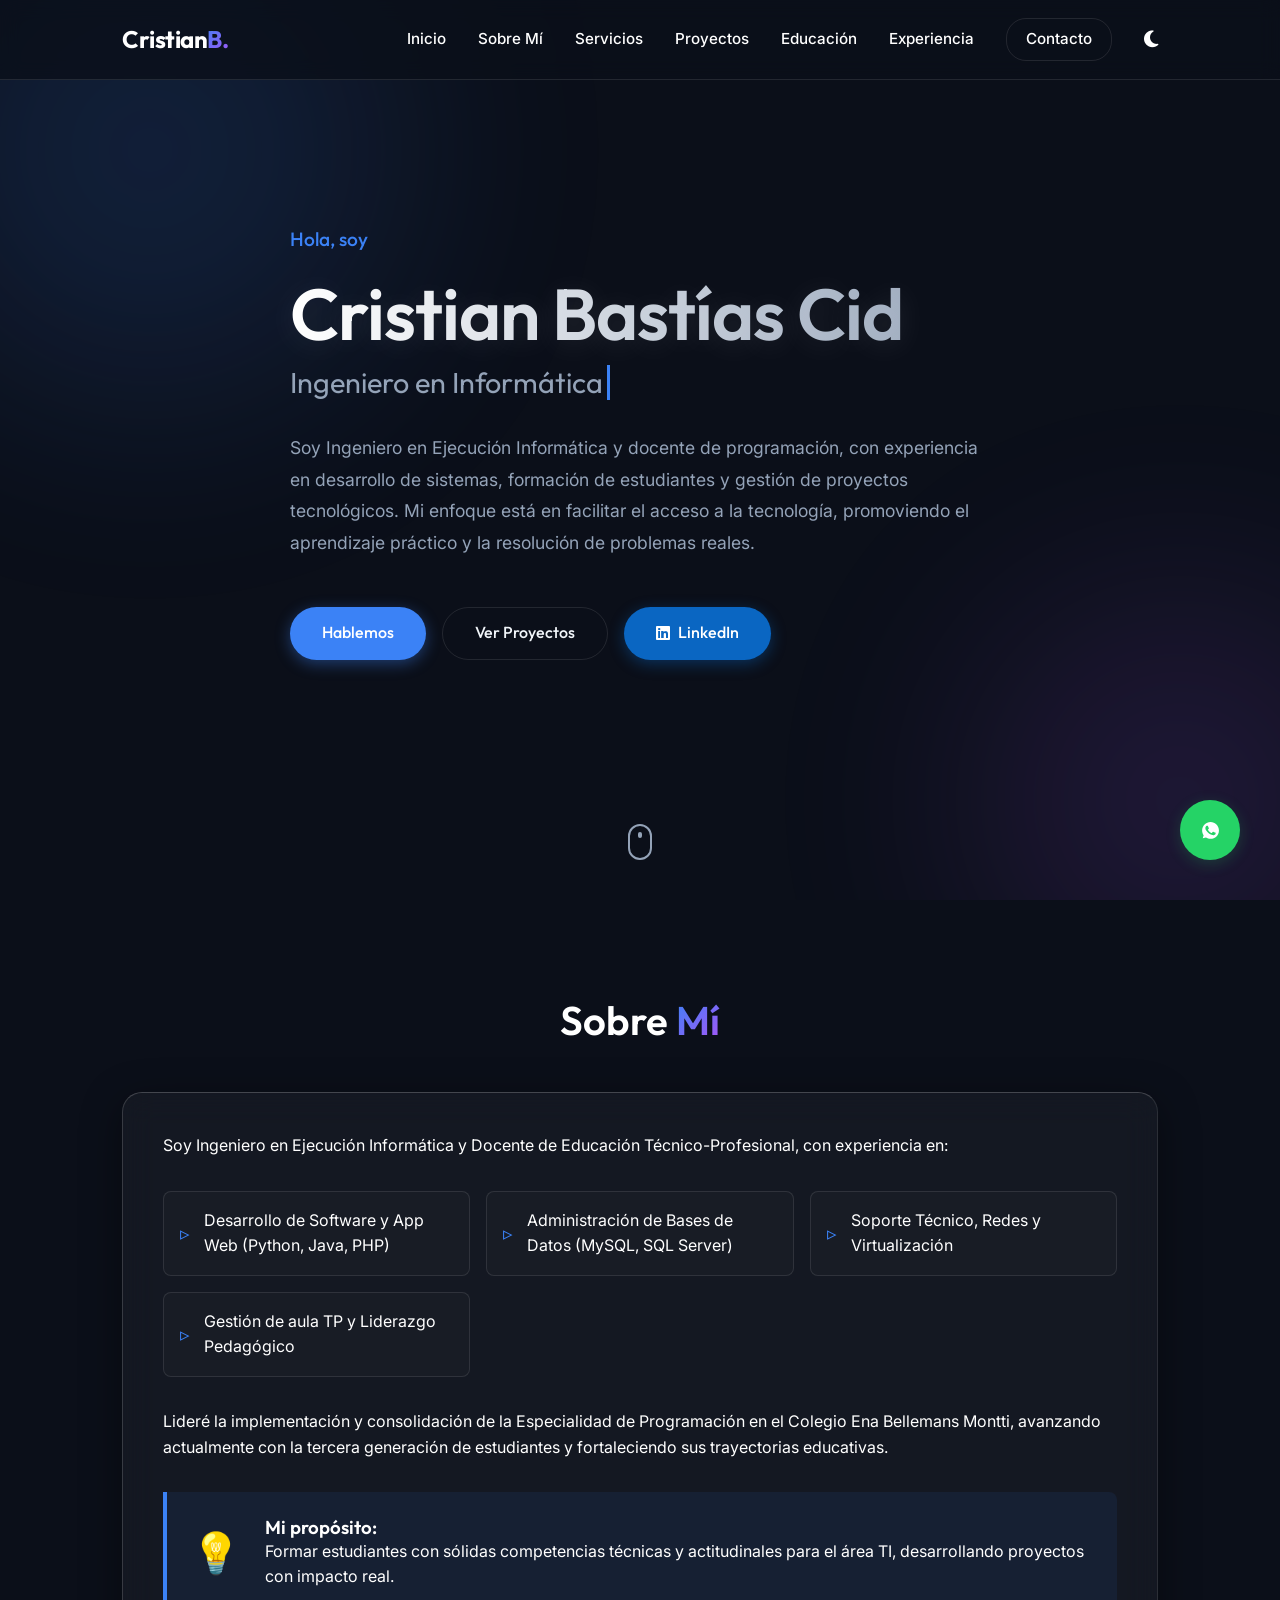
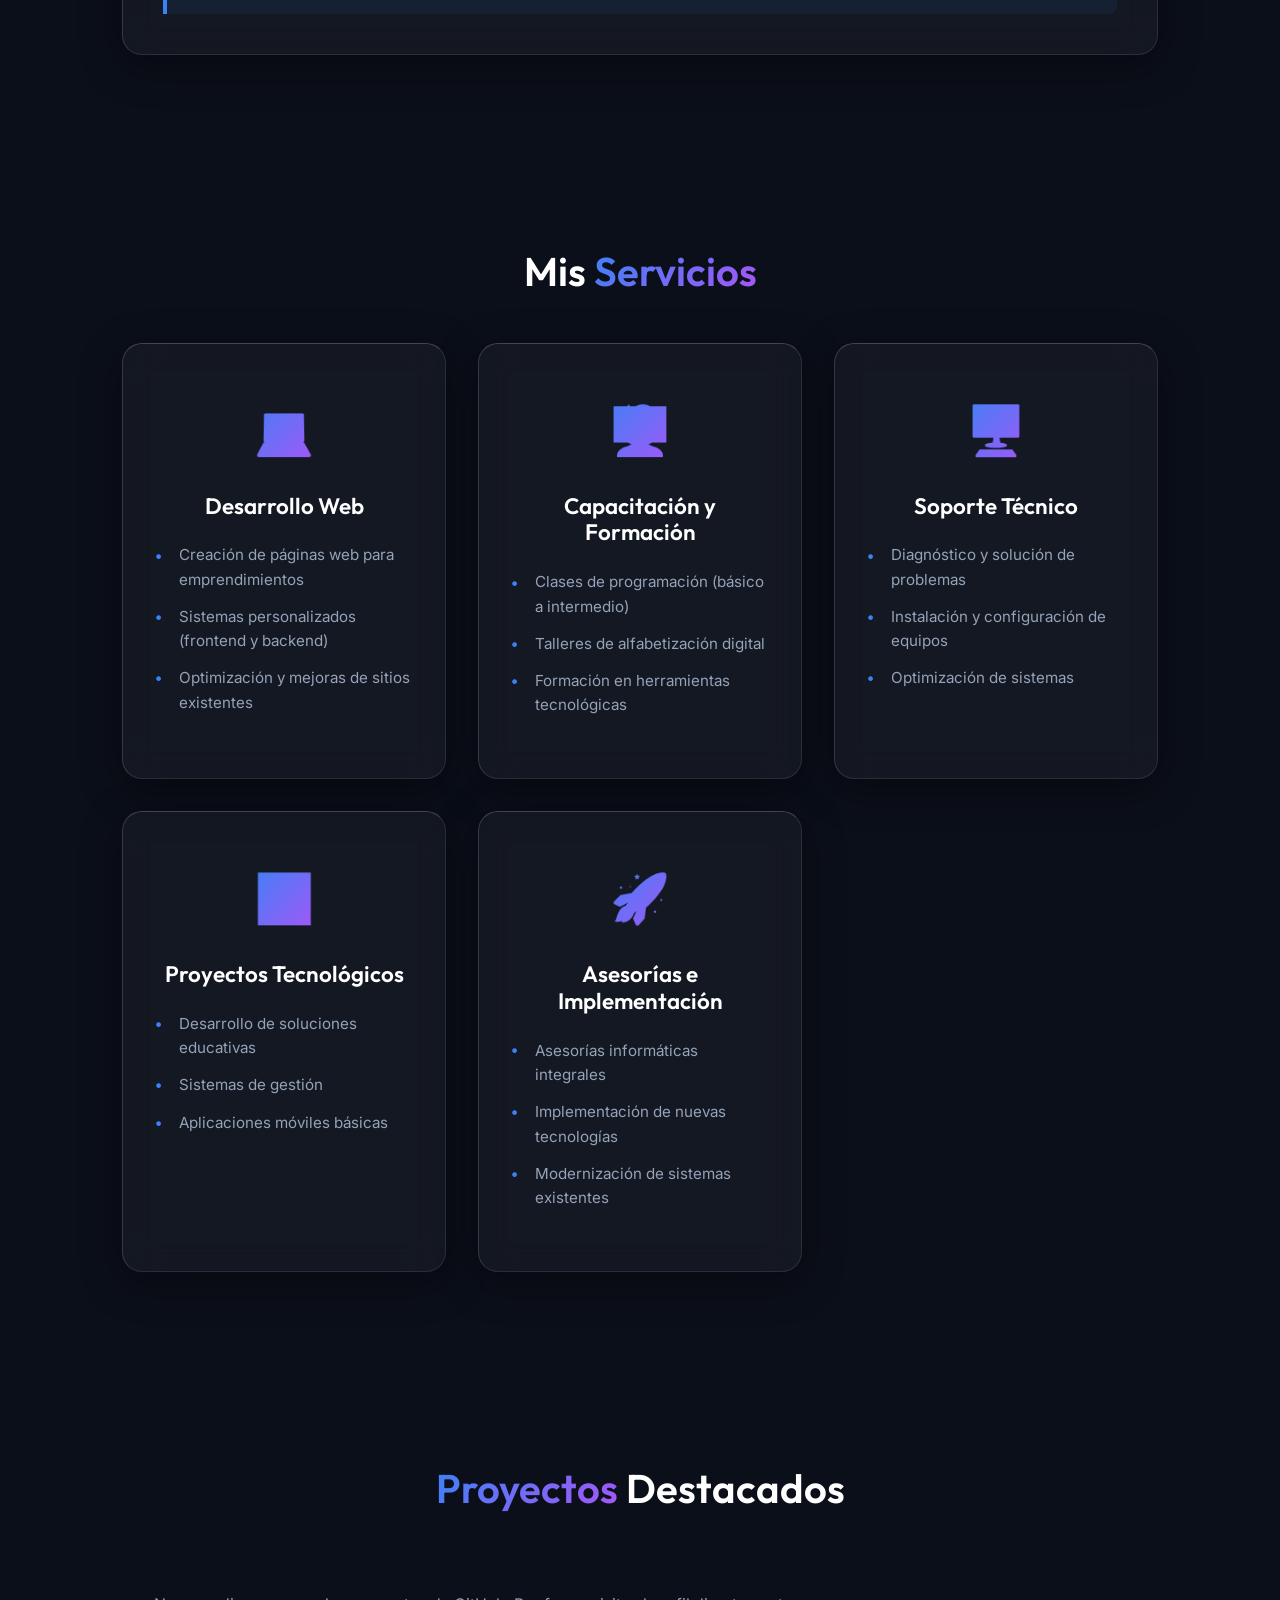
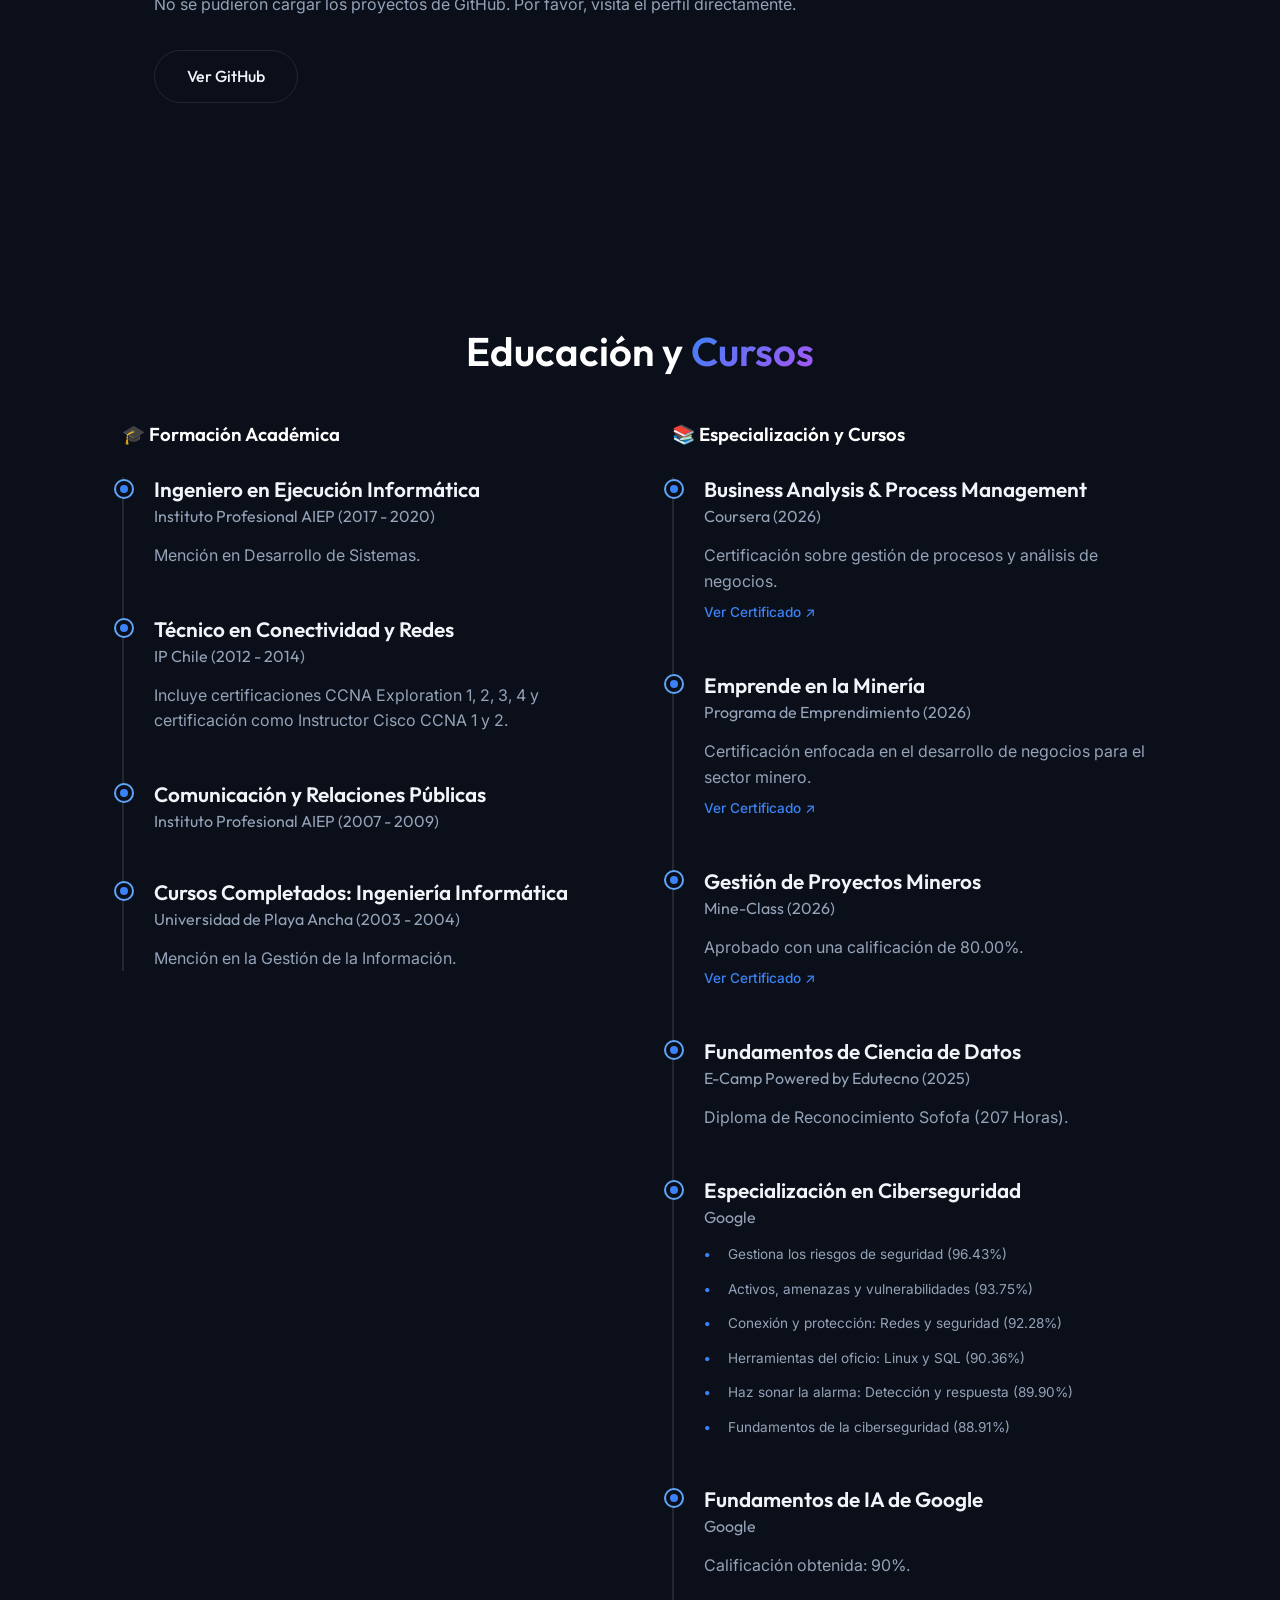
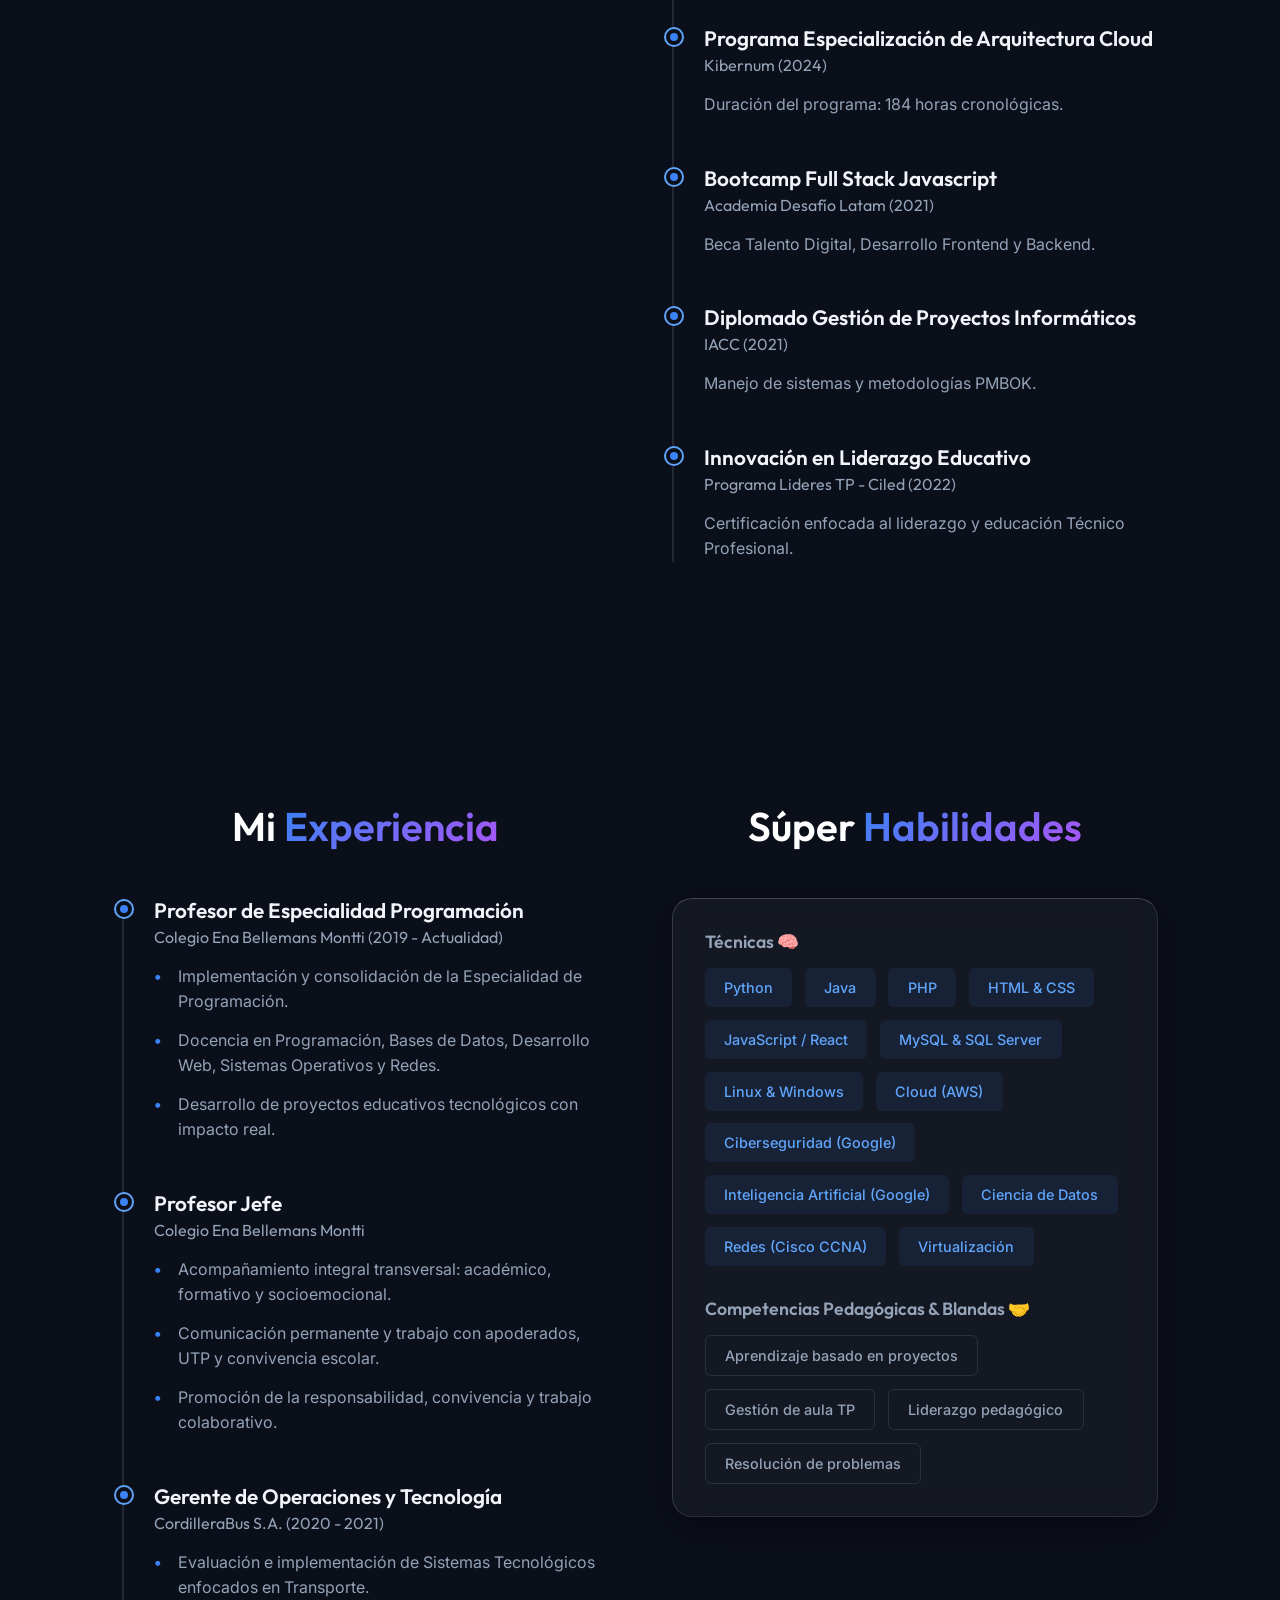
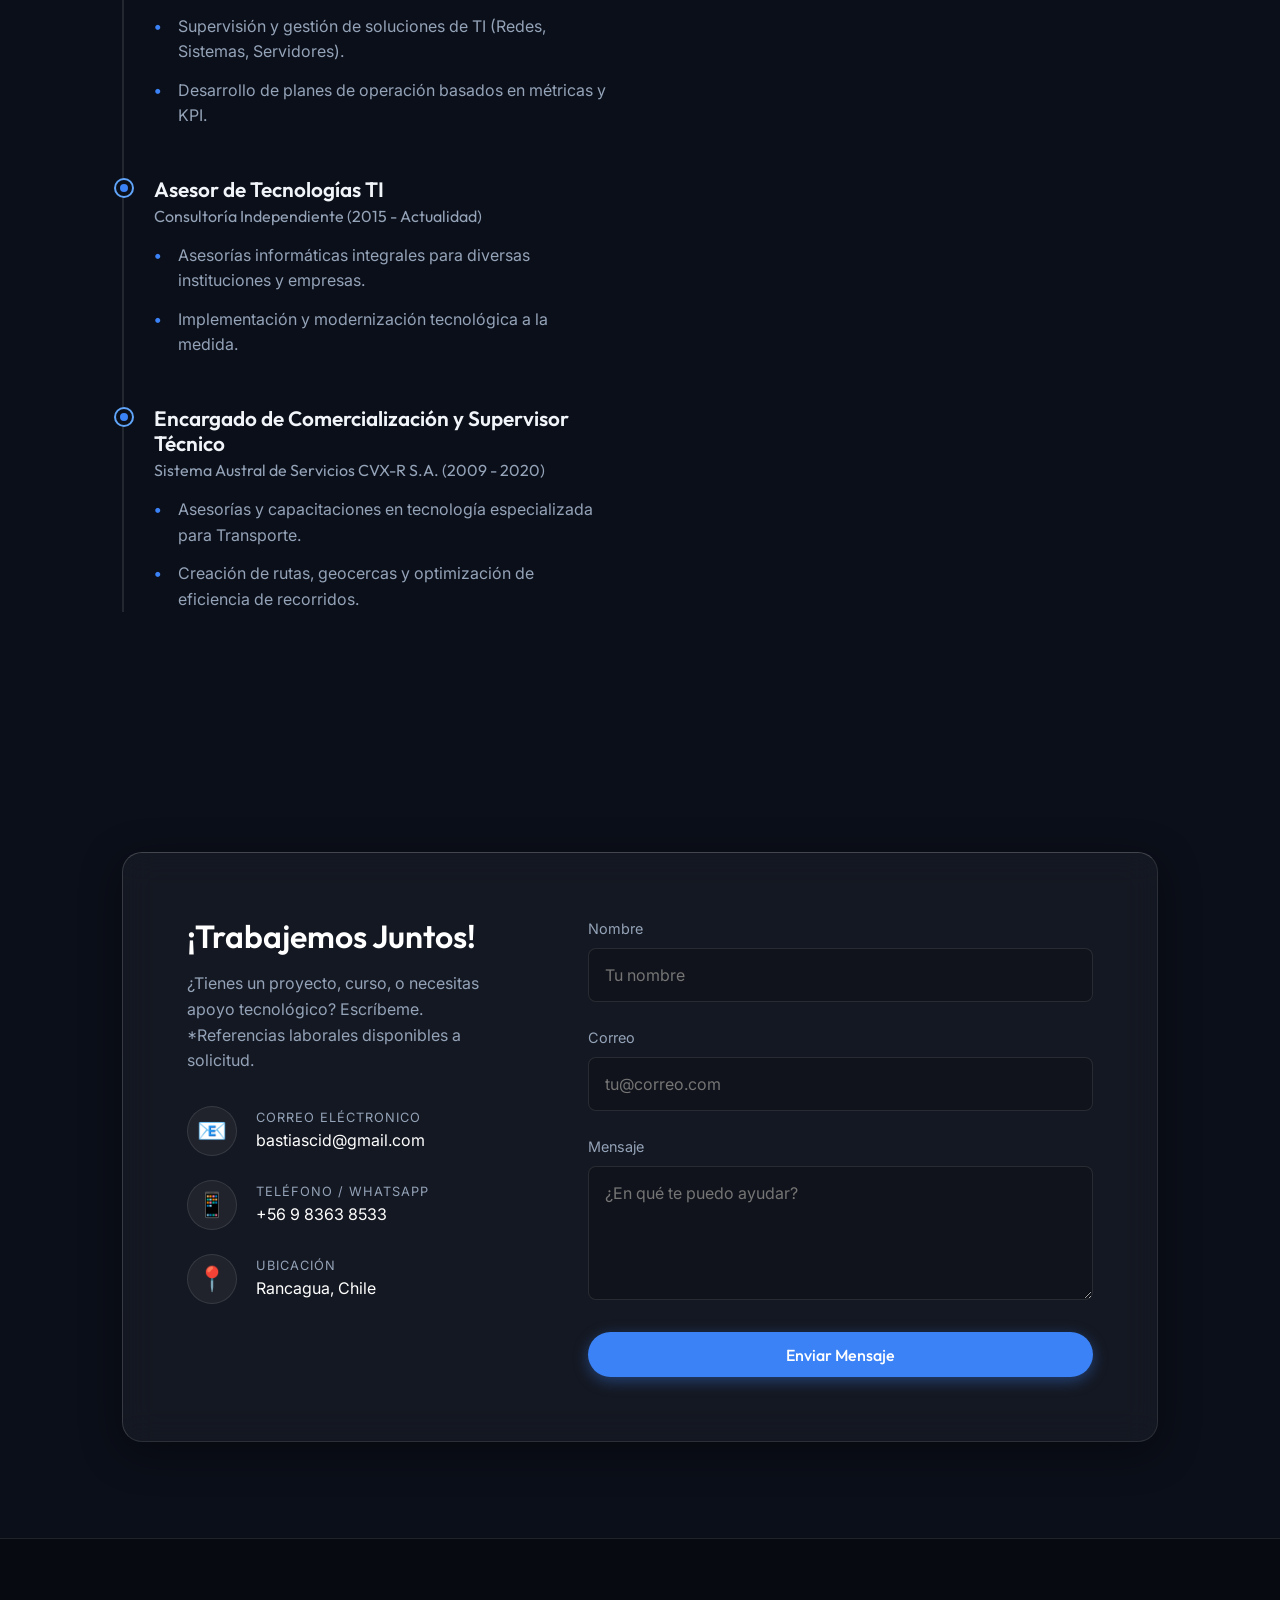
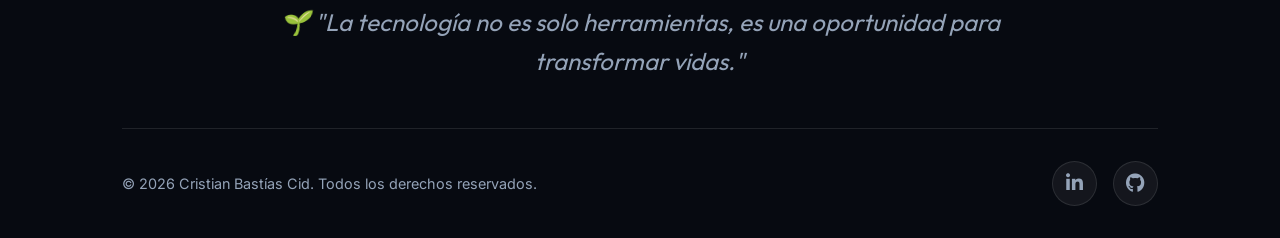
==== index.html @ d63b4585 "feat: Add theme toggle switch (dark/light mode) and CSS variables" ====
<!DOCTYPE html>
<html lang="es">
<head>
    <meta charset="UTF-8">
    <meta name="viewport" content="width=device-width, initial-scale=1.0">
    <title>Cristian Bastías | Portafolio</title>
    <!-- Modern Typography -->
    <link rel="preconnect" href="https://fonts.googleapis.com">
    <link rel="preconnect" href="https://fonts.gstatic.com" crossorigin>
    <link href="https://fonts.googleapis.com/css2?family=Outfit:wght@300;400;500;600;700&display=swap" rel="stylesheet">
    <link href="https://fonts.googleapis.com/css2?family=Inter:wght@400;500;600&display=swap" rel="stylesheet">
    <!-- FontAwesome -->
    <link rel="stylesheet" href="https://cdnjs.cloudflare.com/ajax/libs/font-awesome/6.4.0/css/all.min.css">
    
    <!-- Custom CSS -->
    <link rel="stylesheet" href="styles.css">
</head>
<body>
    <div class="background-effects">
        <div class="glow-orb orb-1"></div>
        <div class="glow-orb orb-2"></div>
    </div>

    <!-- Headers/Nav -->
    <header class="navbar">
        <div class="container nav-content">
            <a href="#" class="logo">Cristian<span class="highlight">B.</span></a>
            <button class="mobile-menu-btn" aria-label="Abrir menú" aria-expanded="false">
                <span></span>
                <span></span>
                <span></span>
            </button>
            <nav class="nav-links">
                <a href="#inicio" class="nav-link">Inicio</a>
                <a href="#sobre-mi" class="nav-link">Sobre Mí</a>
                <a href="#servicios" class="nav-link">Servicios</a>
                <a href="#proyectos" class="nav-link">Proyectos</a>
                <a href="#educacion" class="nav-link">Educación</a>
                <a href="#experiencia" class="nav-link">Experiencia</a>
                <a href="#contacto" class="nav-link btn-contact">Contacto</a>
                <button id="theme-toggle" class="theme-toggle-btn" aria-label="Cambiar tema">
                    <i class="fa-solid fa-moon"></i>
                </button>
            </nav>
        </div>
    </header>

    <main>
        <!-- Hero Section -->
        <section id="inicio" class="hero">
            <div class="container hero-content fade-in-up">
                <span class="greeting">Hola, soy</span>
                <h1 class="main-title">Cristian Bastías Cid</h1>
                <h2 class="subtitle"><span class="typewriter" id="typewriter"></span><span class="cursor-blink"></span></h2>
                <p class="hero-description text-muted">
                    Soy Ingeniero en Ejecución Informática y docente de programación, con experiencia en desarrollo de sistemas, formación de estudiantes y gestión de proyectos tecnológicos. Mi enfoque está en facilitar el acceso a la tecnología, promoviendo el aprendizaje práctico y la resolución de problemas reales.
                </p>
                <div class="hero-actions">
                    <a href="#contacto" class="btn btn-primary">Hablemos</a>
                    <a href="#proyectos" class="btn btn-outline">Ver Proyectos</a>
                    <a href="https://www.linkedin.com/in/bastiascid/" target="_blank" class="btn btn-linkedin"><i class="fa-brands fa-linkedin"></i> LinkedIn</a>
                </div>
            </div>
            
            <div class="scroll-indicator">
                <div class="mouse"></div>
            </div>
        </section>

        <!-- About Section -->
        <section id="sobre-mi" class="about">
            <div class="container reveals">
                <h2 class="section-title">Sobre <span class="highlight">Mí</span></h2>
                <div class="about-grid">
                    <div class="about-text glass-card">
                        <p class="mb-4">Soy Ingeniero en Ejecución Informática y Docente de Educación Técnico-Profesional, con experiencia en:</p>
                        <ul class="skills-list">
                            <li>Desarrollo de Software y App Web (Python, Java, PHP)</li>
                            <li>Administración de Bases de Datos (MySQL, SQL Server)</li>
                            <li>Soporte Técnico, Redes y Virtualización</li>
                            <li>Gestión de aula TP y Liderazgo Pedagógico</li>
                        </ul>
                        <p class="mt-4 mb-4">Lideré la implementación y consolidación de la Especialidad de Programación en el Colegio Ena Bellemans Montti, avanzando actualmente con la tercera generación de estudiantes y fortaleciendo sus trayectorias educativas.</p>
                        <div class="purpose-box">
                            <span class="box-icon">💡</span>
                            <div>
                                <h3>Mi propósito:</h3>
                                <p>Formar estudiantes con sólidas competencias técnicas y actitudinales para el área TI, desarrollando proyectos con impacto real.</p>
                            </div>
                        </div>
                    </div>
                </div>
            </div>
        </section>

        <!-- Services Section -->
        <section id="servicios" class="services">
            <div class="container">
                <h2 class="section-title reveals">Mis <span class="highlight">Servicios</span></h2>
                <div class="services-grid">
                    <!-- Service 1 -->
                    <div class="service-card glass-card">
                        <div class="service-icon">💻</div>
                        <h3>Desarrollo Web</h3>
                        <ul class="clean-list">
                            <li>Creación de páginas web para emprendimientos</li>
                            <li>Sistemas personalizados (frontend y backend)</li>
                            <li>Optimización y mejoras de sitios existentes</li>
                        </ul>
                    </div>

                    <!-- Service 2 -->
                    <div class="service-card glass-card">
                        <div class="service-icon">🧑‍🏫</div>
                        <h3>Capacitación y Formación</h3>
                        <ul class="clean-list">
                            <li>Clases de programación (básico a intermedio)</li>
                            <li>Talleres de alfabetización digital</li>
                            <li>Formación en herramientas tecnológicas</li>
                        </ul>
                    </div>

                    <!-- Service 3 -->
                    <div class="service-card glass-card">
                        <div class="service-icon">🖥️</div>
                        <h3>Soporte Técnico</h3>
                        <ul class="clean-list">
                            <li>Diagnóstico y solución de problemas</li>
                            <li>Instalación y configuración de equipos</li>
                            <li>Optimización de sistemas</li>
                        </ul>
                    </div>

                    <!-- Service 4 -->
                    <div class="service-card glass-card">
                        <div class="service-icon">📊</div>
                        <h3>Proyectos Tecnológicos</h3>
                        <ul class="clean-list">
                            <li>Desarrollo de soluciones educativas</li>
                            <li>Sistemas de gestión</li>
                            <li>Aplicaciones móviles básicas</li>
                        </ul>
                    </div>

                    <!-- Service 5 -->
                    <div class="service-card glass-card">
                        <div class="service-icon">🚀</div>
                        <h3>Asesorías e Implementación</h3>
                        <ul class="clean-list">
                            <li>Asesorías informáticas integrales</li>
                            <li>Implementación de nuevas tecnologías</li>
                            <li>Modernización de sistemas existentes</li>
                        </ul>
                    </div>
                </div>
            </div>
        </section>

        <!-- Projects Section -->
        <section id="proyectos" class="projects">
            <div class="container reveals">
                <h2 class="section-title"><span class="highlight">Proyectos</span> Destacados</h2>
                <div class="projects-grid" id="github-projects">
                    <div class="text-center" style="grid-column: 1 / -1; color: var(--text-muted); padding: 2rem;">
                        <p>Cargando proyectos desde GitHub...</p>
                    </div>
                </div>
            </div>
        </section>

        <!-- Education & Courses Section -->
        <section id="educacion" class="education">
            <div class="container reveals">
                <h2 class="section-title">Educación y <span class="highlight">Cursos</span></h2>
                <div class="duo-grid">
                    <!-- Academics -->
                    <div class="education-column">
                        <h3 class="mb-4">🎓 Formación Académica</h3>
                        <div class="timeline">
                            <div class="timeline-item">
                                <span class="timeline-dot"></span>
                                <h3>Ingeniero en Ejecución Informática<br><span style="font-size:1rem;color:var(--text-muted);font-weight:400">Instituto Profesional AIEP (2017 - 2020)</span></h3>
                                <p class="text-muted">Mención en Desarrollo de Sistemas.</p>
                            </div>
                            <div class="timeline-item">
                                <span class="timeline-dot"></span>
                                <h3>Técnico en Conectividad y Redes<br><span style="font-size:1rem;color:var(--text-muted);font-weight:400">IP Chile (2012 - 2014)</span></h3>
                                <p class="text-muted">Incluye certificaciones CCNA Exploration 1, 2, 3, 4 y certificación como Instructor Cisco CCNA 1 y 2.</p>
                            </div>
                            <div class="timeline-item">
                                <span class="timeline-dot"></span>
                                <h3>Comunicación y Relaciones Públicas<br><span style="font-size:1rem;color:var(--text-muted);font-weight:400">Instituto Profesional AIEP (2007 - 2009)</span></h3>
                            </div>
                            <div class="timeline-item">
                                <span class="timeline-dot"></span>
                                <h3>Cursos Completados: Ingeniería Informática<br><span style="font-size:1rem;color:var(--text-muted);font-weight:400">Universidad de Playa Ancha (2003 - 2004)</span></h3>
                                <p class="text-muted">Mención en la Gestión de la Información.</p>
                            </div>
                        </div>
                    </div>

                    <!-- Courses -->
                    <div class="education-column">
                        <h3 class="mb-4">📚 Especialización y Cursos</h3>
                        <div class="timeline">
                            <!-- Certificados Recientes -->
                            <div class="timeline-item">
                                <span class="timeline-dot"></span>
                                <h3>Business Analysis & Process Management<br><span style="font-size:1rem;color:var(--text-muted);font-weight:400">Coursera (2026)</span></h3>
                                <p class="text-muted">Certificación sobre gestión de procesos y análisis de negocios.</p>
                                <a href="certificates/Coursera%20KXQT14IF1VEY.pdf" target="_blank" class="btn-link" style="font-size: 0.85rem; margin-top: 0.5rem;">Ver Certificado ↗</a>
                            </div>
                            <div class="timeline-item">
                                <span class="timeline-dot"></span>
                                <h3>Emprende en la Minería<br><span style="font-size:1rem;color:var(--text-muted);font-weight:400">Programa de Emprendimiento (2026)</span></h3>
                                <p class="text-muted">Certificación enfocada en el desarrollo de negocios para el sector minero.</p>
                                <a href="certificates/Cerrtificado%20emprende%20en%20la%20mineria.pdf" target="_blank" class="btn-link" style="font-size: 0.85rem; margin-top: 0.5rem;">Ver Certificado ↗</a>
                            </div>
                            <div class="timeline-item">
                                <span class="timeline-dot"></span>
                                <h3>Gestión de Proyectos Mineros<br><span style="font-size:1rem;color:var(--text-muted);font-weight:400">Mine-Class (2026)</span></h3>
                                <p class="text-muted">Aprobado con una calificación de 80.00%.</p>
                                <a href="certificates/aba2fd22-69e1-4779-8972-09340682ac7b%20(1).pdf" target="_blank" class="btn-link" style="font-size: 0.85rem; margin-top: 0.5rem;">Ver Certificado ↗</a>
                            </div>

                            <div class="timeline-item">
                                <span class="timeline-dot"></span>
                                <h3>Fundamentos de Ciencia de Datos<br><span style="font-size:1rem;color:var(--text-muted);font-weight:400">E-Camp Powered by Edutecno (2025)</span></h3>
                                <p class="text-muted">Diploma de Reconocimiento Sofofa (207 Horas).</p>
                            </div>
                            <div class="timeline-item">
                                <span class="timeline-dot"></span>
                                <h3>Especialización en Ciberseguridad<br><span style="font-size:1rem;color:var(--text-muted);font-weight:400">Google</span></h3>
                                <ul class="text-muted clean-list" style="margin-top: 0.5rem; font-size: 0.85rem;">
                                    <li>Gestiona los riesgos de seguridad (96.43%)</li>
                                    <li>Activos, amenazas y vulnerabilidades (93.75%)</li>
                                    <li>Conexión y protección: Redes y seguridad (92.28%)</li>
                                    <li>Herramientas del oficio: Linux y SQL (90.36%)</li>
                                    <li>Haz sonar la alarma: Detección y respuesta (89.90%)</li>
                                    <li>Fundamentos de la ciberseguridad (88.91%)</li>
                                </ul>
                            </div>
                            <div class="timeline-item">
                                <span class="timeline-dot"></span>
                                <h3>Fundamentos de IA de Google<br><span style="font-size:1rem;color:var(--text-muted);font-weight:400">Google</span></h3>
                                <p class="text-muted">Calificación obtenida: 90%.</p>
                            </div>
                            <div class="timeline-item">
                                <span class="timeline-dot"></span>
                                <h3>Programa Especialización de Arquitectura Cloud<br><span style="font-size:1rem;color:var(--text-muted);font-weight:400">Kibernum (2024)</span></h3>
                                <p class="text-muted">Duración del programa: 184 horas cronológicas.</p>
                            </div>
                            <div class="timeline-item">
                                <span class="timeline-dot"></span>
                                <h3>Bootcamp Full Stack Javascript<br><span style="font-size:1rem;color:var(--text-muted);font-weight:400">Academia Desafío Latam (2021)</span></h3>
                                <p class="text-muted">Beca Talento Digital, Desarrollo Frontend y Backend.</p>
                            </div>
                            <div class="timeline-item">
                                <span class="timeline-dot"></span>
                                <h3>Diplomado Gestión de Proyectos Informáticos<br><span style="font-size:1rem;color:var(--text-muted);font-weight:400">IACC (2021)</span></h3>
                                <p class="text-muted">Manejo de sistemas y metodologías PMBOK.</p>
                            </div>
                            <div class="timeline-item">
                                <span class="timeline-dot"></span>
                                <h3>Innovación en Liderazgo Educativo<br><span style="font-size:1rem;color:var(--text-muted);font-weight:400">Programa Lideres TP - Ciled (2022)</span></h3>
                                <p class="text-muted">Certificación enfocada al liderazgo y educación Técnico Profesional.</p>
                            </div>
                        </div>
                    </div>
                </div>
            </div>
        </section>

        <!-- Experience & Skills Section -->
        <section id="experiencia" class="experience-skills">
            <div class="container reveals">
                <div class="duo-grid">
                    <!-- Experience -->
                    <div class="experience">
                        <h2 class="section-title">Mi <span class="highlight">Experiencia</span></h2>
                        <div class="timeline">
                            <div class="timeline-item">
                                <span class="timeline-dot"></span>
                                <h3>Profesor de Especialidad Programación<br><span style="font-size:1rem;color:var(--text-muted);font-weight:400">Colegio Ena Bellemans Montti (2019 - Actualidad)</span></h3>
                                <ul class="text-muted clean-list timeline-list">
                                    <li>Implementación y consolidación de la Especialidad de Programación.</li>
                                    <li>Docencia en Programación, Bases de Datos, Desarrollo Web, Sistemas Operativos y Redes.</li>
                                    <li>Desarrollo de proyectos educativos tecnológicos con impacto real.</li>
                                </ul>
                            </div>
                            <div class="timeline-item">
                                <span class="timeline-dot"></span>
                                <h3>Profesor Jefe<br><span style="font-size:1rem;color:var(--text-muted);font-weight:400">Colegio Ena Bellemans Montti</span></h3>
                                <ul class="text-muted clean-list timeline-list">
                                    <li>Acompañamiento integral transversal: académico, formativo y socioemocional.</li>
                                    <li>Comunicación permanente y trabajo con apoderados, UTP y convivencia escolar.</li>
                                    <li>Promoción de la responsabilidad, convivencia y trabajo colaborativo.</li>
                                </ul>
                            </div>
                            <div class="timeline-item">
                                <span class="timeline-dot"></span>
                                <h3>Gerente de Operaciones y Tecnología<br><span style="font-size:1rem;color:var(--text-muted);font-weight:400">CordilleraBus S.A. (2020 - 2021)</span></h3>
                                <ul class="text-muted clean-list timeline-list">
                                    <li>Evaluación e implementación de Sistemas Tecnológicos enfocados en Transporte.</li>
                                    <li>Supervisión y gestión de soluciones de TI (Redes, Sistemas, Servidores).</li>
                                    <li>Desarrollo de planes de operación basados en métricas y KPI.</li>
                                </ul>
                            </div>
                            <div class="timeline-item">
                                <span class="timeline-dot"></span>
                                <h3>Asesor de Tecnologías TI<br><span style="font-size:1rem;color:var(--text-muted);font-weight:400">Consultoría Independiente (2015 - Actualidad)</span></h3>
                                <ul class="text-muted clean-list timeline-list">
                                    <li>Asesorías informáticas integrales para diversas instituciones y empresas.</li>
                                    <li>Implementación y modernización tecnológica a la medida.</li>
                                </ul>
                            </div>
                            <div class="timeline-item">
                                <span class="timeline-dot"></span>
                                <h3>Encargado de Comercialización y Supervisor Técnico<br><span style="font-size:1rem;color:var(--text-muted);font-weight:400">Sistema Austral de Servicios CVX-R S.A. (2009 - 2020)</span></h3>
                                <ul class="text-muted clean-list timeline-list">
                                    <li>Asesorías y capacitaciones en tecnología especializada para Transporte.</li>
                                    <li>Creación de rutas, geocercas y optimización de eficiencia de recorridos.</li>
                                </ul>
                            </div>
                        </div>
                    </div>

                    <!-- Skills -->
                    <div class="skills">
                        <h2 class="section-title">Súper <span class="highlight">Habilidades</span></h2>
                        <div class="skills-wrapper glass-card">
                            <h4 class="skills-category">Técnicas 🧠</h4>
                            <div class="skills-tags">
                                <span class="skill-tag">Python</span>
                                <span class="skill-tag">Java</span>
                                <span class="skill-tag">PHP</span>
                                <span class="skill-tag">HTML & CSS</span>
                                <span class="skill-tag">JavaScript / React</span>
                                <span class="skill-tag">MySQL & SQL Server</span>
                                <span class="skill-tag">Linux & Windows</span>
                                <span class="skill-tag">Cloud (AWS)</span>
                                <span class="skill-tag">Ciberseguridad (Google)</span>
                                <span class="skill-tag">Inteligencia Artificial (Google)</span>
                                <span class="skill-tag">Ciencia de Datos</span>
                                <span class="skill-tag">Redes (Cisco CCNA)</span>
                                <span class="skill-tag">Virtualización</span>
                            </div>
                            
                            <h4 class="skills-category mt-4">Competencias Pedagógicas & Blandas 🤝</h4>
                            <div class="skills-tags">
                                <span class="skill-tag outline">Aprendizaje basado en proyectos</span>
                                <span class="skill-tag outline">Gestión de aula TP</span>
                                <span class="skill-tag outline">Liderazgo pedagógico</span>
                                <span class="skill-tag outline">Resolución de problemas</span>
                            </div>
                        </div>
                    </div>
                </div>
            </div>
        </section>

        <!-- Contact Section -->
        <section id="contacto" class="contact">
            <div class="container reveals">
                <div class="contact-wrapper glass-card">
                    <div class="contact-info">
                        <h2>¡Trabajemos Juntos!</h2>
                        <p class="text-muted mb-4">¿Tienes un proyecto, curso, o necesitas apoyo tecnológico? Escríbeme. *Referencias laborales disponibles a solicitud.</p>
                        
                        <div class="contact-details">
                            <div class="contact-item">
                                <span class="contact-icon">📧</span>
                                <div class="contact-text">
                                    <span class="label">Correo Eléctronico</span>
                                    <a href="mailto:bastiascid@gmail.com">bastiascid@gmail.com</a>
                                </div>
                            </div>
                            <div class="contact-item">
                                <span class="contact-icon">📱</span>
                                <div class="contact-text">
                                    <span class="label">Teléfono / WhatsApp</span>
                                    <a href="https://wa.me/56983638533" target="_blank">+56 9 8363 8533</a>
                                </div>
                            </div>
                            <div class="contact-item">
                                <span class="contact-icon">📍</span>
                                <div class="contact-text">
                                    <span class="label">Ubicación</span>
                                    <span>Rancagua, Chile</span>
                                </div>
                            </div>
                        </div>
                    </div>
                    
                    <form class="contact-form" action="https://formsubmit.co/bastiascid@gmail.com" method="POST">
                        <input type="hidden" name="_captcha" value="false">
                        <input type="hidden" name="_subject" value="Nuevo mensaje desde tu portafolio">
                        <input type="hidden" name="_next" value="https://bastiascid.github.io/portafolio/">
                        
                        <div class="form-group">
                            <label for="name">Nombre</label>
                            <input type="text" id="name" name="name" required placeholder="Tu nombre">
                        </div>
                        <div class="form-group">
                            <label for="email">Correo</label>
                            <input type="email" id="email" name="email" required placeholder="tu@correo.com">
                        </div>
                        <div class="form-group">
                            <label for="message">Mensaje</label>
                            <textarea id="message" name="message" rows="5" required placeholder="¿En qué te puedo ayudar?"></textarea>
                        </div>
                        <button type="submit" class="btn btn-primary btn-block">Enviar Mensaje</button>
                    </form>
                </div>
            </div>
        </section>
    </main>

    <!-- Footer -->
    <footer>
        <div class="container footer-content">
            <div class="quote">
                🌱 "La tecnología no es solo herramientas, es una oportunidad para transformar vidas."
            </div>
            <div class="footer-divider"></div>
            <div class="footer-bottom">
                <p>&copy; 2026 Cristian Bastías Cid. Todos los derechos reservados.</p>
                <div class="social-links">
                    <a href="https://www.linkedin.com/in/bastiascid/" target="_blank" aria-label="LinkedIn"><i class="fa-brands fa-linkedin-in"></i></a>
                    <a href="https://github.com/bastiascid" target="_blank" aria-label="GitHub"><i class="fa-brands fa-github"></i></a>
                </div>
            </div>
        </div>
    </footer>

    <!-- WhatsApp Floating Button -->
    <a href="https://wa.me/56983638533" class="whatsapp-float" target="_blank" aria-label="Contactar por WhatsApp">
        <svg viewBox="0 0 24 24" width="35" height="35" fill="currentColor">
            <path d="M12.031 6.172c-3.181 0-5.767 2.586-5.768 5.766-.001 1.298.38 2.27 1.019 3.287l-.582 2.128 2.182-.573c.978.58 1.911.928 3.145.929 3.178 0 5.767-2.587 5.768-5.766.001-3.187-2.575-5.77-5.764-5.771zm3.392 8.244c-.144.405-.837.774-1.17.824-.299.045-.677.063-1.092-.069-.252-.08-.575-.187-.988-.365-1.739-.751-2.874-2.502-2.961-2.617-.087-.116-.708-.94-.708-1.793s.448-1.273.607-1.446c.159-.173.346-.217.462-.217l.332.006c.106.005.249-.04.39.298.144.347.491 1.2.534 1.287.043.087.072.188.014.304-.058.116-.087.188-.173.289l-.26.304c-.087.086-.177.18-.076.354.101.174.449.741.964 1.201.662.591 1.221.774 1.394.86s.274.072.376-.043c.101-.116.433-.506.549-.68.116-.173.231-.145.39-.087s1.011.477 1.184.564.289.13.332.202c.045.072.045.418-.099.823z" />
        </svg>
    </a>

    <script src="script.js"></script>
</body>
</html>
---- styles.css ----
/* --- CSS Variables --- */
:root {
    /* Colors - Dark aesthetic */
    --bg-color: #0b0f19;
    --text-color: #f1f5f9;
    --text-muted: #94a3b8;
    
    /* Accents - Modern Tech Vibe */
    --accent: #3b82f6;      /* Blue */
    --accent-hover: #60a5fa;
    --secondary: #a855f7;   /* Purple */
    
    /* Glassmorphism */
    --glass-bg: rgba(255, 255, 255, 0.04);
    --glass-border: rgba(255, 255, 255, 0.1);
    --glass-shadow: 0 10px 40px 0 rgba(0, 0, 0, 0.4);
    --glass-top-border: rgba(255, 255, 255, 0.2);
    --glass-left-border: rgba(255, 255, 255, 0.15);
    
    /* Layout Elements */
    --nav-bg: rgba(11, 15, 25, 0.8);
    --surface: rgba(255, 255, 255, 0.02);
    --surface-hover: rgba(255, 255, 255, 0.05);
    --title-gradient: linear-gradient(to right, #ffffff, #94a3b8);
    --title-shadow: 0 4px 30px rgba(255, 255, 255, 0.1);
    --input-bg: rgba(0, 0, 0, 0.2);
    --input-focus: rgba(0, 0, 0, 0.4);
    --footer-bg: rgba(0,0,0,0.3);
    
    /* Layout */
    --container-w: 1100px;
    --nav-height: 80px;

    /* Fonts */
    --font-heading: 'Outfit', sans-serif;
    --font-body: 'Inter', sans-serif;
}

[data-theme="light"] {
    --bg-color: #f8fafc;
    --text-color: #0f172a;
    --text-muted: #475569;
    
    --accent: #2563eb;
    --accent-hover: #1d4ed8;
    --secondary: #9333ea;
    
    --glass-bg: rgba(255, 255, 255, 0.7);
    --glass-border: rgba(0, 0, 0, 0.1);
    --glass-shadow: 0 8px 32px 0 rgba(0, 0, 0, 0.05);
    --glass-top-border: rgba(255, 255, 255, 1);
    --glass-left-border: rgba(255, 255, 255, 0.8);
    
    --nav-bg: rgba(248, 250, 252, 0.8);
    --surface: rgba(0, 0, 0, 0.03);
    --surface-hover: rgba(0, 0, 0, 0.06);
    --title-gradient: linear-gradient(to right, #0f172a, #475569);
    --title-shadow: 0 4px 30px rgba(0, 0, 0, 0.05);
    --input-bg: rgba(0, 0, 0, 0.05);
    --input-focus: rgba(0, 0, 0, 0.1);
    --footer-bg: rgba(0,0,0,0.05);
}

.theme-toggle-btn {
    background: transparent;
    border: none;
    color: #fff;
    font-size: 1.2rem;
    cursor: pointer;
    transition: color 0.3s ease, transform 0.3s ease;
    display: flex;
    align-items: center;
    justify-content: center;
}
.theme-toggle-btn:hover {
    color: var(--accent);
    transform: rotate(15deg);
}


/* --- Global Reset & Base --- */
* {
    margin: 0;
    padding: 0;
    box-sizing: border-box;
}

html {
    scroll-behavior: smooth;
    scroll-padding-top: var(--nav-height); /* For anchor links offset */
}

body {
    background-color: var(--bg-color);
    color: #fff;
    font-family: var(--font-body);
    line-height: 1.6;
    overflow-x: hidden;
    position: relative;
}

/* Decorative Background Glows */
.background-effects {
    position: fixed;
    top: 0;
    left: 0;
    width: 100vw;
    height: 100vh;
    overflow: hidden;
    z-index: -1;
    pointer-events: none;
}

.glow-orb {
    position: absolute;
    border-radius: 50%;
    filter: blur(120px);
    opacity: 0.15;
    animation: breathing 8s ease-in-out infinite alternate;
}

@keyframes breathing {
    0% { opacity: 0.15; transform: scale(1) translate(0, 0); }
    50% { opacity: 0.25; transform: scale(1.05) translate(20px, -20px); }
    100% { opacity: 0.15; transform: scale(1) translate(-20px, 20px); }
}

.orb-1 {
    width: 500px;
    height: 500px;
    background: var(--accent);
    top: -100px;
    left: -100px;
}

.orb-2 {
    width: 400px;
    height: 400px;
    background: var(--secondary);
    bottom: -100px;
    right: -100px;
}

/* Typography */
h1, h2, h3, h4, h5, h6 {
    font-family: var(--font-heading);
    font-weight: 600;
    line-height: 1.2;
}

.highlight {
    background: linear-gradient(135deg, var(--accent), var(--secondary));
    -webkit-background-clip: text;
    background-clip: text;
    -webkit-text-fill-color: transparent;
    display: inline-block;
}

.text-muted {
    color: var(--text-muted);
}

.mb-4 { margin-bottom: 2rem; }
.mt-4 { margin-top: 2rem; }

ul.clean-list {
    list-style-type: none;
    padding-left: 0;
}

ul.clean-list li {
    margin-bottom: 0.8rem;
    position: relative;
    padding-left: 1.5rem;
}

ul.clean-list li::before {
    content: "•";
    color: var(--accent);
    position: absolute;
    left: 0;
    font-weight: bold;
}

a {
    text-decoration: none;
    color: inherit;
    transition: color 0.3s ease;
}

/* Container */
.container {
    max-width: var(--container-w);
    margin: 0 auto;
    padding: 0 2rem;
}

/* Sections */
section {
    padding: 6rem 0;
}

.section-title {
    font-size: 2.5rem;
    margin-bottom: 3rem;
    text-align: center;
}

/* Glass Card */
.glass-card {
    background: var(--glass-bg);
    backdrop-filter: blur(16px);
    -webkit-backdrop-filter: blur(16px);
    border: 1px solid var(--glass-border);
    border-top: 1px solid var(--glass-top-border);
    border-left: 1px solid var(--glass-left-border);
    border-radius: 20px;
    padding: 2.5rem;
    box-shadow: var(--glass-shadow);
    transition: transform 0.4s cubic-bezier(0.175, 0.885, 0.32, 1.275), background 0.3s ease, box-shadow 0.3s ease;
}

.glass-card:hover {
    transform: translateY(-8px) scale(1.02);
    background: rgba(255, 255, 255, 0.06);
    box-shadow: 0 15px 45px 0 rgba(0, 0, 0, 0.6);
}

/* Buttons */
.btn {
    display: inline-flex;
    justify-content: center;
    align-items: center;
    gap: 0.5rem;
    padding: 0.8rem 2rem;
    border-radius: 30px;
    font-weight: 500;
    font-family: var(--font-heading);
    cursor: pointer;
    transition: all 0.3s ease;
    border: none;
    font-size: 1rem;
    text-align: center;
}

.btn-primary {
    background: var(--accent);
    color: #fff;
    box-shadow: 0 4px 15px rgba(59, 130, 246, 0.4);
}

.btn-primary:hover {
    background: var(--accent-hover);
    transform: translateY(-2px);
    box-shadow: 0 6px 20px rgba(59, 130, 246, 0.6);
}

.btn-outline {
    background: transparent;
    color: var(--text-color);
    border: 1px solid var(--glass-border);
}

.btn-outline:hover {
    border-color: var(--accent);
    color: var(--accent);
    background: rgba(59, 130, 246, 0.1);
}

.btn-linkedin {
    background: #0A66C2;
    color: #fff;
    box-shadow: 0 4px 15px rgba(10, 102, 194, 0.4);
}

.btn-linkedin:hover {
    background: #004182;
    transform: translateY(-2px);
    box-shadow: 0 6px 20px rgba(10, 102, 194, 0.6);
}

.btn-block {
    width: 100%;
}

.btn-link {
    color: var(--accent);
    font-weight: 500;
    transition: color 0.3s ease;
    text-decoration: none;
    display: inline-flex;
    align-items: center;
    gap: 0.5rem;
}

.btn-link:hover {
    color: var(--accent-hover);
    text-decoration: underline;
}

/* --- Navigation --- */
.navbar {
    position: fixed;
    top: 0;
    width: 100%;
    height: var(--nav-height);
    background: var(--nav-bg);
    backdrop-filter: blur(10px);
    z-index: 1000;
    border-bottom: 1px solid var(--glass-border);
}

.nav-content {
    display: flex;
    justify-content: space-between;
    align-items: center;
    height: 100%;
}

.logo {
    font-family: var(--font-heading);
    font-size: 1.5rem;
    font-weight: 700;
    letter-spacing: -0.5px;
}

.nav-links {
    display: flex;
    gap: 2rem;
    align-items: center;
}

.nav-link {
    font-size: 0.95rem;
    font-weight: 500;
}

.nav-link:hover {
    color: var(--accent);
}

.btn-contact {
    padding: 0.5rem 1.2rem;
    border: 1px solid var(--glass-border);
    border-radius: 20px;
}
.btn-contact:hover {
    border-color: var(--accent);
}

.mobile-menu-btn {
    display: none;
    background: transparent;
    border: none;
    cursor: pointer;
    padding: 0.5rem;
}

.mobile-menu-btn span {
    display: block;
    width: 25px;
    height: 2px;
    background-color: #fff;
    margin: 5px 0;
    transition: 0.3s;
}

/* --- Hero Section --- */
.hero {
    min-height: 100vh;
    display: flex;
    align-items: center;
    position: relative;
    padding-top: var(--nav-height);
}

.hero-content {
    max-width: 800px;
}

.greeting {
    color: var(--accent);
    font-family: var(--font-heading);
    font-size: 1.2rem;
    font-weight: 500;
    display: block;
    margin-bottom: 1rem;
}

.main-title {
    font-size: 4.5rem;
    margin-bottom: 0.5rem;
    letter-spacing: -1px;
    background: var(--title-gradient);
    -webkit-background-clip: text;
    -webkit-text-fill-color: transparent;
    text-shadow: var(--title-shadow);
}

.subtitle {
    font-size: 1.8rem;
    color: var(--text-muted);
    font-weight: 400;
    margin-bottom: 2rem;
}

.hero-description {
    font-size: 1.1rem;
    max-width: 700px;
    margin-bottom: 3rem;
    line-height: 1.8;
}

.hero-actions {
    display: flex;
    gap: 1rem;
}

.scroll-indicator {
    position: absolute;
    bottom: 40px;
    left: 50%;
    transform: translateX(-50%);
    animation: bounce 2s infinite;
}

.mouse {
    width: 24px;
    height: 36px;
    border: 2px solid var(--text-muted);
    border-radius: 12px;
    position: relative;
}

.mouse::before {
    content: '';
    position: absolute;
    top: 6px;
    left: 50%;
    transform: translateX(-50%);
    width: 4px;
    height: 6px;
    background: var(--text-muted);
    border-radius: 2px;
    animation: slide-down 2s infinite;
}

/* --- About Section --- */
.about-grid {
    display: flex;
    flex-direction: column;
    gap: 2rem;
}

.skills-list {
    display: grid;
    grid-template-columns: repeat(auto-fit, minmax(280px, 1fr));
    gap: 1rem;
    list-style: none;
    padding: 0;
}

.skills-list li {
    background: var(--surface);
    padding: 1rem 1.5rem;
    border-radius: 8px;
    border: 1px solid var(--glass-border);
    position: relative;
    padding-left: 2.5rem;
}
.skills-list li::before {
    content: "▹";
    color: var(--accent);
    position: absolute;
    left: 1rem;
    font-size: 1.2rem;
    top: 50%;
    transform: translateY(-50%);
}

.purpose-box {
    margin-top: 2rem;
    padding: 1.5rem;
    background: rgba(59, 130, 246, 0.08);
    border-left: 4px solid var(--accent);
    border-radius: 0 8px 8px 0;
    display: flex;
    gap: 1.5rem;
    align-items: center;
}

.box-icon {
    font-size: 2.5rem;
}

/* --- Services Section --- */
.services-grid {
    display: grid;
    grid-template-columns: repeat(auto-fit, minmax(250px, 1fr));
    gap: 2rem;
}

.service-card {
    padding: 3rem 2rem;
    text-align: center;
}

.service-icon {
    font-size: 3rem;
    margin-bottom: 1.5rem;
    display: inline-block;
    background: linear-gradient(135deg, var(--accent), var(--secondary));
    -webkit-background-clip: text;
    background-clip: text;
    -webkit-text-fill-color: transparent;
}

.service-card h3 {
    margin-bottom: 1.5rem;
    font-size: 1.4rem;
}

.service-card .clean-list li {
    text-align: left;
    font-size: 0.95rem;
    color: var(--text-muted);
}

/* --- Projects Section --- */
.projects-grid {
    display: grid;
    grid-template-columns: repeat(auto-fit, minmax(400px, 1fr));
    gap: 2rem;
}

.project-card {
    padding: 0;
    overflow: hidden;
    display: flex;
    flex-direction: column;
}

.project-content {
    padding: 2.5rem;
    flex: 1;
    display: flex;
    flex-direction: column;
}

.project-content h3 {
    font-size: 1.5rem;
    margin-bottom: 1rem;
}

.project-content p {
    color: var(--text-muted);
    margin-bottom: 2rem;
    flex: 1;
}

.project-tags {
    display: flex;
    flex-wrap: wrap;
    gap: 0.8rem;
}

.project-tags span {
    font-size: 0.8rem;
    padding: 0.4rem 1rem;
    background: var(--surface-hover);
    border-radius: 20px;
    border: 1px solid var(--glass-border);
    color: var(--text-color);
}

/* --- Experience & Skills Section --- */
.duo-grid {
    display: grid;
    grid-template-columns: 1fr 1fr;
    gap: 4rem;
}

.timeline {
    position: relative;
    padding-left: 2rem;
}

.timeline::before {
    content: '';
    position: absolute;
    left: 0;
    top: 0;
    height: 100%;
    width: 2px;
    background: var(--glass-border);
}

.timeline-item {
    position: relative;
    margin-bottom: 3rem;
}

.timeline-dot {
    position: absolute;
    left: -2.4rem;
    top: 0.2rem;
    width: 16px;
    height: 16px;
    border-radius: 50%;
    background: var(--accent);
    border: 4px solid var(--bg-color);
    box-shadow: 0 0 0 2px var(--accent-hover);
}

.timeline-item h3 {
    font-size: 1.3rem;
    margin-bottom: 1rem;
    color: var(--text-color);
}

.skills-wrapper {
    padding: 2rem;
}

.skills-category {
    font-size: 1.1rem;
    margin-bottom: 1rem;
    color: var(--text-muted);
}

.skills-tags {
    display: flex;
    flex-wrap: wrap;
    gap: 0.8rem;
}

.skill-tag {
    background: rgba(59, 130, 246, 0.1);
    color: #60a5fa;
    padding: 0.5rem 1.2rem;
    border-radius: 6px;
    font-size: 0.9rem;
    font-weight: 500;
}

.skill-tag.outline {
    background: transparent;
    border: 1px solid var(--glass-border);
    color: var(--text-muted);
}

/* --- Contact Section --- */
.contact-wrapper {
    display: grid;
    grid-template-columns: 1fr 1.5fr;
    gap: 4rem;
    padding: 4rem;
}

.contact-info h2 {
    font-size: 2rem;
    margin-bottom: 1rem;
}

.contact-details {
    display: flex;
    flex-direction: column;
    gap: 1.5rem;
    margin-top: 2rem;
}

.contact-item {
    display: flex;
    align-items: center;
    gap: 1.2rem;
}

.contact-icon {
    font-size: 1.5rem;
    width: 50px;
    height: 50px;
    background: var(--surface-hover);
    border-radius: 50%;
    display: flex;
    align-items: center;
    justify-content: center;
    border: 1px solid var(--glass-border);
}

.contact-text {
    display: flex;
    flex-direction: column;
}

.contact-text .label {
    font-size: 0.8rem;
    color: var(--text-muted);
    text-transform: uppercase;
    letter-spacing: 1px;
}

.form-group {
    margin-bottom: 1.5rem;
}

.form-group label {
    display: block;
    margin-bottom: 0.5rem;
    font-size: 0.9rem;
    color: var(--text-muted);
}

.form-group input,
.form-group textarea {
    width: 100%;
    padding: 1rem;
    background: var(--input-bg);
    border: 1px solid var(--glass-border);
    border-radius: 8px;
    color: #fff;
    font-family: inherit;
    font-size: 1rem;
    transition: border-color 0.3s ease, box-shadow 0.3s ease;
}

.form-group input:focus,
.form-group textarea:focus {
    outline: none;
    border-color: var(--accent);
    box-shadow: 0 0 0 2px rgba(59, 130, 246, 0.2);
    background: var(--input-focus);
}

/* --- Footer --- */
footer {
    border-top: 1px solid var(--glass-border);
    padding: 4rem 0 2rem;
    background: var(--footer-bg);
}

.footer-content {
    display: flex;
    flex-direction: column;
    align-items: center;
}

.quote {
    font-family: var(--font-heading);
    font-size: 1.5rem;
    font-style: italic;
    color: var(--text-muted);
    margin-bottom: 3rem;
    text-align: center;
    max-width: 800px;
}

.footer-divider {
    width: 100%;
    height: 1px;
    background: var(--glass-border);
    margin-bottom: 2rem;
}

.footer-bottom {
    display: flex;
    justify-content: space-between;
    width: 100%;
    align-items: center;
    color: var(--text-muted);
    font-size: 0.9rem;
}

.social-links {
    display: flex;
    gap: 1rem;
}

.social-links a {
    width: 45px;
    height: 45px;
    border-radius: 50%;
    background: var(--surface-hover);
    display: flex;
    align-items: center;
    justify-content: center;
    font-size: 1.2rem;
    transition: all 0.3s ease;
    border: 1px solid var(--glass-border);
}

.social-links a:hover {
    transform: translateY(-3px);
}

.social-links a[aria-label="LinkedIn"]:hover {
    background: #0A66C2;
    color: #fff;
    border-color: #0A66C2;
    box-shadow: 0 5px 15px rgba(10, 102, 194, 0.4);
}

.social-links a[aria-label="GitHub"]:hover {
    background: #6e5494;
    color: #fff;
    border-color: #6e5494;
    box-shadow: 0 5px 15px rgba(110, 84, 148, 0.4);
}


/* --- Animations --- */
@keyframes slide-down {
    0% { transform: translate(-50%, 0); opacity: 1; }
    100% { transform: translate(-50%, 15px); opacity: 0; }
}

@keyframes bounce {
    0%, 20%, 50%, 80%, 100% { transform: translateY(0) translateX(-50%); }
    40% { transform: translateY(-10px) translateX(-50%); }
    60% { transform: translateY(-5px) translateX(-50%); }
}

.fade-in-up {
    animation: fadeInUp 1s cubic-bezier(0.2, 0.8, 0.2, 1) forwards;
}

@keyframes fadeInUp {
    from {
        opacity: 0;
        transform: translateY(30px);
    }
    to {
        opacity: 1;
        transform: translateY(0);
    }
}

/* Typewriter Cursor */
.cursor-blink {
    display: inline-block;
    width: 3px;
    background-color: var(--accent);
    margin-left: 4px;
    animation: blink 1s step-end infinite;
}
.cursor-blink::before {
    content: '|';
    color: transparent;
}
@keyframes blink {
    0%, 100% { opacity: 1; }
    50% { opacity: 0; }
}

/* Scroll Reveals Classes */
.reveals {
    opacity: 0;
    transform: translateY(40px);
    transition: opacity 0.8s ease-out, transform 0.8s ease-out;
}

.reveals.active {
    opacity: 1;
    transform: translateY(0);
}


/* --- Responsive Design --- */
@media (max-width: 992px) {
    .main-title { font-size: 3rem; }
    .subtitle { font-size: 1.5rem; }
    
    .duo-grid, .contact-wrapper {
        grid-template-columns: 1fr;
    }
    
    .contact-wrapper { padding: 2.5rem; }
}

@media (max-width: 768px) {
    .nav-links {
        position: fixed;
        right: -100%;
        top: var(--nav-height);
        flex-direction: column;
        background: rgba(11, 15, 25, 0.95);
        backdrop-filter: blur(15px);
        width: 100%;
        height: calc(100vh - var(--nav-height));
        padding: 2rem;
        transition: 0.3s ease-in-out;
        border-top: 1px solid var(--glass-border);
    }
    
    .nav-links.active {
        right: 0;
    }
    
    .mobile-menu-btn {
        display: block;
    }

    /* Hamburger Animation */
    .mobile-menu-btn.active span:nth-child(1) { transform: rotate(-45deg) translate(-5px, 6px); }
    .mobile-menu-btn.active span:nth-child(2) { opacity: 0; }
    .mobile-menu-btn.active span:nth-child(3) { transform: rotate(45deg) translate(-4px, -6px); }

    .projects-grid {
        grid-template-columns: 1fr;
    }
    
    .footer-bottom {
        flex-direction: column;
        gap: 1.5rem;
        text-align: center;
    }
}

@media (max-width: 480px) {
    .main-title { font-size: 2.5rem; }
    .hero-actions { flex-direction: column; }
    .btn { width: 100%; }
}

/* --- Floating Components --- */
.whatsapp-float {
    position: fixed;
    bottom: 40px;
    right: 40px;
    width: 60px;
    height: 60px;
    background-color: #25d366;
    color: #fff;
    border-radius: 50%;
    display: flex;
    justify-content: center;
    align-items: center;
    box-shadow: 0 4px 15px rgba(37, 211, 102, 0.2);
    z-index: 1000;
    transition: transform 0.3s ease, box-shadow 0.3s ease, background-color 0.3s ease;
}

.whatsapp-float:hover {
    transform: translateY(-5px);
    box-shadow: 0 6px 20px rgba(37, 211, 102, 0.4);
    background-color: #1ebd5a;
    color: #fff;
}

@media (max-width: 768px) {
    .whatsapp-float {
        bottom: 20px;
        right: 20px;
        width: 50px;
        height: 50px;
    }
}
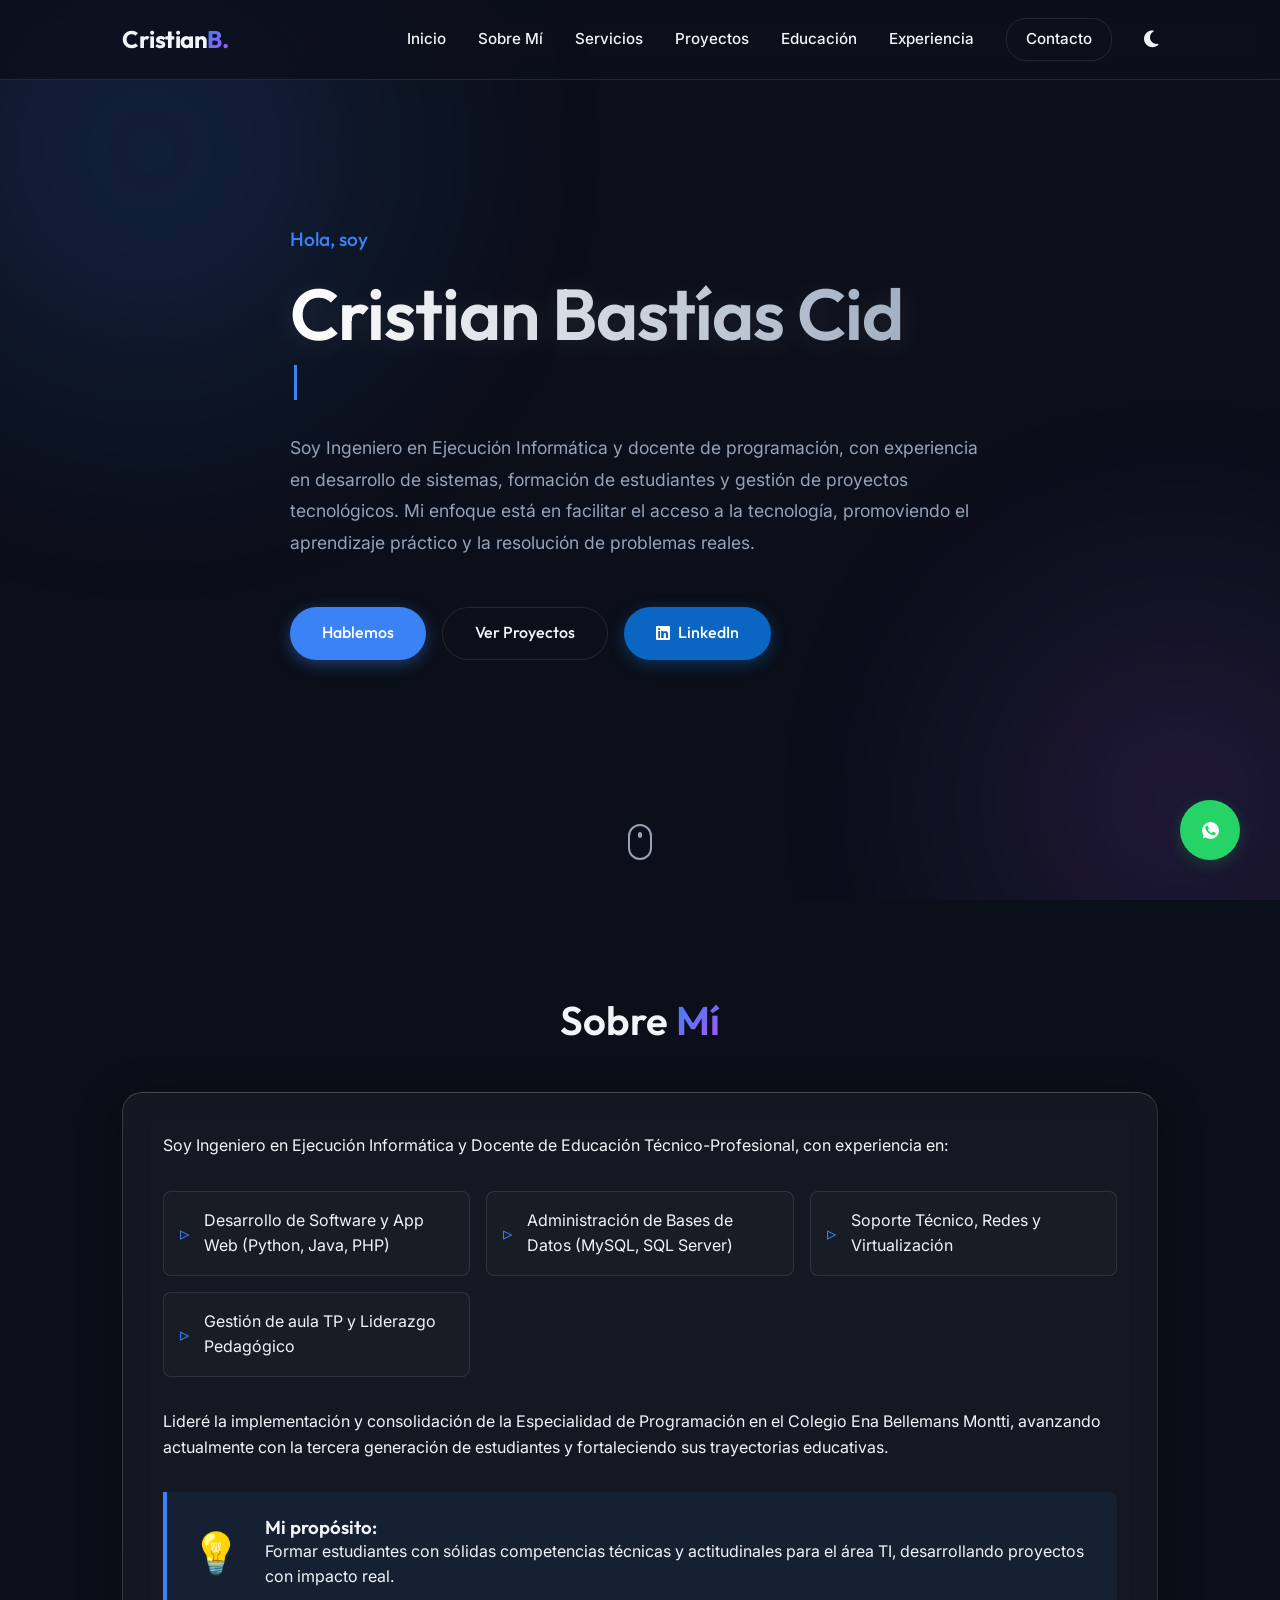
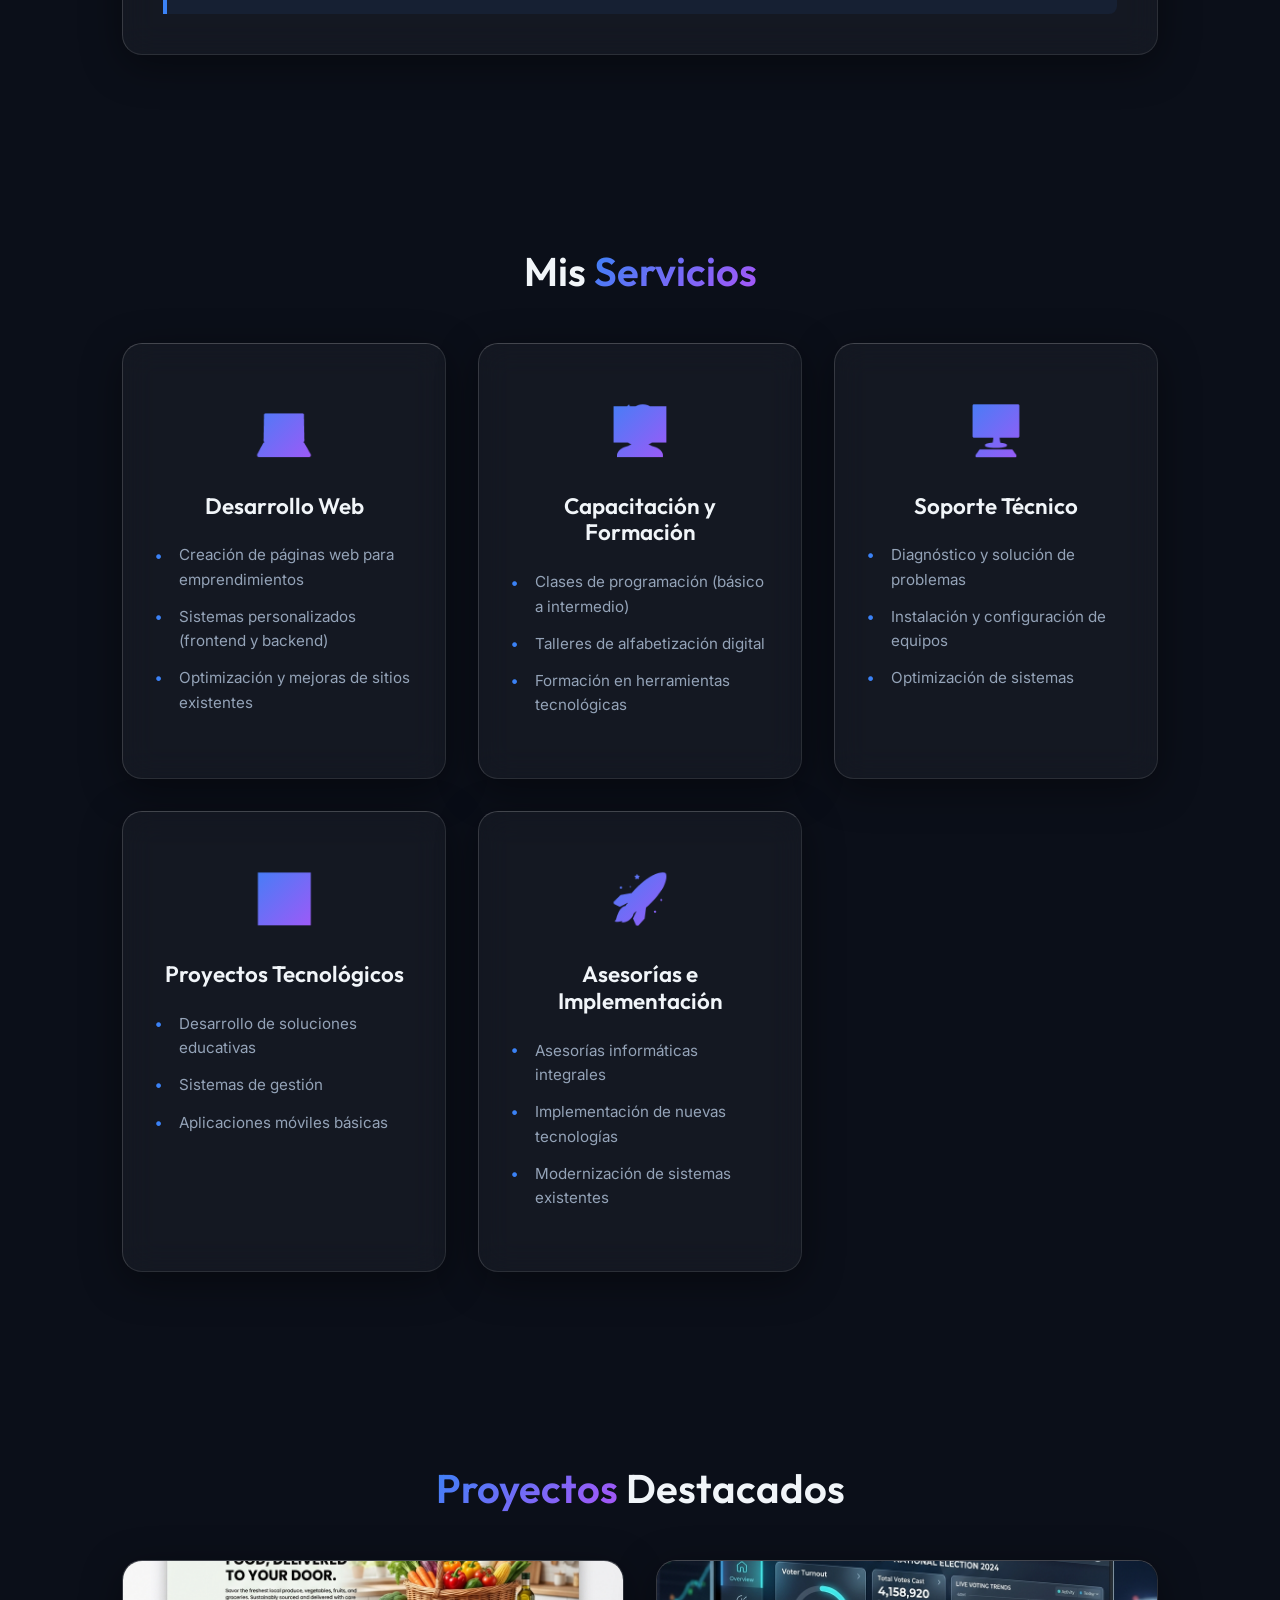
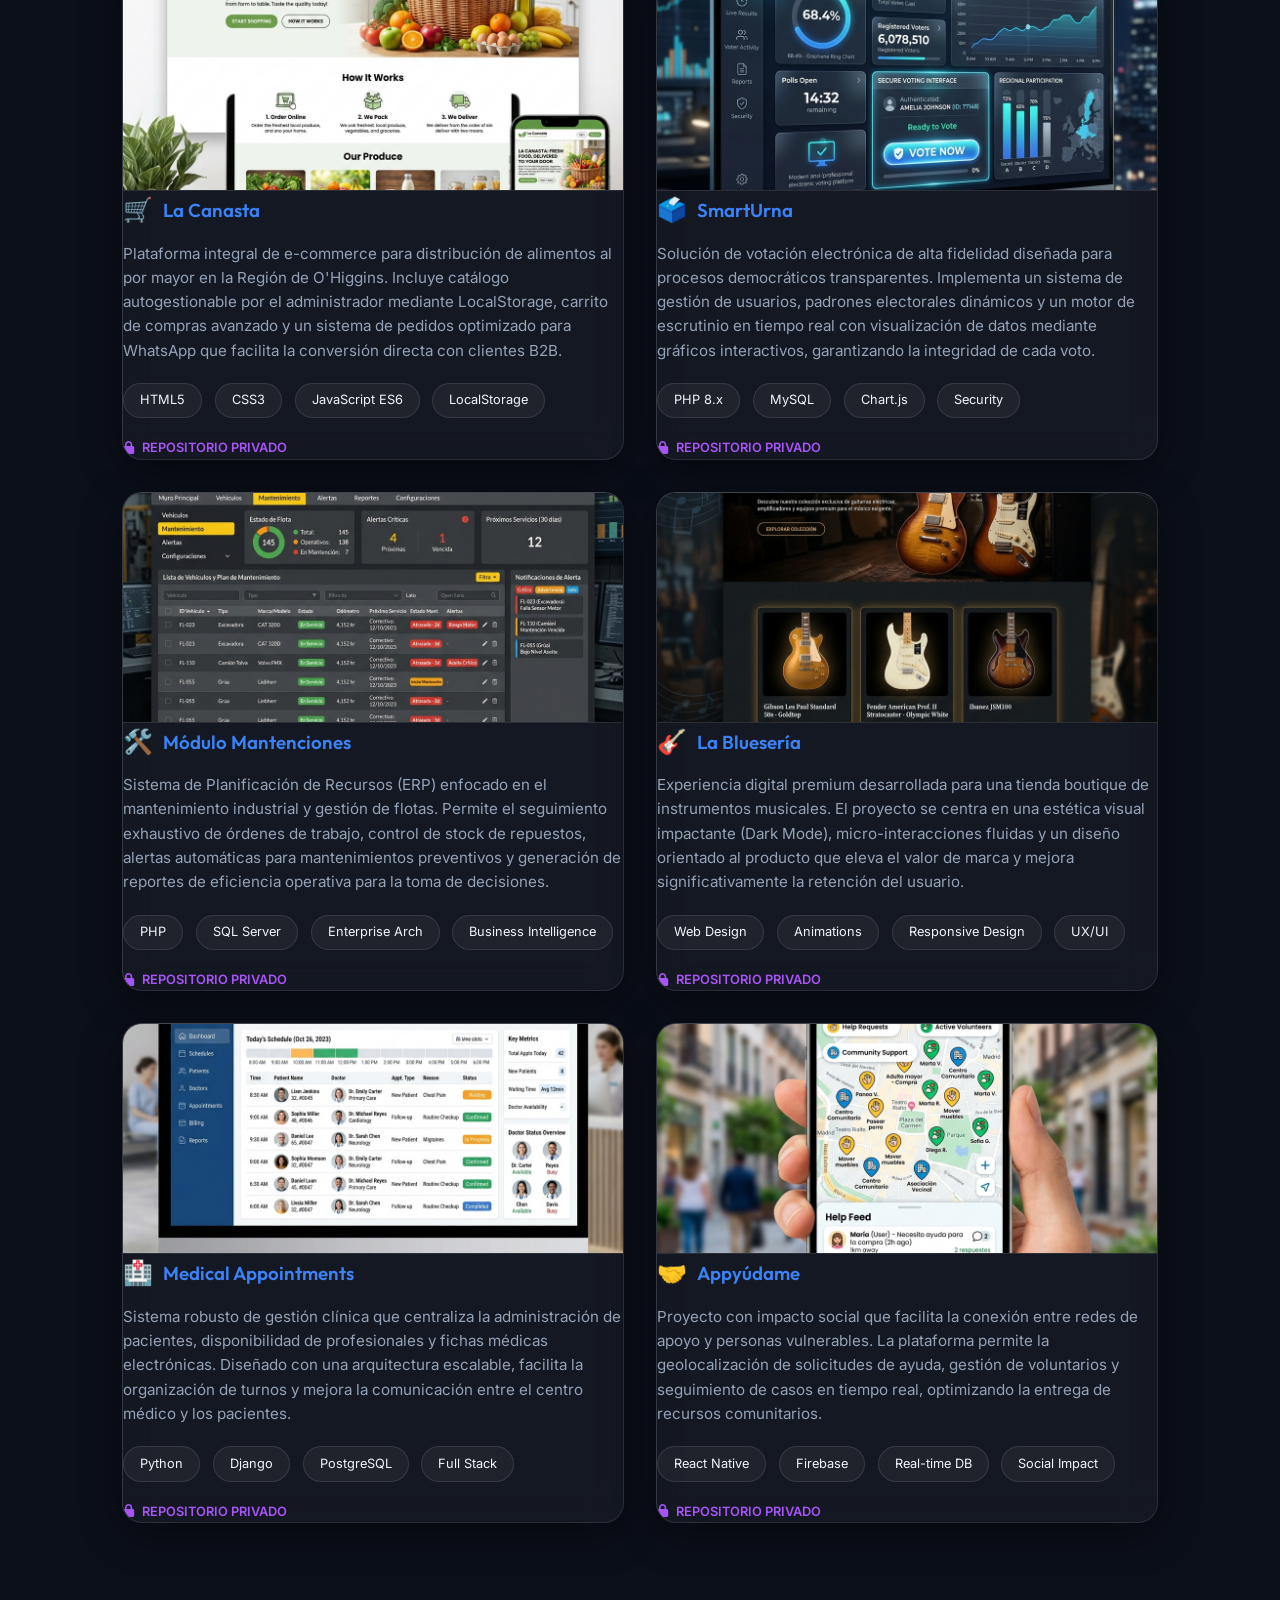
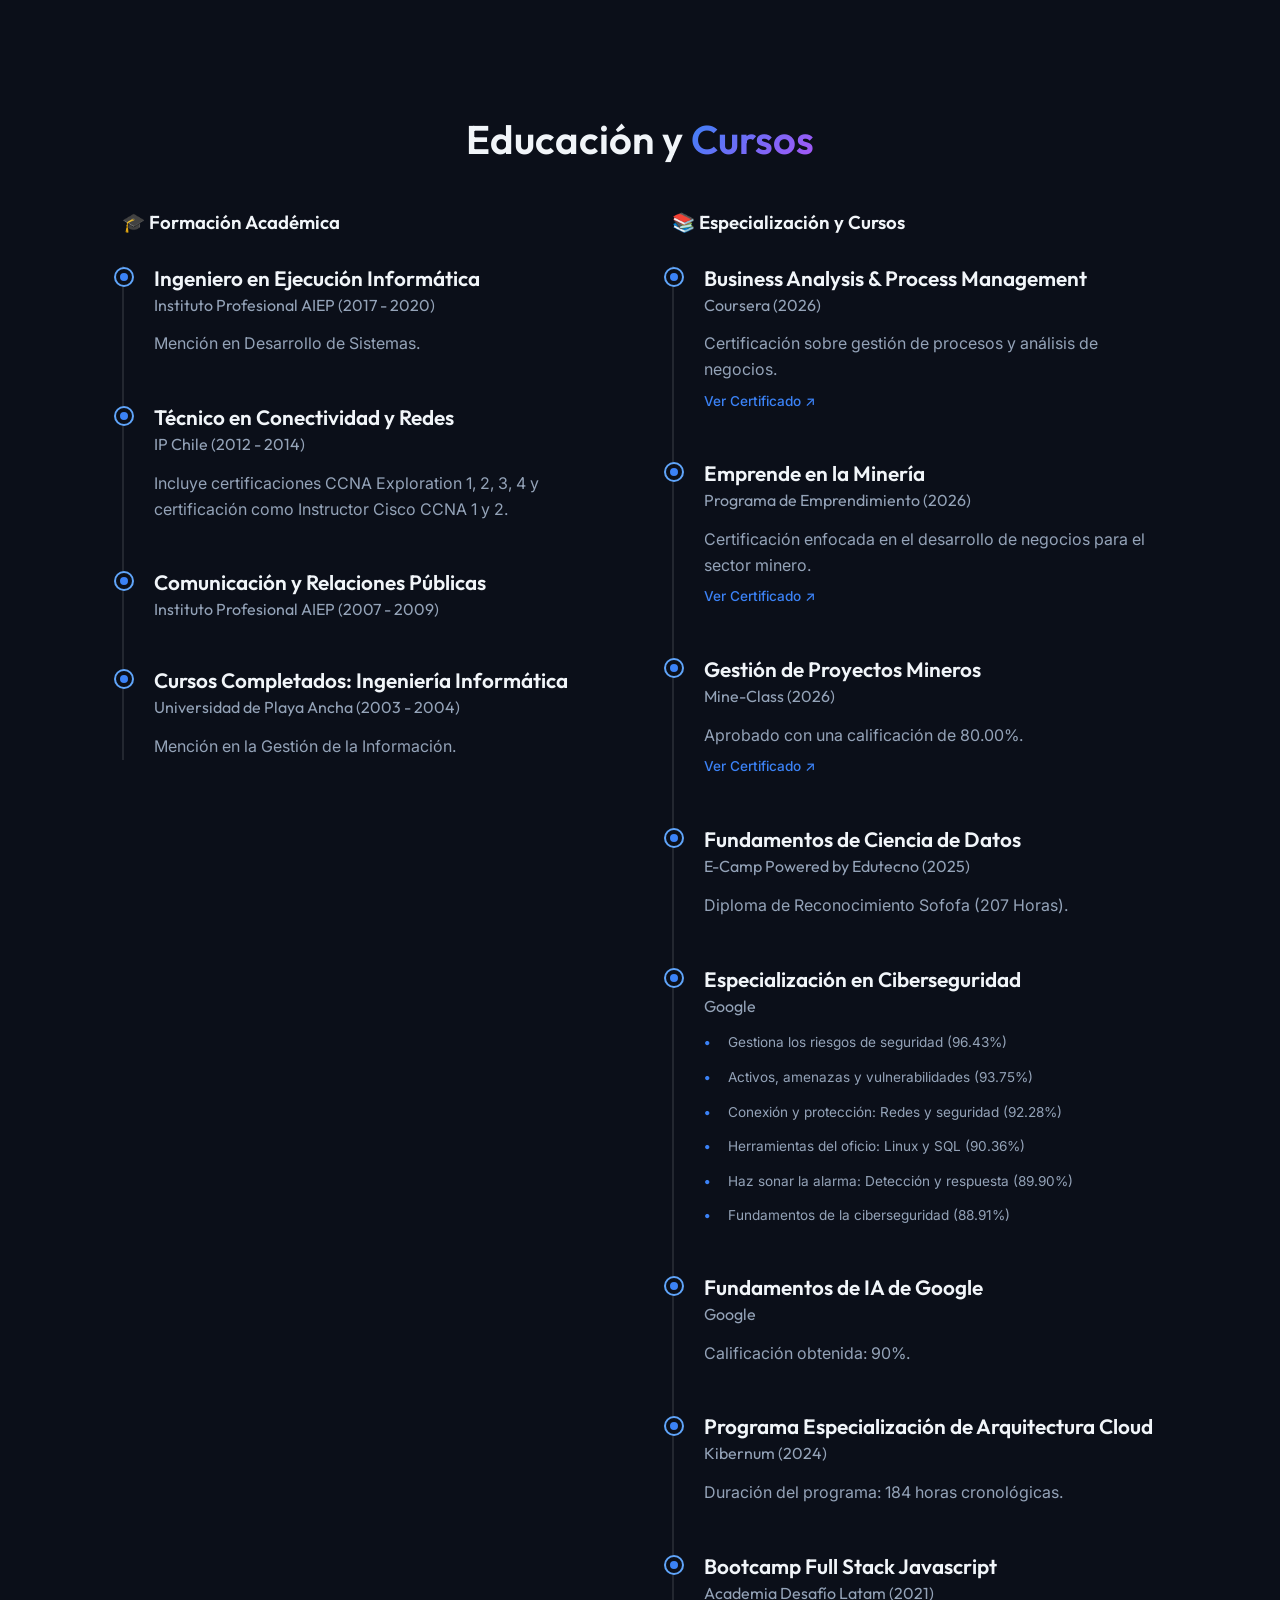
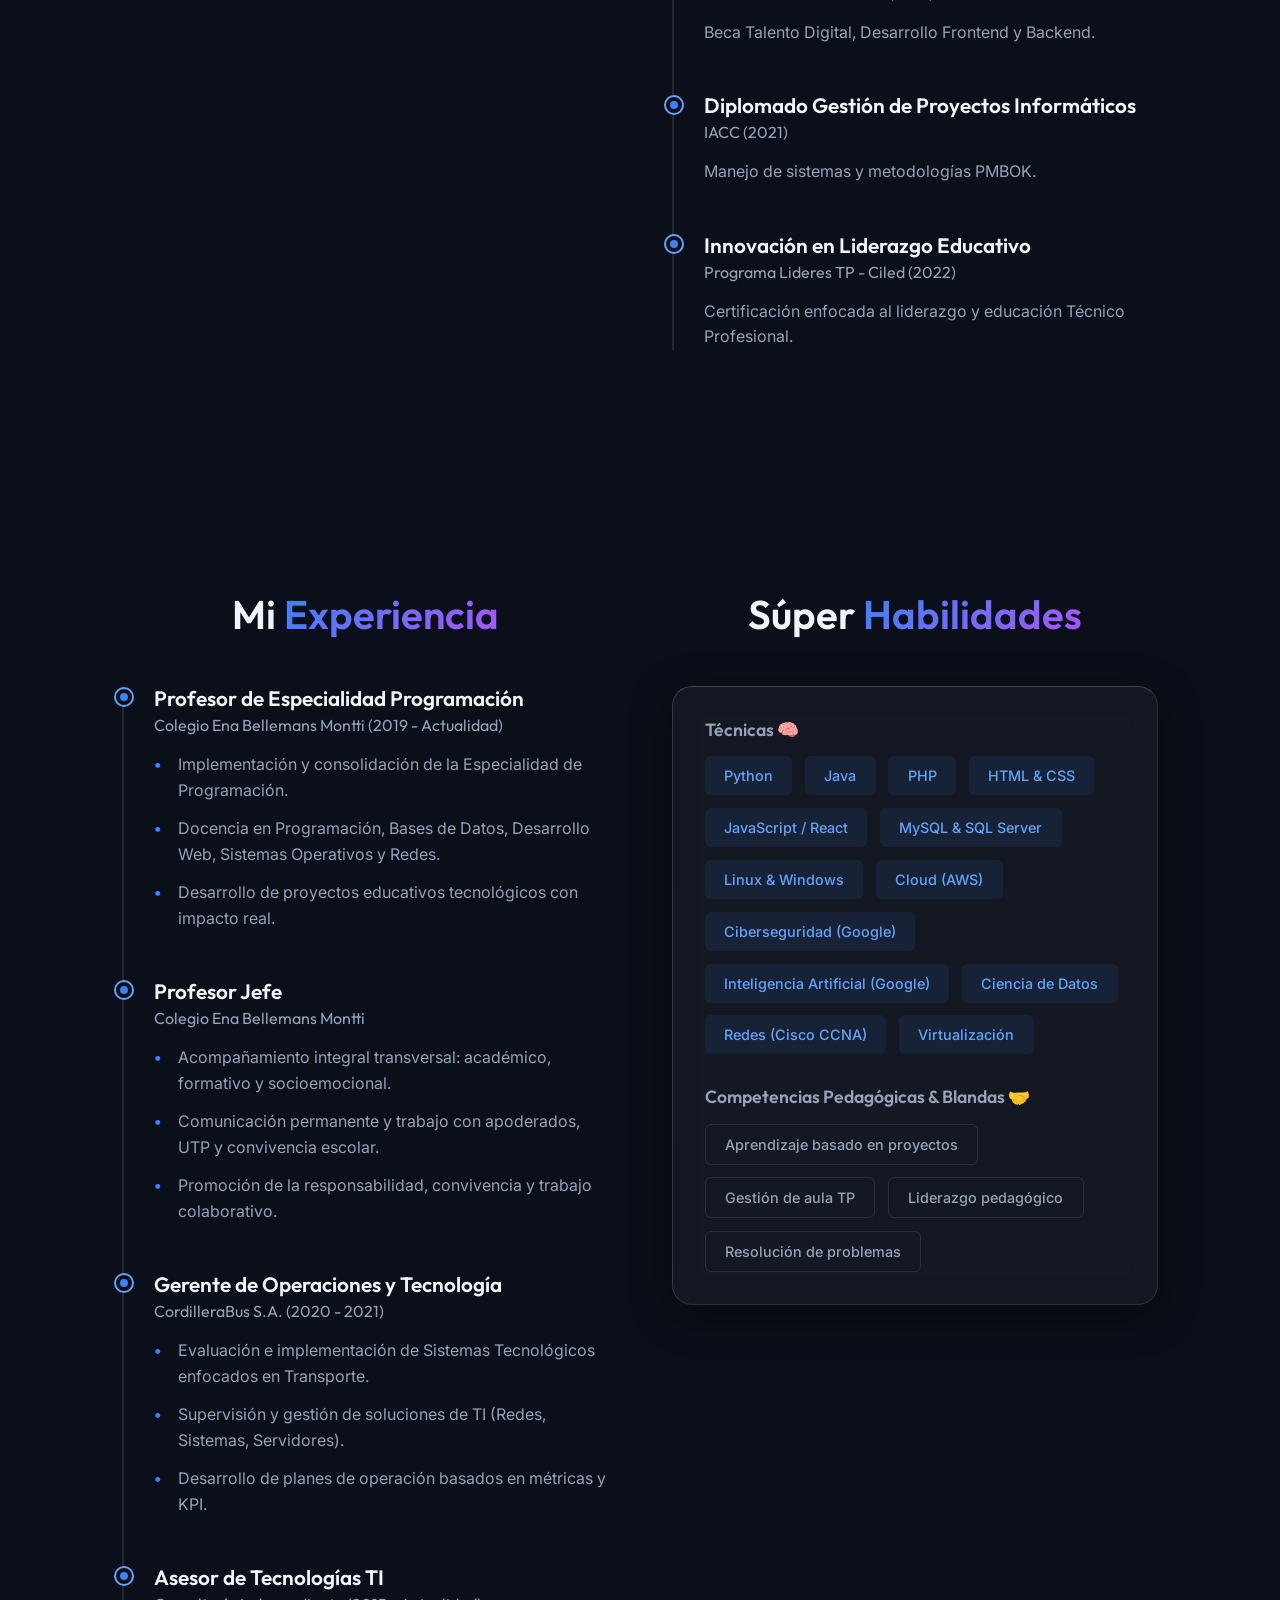
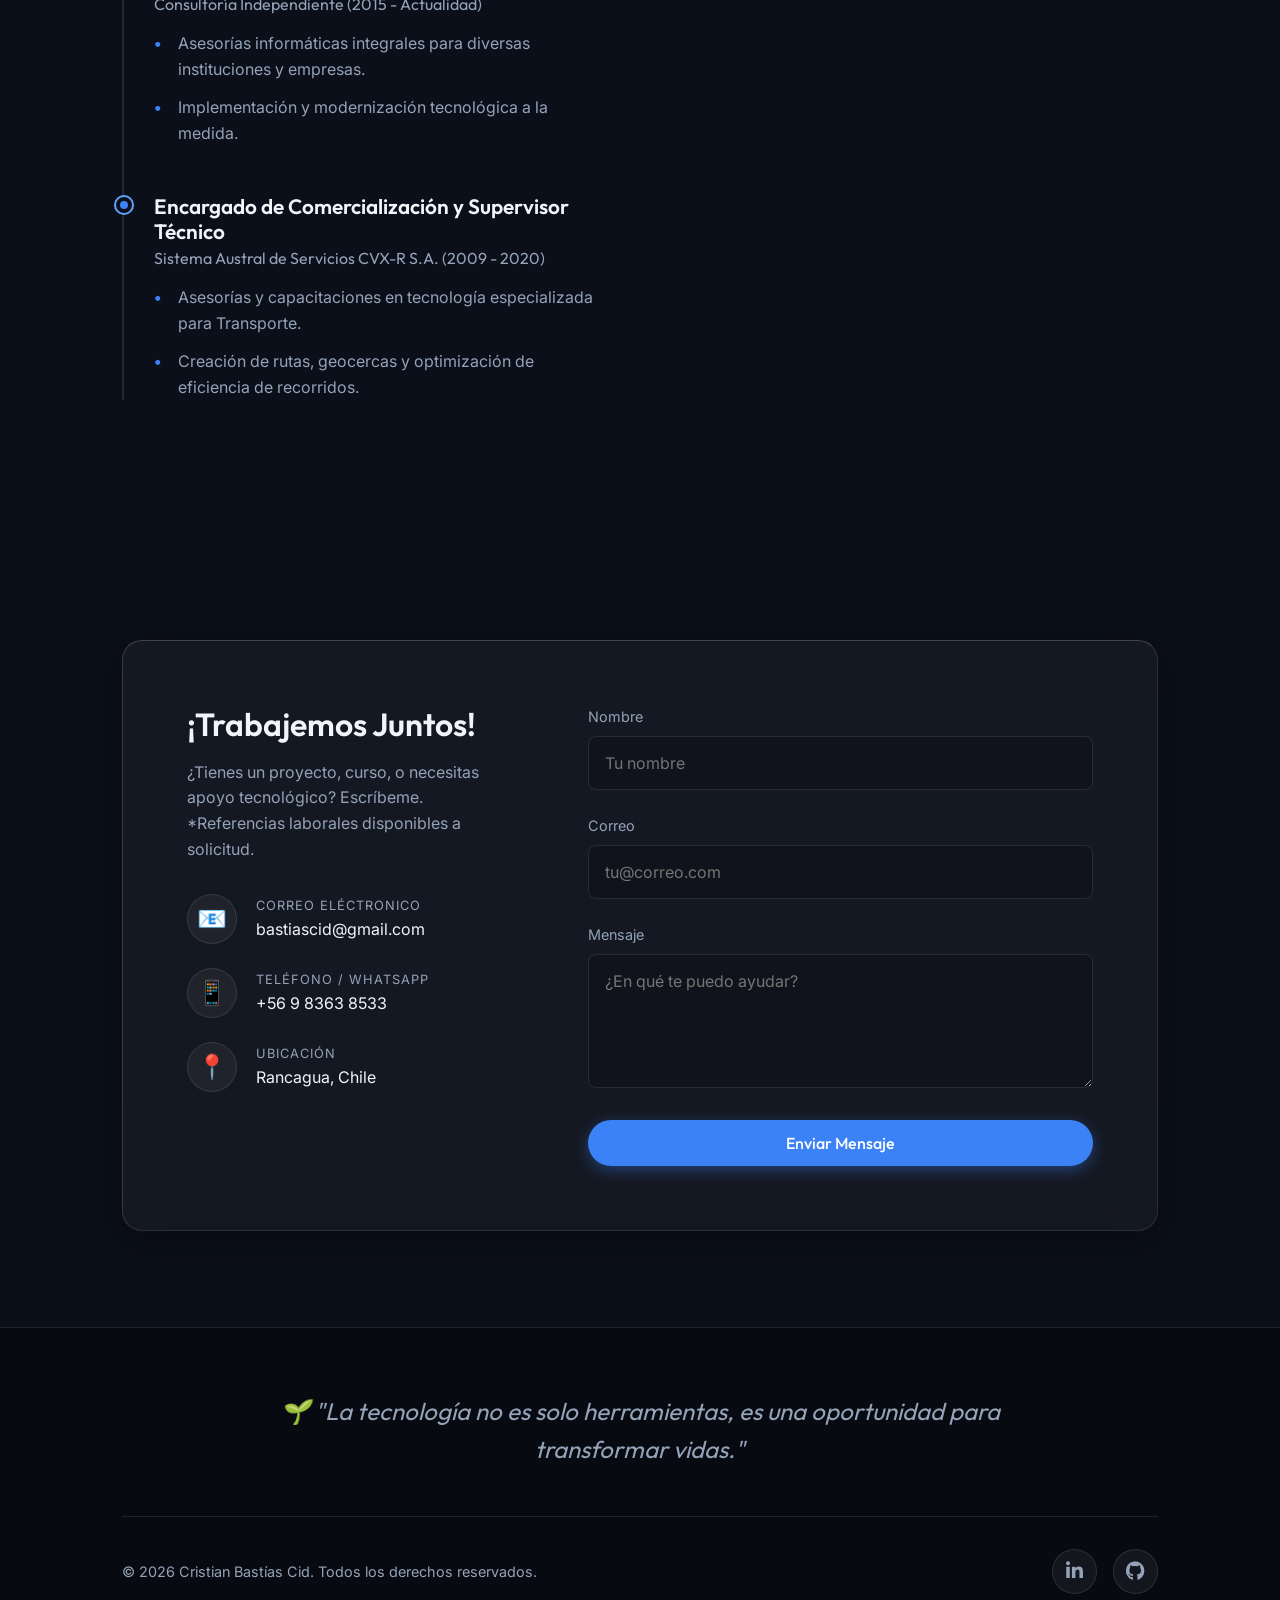
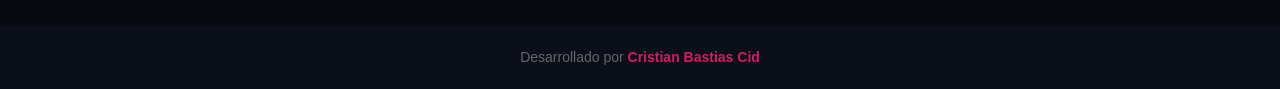
==== commit 269a3785: "Update portfolio with static projects and professional descriptions" ====
--- a/index.html
+++ b/index.html
@@ -441,5 +441,11 @@
     </a>
 
     <script src="script.js"></script>
+
+    <!-- Developer Credit -->
+    <div style="text-align: center; padding: 20px; font-family: sans-serif; font-size: 14px; color: #666; width: 100%; display: block;">
+        Desarrollado por <a href="https://bastiascid.github.io/portafolio" target="_blank" rel="noopener" style="color: #D81B60; text-decoration: none; font-weight: bold;">Cristian Bastias Cid</a>
+    </div>
 </body>
+
 </html>
--- a/styles.css
+++ b/styles.css
@@ -64,7 +64,7 @@
 .theme-toggle-btn {
     background: transparent;
     border: none;
-    color: #fff;
+    color: var(--text-color);
     font-size: 1.2rem;
     cursor: pointer;
     transition: color 0.3s ease, transform 0.3s ease;
@@ -92,7 +92,7 @@
 
 body {
     background-color: var(--bg-color);
-    color: #fff;
+    color: var(--text-color);
     font-family: var(--font-body);
     line-height: 1.6;
     overflow-x: hidden;
@@ -360,7 +360,7 @@
     display: block;
     width: 25px;
     height: 2px;
-    background-color: #fff;
+    background-color: var(--text-color);
     margin: 5px 0;
     transition: 0.3s;
 }
@@ -538,9 +538,32 @@
     overflow: hidden;
     display: flex;
     flex-direction: column;
-}
-
-.project-content {
+    height: 100%;
+    transition: transform 0.4s cubic-bezier(0.175, 0.885, 0.32, 1.275), box-shadow 0.3s ease;
+}
+
+.project-card:hover {
+    transform: translateY(-10px) scale(1.02);
+    box-shadow: 0 20px 40px rgba(0, 0, 0, 0.4);
+}
+
+.image-container {
+    width: 100%;
+    height: 230px;
+    overflow: hidden;
+    border-bottom: 1px solid var(--glass-border);
+}
+
+.project-image {
+    width: 100%;
+    height: 100%;
+    object-fit: cover;
+    transition: transform 0.5s ease;
+}
+
+.project-card:hover .project-image {
+    transform: scale(1.1);
+}
     padding: 2.5rem;
     flex: 1;
     display: flex;
@@ -717,7 +740,7 @@
     background: var(--input-bg);
     border: 1px solid var(--glass-border);
     border-radius: 8px;
-    color: #fff;
+    color: var(--text-color);
     font-family: inherit;
     font-size: 1rem;
     transition: border-color 0.3s ease, box-shadow 0.3s ease;
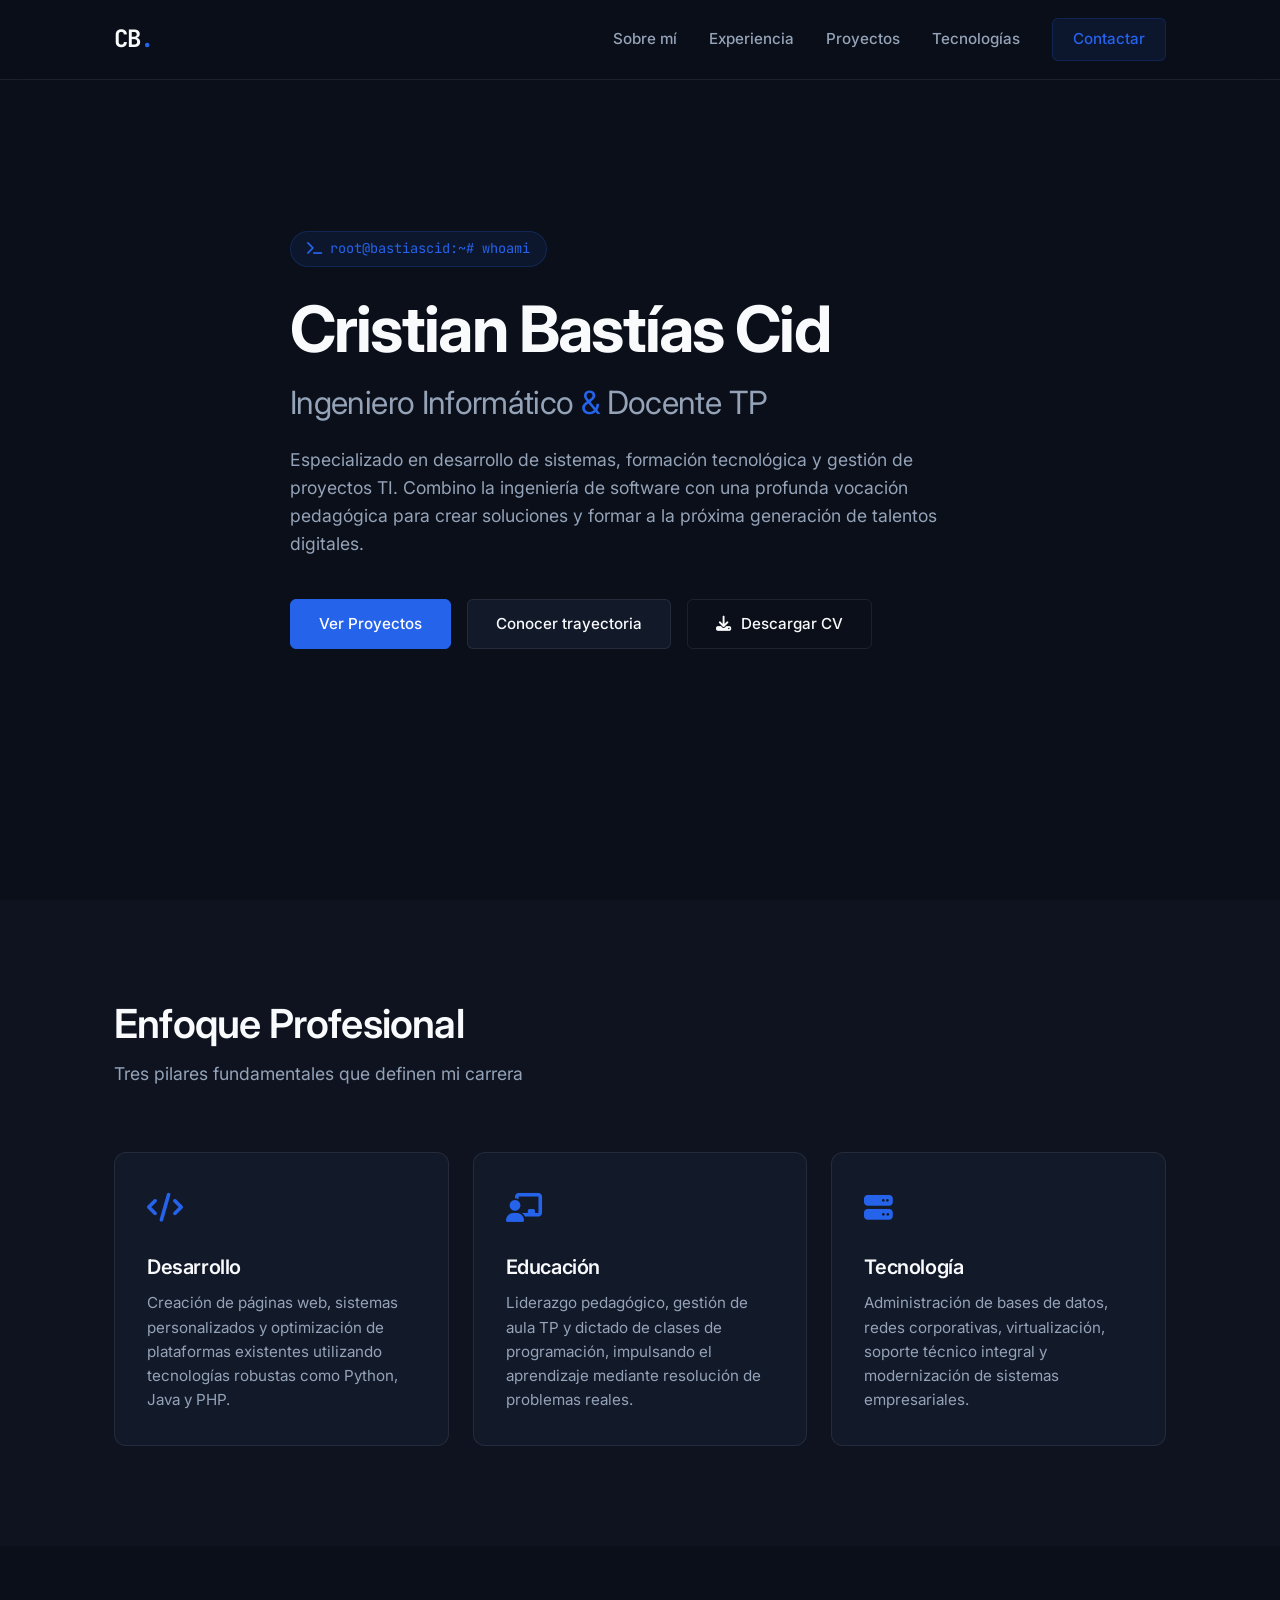
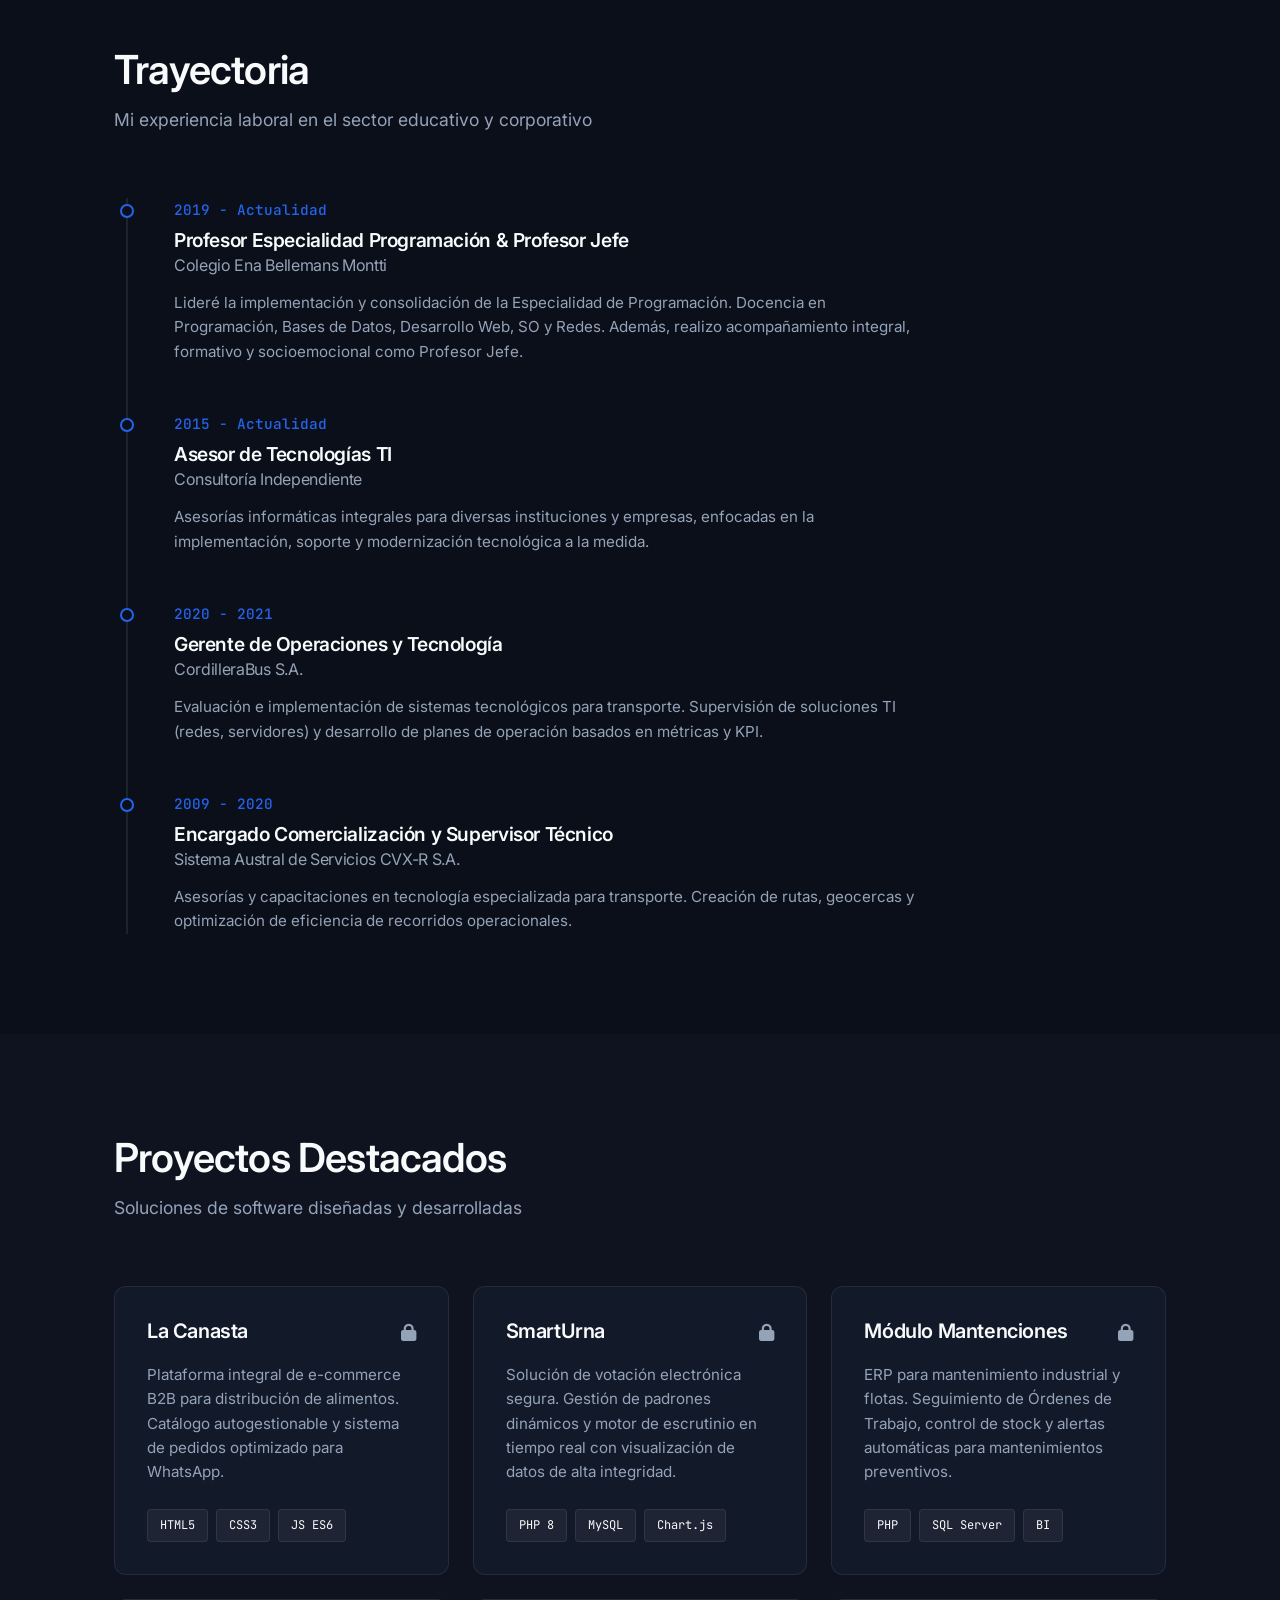
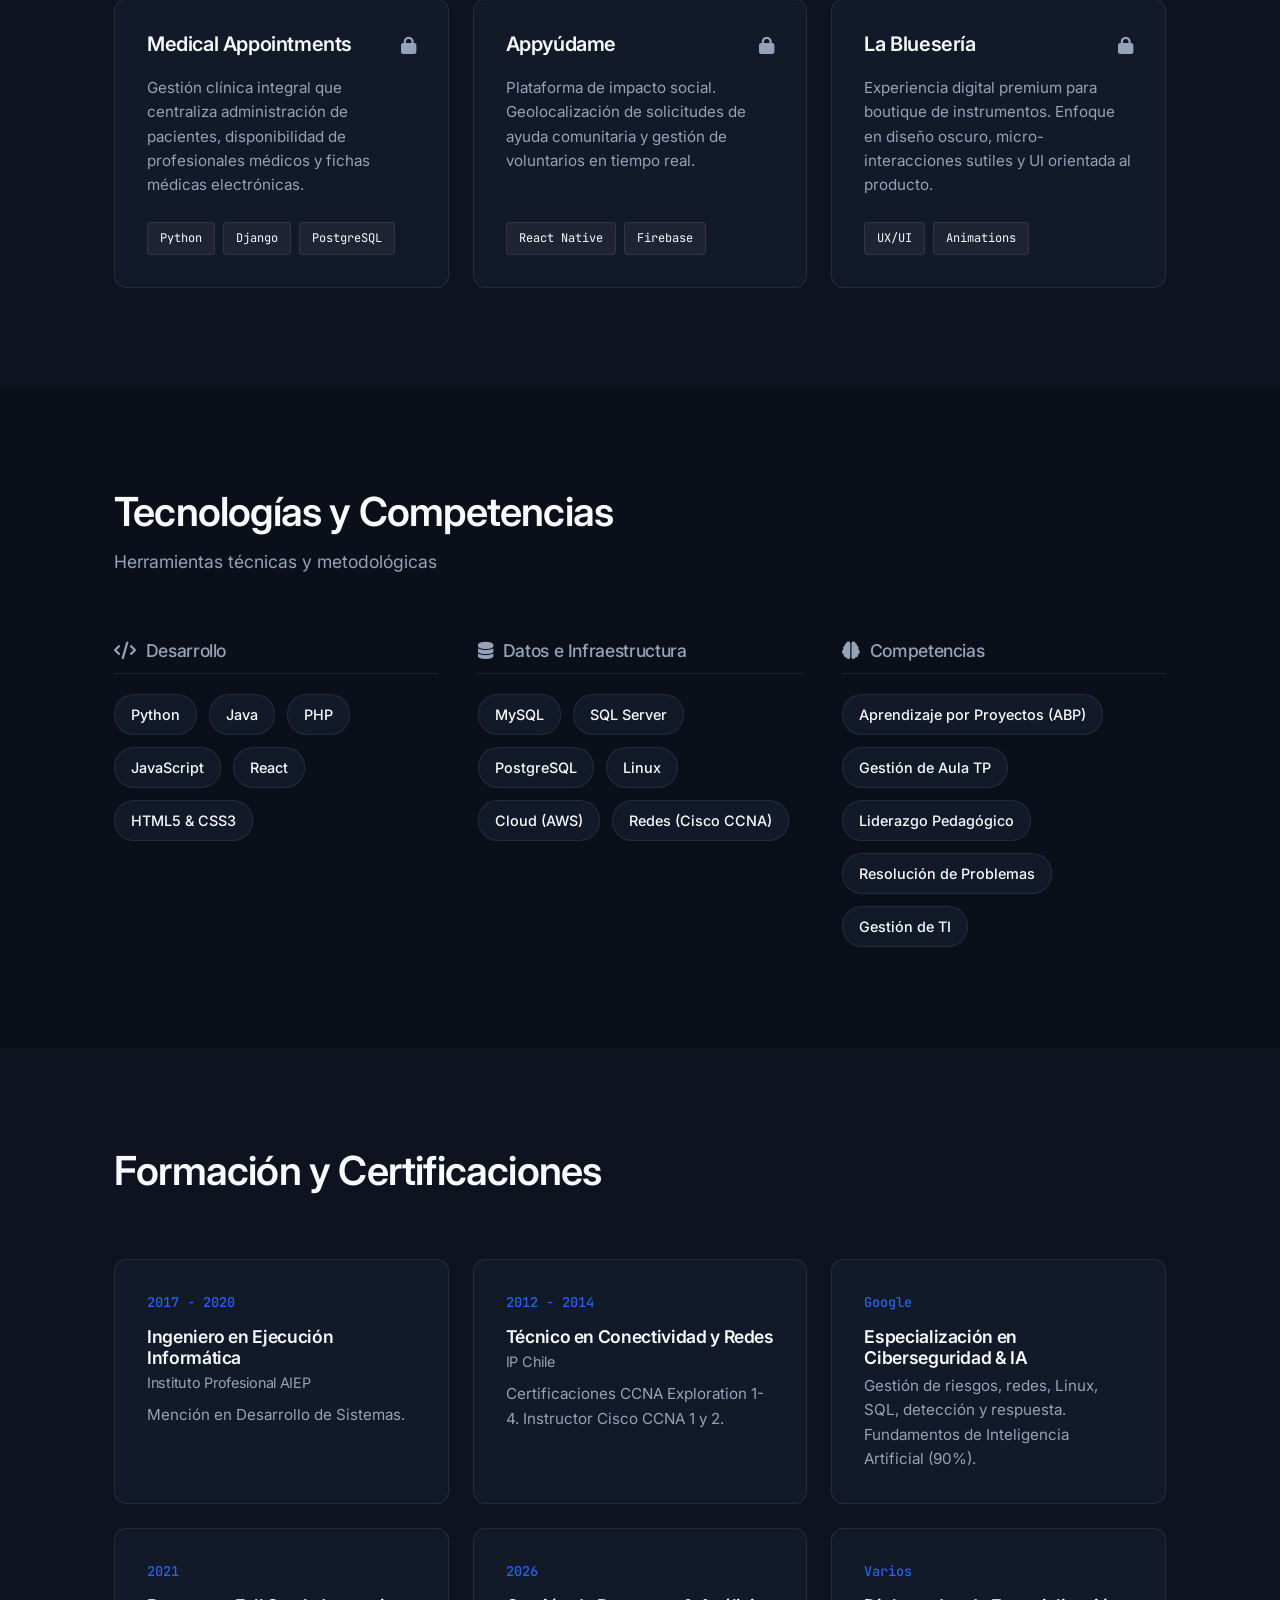
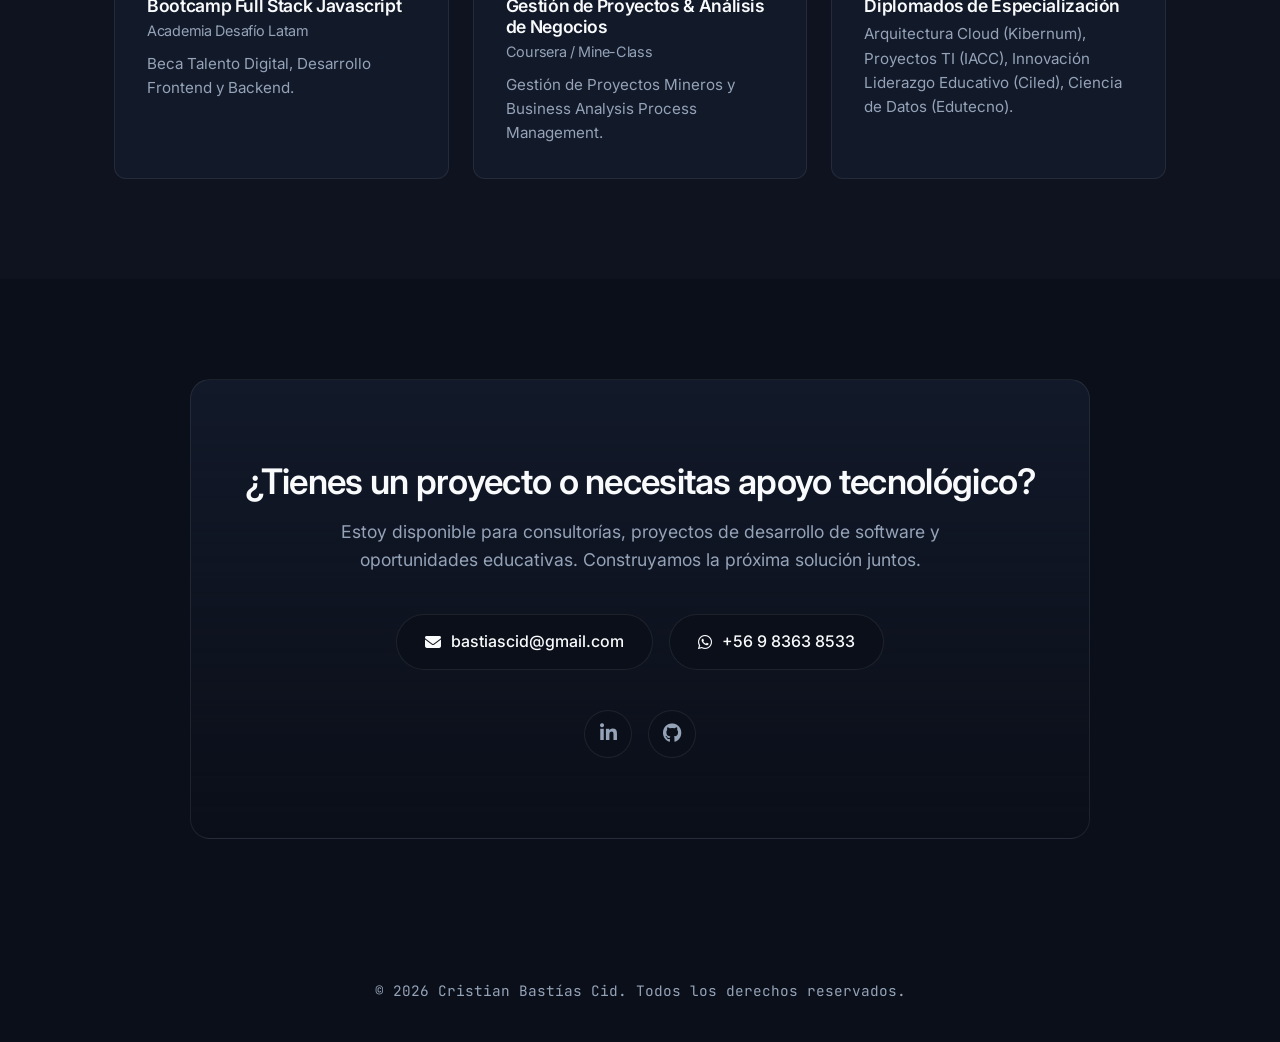
==== commit 28c3af67: "Rediseño completo Tech-Editorial, SEO y optimización de UI/UX" ====
--- a/index.html
+++ b/index.html
@@ -3,449 +3,315 @@
 <head>
     <meta charset="UTF-8">
     <meta name="viewport" content="width=device-width, initial-scale=1.0">
-    <title>Cristian Bastías | Portafolio</title>
-    <!-- Modern Typography -->
+    <title>Cristian Bastías Cid | Ingeniero & Docente TI</title>
+    <meta name="description" content="Portafolio profesional de Cristian Bastías Cid. Ingeniero en Ejecución Informática, docente de programación y desarrollador de software.">
+    
+    <!-- Google Fonts: Inter (Editorial/UI) & JetBrains Mono (Tech) -->
     <link rel="preconnect" href="https://fonts.googleapis.com">
     <link rel="preconnect" href="https://fonts.gstatic.com" crossorigin>
-    <link href="https://fonts.googleapis.com/css2?family=Outfit:wght@300;400;500;600;700&display=swap" rel="stylesheet">
-    <link href="https://fonts.googleapis.com/css2?family=Inter:wght@400;500;600&display=swap" rel="stylesheet">
-    <!-- FontAwesome -->
+    <link href="https://fonts.googleapis.com/css2?family=Inter:wght@300;400;500;600;700&family=JetBrains+Mono:wght@400;500;600&display=swap" rel="stylesheet">
+    
+    <!-- FontAwesome (Ligero) -->
     <link rel="stylesheet" href="https://cdnjs.cloudflare.com/ajax/libs/font-awesome/6.4.0/css/all.min.css">
     
-    <!-- Custom CSS -->
     <link rel="stylesheet" href="styles.css">
 </head>
 <body>
-    <div class="background-effects">
-        <div class="glow-orb orb-1"></div>
-        <div class="glow-orb orb-2"></div>
-    </div>
-
-    <!-- Headers/Nav -->
-    <header class="navbar">
-        <div class="container nav-content">
-            <a href="#" class="logo">Cristian<span class="highlight">B.</span></a>
-            <button class="mobile-menu-btn" aria-label="Abrir menú" aria-expanded="false">
-                <span></span>
-                <span></span>
-                <span></span>
-            </button>
-            <nav class="nav-links">
-                <a href="#inicio" class="nav-link">Inicio</a>
-                <a href="#sobre-mi" class="nav-link">Sobre Mí</a>
-                <a href="#servicios" class="nav-link">Servicios</a>
-                <a href="#proyectos" class="nav-link">Proyectos</a>
-                <a href="#educacion" class="nav-link">Educación</a>
-                <a href="#experiencia" class="nav-link">Experiencia</a>
-                <a href="#contacto" class="nav-link btn-contact">Contacto</a>
-                <button id="theme-toggle" class="theme-toggle-btn" aria-label="Cambiar tema">
-                    <i class="fa-solid fa-moon"></i>
-                </button>
-            </nav>
+    <nav class="navbar">
+        <div class="nav-container">
+            <a href="#inicio" class="nav-logo" aria-label="Ir al inicio">CB<span>.</span></a>
+            <button class="mobile-menu-btn" aria-label="Abrir Menú"><i class="fa-solid fa-bars"></i></button>
+            <div class="nav-links">
+                <a href="#sobre-mi">Sobre mí</a>
+                <a href="#experiencia">Experiencia</a>
+                <a href="#proyectos">Proyectos</a>
+                <a href="#habilidades">Tecnologías</a>
+                <a href="#contacto" class="nav-cta">Contactar</a>
+            </div>
         </div>
-    </header>
+    </nav>
 
     <main>
-        <!-- Hero Section -->
-        <section id="inicio" class="hero">
-            <div class="container hero-content fade-in-up">
-                <span class="greeting">Hola, soy</span>
-                <h1 class="main-title">Cristian Bastías Cid</h1>
-                <h2 class="subtitle"><span class="typewriter" id="typewriter"></span><span class="cursor-blink"></span></h2>
-                <p class="hero-description text-muted">
-                    Soy Ingeniero en Ejecución Informática y docente de programación, con experiencia en desarrollo de sistemas, formación de estudiantes y gestión de proyectos tecnológicos. Mi enfoque está en facilitar el acceso a la tecnología, promoviendo el aprendizaje práctico y la resolución de problemas reales.
-                </p>
-                <div class="hero-actions">
-                    <a href="#contacto" class="btn btn-primary">Hablemos</a>
-                    <a href="#proyectos" class="btn btn-outline">Ver Proyectos</a>
-                    <a href="https://www.linkedin.com/in/bastiascid/" target="_blank" class="btn btn-linkedin"><i class="fa-brands fa-linkedin"></i> LinkedIn</a>
-                </div>
-            </div>
-            
-            <div class="scroll-indicator">
-                <div class="mouse"></div>
-            </div>
-        </section>
-
-        <!-- About Section -->
-        <section id="sobre-mi" class="about">
-            <div class="container reveals">
-                <h2 class="section-title">Sobre <span class="highlight">Mí</span></h2>
-                <div class="about-grid">
-                    <div class="about-text glass-card">
-                        <p class="mb-4">Soy Ingeniero en Ejecución Informática y Docente de Educación Técnico-Profesional, con experiencia en:</p>
-                        <ul class="skills-list">
-                            <li>Desarrollo de Software y App Web (Python, Java, PHP)</li>
-                            <li>Administración de Bases de Datos (MySQL, SQL Server)</li>
-                            <li>Soporte Técnico, Redes y Virtualización</li>
-                            <li>Gestión de aula TP y Liderazgo Pedagógico</li>
-                        </ul>
-                        <p class="mt-4 mb-4">Lideré la implementación y consolidación de la Especialidad de Programación en el Colegio Ena Bellemans Montti, avanzando actualmente con la tercera generación de estudiantes y fortaleciendo sus trayectorias educativas.</p>
-                        <div class="purpose-box">
-                            <span class="box-icon">💡</span>
-                            <div>
-                                <h3>Mi propósito:</h3>
-                                <p>Formar estudiantes con sólidas competencias técnicas y actitudinales para el área TI, desarrollando proyectos con impacto real.</p>
-                            </div>
-                        </div>
-                    </div>
-                </div>
-            </div>
-        </section>
-
-        <!-- Services Section -->
-        <section id="servicios" class="services">
-            <div class="container">
-                <h2 class="section-title reveals">Mis <span class="highlight">Servicios</span></h2>
-                <div class="services-grid">
-                    <!-- Service 1 -->
-                    <div class="service-card glass-card">
-                        <div class="service-icon">💻</div>
-                        <h3>Desarrollo Web</h3>
-                        <ul class="clean-list">
-                            <li>Creación de páginas web para emprendimientos</li>
-                            <li>Sistemas personalizados (frontend y backend)</li>
-                            <li>Optimización y mejoras de sitios existentes</li>
-                        </ul>
-                    </div>
-
-                    <!-- Service 2 -->
-                    <div class="service-card glass-card">
-                        <div class="service-icon">🧑‍🏫</div>
-                        <h3>Capacitación y Formación</h3>
-                        <ul class="clean-list">
-                            <li>Clases de programación (básico a intermedio)</li>
-                            <li>Talleres de alfabetización digital</li>
-                            <li>Formación en herramientas tecnológicas</li>
-                        </ul>
-                    </div>
-
-                    <!-- Service 3 -->
-                    <div class="service-card glass-card">
-                        <div class="service-icon">🖥️</div>
-                        <h3>Soporte Técnico</h3>
-                        <ul class="clean-list">
-                            <li>Diagnóstico y solución de problemas</li>
-                            <li>Instalación y configuración de equipos</li>
-                            <li>Optimización de sistemas</li>
-                        </ul>
-                    </div>
-
-                    <!-- Service 4 -->
-                    <div class="service-card glass-card">
-                        <div class="service-icon">📊</div>
-                        <h3>Proyectos Tecnológicos</h3>
-                        <ul class="clean-list">
-                            <li>Desarrollo de soluciones educativas</li>
-                            <li>Sistemas de gestión</li>
-                            <li>Aplicaciones móviles básicas</li>
-                        </ul>
-                    </div>
-
-                    <!-- Service 5 -->
-                    <div class="service-card glass-card">
-                        <div class="service-icon">🚀</div>
-                        <h3>Asesorías e Implementación</h3>
-                        <ul class="clean-list">
-                            <li>Asesorías informáticas integrales</li>
-                            <li>Implementación de nuevas tecnologías</li>
-                            <li>Modernización de sistemas existentes</li>
-                        </ul>
-                    </div>
-                </div>
-            </div>
-        </section>
-
-        <!-- Projects Section -->
-        <section id="proyectos" class="projects">
-            <div class="container reveals">
-                <h2 class="section-title"><span class="highlight">Proyectos</span> Destacados</h2>
-                <div class="projects-grid" id="github-projects">
-                    <div class="text-center" style="grid-column: 1 / -1; color: var(--text-muted); padding: 2rem;">
-                        <p>Cargando proyectos desde GitHub...</p>
-                    </div>
-                </div>
-            </div>
-        </section>
-
-        <!-- Education & Courses Section -->
-        <section id="educacion" class="education">
-            <div class="container reveals">
-                <h2 class="section-title">Educación y <span class="highlight">Cursos</span></h2>
-                <div class="duo-grid">
-                    <!-- Academics -->
-                    <div class="education-column">
-                        <h3 class="mb-4">🎓 Formación Académica</h3>
-                        <div class="timeline">
-                            <div class="timeline-item">
-                                <span class="timeline-dot"></span>
-                                <h3>Ingeniero en Ejecución Informática<br><span style="font-size:1rem;color:var(--text-muted);font-weight:400">Instituto Profesional AIEP (2017 - 2020)</span></h3>
-                                <p class="text-muted">Mención en Desarrollo de Sistemas.</p>
-                            </div>
-                            <div class="timeline-item">
-                                <span class="timeline-dot"></span>
-                                <h3>Técnico en Conectividad y Redes<br><span style="font-size:1rem;color:var(--text-muted);font-weight:400">IP Chile (2012 - 2014)</span></h3>
-                                <p class="text-muted">Incluye certificaciones CCNA Exploration 1, 2, 3, 4 y certificación como Instructor Cisco CCNA 1 y 2.</p>
-                            </div>
-                            <div class="timeline-item">
-                                <span class="timeline-dot"></span>
-                                <h3>Comunicación y Relaciones Públicas<br><span style="font-size:1rem;color:var(--text-muted);font-weight:400">Instituto Profesional AIEP (2007 - 2009)</span></h3>
-                            </div>
-                            <div class="timeline-item">
-                                <span class="timeline-dot"></span>
-                                <h3>Cursos Completados: Ingeniería Informática<br><span style="font-size:1rem;color:var(--text-muted);font-weight:400">Universidad de Playa Ancha (2003 - 2004)</span></h3>
-                                <p class="text-muted">Mención en la Gestión de la Información.</p>
-                            </div>
-                        </div>
-                    </div>
-
-                    <!-- Courses -->
-                    <div class="education-column">
-                        <h3 class="mb-4">📚 Especialización y Cursos</h3>
-                        <div class="timeline">
-                            <!-- Certificados Recientes -->
-                            <div class="timeline-item">
-                                <span class="timeline-dot"></span>
-                                <h3>Business Analysis & Process Management<br><span style="font-size:1rem;color:var(--text-muted);font-weight:400">Coursera (2026)</span></h3>
-                                <p class="text-muted">Certificación sobre gestión de procesos y análisis de negocios.</p>
-                                <a href="certificates/Coursera%20KXQT14IF1VEY.pdf" target="_blank" class="btn-link" style="font-size: 0.85rem; margin-top: 0.5rem;">Ver Certificado ↗</a>
-                            </div>
-                            <div class="timeline-item">
-                                <span class="timeline-dot"></span>
-                                <h3>Emprende en la Minería<br><span style="font-size:1rem;color:var(--text-muted);font-weight:400">Programa de Emprendimiento (2026)</span></h3>
-                                <p class="text-muted">Certificación enfocada en el desarrollo de negocios para el sector minero.</p>
-                                <a href="certificates/Cerrtificado%20emprende%20en%20la%20mineria.pdf" target="_blank" class="btn-link" style="font-size: 0.85rem; margin-top: 0.5rem;">Ver Certificado ↗</a>
-                            </div>
-                            <div class="timeline-item">
-                                <span class="timeline-dot"></span>
-                                <h3>Gestión de Proyectos Mineros<br><span style="font-size:1rem;color:var(--text-muted);font-weight:400">Mine-Class (2026)</span></h3>
-                                <p class="text-muted">Aprobado con una calificación de 80.00%.</p>
-                                <a href="certificates/aba2fd22-69e1-4779-8972-09340682ac7b%20(1).pdf" target="_blank" class="btn-link" style="font-size: 0.85rem; margin-top: 0.5rem;">Ver Certificado ↗</a>
-                            </div>
-
-                            <div class="timeline-item">
-                                <span class="timeline-dot"></span>
-                                <h3>Fundamentos de Ciencia de Datos<br><span style="font-size:1rem;color:var(--text-muted);font-weight:400">E-Camp Powered by Edutecno (2025)</span></h3>
-                                <p class="text-muted">Diploma de Reconocimiento Sofofa (207 Horas).</p>
-                            </div>
-                            <div class="timeline-item">
-                                <span class="timeline-dot"></span>
-                                <h3>Especialización en Ciberseguridad<br><span style="font-size:1rem;color:var(--text-muted);font-weight:400">Google</span></h3>
-                                <ul class="text-muted clean-list" style="margin-top: 0.5rem; font-size: 0.85rem;">
-                                    <li>Gestiona los riesgos de seguridad (96.43%)</li>
-                                    <li>Activos, amenazas y vulnerabilidades (93.75%)</li>
-                                    <li>Conexión y protección: Redes y seguridad (92.28%)</li>
-                                    <li>Herramientas del oficio: Linux y SQL (90.36%)</li>
-                                    <li>Haz sonar la alarma: Detección y respuesta (89.90%)</li>
-                                    <li>Fundamentos de la ciberseguridad (88.91%)</li>
-                                </ul>
-                            </div>
-                            <div class="timeline-item">
-                                <span class="timeline-dot"></span>
-                                <h3>Fundamentos de IA de Google<br><span style="font-size:1rem;color:var(--text-muted);font-weight:400">Google</span></h3>
-                                <p class="text-muted">Calificación obtenida: 90%.</p>
-                            </div>
-                            <div class="timeline-item">
-                                <span class="timeline-dot"></span>
-                                <h3>Programa Especialización de Arquitectura Cloud<br><span style="font-size:1rem;color:var(--text-muted);font-weight:400">Kibernum (2024)</span></h3>
-                                <p class="text-muted">Duración del programa: 184 horas cronológicas.</p>
-                            </div>
-                            <div class="timeline-item">
-                                <span class="timeline-dot"></span>
-                                <h3>Bootcamp Full Stack Javascript<br><span style="font-size:1rem;color:var(--text-muted);font-weight:400">Academia Desafío Latam (2021)</span></h3>
-                                <p class="text-muted">Beca Talento Digital, Desarrollo Frontend y Backend.</p>
-                            </div>
-                            <div class="timeline-item">
-                                <span class="timeline-dot"></span>
-                                <h3>Diplomado Gestión de Proyectos Informáticos<br><span style="font-size:1rem;color:var(--text-muted);font-weight:400">IACC (2021)</span></h3>
-                                <p class="text-muted">Manejo de sistemas y metodologías PMBOK.</p>
-                            </div>
-                            <div class="timeline-item">
-                                <span class="timeline-dot"></span>
-                                <h3>Innovación en Liderazgo Educativo<br><span style="font-size:1rem;color:var(--text-muted);font-weight:400">Programa Lideres TP - Ciled (2022)</span></h3>
-                                <p class="text-muted">Certificación enfocada al liderazgo y educación Técnico Profesional.</p>
-                            </div>
-                        </div>
-                    </div>
-                </div>
-            </div>
-        </section>
-
-        <!-- Experience & Skills Section -->
-        <section id="experiencia" class="experience-skills">
-            <div class="container reveals">
-                <div class="duo-grid">
-                    <!-- Experience -->
-                    <div class="experience">
-                        <h2 class="section-title">Mi <span class="highlight">Experiencia</span></h2>
-                        <div class="timeline">
-                            <div class="timeline-item">
-                                <span class="timeline-dot"></span>
-                                <h3>Profesor de Especialidad Programación<br><span style="font-size:1rem;color:var(--text-muted);font-weight:400">Colegio Ena Bellemans Montti (2019 - Actualidad)</span></h3>
-                                <ul class="text-muted clean-list timeline-list">
-                                    <li>Implementación y consolidación de la Especialidad de Programación.</li>
-                                    <li>Docencia en Programación, Bases de Datos, Desarrollo Web, Sistemas Operativos y Redes.</li>
-                                    <li>Desarrollo de proyectos educativos tecnológicos con impacto real.</li>
-                                </ul>
-                            </div>
-                            <div class="timeline-item">
-                                <span class="timeline-dot"></span>
-                                <h3>Profesor Jefe<br><span style="font-size:1rem;color:var(--text-muted);font-weight:400">Colegio Ena Bellemans Montti</span></h3>
-                                <ul class="text-muted clean-list timeline-list">
-                                    <li>Acompañamiento integral transversal: académico, formativo y socioemocional.</li>
-                                    <li>Comunicación permanente y trabajo con apoderados, UTP y convivencia escolar.</li>
-                                    <li>Promoción de la responsabilidad, convivencia y trabajo colaborativo.</li>
-                                </ul>
-                            </div>
-                            <div class="timeline-item">
-                                <span class="timeline-dot"></span>
-                                <h3>Gerente de Operaciones y Tecnología<br><span style="font-size:1rem;color:var(--text-muted);font-weight:400">CordilleraBus S.A. (2020 - 2021)</span></h3>
-                                <ul class="text-muted clean-list timeline-list">
-                                    <li>Evaluación e implementación de Sistemas Tecnológicos enfocados en Transporte.</li>
-                                    <li>Supervisión y gestión de soluciones de TI (Redes, Sistemas, Servidores).</li>
-                                    <li>Desarrollo de planes de operación basados en métricas y KPI.</li>
-                                </ul>
-                            </div>
-                            <div class="timeline-item">
-                                <span class="timeline-dot"></span>
-                                <h3>Asesor de Tecnologías TI<br><span style="font-size:1rem;color:var(--text-muted);font-weight:400">Consultoría Independiente (2015 - Actualidad)</span></h3>
-                                <ul class="text-muted clean-list timeline-list">
-                                    <li>Asesorías informáticas integrales para diversas instituciones y empresas.</li>
-                                    <li>Implementación y modernización tecnológica a la medida.</li>
-                                </ul>
-                            </div>
-                            <div class="timeline-item">
-                                <span class="timeline-dot"></span>
-                                <h3>Encargado de Comercialización y Supervisor Técnico<br><span style="font-size:1rem;color:var(--text-muted);font-weight:400">Sistema Austral de Servicios CVX-R S.A. (2009 - 2020)</span></h3>
-                                <ul class="text-muted clean-list timeline-list">
-                                    <li>Asesorías y capacitaciones en tecnología especializada para Transporte.</li>
-                                    <li>Creación de rutas, geocercas y optimización de eficiencia de recorridos.</li>
-                                </ul>
-                            </div>
-                        </div>
-                    </div>
-
-                    <!-- Skills -->
-                    <div class="skills">
-                        <h2 class="section-title">Súper <span class="highlight">Habilidades</span></h2>
-                        <div class="skills-wrapper glass-card">
-                            <h4 class="skills-category">Técnicas 🧠</h4>
-                            <div class="skills-tags">
-                                <span class="skill-tag">Python</span>
-                                <span class="skill-tag">Java</span>
-                                <span class="skill-tag">PHP</span>
-                                <span class="skill-tag">HTML & CSS</span>
-                                <span class="skill-tag">JavaScript / React</span>
-                                <span class="skill-tag">MySQL & SQL Server</span>
-                                <span class="skill-tag">Linux & Windows</span>
-                                <span class="skill-tag">Cloud (AWS)</span>
-                                <span class="skill-tag">Ciberseguridad (Google)</span>
-                                <span class="skill-tag">Inteligencia Artificial (Google)</span>
-                                <span class="skill-tag">Ciencia de Datos</span>
-                                <span class="skill-tag">Redes (Cisco CCNA)</span>
-                                <span class="skill-tag">Virtualización</span>
-                            </div>
-                            
-                            <h4 class="skills-category mt-4">Competencias Pedagógicas & Blandas 🤝</h4>
-                            <div class="skills-tags">
-                                <span class="skill-tag outline">Aprendizaje basado en proyectos</span>
-                                <span class="skill-tag outline">Gestión de aula TP</span>
-                                <span class="skill-tag outline">Liderazgo pedagógico</span>
-                                <span class="skill-tag outline">Resolución de problemas</span>
-                            </div>
-                        </div>
-                    </div>
-                </div>
-            </div>
-        </section>
-
-        <!-- Contact Section -->
-        <section id="contacto" class="contact">
-            <div class="container reveals">
-                <div class="contact-wrapper glass-card">
-                    <div class="contact-info">
-                        <h2>¡Trabajemos Juntos!</h2>
-                        <p class="text-muted mb-4">¿Tienes un proyecto, curso, o necesitas apoyo tecnológico? Escríbeme. *Referencias laborales disponibles a solicitud.</p>
-                        
-                        <div class="contact-details">
-                            <div class="contact-item">
-                                <span class="contact-icon">📧</span>
-                                <div class="contact-text">
-                                    <span class="label">Correo Eléctronico</span>
-                                    <a href="mailto:bastiascid@gmail.com">bastiascid@gmail.com</a>
-                                </div>
-                            </div>
-                            <div class="contact-item">
-                                <span class="contact-icon">📱</span>
-                                <div class="contact-text">
-                                    <span class="label">Teléfono / WhatsApp</span>
-                                    <a href="https://wa.me/56983638533" target="_blank">+56 9 8363 8533</a>
-                                </div>
-                            </div>
-                            <div class="contact-item">
-                                <span class="contact-icon">📍</span>
-                                <div class="contact-text">
-                                    <span class="label">Ubicación</span>
-                                    <span>Rancagua, Chile</span>
-                                </div>
-                            </div>
-                        </div>
-                    </div>
-                    
-                    <form class="contact-form" action="https://formsubmit.co/bastiascid@gmail.com" method="POST">
-                        <input type="hidden" name="_captcha" value="false">
-                        <input type="hidden" name="_subject" value="Nuevo mensaje desde tu portafolio">
-                        <input type="hidden" name="_next" value="https://bastiascid.github.io/portafolio/">
-                        
-                        <div class="form-group">
-                            <label for="name">Nombre</label>
-                            <input type="text" id="name" name="name" required placeholder="Tu nombre">
-                        </div>
-                        <div class="form-group">
-                            <label for="email">Correo</label>
-                            <input type="email" id="email" name="email" required placeholder="tu@correo.com">
-                        </div>
-                        <div class="form-group">
-                            <label for="message">Mensaje</label>
-                            <textarea id="message" name="message" rows="5" required placeholder="¿En qué te puedo ayudar?"></textarea>
-                        </div>
-                        <button type="submit" class="btn btn-primary btn-block">Enviar Mensaje</button>
-                    </form>
+        <!-- HERO -->
+        <section id="inicio" class="hero section-padding">
+            <div class="container hero-grid">
+                <div class="hero-content reveal">
+                    <span class="hero-badge"><i class="fa-solid fa-terminal"></i> root@bastiascid:~# whoami</span>
+                    <h1 class="hero-title">Cristian Bastías Cid</h1>
+                    <h2 class="hero-subtitle">Ingeniero Informático <span class="accent">&</span> Docente TP</h2>
+                    <p class="hero-description">
+                        Especializado en desarrollo de sistemas, formación tecnológica y gestión de proyectos TI. Combino la ingeniería de software con una profunda vocación pedagógica para crear soluciones y formar a la próxima generación de talentos digitales.
+                    </p>
+                    <div class="hero-buttons">
+                        <a href="#proyectos" class="btn btn-primary">Ver Proyectos</a>
+                        <a href="#experiencia" class="btn btn-secondary">Conocer trayectoria</a>
+                        <a href="CV_Cristian_Bastias.pdf" download="CV_Cristian_Bastias.pdf" class="btn btn-outline" aria-label="Descargar currículum en PDF"><i class="fa-solid fa-download"></i> Descargar CV</a>
+                    </div>
+                </div>
+            </div>
+        </section>
+
+        <!-- SOBRE MI (ÁREAS) -->
+        <section id="sobre-mi" class="section-padding bg-alt">
+            <div class="container reveal">
+                <div class="section-header">
+                    <h2 class="section-title">Enfoque Profesional</h2>
+                    <p class="section-subtitle">Tres pilares fundamentales que definen mi carrera</p>
+                </div>
+                <div class="areas-grid">
+                    <div class="area-card">
+                        <div class="area-icon"><i class="fa-solid fa-code"></i></div>
+                        <h3>Desarrollo</h3>
+                        <p>Creación de páginas web, sistemas personalizados y optimización de plataformas existentes utilizando tecnologías robustas como Python, Java y PHP.</p>
+                    </div>
+                    <div class="area-card">
+                        <div class="area-icon"><i class="fa-solid fa-chalkboard-user"></i></div>
+                        <h3>Educación</h3>
+                        <p>Liderazgo pedagógico, gestión de aula TP y dictado de clases de programación, impulsando el aprendizaje mediante resolución de problemas reales.</p>
+                    </div>
+                    <div class="area-card">
+                        <div class="area-icon"><i class="fa-solid fa-server"></i></div>
+                        <h3>Tecnología</h3>
+                        <p>Administración de bases de datos, redes corporativas, virtualización, soporte técnico integral y modernización de sistemas empresariales.</p>
+                    </div>
+                </div>
+            </div>
+        </section>
+
+        <!-- EXPERIENCIA -->
+        <section id="experiencia" class="section-padding">
+            <div class="container reveal">
+                <div class="section-header">
+                    <h2 class="section-title">Trayectoria</h2>
+                    <p class="section-subtitle">Mi experiencia laboral en el sector educativo y corporativo</p>
+                </div>
+                <div class="timeline">
+                    <div class="timeline-item">
+                        <div class="timeline-dot"></div>
+                        <div class="timeline-date">2019 - Actualidad</div>
+                        <div class="timeline-content">
+                            <h3>Profesor Especialidad Programación & Profesor Jefe</h3>
+                            <h4>Colegio Ena Bellemans Montti</h4>
+                            <p>Lideré la implementación y consolidación de la Especialidad de Programación. Docencia en Programación, Bases de Datos, Desarrollo Web, SO y Redes. Además, realizo acompañamiento integral, formativo y socioemocional como Profesor Jefe.</p>
+                        </div>
+                    </div>
+                    <div class="timeline-item">
+                        <div class="timeline-dot"></div>
+                        <div class="timeline-date">2015 - Actualidad</div>
+                        <div class="timeline-content">
+                            <h3>Asesor de Tecnologías TI</h3>
+                            <h4>Consultoría Independiente</h4>
+                            <p>Asesorías informáticas integrales para diversas instituciones y empresas, enfocadas en la implementación, soporte y modernización tecnológica a la medida.</p>
+                        </div>
+                    </div>
+                    <div class="timeline-item">
+                        <div class="timeline-dot"></div>
+                        <div class="timeline-date">2020 - 2021</div>
+                        <div class="timeline-content">
+                            <h3>Gerente de Operaciones y Tecnología</h3>
+                            <h4>CordilleraBus S.A.</h4>
+                            <p>Evaluación e implementación de sistemas tecnológicos para transporte. Supervisión de soluciones TI (redes, servidores) y desarrollo de planes de operación basados en métricas y KPI.</p>
+                        </div>
+                    </div>
+                    <div class="timeline-item">
+                        <div class="timeline-dot"></div>
+                        <div class="timeline-date">2009 - 2020</div>
+                        <div class="timeline-content">
+                            <h3>Encargado Comercialización y Supervisor Técnico</h3>
+                            <h4>Sistema Austral de Servicios CVX-R S.A.</h4>
+                            <p>Asesorías y capacitaciones en tecnología especializada para transporte. Creación de rutas, geocercas y optimización de eficiencia de recorridos operacionales.</p>
+                        </div>
+                    </div>
+                </div>
+            </div>
+        </section>
+
+        <!-- PROYECTOS -->
+        <section id="proyectos" class="section-padding bg-alt">
+            <div class="container reveal">
+                <div class="section-header">
+                    <h2 class="section-title">Proyectos Destacados</h2>
+                    <p class="section-subtitle">Soluciones de software diseñadas y desarrolladas</p>
+                </div>
+                <div class="projects-grid">
+                    <div class="project-card">
+                        <div class="project-header">
+                            <h3>La Canasta</h3>
+                            <a href="https://github.com/bastiascid" target="_blank" class="project-link" aria-label="Repositorio Privado"><i class="fa-solid fa-lock"></i></a>
+                        </div>
+                        <p>Plataforma integral de e-commerce B2B para distribución de alimentos. Catálogo autogestionable y sistema de pedidos optimizado para WhatsApp.</p>
+                        <div class="project-tags">
+                            <span>HTML5</span><span>CSS3</span><span>JS ES6</span>
+                        </div>
+                    </div>
+                    <div class="project-card">
+                        <div class="project-header">
+                            <h3>SmartUrna</h3>
+                            <a href="https://github.com/bastiascid" target="_blank" class="project-link" aria-label="Repositorio Privado"><i class="fa-solid fa-lock"></i></a>
+                        </div>
+                        <p>Solución de votación electrónica segura. Gestión de padrones dinámicos y motor de escrutinio en tiempo real con visualización de datos de alta integridad.</p>
+                        <div class="project-tags">
+                            <span>PHP 8</span><span>MySQL</span><span>Chart.js</span>
+                        </div>
+                    </div>
+                    <div class="project-card">
+                        <div class="project-header">
+                            <h3>Módulo Mantenciones</h3>
+                            <a href="https://github.com/bastiascid" target="_blank" class="project-link" aria-label="Repositorio Privado"><i class="fa-solid fa-lock"></i></a>
+                        </div>
+                        <p>ERP para mantenimiento industrial y flotas. Seguimiento de Órdenes de Trabajo, control de stock y alertas automáticas para mantenimientos preventivos.</p>
+                        <div class="project-tags">
+                            <span>PHP</span><span>SQL Server</span><span>BI</span>
+                        </div>
+                    </div>
+                    <div class="project-card">
+                        <div class="project-header">
+                            <h3>Medical Appointments</h3>
+                            <a href="https://github.com/bastiascid" target="_blank" class="project-link" aria-label="Repositorio Privado"><i class="fa-solid fa-lock"></i></a>
+                        </div>
+                        <p>Gestión clínica integral que centraliza administración de pacientes, disponibilidad de profesionales médicos y fichas médicas electrónicas.</p>
+                        <div class="project-tags">
+                            <span>Python</span><span>Django</span><span>PostgreSQL</span>
+                        </div>
+                    </div>
+                    <div class="project-card">
+                        <div class="project-header">
+                            <h3>Appyúdame</h3>
+                            <a href="https://github.com/bastiascid" target="_blank" class="project-link" aria-label="Repositorio Privado"><i class="fa-solid fa-lock"></i></a>
+                        </div>
+                        <p>Plataforma de impacto social. Geolocalización de solicitudes de ayuda comunitaria y gestión de voluntarios en tiempo real.</p>
+                        <div class="project-tags">
+                            <span>React Native</span><span>Firebase</span>
+                        </div>
+                    </div>
+                    <div class="project-card">
+                        <div class="project-header">
+                            <h3>La Bluesería</h3>
+                            <a href="https://github.com/bastiascid" target="_blank" class="project-link" aria-label="Repositorio Privado"><i class="fa-solid fa-lock"></i></a>
+                        </div>
+                        <p>Experiencia digital premium para boutique de instrumentos. Enfoque en diseño oscuro, micro-interacciones sutiles y UI orientada al producto.</p>
+                        <div class="project-tags">
+                            <span>UX/UI</span><span>Animations</span>
+                        </div>
+                    </div>
+                </div>
+            </div>
+        </section>
+
+        <!-- HABILIDADES -->
+        <section id="habilidades" class="section-padding">
+            <div class="container reveal">
+                <div class="section-header">
+                    <h2 class="section-title">Tecnologías y Competencias</h2>
+                    <p class="section-subtitle">Herramientas técnicas y metodológicas</p>
+                </div>
+                <div class="skills-grid">
+                    <div class="skill-group">
+                        <h3 class="skill-category-title"><i class="fa-solid fa-code"></i> Desarrollo</h3>
+                        <div class="chips-container">
+                            <span class="chip">Python</span>
+                            <span class="chip">Java</span>
+                            <span class="chip">PHP</span>
+                            <span class="chip">JavaScript</span>
+                            <span class="chip">React</span>
+                            <span class="chip">HTML5 & CSS3</span>
+                        </div>
+                    </div>
+                    <div class="skill-group">
+                        <h3 class="skill-category-title"><i class="fa-solid fa-database"></i> Datos e Infraestructura</h3>
+                        <div class="chips-container">
+                            <span class="chip">MySQL</span>
+                            <span class="chip">SQL Server</span>
+                            <span class="chip">PostgreSQL</span>
+                            <span class="chip">Linux</span>
+                            <span class="chip">Cloud (AWS)</span>
+                            <span class="chip">Redes (Cisco CCNA)</span>
+                        </div>
+                    </div>
+                    <div class="skill-group">
+                        <h3 class="skill-category-title"><i class="fa-solid fa-brain"></i> Competencias</h3>
+                        <div class="chips-container">
+                            <span class="chip">Aprendizaje por Proyectos (ABP)</span>
+                            <span class="chip">Gestión de Aula TP</span>
+                            <span class="chip">Liderazgo Pedagógico</span>
+                            <span class="chip">Resolución de Problemas</span>
+                            <span class="chip">Gestión de TI</span>
+                        </div>
+                    </div>
+                </div>
+            </div>
+        </section>
+
+        <!-- EDUCACION -->
+        <section id="educacion" class="section-padding bg-alt">
+            <div class="container reveal">
+                <div class="section-header">
+                    <h2 class="section-title">Formación y Certificaciones</h2>
+                </div>
+                <div class="education-grid">
+                    <div class="edu-card">
+                        <div class="edu-year">2017 - 2020</div>
+                        <h3>Ingeniero en Ejecución Informática</h3>
+                        <h4>Instituto Profesional AIEP</h4>
+                        <p>Mención en Desarrollo de Sistemas.</p>
+                    </div>
+                    <div class="edu-card">
+                        <div class="edu-year">2012 - 2014</div>
+                        <h3>Técnico en Conectividad y Redes</h3>
+                        <h4>IP Chile</h4>
+                        <p>Certificaciones CCNA Exploration 1-4. Instructor Cisco CCNA 1 y 2.</p>
+                    </div>
+                    <div class="edu-card">
+                        <div class="edu-year">Google</div>
+                        <h3>Especialización en Ciberseguridad & IA</h3>
+                        <p>Gestión de riesgos, redes, Linux, SQL, detección y respuesta. Fundamentos de Inteligencia Artificial (90%).</p>
+                    </div>
+                    <div class="edu-card">
+                        <div class="edu-year">2021</div>
+                        <h3>Bootcamp Full Stack Javascript</h3>
+                        <h4>Academia Desafío Latam</h4>
+                        <p>Beca Talento Digital, Desarrollo Frontend y Backend.</p>
+                    </div>
+                    <div class="edu-card">
+                        <div class="edu-year">2026</div>
+                        <h3>Gestión de Proyectos & Análisis de Negocios</h3>
+                        <h4>Coursera / Mine-Class</h4>
+                        <p>Gestión de Proyectos Mineros y Business Analysis Process Management.</p>
+                    </div>
+                    <div class="edu-card">
+                        <div class="edu-year">Varios</div>
+                        <h3>Diplomados de Especialización</h3>
+                        <p>Arquitectura Cloud (Kibernum), Proyectos TI (IACC), Innovación Liderazgo Educativo (Ciled), Ciencia de Datos (Edutecno).</p>
+                    </div>
+                </div>
+            </div>
+        </section>
+
+        <!-- CONTACTO -->
+        <section id="contacto" class="section-padding contact-section">
+            <div class="container reveal">
+                <div class="contact-box">
+                    <h2>¿Tienes un proyecto o necesitas apoyo tecnológico?</h2>
+                    <p>Estoy disponible para consultorías, proyectos de desarrollo de software y oportunidades educativas. Construyamos la próxima solución juntos.</p>
+                    <div class="contact-methods">
+                        <a href="mailto:bastiascid@gmail.com" class="contact-pill"><i class="fa-solid fa-envelope"></i> bastiascid@gmail.com</a>
+                        <a href="https://wa.me/56983638533" target="_blank" rel="noopener" class="contact-pill"><i class="fa-brands fa-whatsapp"></i> +56 9 8363 8533</a>
+                    </div>
+                    <div class="social-methods">
+                        <a href="https://www.linkedin.com/in/bastiascid/" target="_blank" rel="noopener" aria-label="LinkedIn"><i class="fa-brands fa-linkedin-in"></i></a>
+                        <a href="https://github.com/bastiascid" target="_blank" rel="noopener" aria-label="GitHub"><i class="fa-brands fa-github"></i></a>
+                    </div>
                 </div>
             </div>
         </section>
     </main>
 
-    <!-- Footer -->
     <footer>
-        <div class="container footer-content">
-            <div class="quote">
-                🌱 "La tecnología no es solo herramientas, es una oportunidad para transformar vidas."
-            </div>
-            <div class="footer-divider"></div>
-            <div class="footer-bottom">
-                <p>&copy; 2026 Cristian Bastías Cid. Todos los derechos reservados.</p>
-                <div class="social-links">
-                    <a href="https://www.linkedin.com/in/bastiascid/" target="_blank" aria-label="LinkedIn"><i class="fa-brands fa-linkedin-in"></i></a>
-                    <a href="https://github.com/bastiascid" target="_blank" aria-label="GitHub"><i class="fa-brands fa-github"></i></a>
-                </div>
-            </div>
+        <div class="container">
+            <p>&copy; 2026 Cristian Bastías Cid. Todos los derechos reservados.</p>
         </div>
     </footer>
 
-    <!-- WhatsApp Floating Button -->
-    <a href="https://wa.me/56983638533" class="whatsapp-float" target="_blank" aria-label="Contactar por WhatsApp">
-        <svg viewBox="0 0 24 24" width="35" height="35" fill="currentColor">
-            <path d="M12.031 6.172c-3.181 0-5.767 2.586-5.768 5.766-.001 1.298.38 2.27 1.019 3.287l-.582 2.128 2.182-.573c.978.58 1.911.928 3.145.929 3.178 0 5.767-2.587 5.768-5.766.001-3.187-2.575-5.77-5.764-5.771zm3.392 8.244c-.144.405-.837.774-1.17.824-.299.045-.677.063-1.092-.069-.252-.08-.575-.187-.988-.365-1.739-.751-2.874-2.502-2.961-2.617-.087-.116-.708-.94-.708-1.793s.448-1.273.607-1.446c.159-.173.346-.217.462-.217l.332.006c.106.005.249-.04.39.298.144.347.491 1.2.534 1.287.043.087.072.188.014.304-.058.116-.087.188-.173.289l-.26.304c-.087.086-.177.18-.076.354.101.174.449.741.964 1.201.662.591 1.221.774 1.394.86s.274.072.376-.043c.101-.116.433-.506.549-.68.116-.173.231-.145.39-.087s1.011.477 1.184.564.289.13.332.202c.045.072.045.418-.099.823z" />
-        </svg>
-    </a>
-
     <script src="script.js"></script>
-
-    <!-- Developer Credit -->
-    <div style="text-align: center; padding: 20px; font-family: sans-serif; font-size: 14px; color: #666; width: 100%; display: block;">
-        Desarrollado por <a href="https://bastiascid.github.io/portafolio" target="_blank" rel="noopener" style="color: #D81B60; text-decoration: none; font-weight: bold;">Cristian Bastias Cid</a>
-    </div>
 </body>
-
 </html>
--- a/styles.css
+++ b/styles.css
@@ -1,979 +1,231 @@
-/* --- CSS Variables --- */
+/* ==========================================================================
+   VARIABLES Y CONFIGURACIÓN BASE
+   ========================================================================== */
 :root {
-    /* Colors - Dark aesthetic */
-    --bg-color: #0b0f19;
-    --text-color: #f1f5f9;
-    --text-muted: #94a3b8;
-    
-    /* Accents - Modern Tech Vibe */
-    --accent: #3b82f6;      /* Blue */
-    --accent-hover: #60a5fa;
-    --secondary: #a855f7;   /* Purple */
-    
-    /* Glassmorphism */
-    --glass-bg: rgba(255, 255, 255, 0.04);
-    --glass-border: rgba(255, 255, 255, 0.1);
-    --glass-shadow: 0 10px 40px 0 rgba(0, 0, 0, 0.4);
-    --glass-top-border: rgba(255, 255, 255, 0.2);
-    --glass-left-border: rgba(255, 255, 255, 0.15);
-    
-    /* Layout Elements */
-    --nav-bg: rgba(11, 15, 25, 0.8);
-    --surface: rgba(255, 255, 255, 0.02);
-    --surface-hover: rgba(255, 255, 255, 0.05);
-    --title-gradient: linear-gradient(to right, #ffffff, #94a3b8);
-    --title-shadow: 0 4px 30px rgba(255, 255, 255, 0.1);
-    --input-bg: rgba(0, 0, 0, 0.2);
-    --input-focus: rgba(0, 0, 0, 0.4);
-    --footer-bg: rgba(0,0,0,0.3);
-    
-    /* Layout */
-    --container-w: 1100px;
+    --bg-main: #0B0F19; /* Dark slate background */
+    --bg-surface: #121929; /* Card background */
+    --bg-surface-hover: #1A243A;
+    --accent: #2563EB; /* Tech Blue */
+    --accent-hover: #1D4ED8;
+    --text-primary: #F8FAFC;
+    --text-secondary: #94A3B8;
+    --border-color: rgba(255, 255, 255, 0.08);
+    --font-sans: 'Inter', system-ui, -apple-system, sans-serif;
+    --font-mono: 'JetBrains Mono', monospace;
+    --radius-sm: 6px;
+    --radius-md: 12px;
+    --radius-lg: 20px;
     --nav-height: 80px;
-
-    /* Fonts */
-    --font-heading: 'Outfit', sans-serif;
-    --font-body: 'Inter', sans-serif;
-}
-
-[data-theme="light"] {
-    --bg-color: #f8fafc;
-    --text-color: #0f172a;
-    --text-muted: #475569;
-    
-    --accent: #2563eb;
-    --accent-hover: #1d4ed8;
-    --secondary: #9333ea;
-    
-    --glass-bg: rgba(255, 255, 255, 0.7);
-    --glass-border: rgba(0, 0, 0, 0.1);
-    --glass-shadow: 0 8px 32px 0 rgba(0, 0, 0, 0.05);
-    --glass-top-border: rgba(255, 255, 255, 1);
-    --glass-left-border: rgba(255, 255, 255, 0.8);
-    
-    --nav-bg: rgba(248, 250, 252, 0.8);
-    --surface: rgba(0, 0, 0, 0.03);
-    --surface-hover: rgba(0, 0, 0, 0.06);
-    --title-gradient: linear-gradient(to right, #0f172a, #475569);
-    --title-shadow: 0 4px 30px rgba(0, 0, 0, 0.05);
-    --input-bg: rgba(0, 0, 0, 0.05);
-    --input-focus: rgba(0, 0, 0, 0.1);
-    --footer-bg: rgba(0,0,0,0.05);
-}
-
-.theme-toggle-btn {
-    background: transparent;
-    border: none;
-    color: var(--text-color);
-    font-size: 1.2rem;
-    cursor: pointer;
-    transition: color 0.3s ease, transform 0.3s ease;
-    display: flex;
-    align-items: center;
-    justify-content: center;
-}
-.theme-toggle-btn:hover {
-    color: var(--accent);
-    transform: rotate(15deg);
-}
-
-
-/* --- Global Reset & Base --- */
-* {
-    margin: 0;
-    padding: 0;
-    box-sizing: border-box;
-}
-
-html {
-    scroll-behavior: smooth;
-    scroll-padding-top: var(--nav-height); /* For anchor links offset */
-}
-
+    --transition: all 0.3s cubic-bezier(0.4, 0, 0.2, 1);
+}
+
+* { margin: 0; padding: 0; box-sizing: border-box; }
+html { scroll-behavior: smooth; }
 body {
-    background-color: var(--bg-color);
-    color: var(--text-color);
-    font-family: var(--font-body);
+    font-family: var(--font-sans);
+    background-color: var(--bg-main);
+    color: var(--text-primary);
     line-height: 1.6;
     overflow-x: hidden;
-    position: relative;
-}
-
-/* Decorative Background Glows */
-.background-effects {
-    position: fixed;
-    top: 0;
-    left: 0;
-    width: 100vw;
-    height: 100vh;
-    overflow: hidden;
-    z-index: -1;
-    pointer-events: none;
-}
-
-.glow-orb {
-    position: absolute;
-    border-radius: 50%;
-    filter: blur(120px);
-    opacity: 0.15;
-    animation: breathing 8s ease-in-out infinite alternate;
-}
-
-@keyframes breathing {
-    0% { opacity: 0.15; transform: scale(1) translate(0, 0); }
-    50% { opacity: 0.25; transform: scale(1.05) translate(20px, -20px); }
-    100% { opacity: 0.15; transform: scale(1) translate(-20px, 20px); }
-}
-
-.orb-1 {
-    width: 500px;
-    height: 500px;
-    background: var(--accent);
-    top: -100px;
-    left: -100px;
-}
-
-.orb-2 {
-    width: 400px;
-    height: 400px;
-    background: var(--secondary);
-    bottom: -100px;
-    right: -100px;
-}
-
-/* Typography */
-h1, h2, h3, h4, h5, h6 {
-    font-family: var(--font-heading);
-    font-weight: 600;
-    line-height: 1.2;
-}
-
-.highlight {
-    background: linear-gradient(135deg, var(--accent), var(--secondary));
-    -webkit-background-clip: text;
-    background-clip: text;
-    -webkit-text-fill-color: transparent;
-    display: inline-block;
-}
-
-.text-muted {
-    color: var(--text-muted);
-}
-
-.mb-4 { margin-bottom: 2rem; }
-.mt-4 { margin-top: 2rem; }
-
-ul.clean-list {
-    list-style-type: none;
-    padding-left: 0;
-}
-
-ul.clean-list li {
-    margin-bottom: 0.8rem;
-    position: relative;
-    padding-left: 1.5rem;
-}
-
-ul.clean-list li::before {
-    content: "•";
-    color: var(--accent);
-    position: absolute;
-    left: 0;
-    font-weight: bold;
-}
-
-a {
-    text-decoration: none;
-    color: inherit;
-    transition: color 0.3s ease;
-}
-
-/* Container */
+    -webkit-font-smoothing: antialiased;
+}
+a { text-decoration: none; color: inherit; }
+ul { list-style: none; }
+
 .container {
-    max-width: var(--container-w);
+    max-width: 1100px;
     margin: 0 auto;
-    padding: 0 2rem;
-}
-
-/* Sections */
-section {
-    padding: 6rem 0;
-}
-
-.section-title {
-    font-size: 2.5rem;
-    margin-bottom: 3rem;
-    text-align: center;
-}
-
-/* Glass Card */
-.glass-card {
-    background: var(--glass-bg);
-    backdrop-filter: blur(16px);
-    -webkit-backdrop-filter: blur(16px);
-    border: 1px solid var(--glass-border);
-    border-top: 1px solid var(--glass-top-border);
-    border-left: 1px solid var(--glass-left-border);
-    border-radius: 20px;
-    padding: 2.5rem;
-    box-shadow: var(--glass-shadow);
-    transition: transform 0.4s cubic-bezier(0.175, 0.885, 0.32, 1.275), background 0.3s ease, box-shadow 0.3s ease;
-}
-
-.glass-card:hover {
-    transform: translateY(-8px) scale(1.02);
-    background: rgba(255, 255, 255, 0.06);
-    box-shadow: 0 15px 45px 0 rgba(0, 0, 0, 0.6);
-}
-
-/* Buttons */
-.btn {
-    display: inline-flex;
-    justify-content: center;
-    align-items: center;
-    gap: 0.5rem;
-    padding: 0.8rem 2rem;
-    border-radius: 30px;
-    font-weight: 500;
-    font-family: var(--font-heading);
-    cursor: pointer;
-    transition: all 0.3s ease;
-    border: none;
-    font-size: 1rem;
-    text-align: center;
-}
-
-.btn-primary {
-    background: var(--accent);
-    color: #fff;
-    box-shadow: 0 4px 15px rgba(59, 130, 246, 0.4);
-}
-
-.btn-primary:hover {
-    background: var(--accent-hover);
-    transform: translateY(-2px);
-    box-shadow: 0 6px 20px rgba(59, 130, 246, 0.6);
-}
-
-.btn-outline {
-    background: transparent;
-    color: var(--text-color);
-    border: 1px solid var(--glass-border);
-}
-
-.btn-outline:hover {
-    border-color: var(--accent);
-    color: var(--accent);
-    background: rgba(59, 130, 246, 0.1);
-}
-
-.btn-linkedin {
-    background: #0A66C2;
-    color: #fff;
-    box-shadow: 0 4px 15px rgba(10, 102, 194, 0.4);
-}
-
-.btn-linkedin:hover {
-    background: #004182;
-    transform: translateY(-2px);
-    box-shadow: 0 6px 20px rgba(10, 102, 194, 0.6);
-}
-
-.btn-block {
-    width: 100%;
-}
-
-.btn-link {
-    color: var(--accent);
-    font-weight: 500;
-    transition: color 0.3s ease;
-    text-decoration: none;
-    display: inline-flex;
-    align-items: center;
-    gap: 0.5rem;
-}
-
-.btn-link:hover {
-    color: var(--accent-hover);
-    text-decoration: underline;
-}
-
-/* --- Navigation --- */
+    padding: 0 24px;
+}
+.section-padding { padding: 100px 0; }
+.bg-alt { background-color: rgba(18, 25, 41, 0.4); }
+
+/* Tipografía y Jerarquía */
+h1, h2, h3, h4 { line-height: 1.2; font-weight: 600; color: var(--text-primary); letter-spacing: -0.02em; }
+.accent { color: var(--accent); }
+.section-header { margin-bottom: 64px; }
+.section-title { font-size: 2.5rem; margin-bottom: 12px; }
+.section-subtitle { font-size: 1.1rem; color: var(--text-secondary); font-weight: 400; }
+
+/* ==========================================================================
+   NAVEGACIÓN (NAVBAR)
+   ========================================================================== */
 .navbar {
     position: fixed;
-    top: 0;
-    width: 100%;
-    height: var(--nav-height);
-    background: var(--nav-bg);
-    backdrop-filter: blur(10px);
+    top: 0; width: 100%; height: var(--nav-height);
+    background: rgba(11, 15, 25, 0.85);
+    backdrop-filter: blur(12px);
+    -webkit-backdrop-filter: blur(12px);
+    border-bottom: 1px solid var(--border-color);
     z-index: 1000;
-    border-bottom: 1px solid var(--glass-border);
-}
-
-.nav-content {
-    display: flex;
-    justify-content: space-between;
-    align-items: center;
-    height: 100%;
-}
-
-.logo {
-    font-family: var(--font-heading);
-    font-size: 1.5rem;
-    font-weight: 700;
-    letter-spacing: -0.5px;
-}
-
-.nav-links {
-    display: flex;
-    gap: 2rem;
-    align-items: center;
-}
-
-.nav-link {
-    font-size: 0.95rem;
-    font-weight: 500;
-}
-
-.nav-link:hover {
-    color: var(--accent);
-}
-
-.btn-contact {
-    padding: 0.5rem 1.2rem;
-    border: 1px solid var(--glass-border);
-    border-radius: 20px;
-}
-.btn-contact:hover {
-    border-color: var(--accent);
-}
-
-.mobile-menu-btn {
-    display: none;
-    background: transparent;
-    border: none;
-    cursor: pointer;
-    padding: 0.5rem;
-}
-
-.mobile-menu-btn span {
-    display: block;
-    width: 25px;
-    height: 2px;
-    background-color: var(--text-color);
-    margin: 5px 0;
-    transition: 0.3s;
-}
-
-/* --- Hero Section --- */
-.hero {
-    min-height: 100vh;
-    display: flex;
-    align-items: center;
-    position: relative;
-    padding-top: var(--nav-height);
-}
-
-.hero-content {
-    max-width: 800px;
-}
-
-.greeting {
-    color: var(--accent);
-    font-family: var(--font-heading);
-    font-size: 1.2rem;
-    font-weight: 500;
-    display: block;
-    margin-bottom: 1rem;
-}
-
-.main-title {
-    font-size: 4.5rem;
-    margin-bottom: 0.5rem;
-    letter-spacing: -1px;
-    background: var(--title-gradient);
-    -webkit-background-clip: text;
-    -webkit-text-fill-color: transparent;
-    text-shadow: var(--title-shadow);
-}
-
-.subtitle {
-    font-size: 1.8rem;
-    color: var(--text-muted);
-    font-weight: 400;
-    margin-bottom: 2rem;
-}
-
-.hero-description {
-    font-size: 1.1rem;
-    max-width: 700px;
-    margin-bottom: 3rem;
-    line-height: 1.8;
-}
-
-.hero-actions {
-    display: flex;
-    gap: 1rem;
-}
-
-.scroll-indicator {
-    position: absolute;
-    bottom: 40px;
-    left: 50%;
-    transform: translateX(-50%);
-    animation: bounce 2s infinite;
-}
-
-.mouse {
-    width: 24px;
-    height: 36px;
-    border: 2px solid var(--text-muted);
-    border-radius: 12px;
-    position: relative;
-}
-
-.mouse::before {
-    content: '';
-    position: absolute;
-    top: 6px;
-    left: 50%;
-    transform: translateX(-50%);
-    width: 4px;
-    height: 6px;
-    background: var(--text-muted);
-    border-radius: 2px;
-    animation: slide-down 2s infinite;
-}
-
-/* --- About Section --- */
-.about-grid {
-    display: flex;
-    flex-direction: column;
-    gap: 2rem;
-}
-
-.skills-list {
-    display: grid;
-    grid-template-columns: repeat(auto-fit, minmax(280px, 1fr));
-    gap: 1rem;
-    list-style: none;
-    padding: 0;
-}
-
-.skills-list li {
-    background: var(--surface);
-    padding: 1rem 1.5rem;
-    border-radius: 8px;
-    border: 1px solid var(--glass-border);
-    position: relative;
-    padding-left: 2.5rem;
-}
-.skills-list li::before {
-    content: "▹";
-    color: var(--accent);
-    position: absolute;
-    left: 1rem;
-    font-size: 1.2rem;
-    top: 50%;
-    transform: translateY(-50%);
-}
-
-.purpose-box {
-    margin-top: 2rem;
-    padding: 1.5rem;
-    background: rgba(59, 130, 246, 0.08);
-    border-left: 4px solid var(--accent);
-    border-radius: 0 8px 8px 0;
-    display: flex;
-    gap: 1.5rem;
-    align-items: center;
-}
-
-.box-icon {
-    font-size: 2.5rem;
-}
-
-/* --- Services Section --- */
-.services-grid {
-    display: grid;
-    grid-template-columns: repeat(auto-fit, minmax(250px, 1fr));
-    gap: 2rem;
-}
-
-.service-card {
-    padding: 3rem 2rem;
-    text-align: center;
-}
-
-.service-icon {
-    font-size: 3rem;
-    margin-bottom: 1.5rem;
-    display: inline-block;
-    background: linear-gradient(135deg, var(--accent), var(--secondary));
-    -webkit-background-clip: text;
-    background-clip: text;
-    -webkit-text-fill-color: transparent;
-}
-
-.service-card h3 {
-    margin-bottom: 1.5rem;
-    font-size: 1.4rem;
-}
-
-.service-card .clean-list li {
-    text-align: left;
-    font-size: 0.95rem;
-    color: var(--text-muted);
-}
-
-/* --- Projects Section --- */
-.projects-grid {
-    display: grid;
-    grid-template-columns: repeat(auto-fit, minmax(400px, 1fr));
-    gap: 2rem;
-}
-
+    display: flex; align-items: center;
+}
+.nav-container {
+    width: 100%; max-width: 1100px; margin: 0 auto; padding: 0 24px;
+    display: flex; justify-content: space-between; align-items: center;
+}
+.nav-logo { font-size: 1.5rem; font-weight: 700; font-family: var(--font-mono); letter-spacing: -1px; }
+.nav-logo span { color: var(--accent); }
+.nav-links { display: flex; gap: 32px; align-items: center; }
+.nav-links a { font-size: 0.95rem; color: var(--text-secondary); font-weight: 500; transition: var(--transition); }
+.nav-links a:hover { color: var(--text-primary); }
+.nav-cta {
+    background: rgba(37, 99, 235, 0.1); color: var(--accent) !important;
+    padding: 8px 20px; border-radius: var(--radius-sm); border: 1px solid rgba(37, 99, 235, 0.2);
+}
+.nav-cta:hover { background: var(--accent); color: #fff !important; }
+.mobile-menu-btn { display: none; background: none; border: none; color: var(--text-primary); font-size: 1.5rem; cursor: pointer; }
+
+/* ==========================================================================
+   HERO / PORTADA
+   ========================================================================== */
+.hero { min-height: 100vh; display: flex; align-items: center; padding-top: var(--nav-height); }
+.hero-content { max-width: 800px; }
+.hero-badge {
+    display: inline-block; font-family: var(--font-mono); font-size: 0.85rem;
+    color: var(--accent); background: rgba(37, 99, 235, 0.1);
+    padding: 6px 16px; border-radius: 20px; margin-bottom: 24px;
+    border: 1px solid rgba(37, 99, 235, 0.2);
+}
+.hero-title { font-size: clamp(3rem, 5vw, 4.5rem); letter-spacing: -0.03em; margin-bottom: 16px; font-weight: 700; }
+.hero-subtitle { font-size: clamp(1.2rem, 3vw, 2rem); color: var(--text-secondary); font-weight: 400; margin-bottom: 24px; }
+.hero-description { font-size: 1.1rem; color: var(--text-secondary); margin-bottom: 40px; max-width: 700px; }
+.hero-buttons { display: flex; gap: 16px; flex-wrap: wrap; }
+
+.btn {
+    display: inline-flex; align-items: center; gap: 10px;
+    padding: 12px 28px; border-radius: var(--radius-sm); font-weight: 500;
+    transition: var(--transition); cursor: pointer; font-size: 0.95rem;
+}
+.btn-primary { background: var(--accent); color: #fff; border: 1px solid var(--accent); }
+.btn-primary:hover { background: var(--accent-hover); transform: translateY(-2px); }
+.btn-secondary { background: var(--bg-surface); border: 1px solid var(--border-color); color: var(--text-primary); }
+.btn-secondary:hover { background: var(--bg-surface-hover); transform: translateY(-2px); border-color: rgba(255,255,255,0.2); }
+.btn-outline { background: transparent; border: 1px solid var(--border-color); color: var(--text-primary); }
+.btn-outline:hover { border-color: var(--text-secondary); transform: translateY(-2px); }
+
+/* ==========================================================================
+   ÁREAS Y EDUCACIÓN (TARJETAS)
+   ========================================================================== */
+.areas-grid, .education-grid { display: grid; grid-template-columns: repeat(auto-fit, minmax(300px, 1fr)); gap: 24px; }
+.area-card, .edu-card {
+    background: var(--bg-surface); border: 1px solid var(--border-color);
+    padding: 32px; border-radius: var(--radius-md); transition: var(--transition);
+}
+.area-card:hover, .edu-card:hover { transform: translateY(-4px); border-color: rgba(37, 99, 235, 0.4); background: var(--bg-surface-hover); }
+.area-icon { font-size: 1.8rem; color: var(--accent); margin-bottom: 24px; }
+.area-card h3 { font-size: 1.25rem; margin-bottom: 12px; }
+.area-card p, .edu-card p { color: var(--text-secondary); font-size: 0.95rem; }
+
+.edu-year { font-family: var(--font-mono); font-size: 0.85rem; color: var(--accent); margin-bottom: 12px; font-weight: 500; }
+.edu-card h3 { font-size: 1.1rem; margin-bottom: 6px; }
+.edu-card h4 { font-size: 0.9rem; color: var(--text-secondary); font-weight: 400; margin-bottom: 12px; }
+
+/* ==========================================================================
+   EXPERIENCIA (TIMELINE)
+   ========================================================================== */
+.timeline { position: relative; max-width: 800px; margin-left: 12px; }
+.timeline::before {
+    content: ''; position: absolute; left: 0; top: 0; height: 100%; width: 2px;
+    background: var(--border-color);
+}
+.timeline-item { position: relative; padding-left: 48px; margin-bottom: 48px; }
+.timeline-item:last-child { margin-bottom: 0; }
+.timeline-dot {
+    position: absolute; left: -6px; top: 6px; width: 14px; height: 14px;
+    background: var(--bg-main); border: 2px solid var(--accent); border-radius: 50%;
+}
+.timeline-date { font-family: var(--font-mono); font-size: 0.9rem; color: var(--accent); margin-bottom: 8px; font-weight: 500;}
+.timeline-content h3 { font-size: 1.2rem; margin-bottom: 4px; }
+.timeline-content h4 { font-size: 1rem; color: var(--text-secondary); font-weight: 400; margin-bottom: 16px; }
+.timeline-content p { color: var(--text-secondary); font-size: 0.95rem; }
+
+/* ==========================================================================
+   PROYECTOS
+   ========================================================================== */
+.projects-grid { display: grid; grid-template-columns: repeat(auto-fill, minmax(320px, 1fr)); gap: 24px; }
 .project-card {
-    padding: 0;
-    overflow: hidden;
-    display: flex;
-    flex-direction: column;
-    height: 100%;
-    transition: transform 0.4s cubic-bezier(0.175, 0.885, 0.32, 1.275), box-shadow 0.3s ease;
-}
-
-.project-card:hover {
-    transform: translateY(-10px) scale(1.02);
-    box-shadow: 0 20px 40px rgba(0, 0, 0, 0.4);
-}
-
-.image-container {
-    width: 100%;
-    height: 230px;
-    overflow: hidden;
-    border-bottom: 1px solid var(--glass-border);
-}
-
-.project-image {
-    width: 100%;
-    height: 100%;
-    object-fit: cover;
-    transition: transform 0.5s ease;
-}
-
-.project-card:hover .project-image {
-    transform: scale(1.1);
-}
-    padding: 2.5rem;
-    flex: 1;
-    display: flex;
-    flex-direction: column;
-}
-
-.project-content h3 {
-    font-size: 1.5rem;
-    margin-bottom: 1rem;
-}
-
-.project-content p {
-    color: var(--text-muted);
-    margin-bottom: 2rem;
-    flex: 1;
-}
-
-.project-tags {
-    display: flex;
-    flex-wrap: wrap;
-    gap: 0.8rem;
-}
-
+    background: var(--bg-surface); border: 1px solid var(--border-color);
+    padding: 32px; border-radius: var(--radius-md); display: flex; flex-direction: column;
+    transition: var(--transition);
+}
+.project-card:hover { transform: translateY(-4px); border-color: rgba(37, 99, 235, 0.4); background: var(--bg-surface-hover); }
+.project-header { display: flex; justify-content: space-between; align-items: flex-start; margin-bottom: 16px; }
+.project-header h3 { font-size: 1.25rem; }
+.project-link { color: var(--text-secondary); transition: var(--transition); font-size: 1.1rem; }
+.project-link:hover { color: var(--text-primary); }
+.project-card p { color: var(--text-secondary); font-size: 0.95rem; margin-bottom: 24px; flex-grow: 1; }
+.project-tags { display: flex; flex-wrap: wrap; gap: 8px; }
 .project-tags span {
-    font-size: 0.8rem;
-    padding: 0.4rem 1rem;
-    background: var(--surface-hover);
-    border-radius: 20px;
-    border: 1px solid var(--glass-border);
-    color: var(--text-color);
-}
-
-/* --- Experience & Skills Section --- */
-.duo-grid {
-    display: grid;
-    grid-template-columns: 1fr 1fr;
-    gap: 4rem;
-}
-
-.timeline {
-    position: relative;
-    padding-left: 2rem;
-}
-
-.timeline::before {
-    content: '';
-    position: absolute;
-    left: 0;
-    top: 0;
-    height: 100%;
-    width: 2px;
-    background: var(--glass-border);
-}
-
-.timeline-item {
-    position: relative;
-    margin-bottom: 3rem;
-}
-
-.timeline-dot {
-    position: absolute;
-    left: -2.4rem;
-    top: 0.2rem;
-    width: 16px;
-    height: 16px;
-    border-radius: 50%;
-    background: var(--accent);
-    border: 4px solid var(--bg-color);
-    box-shadow: 0 0 0 2px var(--accent-hover);
-}
-
-.timeline-item h3 {
-    font-size: 1.3rem;
-    margin-bottom: 1rem;
-    color: var(--text-color);
-}
-
-.skills-wrapper {
-    padding: 2rem;
-}
-
-.skills-category {
-    font-size: 1.1rem;
-    margin-bottom: 1rem;
-    color: var(--text-muted);
-}
-
-.skills-tags {
-    display: flex;
-    flex-wrap: wrap;
-    gap: 0.8rem;
-}
-
-.skill-tag {
-    background: rgba(59, 130, 246, 0.1);
-    color: #60a5fa;
-    padding: 0.5rem 1.2rem;
-    border-radius: 6px;
-    font-size: 0.9rem;
-    font-weight: 500;
-}
-
-.skill-tag.outline {
-    background: transparent;
-    border: 1px solid var(--glass-border);
-    color: var(--text-muted);
-}
-
-/* --- Contact Section --- */
-.contact-wrapper {
-    display: grid;
-    grid-template-columns: 1fr 1.5fr;
-    gap: 4rem;
-    padding: 4rem;
-}
-
-.contact-info h2 {
-    font-size: 2rem;
-    margin-bottom: 1rem;
-}
-
-.contact-details {
-    display: flex;
-    flex-direction: column;
-    gap: 1.5rem;
-    margin-top: 2rem;
-}
-
-.contact-item {
-    display: flex;
-    align-items: center;
-    gap: 1.2rem;
-}
-
-.contact-icon {
-    font-size: 1.5rem;
-    width: 50px;
-    height: 50px;
-    background: var(--surface-hover);
-    border-radius: 50%;
-    display: flex;
-    align-items: center;
-    justify-content: center;
-    border: 1px solid var(--glass-border);
-}
-
-.contact-text {
-    display: flex;
-    flex-direction: column;
-}
-
-.contact-text .label {
-    font-size: 0.8rem;
-    color: var(--text-muted);
-    text-transform: uppercase;
-    letter-spacing: 1px;
-}
-
-.form-group {
-    margin-bottom: 1.5rem;
-}
-
-.form-group label {
-    display: block;
-    margin-bottom: 0.5rem;
-    font-size: 0.9rem;
-    color: var(--text-muted);
-}
-
-.form-group input,
-.form-group textarea {
-    width: 100%;
-    padding: 1rem;
-    background: var(--input-bg);
-    border: 1px solid var(--glass-border);
-    border-radius: 8px;
-    color: var(--text-color);
-    font-family: inherit;
-    font-size: 1rem;
-    transition: border-color 0.3s ease, box-shadow 0.3s ease;
-}
-
-.form-group input:focus,
-.form-group textarea:focus {
-    outline: none;
-    border-color: var(--accent);
-    box-shadow: 0 0 0 2px rgba(59, 130, 246, 0.2);
-    background: var(--input-focus);
-}
-
-/* --- Footer --- */
-footer {
-    border-top: 1px solid var(--glass-border);
-    padding: 4rem 0 2rem;
-    background: var(--footer-bg);
-}
-
-.footer-content {
-    display: flex;
-    flex-direction: column;
-    align-items: center;
-}
-
-.quote {
-    font-family: var(--font-heading);
-    font-size: 1.5rem;
-    font-style: italic;
-    color: var(--text-muted);
-    margin-bottom: 3rem;
-    text-align: center;
-    max-width: 800px;
-}
-
-.footer-divider {
-    width: 100%;
-    height: 1px;
-    background: var(--glass-border);
-    margin-bottom: 2rem;
-}
-
-.footer-bottom {
-    display: flex;
-    justify-content: space-between;
-    width: 100%;
-    align-items: center;
-    color: var(--text-muted);
-    font-size: 0.9rem;
-}
-
-.social-links {
-    display: flex;
-    gap: 1rem;
-}
-
-.social-links a {
-    width: 45px;
-    height: 45px;
-    border-radius: 50%;
-    background: var(--surface-hover);
-    display: flex;
-    align-items: center;
-    justify-content: center;
-    font-size: 1.2rem;
-    transition: all 0.3s ease;
-    border: 1px solid var(--glass-border);
-}
-
-.social-links a:hover {
-    transform: translateY(-3px);
-}
-
-.social-links a[aria-label="LinkedIn"]:hover {
-    background: #0A66C2;
-    color: #fff;
-    border-color: #0A66C2;
-    box-shadow: 0 5px 15px rgba(10, 102, 194, 0.4);
-}
-
-.social-links a[aria-label="GitHub"]:hover {
-    background: #6e5494;
-    color: #fff;
-    border-color: #6e5494;
-    box-shadow: 0 5px 15px rgba(110, 84, 148, 0.4);
-}
-
-
-/* --- Animations --- */
-@keyframes slide-down {
-    0% { transform: translate(-50%, 0); opacity: 1; }
-    100% { transform: translate(-50%, 15px); opacity: 0; }
-}
-
-@keyframes bounce {
-    0%, 20%, 50%, 80%, 100% { transform: translateY(0) translateX(-50%); }
-    40% { transform: translateY(-10px) translateX(-50%); }
-    60% { transform: translateY(-5px) translateX(-50%); }
-}
-
-.fade-in-up {
-    animation: fadeInUp 1s cubic-bezier(0.2, 0.8, 0.2, 1) forwards;
-}
-
-@keyframes fadeInUp {
-    from {
-        opacity: 0;
-        transform: translateY(30px);
-    }
-    to {
-        opacity: 1;
-        transform: translateY(0);
-    }
-}
-
-/* Typewriter Cursor */
-.cursor-blink {
-    display: inline-block;
-    width: 3px;
-    background-color: var(--accent);
-    margin-left: 4px;
-    animation: blink 1s step-end infinite;
-}
-.cursor-blink::before {
-    content: '|';
-    color: transparent;
-}
-@keyframes blink {
-    0%, 100% { opacity: 1; }
-    50% { opacity: 0; }
-}
-
-/* Scroll Reveals Classes */
-.reveals {
-    opacity: 0;
-    transform: translateY(40px);
-    transition: opacity 0.8s ease-out, transform 0.8s ease-out;
-}
-
-.reveals.active {
-    opacity: 1;
-    transform: translateY(0);
-}
-
-
-/* --- Responsive Design --- */
-@media (max-width: 992px) {
-    .main-title { font-size: 3rem; }
-    .subtitle { font-size: 1.5rem; }
-    
-    .duo-grid, .contact-wrapper {
-        grid-template-columns: 1fr;
-    }
-    
-    .contact-wrapper { padding: 2.5rem; }
-}
+    font-family: var(--font-mono); font-size: 0.75rem; color: var(--text-primary);
+    background: rgba(255, 255, 255, 0.05); padding: 6px 12px; border-radius: 4px; border: 1px solid var(--border-color);
+}
+
+/* ==========================================================================
+   HABILIDADES (CHIPS)
+   ========================================================================== */
+.skills-grid { display: grid; grid-template-columns: repeat(auto-fit, minmax(300px, 1fr)); gap: 40px; }
+.skill-category-title { font-size: 1.1rem; margin-bottom: 20px; display: flex; align-items: center; gap: 10px; padding-bottom: 12px; border-bottom: 1px solid var(--border-color); color: var(--text-secondary); font-weight: 500;}
+.chips-container { display: flex; flex-wrap: wrap; gap: 12px; }
+.chip {
+    background: var(--bg-surface); border: 1px solid var(--border-color);
+    padding: 8px 16px; border-radius: 20px; font-size: 0.9rem; font-weight: 500;
+    transition: var(--transition); color: var(--text-primary);
+}
+.chip:hover { border-color: rgba(255,255,255,0.2); background: var(--bg-surface-hover); }
+
+/* ==========================================================================
+   CONTACTO & FOOTER
+   ========================================================================== */
+.contact-box {
+    background: linear-gradient(180deg, var(--bg-surface) 0%, rgba(11, 15, 25, 0) 100%);
+    border: 1px solid var(--border-color); border-radius: var(--radius-lg);
+    padding: 80px 40px; text-align: center; max-width: 900px; margin: 0 auto;
+}
+.contact-box h2 { font-size: 2.2rem; margin-bottom: 16px; letter-spacing: -0.02em; }
+.contact-box p { color: var(--text-secondary); font-size: 1.1rem; margin-bottom: 40px; max-width: 600px; margin-left: auto; margin-right: auto; }
+.contact-methods { display: flex; justify-content: center; gap: 16px; flex-wrap: wrap; margin-bottom: 40px; }
+.contact-pill {
+    display: inline-flex; align-items: center; gap: 10px;
+    background: var(--bg-main); border: 1px solid var(--border-color);
+    padding: 14px 28px; border-radius: 30px; font-weight: 500; transition: var(--transition);
+}
+.contact-pill:hover { border-color: var(--accent); color: var(--text-primary); background: rgba(37, 99, 235, 0.05); }
+.social-methods { display: flex; justify-content: center; gap: 16px; }
+.social-methods a {
+    width: 48px; height: 48px; border-radius: 50%; background: var(--bg-main);
+    border: 1px solid var(--border-color); display: flex; align-items: center; justify-content: center;
+    transition: var(--transition); font-size: 1.2rem; color: var(--text-secondary);
+}
+.social-methods a:hover { background: var(--bg-surface-hover); color: var(--text-primary); border-color: rgba(255,255,255,0.2); }
+
+footer { text-align: center; padding: 40px 0; color: var(--text-secondary); font-size: 0.9rem; font-family: var(--font-mono); }
+
+/* ==========================================================================
+   ANIMACIONES & RESPONSIVE
+   ========================================================================== */
+.reveal { opacity: 0; transform: translateY(20px); transition: 0.8s cubic-bezier(0.4, 0, 0.2, 1); }
+.reveal.active { opacity: 1; transform: translateY(0); }
 
 @media (max-width: 768px) {
     .nav-links {
-        position: fixed;
-        right: -100%;
-        top: var(--nav-height);
-        flex-direction: column;
-        background: rgba(11, 15, 25, 0.95);
-        backdrop-filter: blur(15px);
-        width: 100%;
-        height: calc(100vh - var(--nav-height));
-        padding: 2rem;
-        transition: 0.3s ease-in-out;
-        border-top: 1px solid var(--glass-border);
+        position: absolute; top: var(--nav-height); left: 0; width: 100%;
+        background: rgba(11, 15, 25, 0.98); border-bottom: 1px solid var(--border-color);
+        flex-direction: column; padding: 32px 24px; gap: 24px;
+        display: none;
     }
+    .nav-links.active { display: flex; }
+    .mobile-menu-btn { display: block; }
     
-    .nav-links.active {
-        right: 0;
-    }
+    .hero-title { font-size: 2.5rem; }
+    .hero-subtitle { font-size: 1.3rem; }
+    .hero-buttons { flex-direction: column; width: 100%; }
+    .hero-buttons .btn { width: 100%; justify-content: center; }
     
-    .mobile-menu-btn {
-        display: block;
-    }
-
-    /* Hamburger Animation */
-    .mobile-menu-btn.active span:nth-child(1) { transform: rotate(-45deg) translate(-5px, 6px); }
-    .mobile-menu-btn.active span:nth-child(2) { opacity: 0; }
-    .mobile-menu-btn.active span:nth-child(3) { transform: rotate(45deg) translate(-4px, -6px); }
-
-    .projects-grid {
-        grid-template-columns: 1fr;
-    }
+    .timeline { margin-left: 8px; }
+    .timeline-item { padding-left: 32px; }
     
-    .footer-bottom {
-        flex-direction: column;
-        gap: 1.5rem;
-        text-align: center;
-    }
-}
-
-@media (max-width: 480px) {
-    .main-title { font-size: 2.5rem; }
-    .hero-actions { flex-direction: column; }
-    .btn { width: 100%; }
-}
-
-/* --- Floating Components --- */
-.whatsapp-float {
-    position: fixed;
-    bottom: 40px;
-    right: 40px;
-    width: 60px;
-    height: 60px;
-    background-color: #25d366;
-    color: #fff;
-    border-radius: 50%;
-    display: flex;
-    justify-content: center;
-    align-items: center;
-    box-shadow: 0 4px 15px rgba(37, 211, 102, 0.2);
-    z-index: 1000;
-    transition: transform 0.3s ease, box-shadow 0.3s ease, background-color 0.3s ease;
-}
-
-.whatsapp-float:hover {
-    transform: translateY(-5px);
-    box-shadow: 0 6px 20px rgba(37, 211, 102, 0.4);
-    background-color: #1ebd5a;
-    color: #fff;
-}
-
-@media (max-width: 768px) {
-    .whatsapp-float {
-        bottom: 20px;
-        right: 20px;
-        width: 50px;
-        height: 50px;
-    }
-}
+    .contact-box { padding: 40px 20px; }
+    .contact-methods { flex-direction: column; }
+    .contact-pill { width: 100%; justify-content: center; }
+}
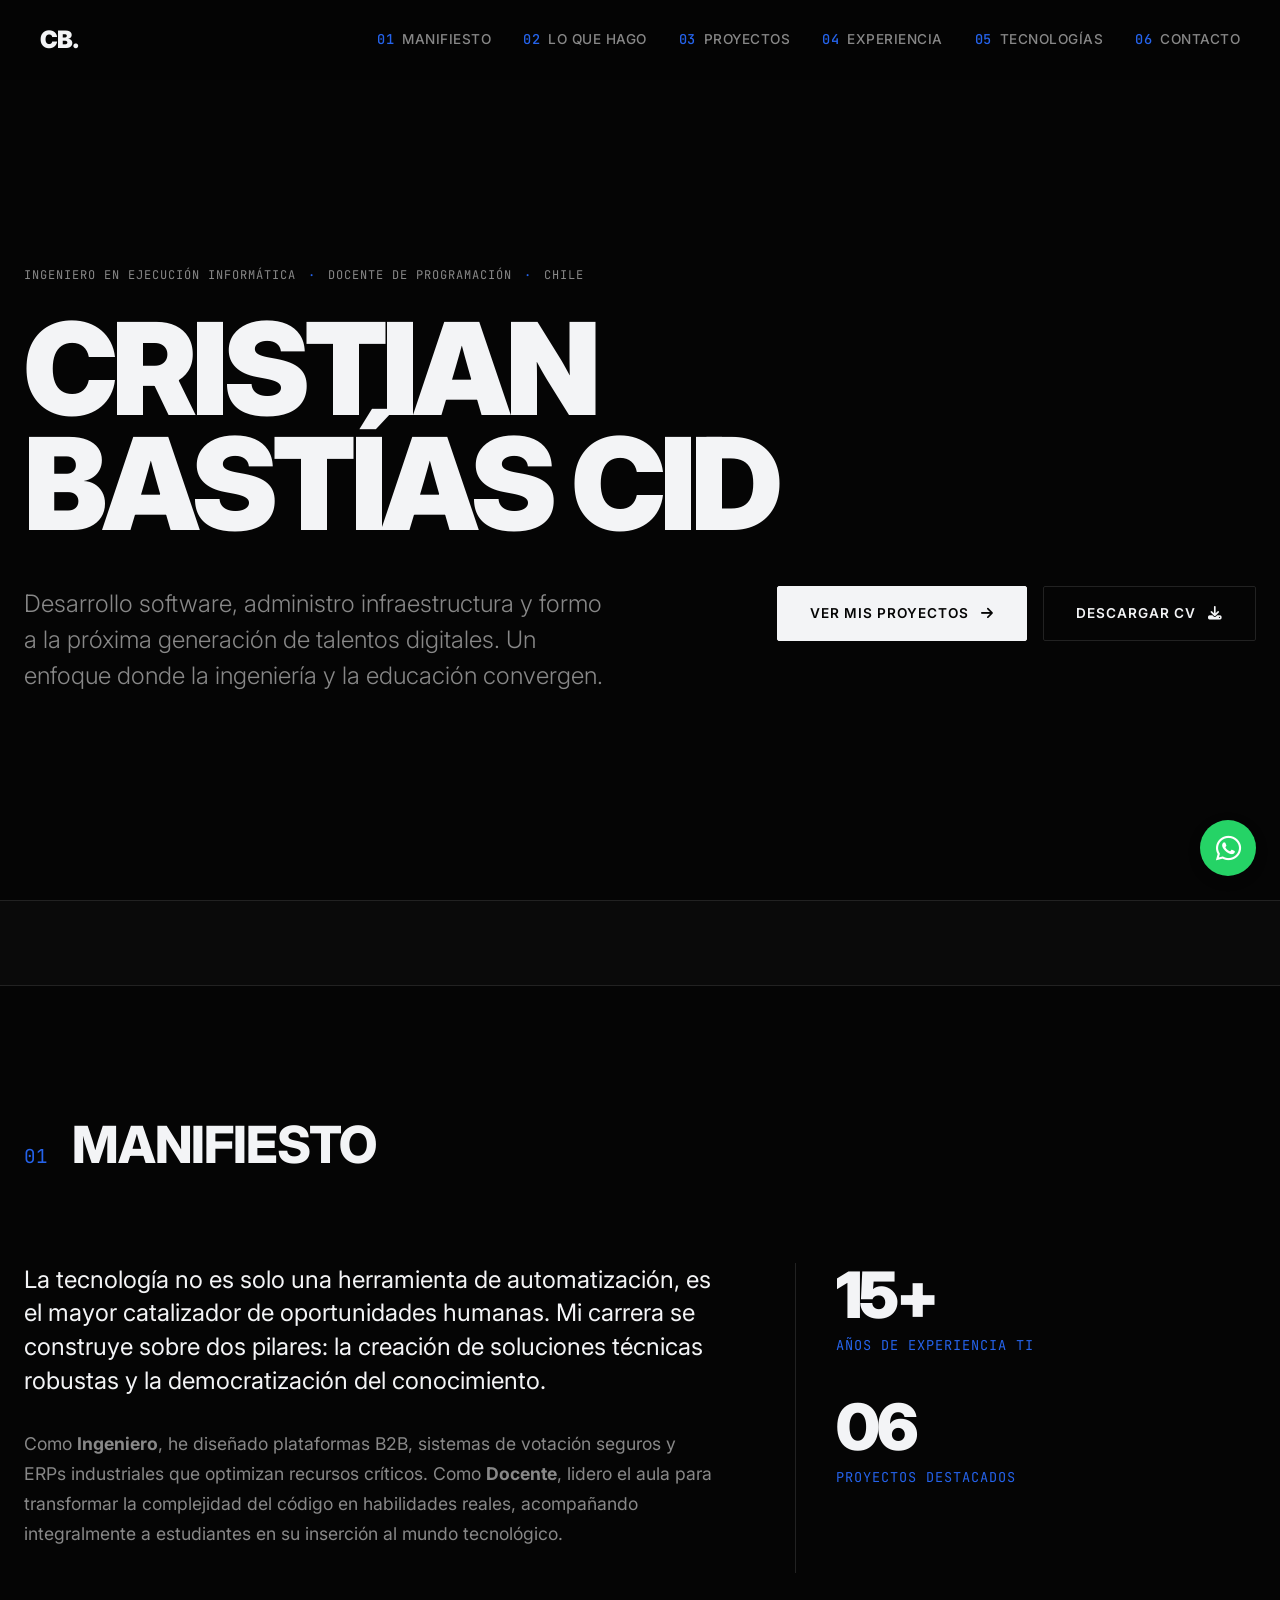
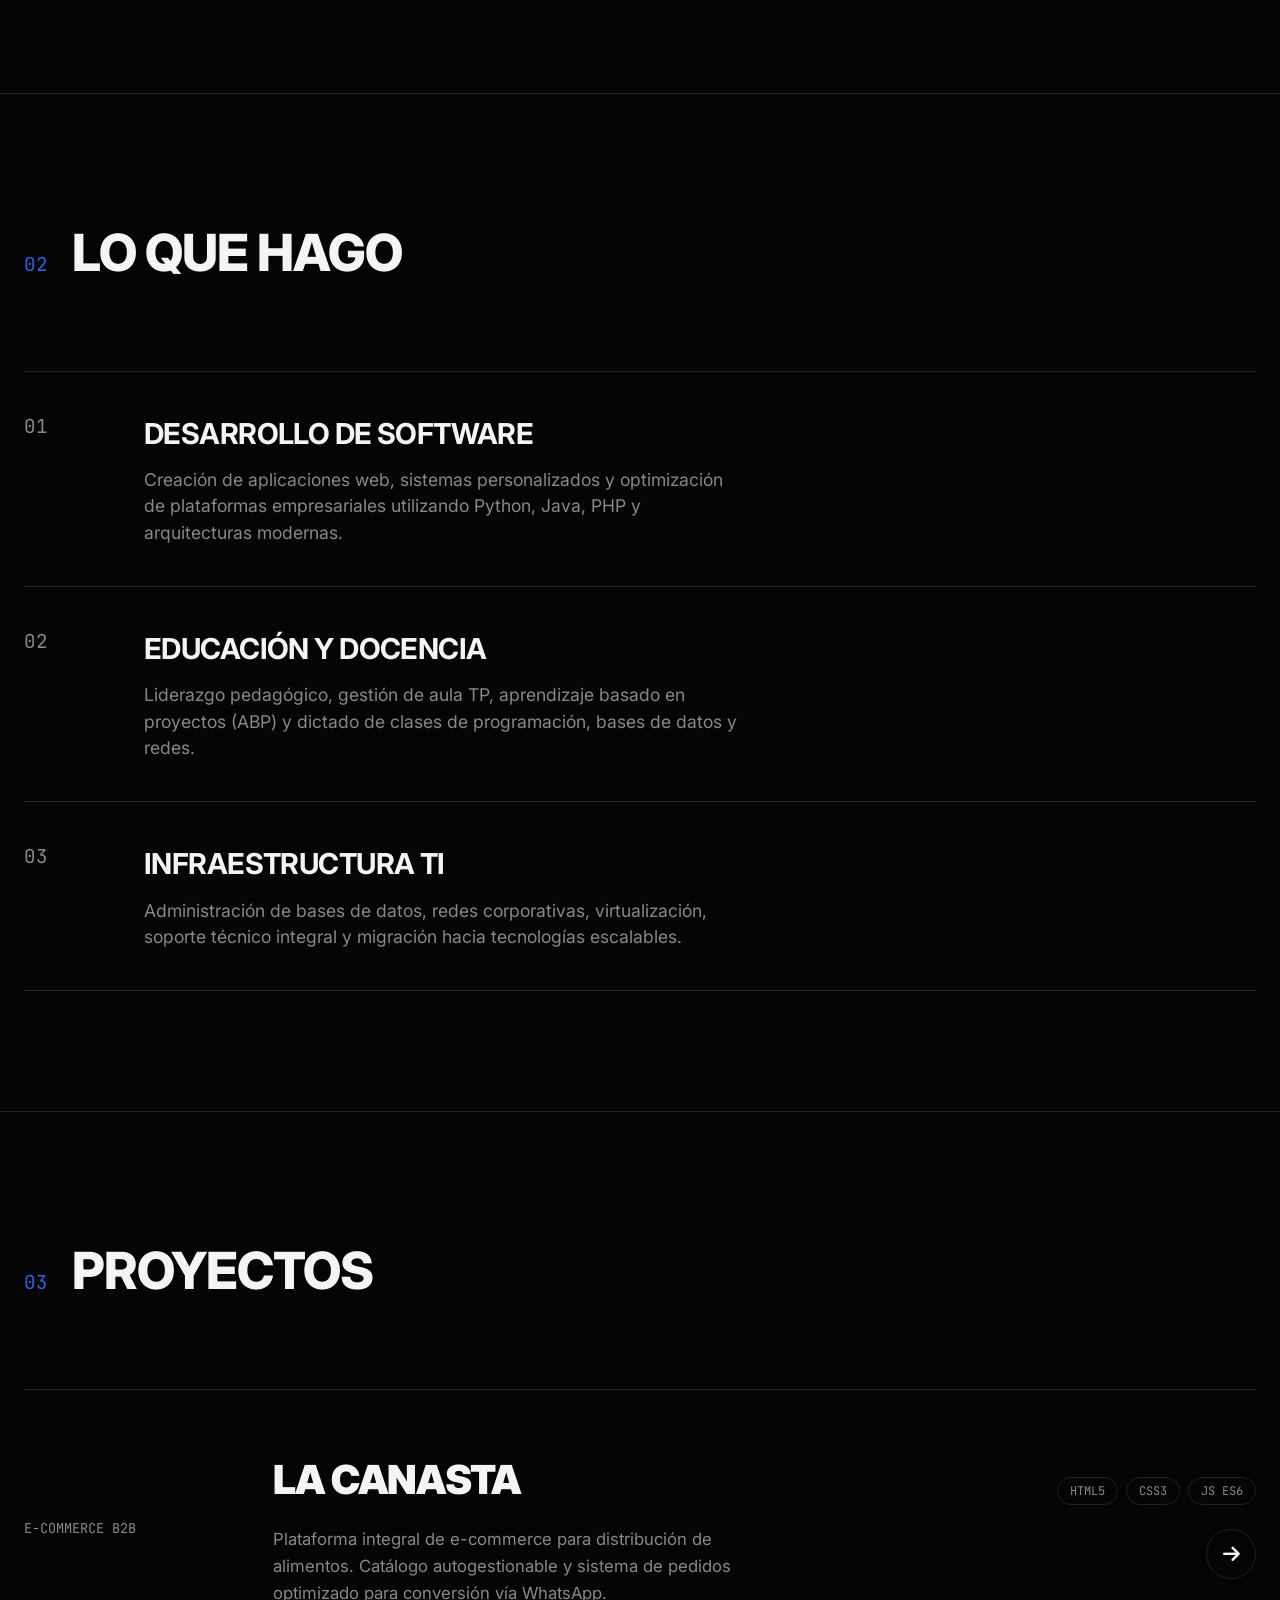
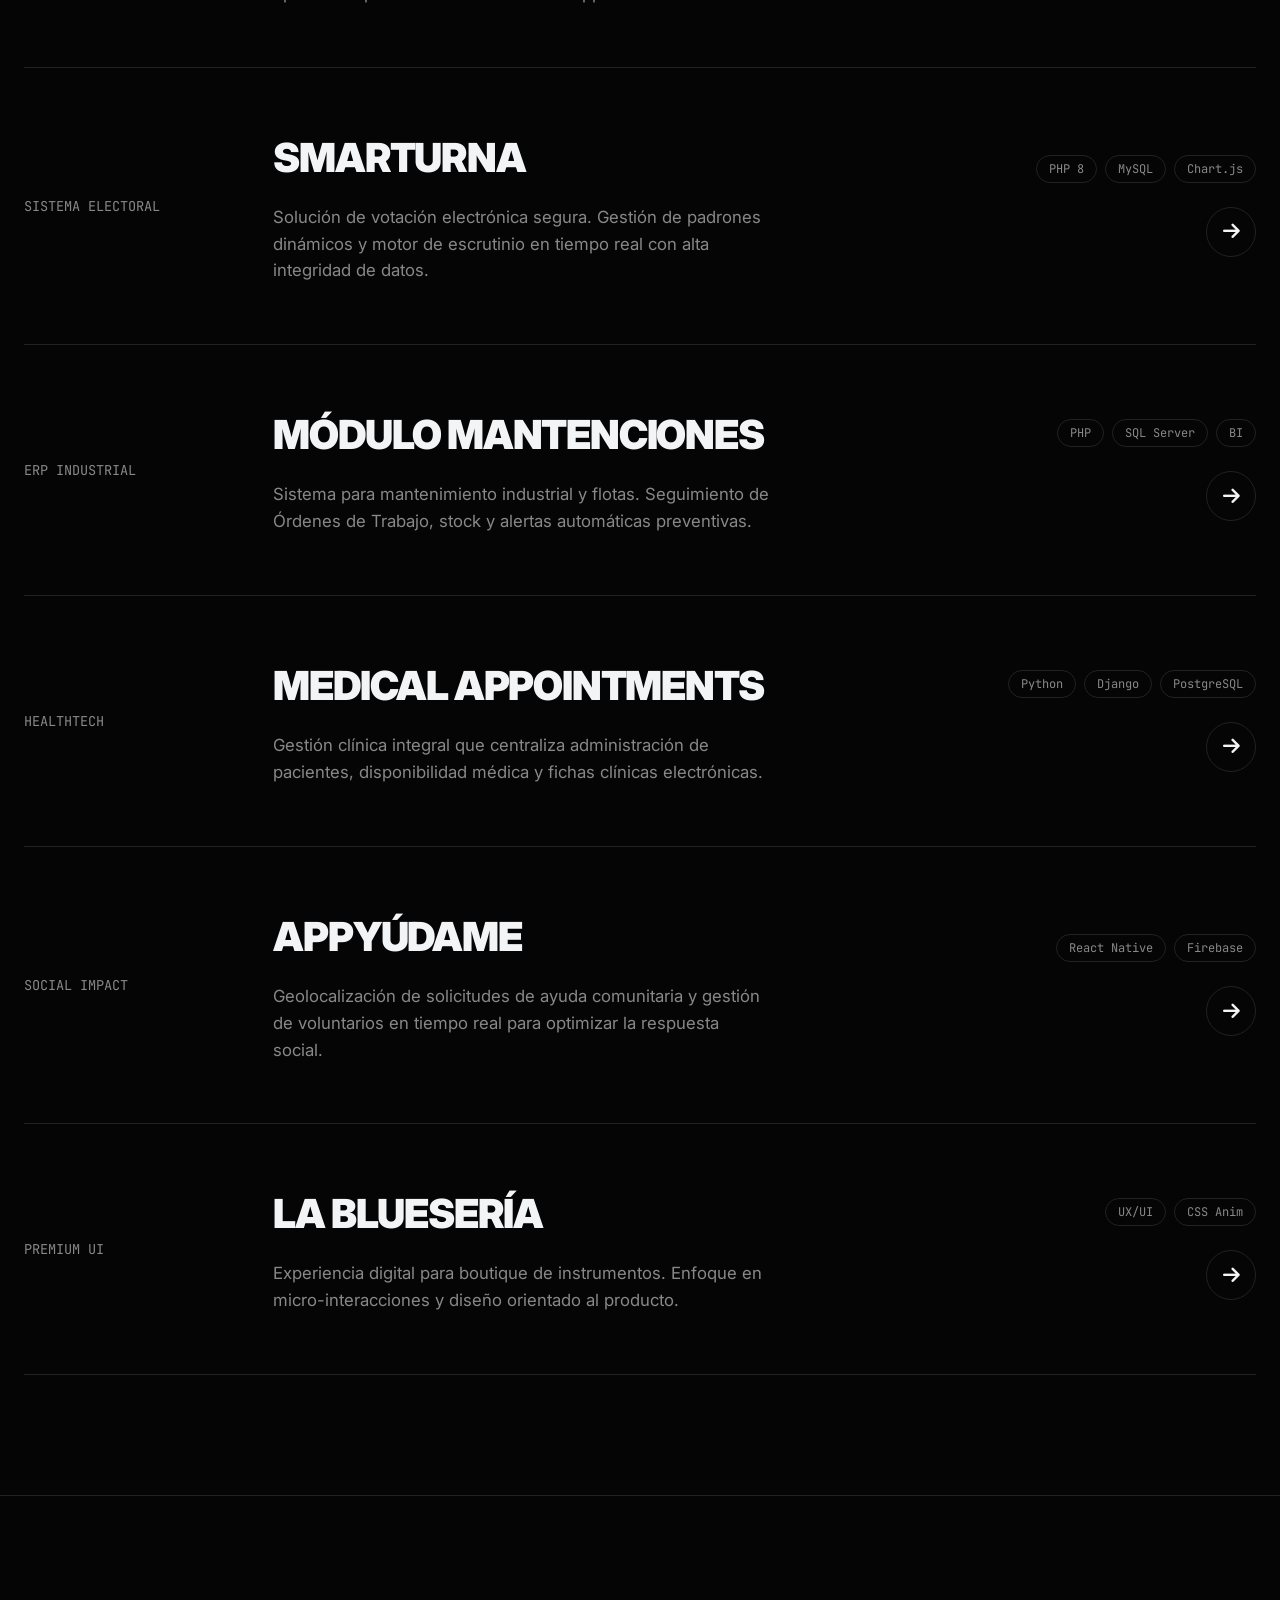
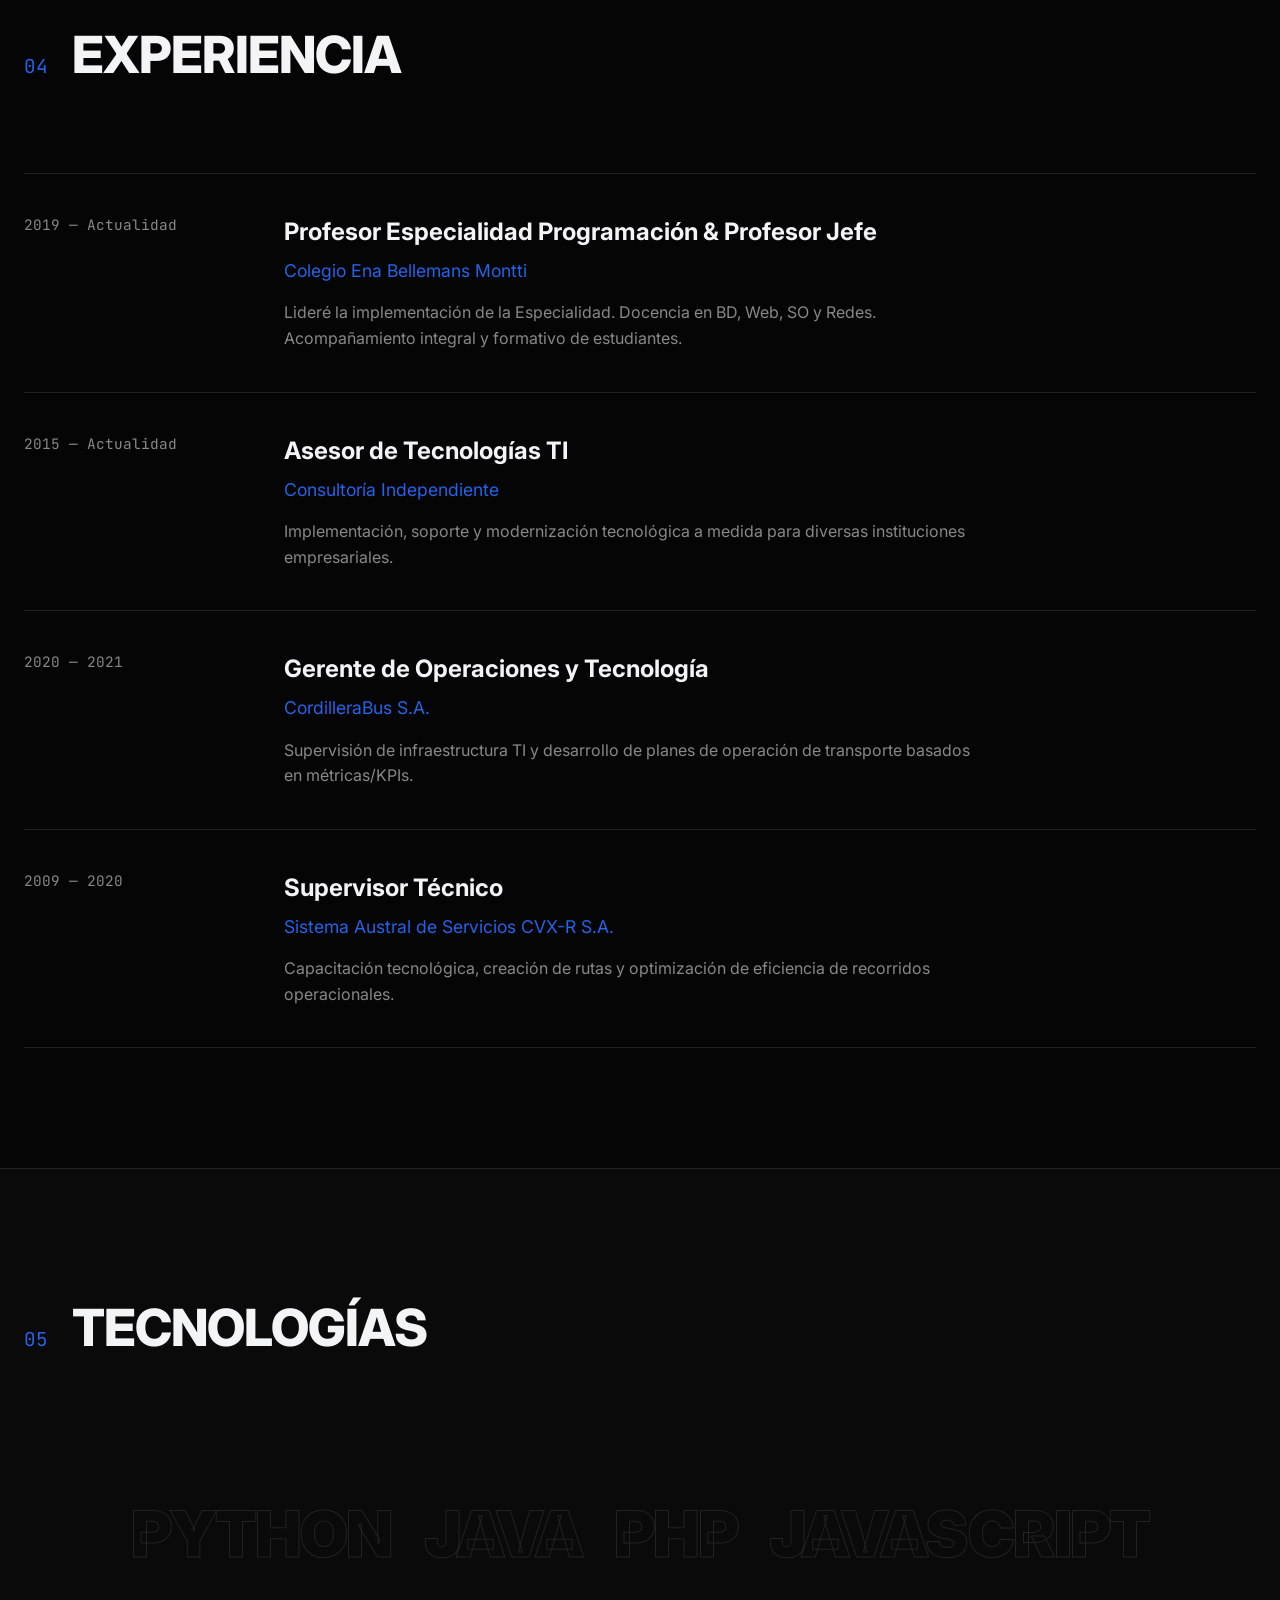
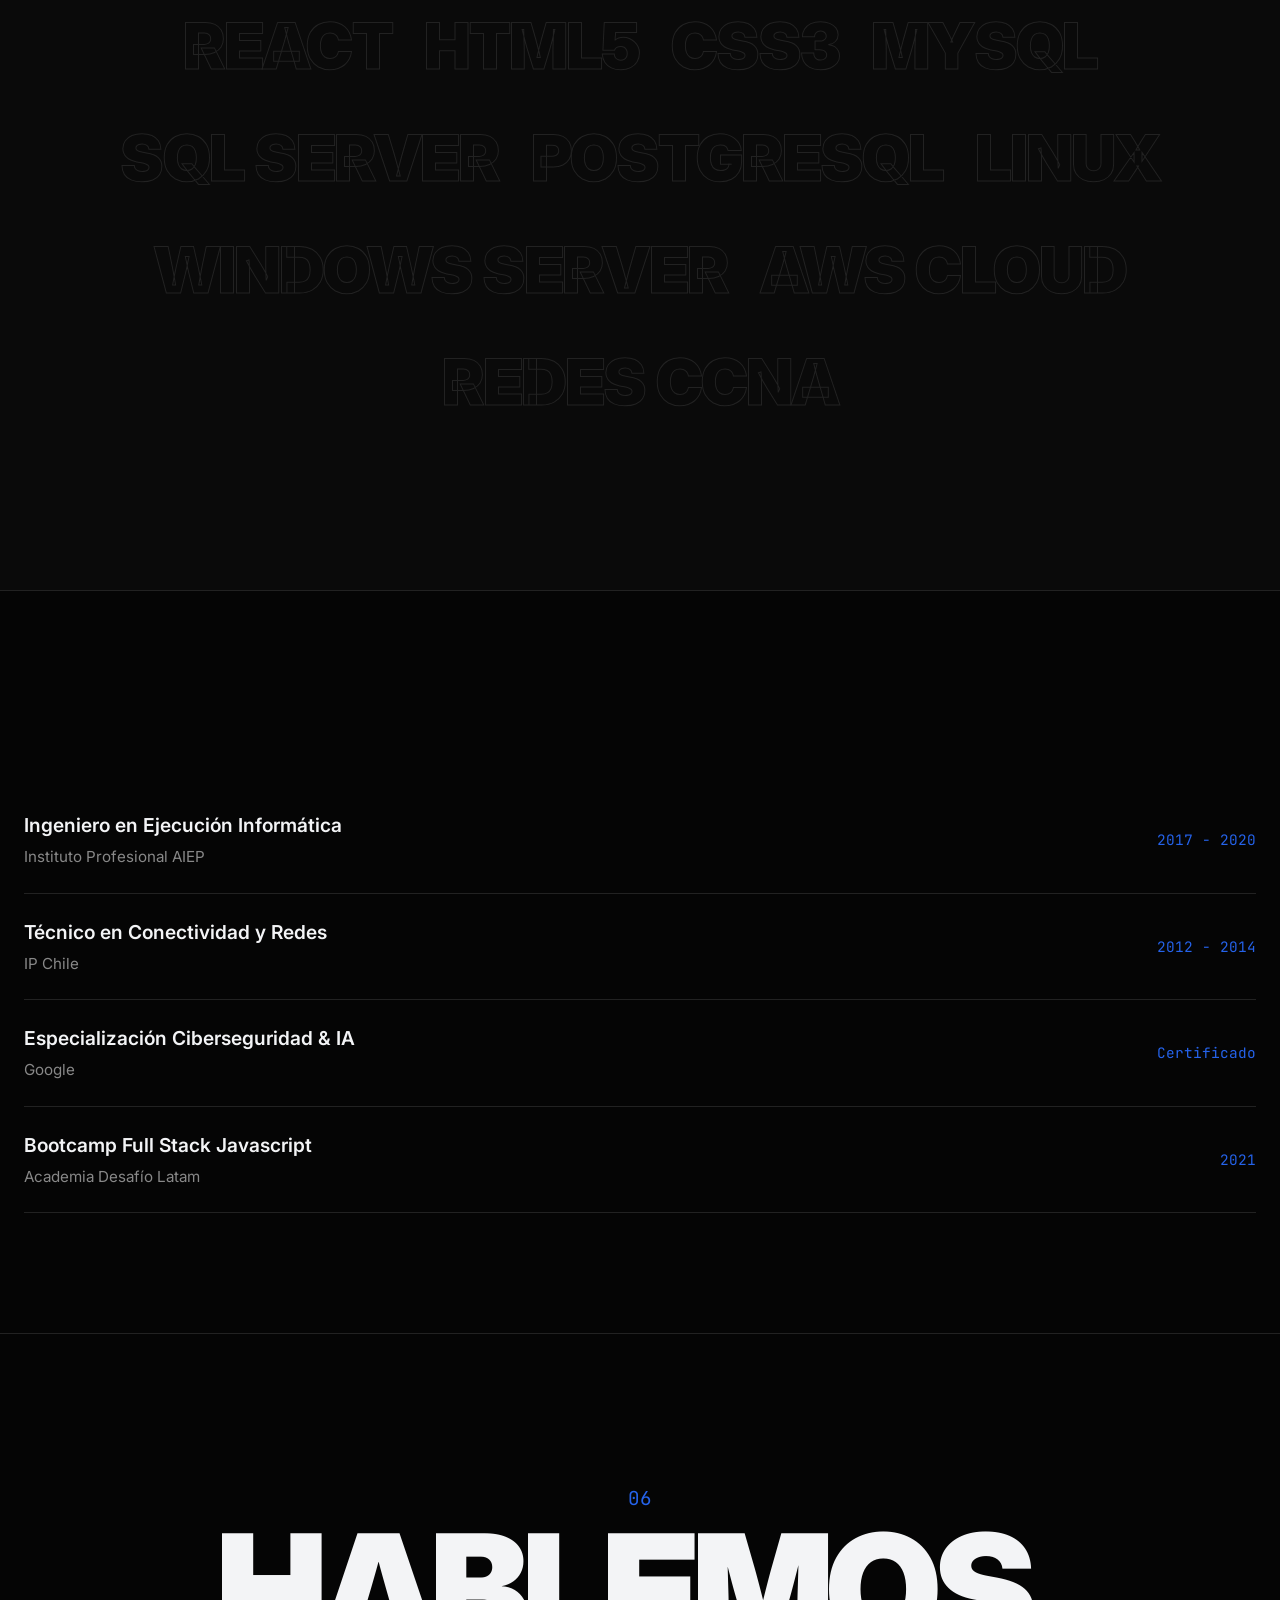
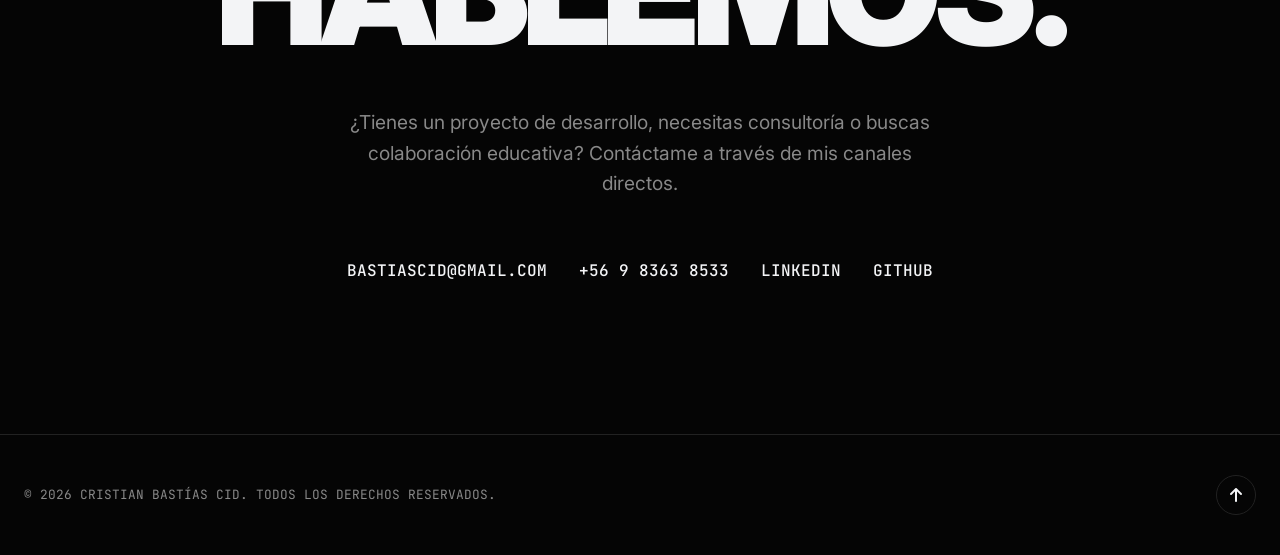
==== commit d27f0d52: "Diseño Editorial Final y Efecto Matrix Binario Sutil" ====
--- a/index.html
+++ b/index.html
@@ -3,314 +3,394 @@
 <head>
     <meta charset="UTF-8">
     <meta name="viewport" content="width=device-width, initial-scale=1.0">
-    <title>Cristian Bastías Cid | Ingeniero & Docente TI</title>
-    <meta name="description" content="Portafolio profesional de Cristian Bastías Cid. Ingeniero en Ejecución Informática, docente de programación y desarrollador de software.">
+    <title>Cristian Bastías Cid — Ingeniero & Docente</title>
+    <meta name="description" content="Portafolio editorial de Cristian Bastías Cid. Ingeniero en Ejecución Informática, docente de programación y experto en soluciones tecnológicas.">
     
-    <!-- Google Fonts: Inter (Editorial/UI) & JetBrains Mono (Tech) -->
+    <!-- Fuentes Editoriales -->
     <link rel="preconnect" href="https://fonts.googleapis.com">
     <link rel="preconnect" href="https://fonts.gstatic.com" crossorigin>
-    <link href="https://fonts.googleapis.com/css2?family=Inter:wght@300;400;500;600;700&family=JetBrains+Mono:wght@400;500;600&display=swap" rel="stylesheet">
+    <!-- Inter para titulares masivos (Black/900) y JetBrains Mono para data técnica -->
+    <link href="https://fonts.googleapis.com/css2?family=Inter:wght@300;400;500;800;900&family=JetBrains+Mono:wght@400;500&display=swap" rel="stylesheet">
     
-    <!-- FontAwesome (Ligero) -->
+    <!-- FontAwesome para iconos sutiles -->
     <link rel="stylesheet" href="https://cdnjs.cloudflare.com/ajax/libs/font-awesome/6.4.0/css/all.min.css">
-    
     <link rel="stylesheet" href="styles.css">
 </head>
 <body>
-    <nav class="navbar">
-        <div class="nav-container">
-            <a href="#inicio" class="nav-logo" aria-label="Ir al inicio">CB<span>.</span></a>
-            <button class="mobile-menu-btn" aria-label="Abrir Menú"><i class="fa-solid fa-bars"></i></button>
-            <div class="nav-links">
-                <a href="#sobre-mi">Sobre mí</a>
-                <a href="#experiencia">Experiencia</a>
-                <a href="#proyectos">Proyectos</a>
-                <a href="#habilidades">Tecnologías</a>
-                <a href="#contacto" class="nav-cta">Contactar</a>
-            </div>
+    <!-- Fondo Animado Matrix Editorial -->
+    <canvas id="matrix-bg" aria-hidden="true"></canvas>
+    
+    <!-- NAVEGACIÓN EDITORIAL -->
+    <nav class="nav-editorial">
+        <a href="#inicio" class="nav-brand" aria-label="Volver al inicio">CB.</a>
+        <div class="nav-menu">
+            <a href="#manifiesto"><span>01</span> Manifiesto</a>
+            <a href="#enfoque"><span>02</span> Lo que hago</a>
+            <a href="#proyectos"><span>03</span> Proyectos</a>
+            <a href="#experiencia"><span>04</span> Experiencia</a>
+            <a href="#tecnologias"><span>05</span> Tecnologías</a>
+            <a href="#contacto"><span>06</span> Contacto</a>
         </div>
+        <button class="menu-trigger" aria-label="Abrir Menú"><i class="fa-solid fa-bars"></i></button>
     </nav>
 
+    <!-- MENÚ MÓVIL OVERLAY -->
+    <div class="mobile-overlay">
+        <button class="close-menu" aria-label="Cerrar Menú"><i class="fa-solid fa-xmark"></i></button>
+        <div class="mobile-links">
+            <a href="#manifiesto"><span>01</span> Manifiesto</a>
+            <a href="#enfoque"><span>02</span> Lo que hago</a>
+            <a href="#proyectos"><span>03</span> Proyectos</a>
+            <a href="#experiencia"><span>04</span> Experiencia</a>
+            <a href="#tecnologias"><span>05</span> Tecnologías</a>
+            <a href="#contacto"><span>06</span> Contacto</a>
+            <a href="CV_Cristian_Bastias.pdf" download class="mobile-cv">Descargar CV</a>
+        </div>
+    </div>
+
     <main>
-        <!-- HERO -->
-        <section id="inicio" class="hero section-padding">
-            <div class="container hero-grid">
-                <div class="hero-content reveal">
-                    <span class="hero-badge"><i class="fa-solid fa-terminal"></i> root@bastiascid:~# whoami</span>
-                    <h1 class="hero-title">Cristian Bastías Cid</h1>
-                    <h2 class="hero-subtitle">Ingeniero Informático <span class="accent">&</span> Docente TP</h2>
-                    <p class="hero-description">
-                        Especializado en desarrollo de sistemas, formación tecnológica y gestión de proyectos TI. Combino la ingeniería de software con una profunda vocación pedagógica para crear soluciones y formar a la próxima generación de talentos digitales.
+        <!-- HERO GIGANTE -->
+        <section id="inicio" class="section-hero">
+            <div class="container">
+                <div class="hero-top-tags reveal-up">
+                    <span>INGENIERO EN EJECUCIÓN INFORMÁTICA</span>
+                    <span class="separator">·</span>
+                    <span>DOCENTE DE PROGRAMACIÓN</span>
+                    <span class="separator">·</span>
+                    <span>CHILE</span>
+                </div>
+                
+                <h1 class="massive-title reveal-up delay-1">CRISTIAN<br>BASTÍAS CID</h1>
+                
+                <div class="hero-bottom grid-2">
+                    <p class="hero-manifesto reveal-up delay-2">
+                        Desarrollo software, administro infraestructura y formo a la próxima generación de talentos digitales. Un enfoque donde la ingeniería y la educación convergen.
                     </p>
-                    <div class="hero-buttons">
-                        <a href="#proyectos" class="btn btn-primary">Ver Proyectos</a>
-                        <a href="#experiencia" class="btn btn-secondary">Conocer trayectoria</a>
-                        <a href="CV_Cristian_Bastias.pdf" download="CV_Cristian_Bastias.pdf" class="btn btn-outline" aria-label="Descargar currículum en PDF"><i class="fa-solid fa-download"></i> Descargar CV</a>
-                    </div>
-                </div>
-            </div>
-        </section>
-
-        <!-- SOBRE MI (ÁREAS) -->
-        <section id="sobre-mi" class="section-padding bg-alt">
-            <div class="container reveal">
-                <div class="section-header">
-                    <h2 class="section-title">Enfoque Profesional</h2>
-                    <p class="section-subtitle">Tres pilares fundamentales que definen mi carrera</p>
-                </div>
-                <div class="areas-grid">
-                    <div class="area-card">
-                        <div class="area-icon"><i class="fa-solid fa-code"></i></div>
-                        <h3>Desarrollo</h3>
-                        <p>Creación de páginas web, sistemas personalizados y optimización de plataformas existentes utilizando tecnologías robustas como Python, Java y PHP.</p>
-                    </div>
-                    <div class="area-card">
-                        <div class="area-icon"><i class="fa-solid fa-chalkboard-user"></i></div>
-                        <h3>Educación</h3>
-                        <p>Liderazgo pedagógico, gestión de aula TP y dictado de clases de programación, impulsando el aprendizaje mediante resolución de problemas reales.</p>
-                    </div>
-                    <div class="area-card">
-                        <div class="area-icon"><i class="fa-solid fa-server"></i></div>
-                        <h3>Tecnología</h3>
-                        <p>Administración de bases de datos, redes corporativas, virtualización, soporte técnico integral y modernización de sistemas empresariales.</p>
-                    </div>
-                </div>
-            </div>
-        </section>
-
-        <!-- EXPERIENCIA -->
-        <section id="experiencia" class="section-padding">
-            <div class="container reveal">
-                <div class="section-header">
-                    <h2 class="section-title">Trayectoria</h2>
-                    <p class="section-subtitle">Mi experiencia laboral en el sector educativo y corporativo</p>
-                </div>
-                <div class="timeline">
-                    <div class="timeline-item">
-                        <div class="timeline-dot"></div>
-                        <div class="timeline-date">2019 - Actualidad</div>
-                        <div class="timeline-content">
-                            <h3>Profesor Especialidad Programación & Profesor Jefe</h3>
-                            <h4>Colegio Ena Bellemans Montti</h4>
-                            <p>Lideré la implementación y consolidación de la Especialidad de Programación. Docencia en Programación, Bases de Datos, Desarrollo Web, SO y Redes. Además, realizo acompañamiento integral, formativo y socioemocional como Profesor Jefe.</p>
-                        </div>
-                    </div>
-                    <div class="timeline-item">
-                        <div class="timeline-dot"></div>
-                        <div class="timeline-date">2015 - Actualidad</div>
-                        <div class="timeline-content">
-                            <h3>Asesor de Tecnologías TI</h3>
-                            <h4>Consultoría Independiente</h4>
-                            <p>Asesorías informáticas integrales para diversas instituciones y empresas, enfocadas en la implementación, soporte y modernización tecnológica a la medida.</p>
-                        </div>
-                    </div>
-                    <div class="timeline-item">
-                        <div class="timeline-dot"></div>
-                        <div class="timeline-date">2020 - 2021</div>
-                        <div class="timeline-content">
-                            <h3>Gerente de Operaciones y Tecnología</h3>
-                            <h4>CordilleraBus S.A.</h4>
-                            <p>Evaluación e implementación de sistemas tecnológicos para transporte. Supervisión de soluciones TI (redes, servidores) y desarrollo de planes de operación basados en métricas y KPI.</p>
-                        </div>
-                    </div>
-                    <div class="timeline-item">
-                        <div class="timeline-dot"></div>
-                        <div class="timeline-date">2009 - 2020</div>
-                        <div class="timeline-content">
-                            <h3>Encargado Comercialización y Supervisor Técnico</h3>
-                            <h4>Sistema Austral de Servicios CVX-R S.A.</h4>
-                            <p>Asesorías y capacitaciones en tecnología especializada para transporte. Creación de rutas, geocercas y optimización de eficiencia de recorridos operacionales.</p>
-                        </div>
-                    </div>
-                </div>
-            </div>
-        </section>
-
-        <!-- PROYECTOS -->
-        <section id="proyectos" class="section-padding bg-alt">
-            <div class="container reveal">
-                <div class="section-header">
-                    <h2 class="section-title">Proyectos Destacados</h2>
-                    <p class="section-subtitle">Soluciones de software diseñadas y desarrolladas</p>
-                </div>
-                <div class="projects-grid">
-                    <div class="project-card">
-                        <div class="project-header">
-                            <h3>La Canasta</h3>
-                            <a href="https://github.com/bastiascid" target="_blank" class="project-link" aria-label="Repositorio Privado"><i class="fa-solid fa-lock"></i></a>
-                        </div>
-                        <p>Plataforma integral de e-commerce B2B para distribución de alimentos. Catálogo autogestionable y sistema de pedidos optimizado para WhatsApp.</p>
-                        <div class="project-tags">
-                            <span>HTML5</span><span>CSS3</span><span>JS ES6</span>
-                        </div>
-                    </div>
-                    <div class="project-card">
-                        <div class="project-header">
-                            <h3>SmartUrna</h3>
-                            <a href="https://github.com/bastiascid" target="_blank" class="project-link" aria-label="Repositorio Privado"><i class="fa-solid fa-lock"></i></a>
-                        </div>
-                        <p>Solución de votación electrónica segura. Gestión de padrones dinámicos y motor de escrutinio en tiempo real con visualización de datos de alta integridad.</p>
-                        <div class="project-tags">
-                            <span>PHP 8</span><span>MySQL</span><span>Chart.js</span>
-                        </div>
-                    </div>
-                    <div class="project-card">
-                        <div class="project-header">
-                            <h3>Módulo Mantenciones</h3>
-                            <a href="https://github.com/bastiascid" target="_blank" class="project-link" aria-label="Repositorio Privado"><i class="fa-solid fa-lock"></i></a>
-                        </div>
-                        <p>ERP para mantenimiento industrial y flotas. Seguimiento de Órdenes de Trabajo, control de stock y alertas automáticas para mantenimientos preventivos.</p>
-                        <div class="project-tags">
-                            <span>PHP</span><span>SQL Server</span><span>BI</span>
-                        </div>
-                    </div>
-                    <div class="project-card">
-                        <div class="project-header">
-                            <h3>Medical Appointments</h3>
-                            <a href="https://github.com/bastiascid" target="_blank" class="project-link" aria-label="Repositorio Privado"><i class="fa-solid fa-lock"></i></a>
-                        </div>
-                        <p>Gestión clínica integral que centraliza administración de pacientes, disponibilidad de profesionales médicos y fichas médicas electrónicas.</p>
-                        <div class="project-tags">
-                            <span>Python</span><span>Django</span><span>PostgreSQL</span>
-                        </div>
-                    </div>
-                    <div class="project-card">
-                        <div class="project-header">
-                            <h3>Appyúdame</h3>
-                            <a href="https://github.com/bastiascid" target="_blank" class="project-link" aria-label="Repositorio Privado"><i class="fa-solid fa-lock"></i></a>
-                        </div>
-                        <p>Plataforma de impacto social. Geolocalización de solicitudes de ayuda comunitaria y gestión de voluntarios en tiempo real.</p>
-                        <div class="project-tags">
-                            <span>React Native</span><span>Firebase</span>
-                        </div>
-                    </div>
-                    <div class="project-card">
-                        <div class="project-header">
-                            <h3>La Bluesería</h3>
-                            <a href="https://github.com/bastiascid" target="_blank" class="project-link" aria-label="Repositorio Privado"><i class="fa-solid fa-lock"></i></a>
-                        </div>
-                        <p>Experiencia digital premium para boutique de instrumentos. Enfoque en diseño oscuro, micro-interacciones sutiles y UI orientada al producto.</p>
-                        <div class="project-tags">
-                            <span>UX/UI</span><span>Animations</span>
-                        </div>
-                    </div>
-                </div>
-            </div>
-        </section>
-
-        <!-- HABILIDADES -->
-        <section id="habilidades" class="section-padding">
-            <div class="container reveal">
-                <div class="section-header">
-                    <h2 class="section-title">Tecnologías y Competencias</h2>
-                    <p class="section-subtitle">Herramientas técnicas y metodológicas</p>
-                </div>
-                <div class="skills-grid">
-                    <div class="skill-group">
-                        <h3 class="skill-category-title"><i class="fa-solid fa-code"></i> Desarrollo</h3>
-                        <div class="chips-container">
-                            <span class="chip">Python</span>
-                            <span class="chip">Java</span>
-                            <span class="chip">PHP</span>
-                            <span class="chip">JavaScript</span>
-                            <span class="chip">React</span>
-                            <span class="chip">HTML5 & CSS3</span>
-                        </div>
-                    </div>
-                    <div class="skill-group">
-                        <h3 class="skill-category-title"><i class="fa-solid fa-database"></i> Datos e Infraestructura</h3>
-                        <div class="chips-container">
-                            <span class="chip">MySQL</span>
-                            <span class="chip">SQL Server</span>
-                            <span class="chip">PostgreSQL</span>
-                            <span class="chip">Linux</span>
-                            <span class="chip">Cloud (AWS)</span>
-                            <span class="chip">Redes (Cisco CCNA)</span>
-                        </div>
-                    </div>
-                    <div class="skill-group">
-                        <h3 class="skill-category-title"><i class="fa-solid fa-brain"></i> Competencias</h3>
-                        <div class="chips-container">
-                            <span class="chip">Aprendizaje por Proyectos (ABP)</span>
-                            <span class="chip">Gestión de Aula TP</span>
-                            <span class="chip">Liderazgo Pedagógico</span>
-                            <span class="chip">Resolución de Problemas</span>
-                            <span class="chip">Gestión de TI</span>
-                        </div>
-                    </div>
-                </div>
-            </div>
-        </section>
-
-        <!-- EDUCACION -->
-        <section id="educacion" class="section-padding bg-alt">
-            <div class="container reveal">
-                <div class="section-header">
-                    <h2 class="section-title">Formación y Certificaciones</h2>
-                </div>
-                <div class="education-grid">
-                    <div class="edu-card">
+                    <div class="hero-actions reveal-up delay-3">
+                        <a href="#proyectos" class="btn-editorial">Ver mis proyectos <i class="fa-solid fa-arrow-right"></i></a>
+                        <a href="CV_Cristian_Bastias.pdf" download="CV_Cristian_Bastias.pdf" class="btn-editorial outline">Descargar CV <i class="fa-solid fa-download"></i></a>
+                    </div>
+                </div>
+            </div>
+        </section>
+
+        <!-- MARQUEE ANIMADO -->
+        <div class="marquee-container" aria-hidden="true">
+            <div class="marquee-content">
+                DESARROLLO · EDUCACIÓN · TECNOLOGÍA · SISTEMAS · PROGRAMACIÓN · INFRAESTRUCTURA · 
+                DESARROLLO · EDUCACIÓN · TECNOLOGÍA · SISTEMAS · PROGRAMACIÓN · INFRAESTRUCTURA ·
+                DESARROLLO · EDUCACIÓN · TECNOLOGÍA · SISTEMAS · PROGRAMACIÓN · INFRAESTRUCTURA ·
+            </div>
+        </div>
+
+        <!-- 01 MANIFIESTO -->
+        <section id="manifiesto" class="section-editorial">
+            <div class="container">
+                <div class="section-header reveal-up">
+                    <span class="section-num">01</span>
+                    <h2 class="section-title">MANIFIESTO</h2>
+                </div>
+                
+                <div class="manifesto-grid">
+                    <div class="manifesto-text reveal-up">
+                        <p class="lead-text">
+                            La tecnología no es solo una herramienta de automatización, es el mayor catalizador de oportunidades humanas. Mi carrera se construye sobre dos pilares: la creación de soluciones técnicas robustas y la democratización del conocimiento.
+                        </p>
+                        <p>
+                            Como <strong>Ingeniero</strong>, he diseñado plataformas B2B, sistemas de votación seguros y ERPs industriales que optimizan recursos críticos. Como <strong>Docente</strong>, lidero el aula para transformar la complejidad del código en habilidades reales, acompañando integralmente a estudiantes en su inserción al mundo tecnológico.
+                        </p>
+                    </div>
+                    <div class="manifesto-stats reveal-up delay-1">
+                        <div class="stat-box">
+                            <span class="stat-number">15+</span>
+                            <span class="stat-label">AÑOS DE EXPERIENCIA TI</span>
+                        </div>
+                        <div class="stat-box">
+                            <span class="stat-number">06</span>
+                            <span class="stat-label">PROYECTOS DESTACADOS</span>
+                        </div>
+                    </div>
+                </div>
+            </div>
+        </section>
+
+        <!-- 02 LO QUE HAGO -->
+        <section id="enfoque" class="section-editorial border-top">
+            <div class="container">
+                <div class="section-header reveal-up">
+                    <span class="section-num">02</span>
+                    <h2 class="section-title">LO QUE HAGO</h2>
+                </div>
+                
+                <div class="services-list">
+                    <article class="service-row reveal-up">
+                        <div class="service-num">01</div>
+                        <div class="service-content">
+                            <h3>DESARROLLO DE SOFTWARE</h3>
+                            <p>Creación de aplicaciones web, sistemas personalizados y optimización de plataformas empresariales utilizando Python, Java, PHP y arquitecturas modernas.</p>
+                        </div>
+                    </article>
+                    <article class="service-row reveal-up">
+                        <div class="service-num">02</div>
+                        <div class="service-content">
+                            <h3>EDUCACIÓN Y DOCENCIA</h3>
+                            <p>Liderazgo pedagógico, gestión de aula TP, aprendizaje basado en proyectos (ABP) y dictado de clases de programación, bases de datos y redes.</p>
+                        </div>
+                    </article>
+                    <article class="service-row reveal-up">
+                        <div class="service-num">03</div>
+                        <div class="service-content">
+                            <h3>INFRAESTRUCTURA TI</h3>
+                            <p>Administración de bases de datos, redes corporativas, virtualización, soporte técnico integral y migración hacia tecnologías escalables.</p>
+                        </div>
+                    </article>
+                </div>
+            </div>
+        </section>
+
+        <!-- 03 PROYECTOS -->
+        <section id="proyectos" class="section-editorial border-top">
+            <div class="container">
+                <div class="section-header reveal-up">
+                    <span class="section-num">03</span>
+                    <h2 class="section-title">PROYECTOS</h2>
+                </div>
+                
+                <div class="projects-editorial-list">
+                    <!-- Proyecto 1 -->
+                    <article class="project-row reveal-up">
+                        <div class="proj-meta">
+                            <span class="proj-cat">E-Commerce B2B</span>
+                        </div>
+                        <div class="proj-main">
+                            <h3 class="proj-title">LA CANASTA</h3>
+                            <p class="proj-desc">Plataforma integral de e-commerce para distribución de alimentos. Catálogo autogestionable y sistema de pedidos optimizado para conversión vía WhatsApp.</p>
+                        </div>
+                        <div class="proj-tech">
+                            <div class="tags"><span>HTML5</span><span>CSS3</span><span>JS ES6</span></div>
+                            <a href="https://github.com/bastiascid" target="_blank" rel="noopener" class="proj-link"><i class="fa-solid fa-arrow-right"></i></a>
+                        </div>
+                    </article>
+                    
+                    <!-- Proyecto 2 -->
+                    <article class="project-row reveal-up">
+                        <div class="proj-meta">
+                            <span class="proj-cat">Sistema Electoral</span>
+                        </div>
+                        <div class="proj-main">
+                            <h3 class="proj-title">SMARTURNA</h3>
+                            <p class="proj-desc">Solución de votación electrónica segura. Gestión de padrones dinámicos y motor de escrutinio en tiempo real con alta integridad de datos.</p>
+                        </div>
+                        <div class="proj-tech">
+                            <div class="tags"><span>PHP 8</span><span>MySQL</span><span>Chart.js</span></div>
+                            <a href="https://github.com/bastiascid" target="_blank" rel="noopener" class="proj-link"><i class="fa-solid fa-arrow-right"></i></a>
+                        </div>
+                    </article>
+
+                    <!-- Proyecto 3 -->
+                    <article class="project-row reveal-up">
+                        <div class="proj-meta">
+                            <span class="proj-cat">ERP Industrial</span>
+                        </div>
+                        <div class="proj-main">
+                            <h3 class="proj-title">MÓDULO MANTENCIONES</h3>
+                            <p class="proj-desc">Sistema para mantenimiento industrial y flotas. Seguimiento de Órdenes de Trabajo, stock y alertas automáticas preventivas.</p>
+                        </div>
+                        <div class="proj-tech">
+                            <div class="tags"><span>PHP</span><span>SQL Server</span><span>BI</span></div>
+                            <a href="https://github.com/bastiascid" target="_blank" rel="noopener" class="proj-link"><i class="fa-solid fa-arrow-right"></i></a>
+                        </div>
+                    </article>
+
+                    <!-- Proyecto 4 -->
+                    <article class="project-row reveal-up">
+                        <div class="proj-meta">
+                            <span class="proj-cat">HealthTech</span>
+                        </div>
+                        <div class="proj-main">
+                            <h3 class="proj-title">MEDICAL APPOINTMENTS</h3>
+                            <p class="proj-desc">Gestión clínica integral que centraliza administración de pacientes, disponibilidad médica y fichas clínicas electrónicas.</p>
+                        </div>
+                        <div class="proj-tech">
+                            <div class="tags"><span>Python</span><span>Django</span><span>PostgreSQL</span></div>
+                            <a href="https://github.com/bastiascid" target="_blank" rel="noopener" class="proj-link"><i class="fa-solid fa-arrow-right"></i></a>
+                        </div>
+                    </article>
+
+                    <!-- Proyecto 5 -->
+                    <article class="project-row reveal-up">
+                        <div class="proj-meta">
+                            <span class="proj-cat">Social Impact</span>
+                        </div>
+                        <div class="proj-main">
+                            <h3 class="proj-title">APPYÚDAME</h3>
+                            <p class="proj-desc">Geolocalización de solicitudes de ayuda comunitaria y gestión de voluntarios en tiempo real para optimizar la respuesta social.</p>
+                        </div>
+                        <div class="proj-tech">
+                            <div class="tags"><span>React Native</span><span>Firebase</span></div>
+                            <a href="https://github.com/bastiascid" target="_blank" rel="noopener" class="proj-link"><i class="fa-solid fa-arrow-right"></i></a>
+                        </div>
+                    </article>
+
+                    <!-- Proyecto 6 -->
+                    <article class="project-row reveal-up">
+                        <div class="proj-meta">
+                            <span class="proj-cat">Premium UI</span>
+                        </div>
+                        <div class="proj-main">
+                            <h3 class="proj-title">LA BLUESERÍA</h3>
+                            <p class="proj-desc">Experiencia digital para boutique de instrumentos. Enfoque en micro-interacciones y diseño orientado al producto.</p>
+                        </div>
+                        <div class="proj-tech">
+                            <div class="tags"><span>UX/UI</span><span>CSS Anim</span></div>
+                            <a href="https://github.com/bastiascid" target="_blank" rel="noopener" class="proj-link"><i class="fa-solid fa-arrow-right"></i></a>
+                        </div>
+                    </article>
+                </div>
+            </div>
+        </section>
+
+        <!-- 04 EXPERIENCIA -->
+        <section id="experiencia" class="section-editorial border-top">
+            <div class="container">
+                <div class="section-header reveal-up">
+                    <span class="section-num">04</span>
+                    <h2 class="section-title">EXPERIENCIA</h2>
+                </div>
+                
+                <div class="timeline-editorial">
+                    <div class="time-node reveal-up">
+                        <div class="time-meta">2019 — Actualidad</div>
+                        <div class="time-data">
+                            <h3 class="time-role">Profesor Especialidad Programación & Profesor Jefe</h3>
+                            <h4 class="time-org">Colegio Ena Bellemans Montti</h4>
+                            <p>Lideré la implementación de la Especialidad. Docencia en BD, Web, SO y Redes. Acompañamiento integral y formativo de estudiantes.</p>
+                        </div>
+                    </div>
+                    <div class="time-node reveal-up">
+                        <div class="time-meta">2015 — Actualidad</div>
+                        <div class="time-data">
+                            <h3 class="time-role">Asesor de Tecnologías TI</h3>
+                            <h4 class="time-org">Consultoría Independiente</h4>
+                            <p>Implementación, soporte y modernización tecnológica a medida para diversas instituciones empresariales.</p>
+                        </div>
+                    </div>
+                    <div class="time-node reveal-up">
+                        <div class="time-meta">2020 — 2021</div>
+                        <div class="time-data">
+                            <h3 class="time-role">Gerente de Operaciones y Tecnología</h3>
+                            <h4 class="time-org">CordilleraBus S.A.</h4>
+                            <p>Supervisión de infraestructura TI y desarrollo de planes de operación de transporte basados en métricas/KPIs.</p>
+                        </div>
+                    </div>
+                    <div class="time-node reveal-up">
+                        <div class="time-meta">2009 — 2020</div>
+                        <div class="time-data">
+                            <h3 class="time-role">Supervisor Técnico</h3>
+                            <h4 class="time-org">Sistema Austral de Servicios CVX-R S.A.</h4>
+                            <p>Capacitación tecnológica, creación de rutas y optimización de eficiencia de recorridos operacionales.</p>
+                        </div>
+                    </div>
+                </div>
+            </div>
+        </section>
+
+        <!-- 05 TECNOLOGIAS -->
+        <section id="tecnologias" class="section-editorial border-top bg-alt">
+            <div class="container">
+                <div class="section-header reveal-up">
+                    <span class="section-num">05</span>
+                    <h2 class="section-title">TECNOLOGÍAS</h2>
+                </div>
+                
+                <div class="tech-cloud reveal-up">
+                    <span>PYTHON</span>
+                    <span>JAVA</span>
+                    <span>PHP</span>
+                    <span>JAVASCRIPT</span>
+                    <span>REACT</span>
+                    <span>HTML5</span>
+                    <span>CSS3</span>
+                    <span>MYSQL</span>
+                    <span>SQL SERVER</span>
+                    <span>POSTGRESQL</span>
+                    <span>LINUX</span>
+                    <span>WINDOWS SERVER</span>
+                    <span>AWS CLOUD</span>
+                    <span>REDES CCNA</span>
+                </div>
+            </div>
+        </section>
+
+        <!-- FORMACION ACADEMICA -->
+        <section class="section-editorial border-top">
+            <div class="container">
+                <h3 class="sub-editorial-title reveal-up">FORMACIÓN ACADÉMICA</h3>
+                
+                <div class="edu-editorial-list">
+                    <div class="edu-row reveal-up">
+                        <div class="edu-main">
+                            <h4>Ingeniero en Ejecución Informática</h4>
+                            <span>Instituto Profesional AIEP</span>
+                        </div>
                         <div class="edu-year">2017 - 2020</div>
-                        <h3>Ingeniero en Ejecución Informática</h3>
-                        <h4>Instituto Profesional AIEP</h4>
-                        <p>Mención en Desarrollo de Sistemas.</p>
-                    </div>
-                    <div class="edu-card">
+                    </div>
+                    <div class="edu-row reveal-up">
+                        <div class="edu-main">
+                            <h4>Técnico en Conectividad y Redes</h4>
+                            <span>IP Chile</span>
+                        </div>
                         <div class="edu-year">2012 - 2014</div>
-                        <h3>Técnico en Conectividad y Redes</h3>
-                        <h4>IP Chile</h4>
-                        <p>Certificaciones CCNA Exploration 1-4. Instructor Cisco CCNA 1 y 2.</p>
-                    </div>
-                    <div class="edu-card">
-                        <div class="edu-year">Google</div>
-                        <h3>Especialización en Ciberseguridad & IA</h3>
-                        <p>Gestión de riesgos, redes, Linux, SQL, detección y respuesta. Fundamentos de Inteligencia Artificial (90%).</p>
-                    </div>
-                    <div class="edu-card">
+                    </div>
+                    <div class="edu-row reveal-up">
+                        <div class="edu-main">
+                            <h4>Especialización Ciberseguridad & IA</h4>
+                            <span>Google</span>
+                        </div>
+                        <div class="edu-year">Certificado</div>
+                    </div>
+                    <div class="edu-row reveal-up">
+                        <div class="edu-main">
+                            <h4>Bootcamp Full Stack Javascript</h4>
+                            <span>Academia Desafío Latam</span>
+                        </div>
                         <div class="edu-year">2021</div>
-                        <h3>Bootcamp Full Stack Javascript</h3>
-                        <h4>Academia Desafío Latam</h4>
-                        <p>Beca Talento Digital, Desarrollo Frontend y Backend.</p>
-                    </div>
-                    <div class="edu-card">
-                        <div class="edu-year">2026</div>
-                        <h3>Gestión de Proyectos & Análisis de Negocios</h3>
-                        <h4>Coursera / Mine-Class</h4>
-                        <p>Gestión de Proyectos Mineros y Business Analysis Process Management.</p>
-                    </div>
-                    <div class="edu-card">
-                        <div class="edu-year">Varios</div>
-                        <h3>Diplomados de Especialización</h3>
-                        <p>Arquitectura Cloud (Kibernum), Proyectos TI (IACC), Innovación Liderazgo Educativo (Ciled), Ciencia de Datos (Edutecno).</p>
-                    </div>
-                </div>
-            </div>
-        </section>
-
-        <!-- CONTACTO -->
-        <section id="contacto" class="section-padding contact-section">
-            <div class="container reveal">
-                <div class="contact-box">
-                    <h2>¿Tienes un proyecto o necesitas apoyo tecnológico?</h2>
-                    <p>Estoy disponible para consultorías, proyectos de desarrollo de software y oportunidades educativas. Construyamos la próxima solución juntos.</p>
-                    <div class="contact-methods">
-                        <a href="mailto:bastiascid@gmail.com" class="contact-pill"><i class="fa-solid fa-envelope"></i> bastiascid@gmail.com</a>
-                        <a href="https://wa.me/56983638533" target="_blank" rel="noopener" class="contact-pill"><i class="fa-brands fa-whatsapp"></i> +56 9 8363 8533</a>
-                    </div>
-                    <div class="social-methods">
-                        <a href="https://www.linkedin.com/in/bastiascid/" target="_blank" rel="noopener" aria-label="LinkedIn"><i class="fa-brands fa-linkedin-in"></i></a>
-                        <a href="https://github.com/bastiascid" target="_blank" rel="noopener" aria-label="GitHub"><i class="fa-brands fa-github"></i></a>
+                    </div>
+                </div>
+            </div>
+        </section>
+
+        <!-- 06 CONTACTO -->
+        <section id="contacto" class="section-contact border-top">
+            <div class="container reveal-up">
+                <div class="contact-editorial">
+                    <span class="section-num">06</span>
+                    <h2 class="massive-contact">HABLEMOS.</h2>
+                    <p class="contact-desc">¿Tienes un proyecto de desarrollo, necesitas consultoría o buscas colaboración educativa? Contáctame a través de mis canales directos.</p>
+                    
+                    <div class="contact-links">
+                        <a href="mailto:bastiascid@gmail.com" class="c-link">BASTIASCID@GMAIL.COM</a>
+                        <a href="https://wa.me/56983638533" target="_blank" rel="noopener" class="c-link">+56 9 8363 8533</a>
+                        <a href="https://www.linkedin.com/in/bastiascid/" target="_blank" rel="noopener" class="c-link">LINKEDIN</a>
+                        <a href="https://github.com/bastiascid" target="_blank" rel="noopener" class="c-link">GITHUB</a>
                     </div>
                 </div>
             </div>
         </section>
     </main>
 
-    <footer>
+    <footer class="footer-editorial">
         <div class="container">
-            <p>&copy; 2026 Cristian Bastías Cid. Todos los derechos reservados.</p>
+            <p>© 2026 CRISTIAN BASTÍAS CID. TODOS LOS DERECHOS RESERVADOS.</p>
+            <a href="#inicio" class="back-to-top" aria-label="Volver arriba"><i class="fa-solid fa-arrow-up"></i></a>
         </div>
     </footer>
+
+    <!-- Botón Flotante de WhatsApp -->
+    <a href="https://wa.me/56983638533" class="whatsapp-float" aria-label="Contactar por WhatsApp" target="_blank" rel="noopener">
+        <i class="fa-brands fa-whatsapp"></i>
+        <span class="wa-tooltip">Escríbeme por WhatsApp</span>
+    </a>
 
     <script src="script.js"></script>
 </body>
--- a/styles.css
+++ b/styles.css
@@ -1,231 +1,319 @@
 /* ==========================================================================
-   VARIABLES Y CONFIGURACIÓN BASE
+   VARIABLES Y BASE EDITORIAL
    ========================================================================== */
 :root {
-    --bg-main: #0B0F19; /* Dark slate background */
-    --bg-surface: #121929; /* Card background */
-    --bg-surface-hover: #1A243A;
-    --accent: #2563EB; /* Tech Blue */
-    --accent-hover: #1D4ED8;
-    --text-primary: #F8FAFC;
-    --text-secondary: #94A3B8;
-    --border-color: rgba(255, 255, 255, 0.08);
-    --font-sans: 'Inter', system-ui, -apple-system, sans-serif;
+    --bg-main: #050505;       /* Negro absoluto/carbón */
+    --bg-alt: #0A0A0A;        /* Ligeramente más claro */
+    --text-primary: #F3F4F6;  /* Blanco roto / Gris muy claro */
+    --text-muted: #888888;    /* Gris medio para metadatos */
+    --border: #222222;        /* Bordes ultra finos y sutiles */
+    --accent: #2563EB;        /* Azul eléctrico controlado */
+    --accent-hover: #3B82F6;
+    
+    --font-display: 'Inter', system-ui, sans-serif;
     --font-mono: 'JetBrains Mono', monospace;
-    --radius-sm: 6px;
-    --radius-md: 12px;
-    --radius-lg: 20px;
-    --nav-height: 80px;
-    --transition: all 0.3s cubic-bezier(0.4, 0, 0.2, 1);
+    
+    --transition: all 0.4s cubic-bezier(0.16, 1, 0.3, 1);
 }
 
 * { margin: 0; padding: 0; box-sizing: border-box; }
 html { scroll-behavior: smooth; }
 body {
-    font-family: var(--font-sans);
+    font-family: var(--font-display);
     background-color: var(--bg-main);
     color: var(--text-primary);
-    line-height: 1.6;
+    line-height: 1.5;
     overflow-x: hidden;
     -webkit-font-smoothing: antialiased;
 }
 a { text-decoration: none; color: inherit; }
 ul { list-style: none; }
 
-.container {
-    max-width: 1100px;
-    margin: 0 auto;
-    padding: 0 24px;
-}
-.section-padding { padding: 100px 0; }
-.bg-alt { background-color: rgba(18, 25, 41, 0.4); }
-
-/* Tipografía y Jerarquía */
-h1, h2, h3, h4 { line-height: 1.2; font-weight: 600; color: var(--text-primary); letter-spacing: -0.02em; }
-.accent { color: var(--accent); }
-.section-header { margin-bottom: 64px; }
-.section-title { font-size: 2.5rem; margin-bottom: 12px; }
-.section-subtitle { font-size: 1.1rem; color: var(--text-secondary); font-weight: 400; }
-
-/* ==========================================================================
-   NAVEGACIÓN (NAVBAR)
-   ========================================================================== */
-.navbar {
-    position: fixed;
-    top: 0; width: 100%; height: var(--nav-height);
-    background: rgba(11, 15, 25, 0.85);
-    backdrop-filter: blur(12px);
-    -webkit-backdrop-filter: blur(12px);
-    border-bottom: 1px solid var(--border-color);
-    z-index: 1000;
-    display: flex; align-items: center;
-}
-.nav-container {
-    width: 100%; max-width: 1100px; margin: 0 auto; padding: 0 24px;
+.container { max-width: 1300px; margin: 0 auto; padding: 0 24px; }
+.border-top { border-top: 1px solid var(--border); }
+.bg-alt { background-color: var(--bg-alt); }
+
+/* Focus Accesible */
+a:focus-visible, button:focus-visible {
+    outline: 2px solid var(--accent);
+    outline-offset: 4px;
+}
+
+/* ==========================================================================
+   NAVEGACIÓN
+   ========================================================================== */
+.nav-editorial {
+    position: fixed; top: 0; left: 0; width: 100%; height: 80px;
     display: flex; justify-content: space-between; align-items: center;
-}
-.nav-logo { font-size: 1.5rem; font-weight: 700; font-family: var(--font-mono); letter-spacing: -1px; }
-.nav-logo span { color: var(--accent); }
-.nav-links { display: flex; gap: 32px; align-items: center; }
-.nav-links a { font-size: 0.95rem; color: var(--text-secondary); font-weight: 500; transition: var(--transition); }
-.nav-links a:hover { color: var(--text-primary); }
-.nav-cta {
-    background: rgba(37, 99, 235, 0.1); color: var(--accent) !important;
-    padding: 8px 20px; border-radius: var(--radius-sm); border: 1px solid rgba(37, 99, 235, 0.2);
-}
-.nav-cta:hover { background: var(--accent); color: #fff !important; }
-.mobile-menu-btn { display: none; background: none; border: none; color: var(--text-primary); font-size: 1.5rem; cursor: pointer; }
-
-/* ==========================================================================
-   HERO / PORTADA
-   ========================================================================== */
-.hero { min-height: 100vh; display: flex; align-items: center; padding-top: var(--nav-height); }
-.hero-content { max-width: 800px; }
-.hero-badge {
-    display: inline-block; font-family: var(--font-mono); font-size: 0.85rem;
-    color: var(--accent); background: rgba(37, 99, 235, 0.1);
-    padding: 6px 16px; border-radius: 20px; margin-bottom: 24px;
-    border: 1px solid rgba(37, 99, 235, 0.2);
-}
-.hero-title { font-size: clamp(3rem, 5vw, 4.5rem); letter-spacing: -0.03em; margin-bottom: 16px; font-weight: 700; }
-.hero-subtitle { font-size: clamp(1.2rem, 3vw, 2rem); color: var(--text-secondary); font-weight: 400; margin-bottom: 24px; }
-.hero-description { font-size: 1.1rem; color: var(--text-secondary); margin-bottom: 40px; max-width: 700px; }
-.hero-buttons { display: flex; gap: 16px; flex-wrap: wrap; }
-
-.btn {
-    display: inline-flex; align-items: center; gap: 10px;
-    padding: 12px 28px; border-radius: var(--radius-sm); font-weight: 500;
-    transition: var(--transition); cursor: pointer; font-size: 0.95rem;
-}
-.btn-primary { background: var(--accent); color: #fff; border: 1px solid var(--accent); }
-.btn-primary:hover { background: var(--accent-hover); transform: translateY(-2px); }
-.btn-secondary { background: var(--bg-surface); border: 1px solid var(--border-color); color: var(--text-primary); }
-.btn-secondary:hover { background: var(--bg-surface-hover); transform: translateY(-2px); border-color: rgba(255,255,255,0.2); }
-.btn-outline { background: transparent; border: 1px solid var(--border-color); color: var(--text-primary); }
-.btn-outline:hover { border-color: var(--text-secondary); transform: translateY(-2px); }
-
-/* ==========================================================================
-   ÁREAS Y EDUCACIÓN (TARJETAS)
-   ========================================================================== */
-.areas-grid, .education-grid { display: grid; grid-template-columns: repeat(auto-fit, minmax(300px, 1fr)); gap: 24px; }
-.area-card, .edu-card {
-    background: var(--bg-surface); border: 1px solid var(--border-color);
-    padding: 32px; border-radius: var(--radius-md); transition: var(--transition);
-}
-.area-card:hover, .edu-card:hover { transform: translateY(-4px); border-color: rgba(37, 99, 235, 0.4); background: var(--bg-surface-hover); }
-.area-icon { font-size: 1.8rem; color: var(--accent); margin-bottom: 24px; }
-.area-card h3 { font-size: 1.25rem; margin-bottom: 12px; }
-.area-card p, .edu-card p { color: var(--text-secondary); font-size: 0.95rem; }
-
-.edu-year { font-family: var(--font-mono); font-size: 0.85rem; color: var(--accent); margin-bottom: 12px; font-weight: 500; }
-.edu-card h3 { font-size: 1.1rem; margin-bottom: 6px; }
-.edu-card h4 { font-size: 0.9rem; color: var(--text-secondary); font-weight: 400; margin-bottom: 12px; }
-
-/* ==========================================================================
-   EXPERIENCIA (TIMELINE)
-   ========================================================================== */
-.timeline { position: relative; max-width: 800px; margin-left: 12px; }
-.timeline::before {
-    content: ''; position: absolute; left: 0; top: 0; height: 100%; width: 2px;
-    background: var(--border-color);
-}
-.timeline-item { position: relative; padding-left: 48px; margin-bottom: 48px; }
-.timeline-item:last-child { margin-bottom: 0; }
-.timeline-dot {
-    position: absolute; left: -6px; top: 6px; width: 14px; height: 14px;
-    background: var(--bg-main); border: 2px solid var(--accent); border-radius: 50%;
-}
-.timeline-date { font-family: var(--font-mono); font-size: 0.9rem; color: var(--accent); margin-bottom: 8px; font-weight: 500;}
-.timeline-content h3 { font-size: 1.2rem; margin-bottom: 4px; }
-.timeline-content h4 { font-size: 1rem; color: var(--text-secondary); font-weight: 400; margin-bottom: 16px; }
-.timeline-content p { color: var(--text-secondary); font-size: 0.95rem; }
-
-/* ==========================================================================
-   PROYECTOS
-   ========================================================================== */
-.projects-grid { display: grid; grid-template-columns: repeat(auto-fill, minmax(320px, 1fr)); gap: 24px; }
-.project-card {
-    background: var(--bg-surface); border: 1px solid var(--border-color);
-    padding: 32px; border-radius: var(--radius-md); display: flex; flex-direction: column;
-    transition: var(--transition);
-}
-.project-card:hover { transform: translateY(-4px); border-color: rgba(37, 99, 235, 0.4); background: var(--bg-surface-hover); }
-.project-header { display: flex; justify-content: space-between; align-items: flex-start; margin-bottom: 16px; }
-.project-header h3 { font-size: 1.25rem; }
-.project-link { color: var(--text-secondary); transition: var(--transition); font-size: 1.1rem; }
-.project-link:hover { color: var(--text-primary); }
-.project-card p { color: var(--text-secondary); font-size: 0.95rem; margin-bottom: 24px; flex-grow: 1; }
-.project-tags { display: flex; flex-wrap: wrap; gap: 8px; }
-.project-tags span {
-    font-family: var(--font-mono); font-size: 0.75rem; color: var(--text-primary);
-    background: rgba(255, 255, 255, 0.05); padding: 6px 12px; border-radius: 4px; border: 1px solid var(--border-color);
-}
-
-/* ==========================================================================
-   HABILIDADES (CHIPS)
-   ========================================================================== */
-.skills-grid { display: grid; grid-template-columns: repeat(auto-fit, minmax(300px, 1fr)); gap: 40px; }
-.skill-category-title { font-size: 1.1rem; margin-bottom: 20px; display: flex; align-items: center; gap: 10px; padding-bottom: 12px; border-bottom: 1px solid var(--border-color); color: var(--text-secondary); font-weight: 500;}
-.chips-container { display: flex; flex-wrap: wrap; gap: 12px; }
-.chip {
-    background: var(--bg-surface); border: 1px solid var(--border-color);
-    padding: 8px 16px; border-radius: 20px; font-size: 0.9rem; font-weight: 500;
-    transition: var(--transition); color: var(--text-primary);
-}
-.chip:hover { border-color: rgba(255,255,255,0.2); background: var(--bg-surface-hover); }
-
-/* ==========================================================================
-   CONTACTO & FOOTER
-   ========================================================================== */
-.contact-box {
-    background: linear-gradient(180deg, var(--bg-surface) 0%, rgba(11, 15, 25, 0) 100%);
-    border: 1px solid var(--border-color); border-radius: var(--radius-lg);
-    padding: 80px 40px; text-align: center; max-width: 900px; margin: 0 auto;
-}
-.contact-box h2 { font-size: 2.2rem; margin-bottom: 16px; letter-spacing: -0.02em; }
-.contact-box p { color: var(--text-secondary); font-size: 1.1rem; margin-bottom: 40px; max-width: 600px; margin-left: auto; margin-right: auto; }
-.contact-methods { display: flex; justify-content: center; gap: 16px; flex-wrap: wrap; margin-bottom: 40px; }
-.contact-pill {
-    display: inline-flex; align-items: center; gap: 10px;
-    background: var(--bg-main); border: 1px solid var(--border-color);
-    padding: 14px 28px; border-radius: 30px; font-weight: 500; transition: var(--transition);
-}
-.contact-pill:hover { border-color: var(--accent); color: var(--text-primary); background: rgba(37, 99, 235, 0.05); }
-.social-methods { display: flex; justify-content: center; gap: 16px; }
-.social-methods a {
-    width: 48px; height: 48px; border-radius: 50%; background: var(--bg-main);
-    border: 1px solid var(--border-color); display: flex; align-items: center; justify-content: center;
-    transition: var(--transition); font-size: 1.2rem; color: var(--text-secondary);
-}
-.social-methods a:hover { background: var(--bg-surface-hover); color: var(--text-primary); border-color: rgba(255,255,255,0.2); }
-
-footer { text-align: center; padding: 40px 0; color: var(--text-secondary); font-size: 0.9rem; font-family: var(--font-mono); }
-
-/* ==========================================================================
-   ANIMACIONES & RESPONSIVE
-   ========================================================================== */
-.reveal { opacity: 0; transform: translateY(20px); transition: 0.8s cubic-bezier(0.4, 0, 0.2, 1); }
-.reveal.active { opacity: 1; transform: translateY(0); }
+    padding: 0 40px; z-index: 1000;
+    background: rgba(5, 5, 5, 0.85); backdrop-filter: blur(10px); -webkit-backdrop-filter: blur(10px);
+    border-bottom: 1px solid transparent; transition: var(--transition);
+}
+.nav-editorial.scrolled { border-bottom: 1px solid var(--border); height: 70px; }
+.nav-brand { font-size: 1.5rem; font-weight: 900; letter-spacing: -1px; }
+.nav-menu { display: flex; gap: 32px; }
+.nav-menu a {
+    font-size: 0.85rem; font-weight: 500; text-transform: uppercase; letter-spacing: 0.5px;
+    color: var(--text-muted); transition: var(--transition); display: flex; gap: 8px;
+}
+.nav-menu a span { font-family: var(--font-mono); color: var(--accent); }
+.nav-menu a:hover { color: var(--text-primary); }
+
+.menu-trigger { display: none; background: none; border: none; color: var(--text-primary); font-size: 1.5rem; cursor: pointer; }
+
+/* Menú Móvil Overlay */
+.mobile-overlay {
+    position: fixed; top: 0; left: 0; width: 100%; height: 100vh;
+    background: var(--bg-main); z-index: 2000;
+    display: flex; flex-direction: column; justify-content: center; align-items: center;
+    opacity: 0; visibility: hidden; transition: var(--transition);
+}
+.mobile-overlay.active { opacity: 1; visibility: visible; }
+.close-menu { position: absolute; top: 30px; right: 30px; background: none; border: none; color: var(--text-primary); font-size: 2rem; cursor: pointer; }
+.mobile-links { display: flex; flex-direction: column; gap: 24px; text-align: center; }
+.mobile-links a { font-size: 1.5rem; font-weight: 600; text-transform: uppercase; color: var(--text-primary); }
+.mobile-links a span { font-family: var(--font-mono); color: var(--accent); font-size: 1rem; margin-right: 10px; }
+.mobile-cv { margin-top: 20px; color: var(--accent) !important; font-size: 1.2rem !important; }
+
+/* ==========================================================================
+   HERO MASIVO
+   ========================================================================== */
+.section-hero {
+    min-height: 100vh; display: flex; flex-direction: column; justify-content: center;
+    padding-top: 120px; padding-bottom: 60px;
+}
+.hero-top-tags {
+    font-family: var(--font-mono); font-size: 0.75rem; color: var(--text-muted);
+    display: flex; flex-wrap: wrap; gap: 12px; margin-bottom: 3vh; letter-spacing: 1px;
+}
+.hero-top-tags .separator { color: var(--accent); }
+
+.massive-title {
+    font-size: clamp(3.5rem, 10vw, 9rem);
+    font-weight: 900; line-height: 0.9; letter-spacing: -0.04em;
+    margin-bottom: 5vh; color: var(--text-primary); text-transform: uppercase;
+}
+
+.grid-2 { display: grid; grid-template-columns: 1fr 1fr; gap: 40px; align-items: start; }
+.hero-manifesto { font-size: clamp(1.1rem, 2vw, 1.5rem); font-weight: 300; color: var(--text-muted); line-height: 1.5; }
+
+.hero-actions { display: flex; gap: 16px; flex-wrap: wrap; justify-content: flex-end; }
+.btn-editorial {
+    display: inline-flex; align-items: center; gap: 12px;
+    padding: 16px 32px; font-weight: 600; text-transform: uppercase; letter-spacing: 1px; font-size: 0.85rem;
+    background: var(--text-primary); color: var(--bg-main); border: 1px solid var(--text-primary);
+    transition: var(--transition); cursor: pointer; border-radius: 2px;
+}
+.btn-editorial:hover { background: transparent; color: var(--text-primary); }
+.btn-editorial.outline { background: transparent; color: var(--text-primary); border-color: var(--border); }
+.btn-editorial.outline:hover { border-color: var(--text-primary); }
+
+/* ==========================================================================
+   MARQUEE
+   ========================================================================== */
+.marquee-container {
+    width: 100%; overflow: hidden; white-space: nowrap;
+    border-top: 1px solid var(--border); border-bottom: 1px solid var(--border);
+    padding: 24px 0; background: var(--bg-alt); display: flex;
+}
+.marquee-content {
+    font-size: 1.5rem; font-weight: 300; letter-spacing: 4px; color: var(--text-muted);
+    display: inline-block; padding-left: 100%;
+    animation: marquee 30s linear infinite;
+}
+@keyframes marquee { 0% { transform: translateX(0); } 100% { transform: translateX(-100%); } }
+
+/* ==========================================================================
+   SECCIONES EDITORIALES (Generales)
+   ========================================================================== */
+.section-editorial { padding: 120px 0; }
+.section-header { display: flex; align-items: baseline; gap: 24px; margin-bottom: 80px; }
+.section-num { font-family: var(--font-mono); font-size: 1.2rem; color: var(--accent); }
+.section-title { font-size: clamp(2rem, 4vw, 3.5rem); font-weight: 800; letter-spacing: -0.02em; text-transform: uppercase; }
+
+/* ==========================================================================
+   01 MANIFIESTO
+   ========================================================================== */
+.manifesto-grid { display: grid; grid-template-columns: 1.5fr 1fr; gap: 80px; }
+.manifesto-text p { font-size: 1.1rem; color: var(--text-muted); margin-bottom: 24px; line-height: 1.7; }
+.manifesto-text .lead-text { font-size: 1.5rem; color: var(--text-primary); font-weight: 400; margin-bottom: 32px; line-height: 1.4; }
+.manifesto-stats { display: flex; flex-direction: column; gap: 40px; border-left: 1px solid var(--border); padding-left: 40px; }
+.stat-box { display: flex; flex-direction: column; }
+.stat-number { font-size: 4rem; font-weight: 900; line-height: 1; letter-spacing: -0.05em; color: var(--text-primary); }
+.stat-label { font-family: var(--font-mono); font-size: 0.85rem; color: var(--accent); margin-top: 8px; letter-spacing: 1px; }
+
+/* ==========================================================================
+   02 LO QUE HAGO (SERVICIOS)
+   ========================================================================== */
+.services-list { display: flex; flex-direction: column; }
+.service-row {
+    display: grid; grid-template-columns: 80px 1fr; gap: 40px;
+    padding: 40px 0; border-bottom: 1px solid var(--border); transition: var(--transition);
+}
+.service-row:first-child { border-top: 1px solid var(--border); }
+.service-row:hover { padding-left: 20px; background: rgba(255,255,255,0.02); }
+.service-num { font-family: var(--font-mono); font-size: 1.2rem; color: var(--text-muted); }
+.service-content h3 { font-size: 1.8rem; margin-bottom: 12px; font-weight: 700; letter-spacing: -0.02em; }
+.service-content p { color: var(--text-muted); font-size: 1.1rem; max-width: 600px; }
+
+/* ==========================================================================
+   03 PROYECTOS EDITORIALES
+   ========================================================================== */
+.projects-editorial-list { display: flex; flex-direction: column; }
+.project-row {
+    display: grid; grid-template-columns: 1fr 3fr 1.5fr; gap: 40px;
+    padding: 60px 0; border-bottom: 1px solid var(--border); transition: var(--transition);
+    align-items: center;
+}
+.project-row:first-child { border-top: 1px solid var(--border); }
+.project-row:hover { background: rgba(255,255,255,0.01); }
+.proj-meta { font-family: var(--font-mono); font-size: 0.85rem; color: var(--text-muted); text-transform: uppercase; }
+.proj-main h3 { font-size: 2.5rem; font-weight: 900; letter-spacing: -0.03em; margin-bottom: 16px; transition: var(--transition); }
+.project-row:hover .proj-main h3 { color: var(--accent); transform: translateX(10px); }
+.proj-desc { color: var(--text-muted); font-size: 1.05rem; line-height: 1.6; max-width: 500px; }
+.proj-tech { display: flex; flex-direction: column; align-items: flex-end; gap: 24px; }
+.proj-tech .tags { display: flex; flex-wrap: wrap; gap: 8px; justify-content: flex-end; }
+.proj-tech span { border: 1px solid var(--border); padding: 4px 12px; font-size: 0.75rem; font-family: var(--font-mono); border-radius: 20px; color: var(--text-muted); }
+.proj-link {
+    width: 50px; height: 50px; border-radius: 50%; border: 1px solid var(--border);
+    display: flex; justify-content: center; align-items: center; font-size: 1.2rem;
+    color: var(--text-primary); transition: var(--transition);
+}
+.project-row:hover .proj-link { background: var(--text-primary); color: var(--bg-main); transform: rotate(-45deg); }
+
+/* ==========================================================================
+   04 EXPERIENCIA (TIMELINE EDITORIAL)
+   ========================================================================== */
+.timeline-editorial { display: flex; flex-direction: column; }
+.time-node {
+    display: grid; grid-template-columns: 200px 1fr; gap: 60px;
+    padding: 40px 0; border-bottom: 1px solid var(--border);
+}
+.time-node:first-child { border-top: 1px solid var(--border); }
+.time-meta { font-family: var(--font-mono); font-size: 0.9rem; color: var(--text-muted); }
+.time-role { font-size: 1.5rem; font-weight: 700; margin-bottom: 8px; }
+.time-org { font-size: 1.1rem; color: var(--accent); font-weight: 400; margin-bottom: 16px; }
+.time-data p { color: var(--text-muted); max-width: 700px; line-height: 1.6; }
+
+/* ==========================================================================
+   05 TECNOLOGÍAS CLOUD
+   ========================================================================== */
+.tech-cloud { display: flex; flex-wrap: wrap; gap: 16px 32px; justify-content: center; padding: 40px 0; }
+.tech-cloud span {
+    font-size: clamp(2rem, 5vw, 4.5rem); font-weight: 900; letter-spacing: -0.03em;
+    color: transparent; -webkit-text-stroke: 1px var(--border);
+    text-transform: uppercase; transition: var(--transition); cursor: default;
+}
+.tech-cloud span:hover { color: var(--text-primary); -webkit-text-stroke: 0px; transform: scale(1.05); }
+
+/* FORMACION ACADEMICA (Sub-sección) */
+.sub-editorial-title { font-size: 1.5rem; font-weight: 700; margin-bottom: 40px; letter-spacing: -0.02em; }
+.edu-row {
+    display: flex; justify-content: space-between; align-items: center;
+    padding: 24px 0; border-bottom: 1px solid var(--border);
+}
+.edu-main h4 { font-size: 1.2rem; font-weight: 600; margin-bottom: 4px; }
+.edu-main span { font-size: 0.95rem; color: var(--text-muted); }
+.edu-year { font-family: var(--font-mono); font-size: 0.9rem; color: var(--accent); }
+
+/* ==========================================================================
+   06 CONTACTO
+   ========================================================================== */
+.section-contact { padding: 150px 0; text-align: center; }
+.massive-contact {
+    font-size: clamp(4rem, 12vw, 10rem); font-weight: 900; line-height: 1; letter-spacing: -0.05em;
+    margin-bottom: 40px; color: var(--text-primary);
+}
+.contact-desc { font-size: 1.2rem; color: var(--text-muted); max-width: 600px; margin: 0 auto 60px; line-height: 1.6; }
+.contact-links { display: flex; justify-content: center; flex-wrap: wrap; gap: 32px; }
+.c-link {
+    font-family: var(--font-mono); font-size: 1rem; font-weight: 500;
+    color: var(--text-primary); border-bottom: 1px solid transparent; transition: var(--transition);
+}
+.c-link:hover { color: var(--accent); border-bottom: 1px solid var(--accent); }
+
+/* ==========================================================================
+   FOOTER
+   ========================================================================== */
+.footer-editorial { padding: 40px 0; border-top: 1px solid var(--border); display: flex; justify-content: center; }
+.footer-editorial .container { display: flex; justify-content: space-between; align-items: center; width: 100%; }
+.footer-editorial p { font-family: var(--font-mono); font-size: 0.8rem; color: var(--text-muted); }
+.back-to-top {
+    width: 40px; height: 40px; border: 1px solid var(--border); border-radius: 50%;
+    display: flex; justify-content: center; align-items: center; color: var(--text-primary); transition: var(--transition);
+}
+.back-to-top:hover { background: var(--text-primary); color: var(--bg-main); }
+
+/* ==========================================================================
+   WHATSAPP FLOTANTE
+   ========================================================================== */
+.whatsapp-float {
+    position: fixed; bottom: 24px; right: 24px; width: 56px; height: 56px;
+    background-color: #25D366; color: #FFF; border-radius: 50%;
+    display: flex; align-items: center; justify-content: center;
+    font-size: 1.8rem; box-shadow: 0 4px 12px rgba(0,0,0,0.3);
+    z-index: 1000; transition: var(--transition); text-decoration: none;
+}
+.whatsapp-float:hover { background-color: #128C7E; transform: scale(1.1); box-shadow: 0 6px 16px rgba(0,0,0,0.5); color: #fff; }
+.wa-tooltip {
+    position: absolute; right: 70px; top: 50%; transform: translateY(-50%);
+    background: var(--bg-alt); color: var(--text-primary);
+    padding: 8px 12px; border-radius: 4px; font-size: 0.8rem; font-family: var(--font-mono);
+    white-space: nowrap; opacity: 0; visibility: hidden;
+    transition: var(--transition); border: 1px solid var(--border); pointer-events: none;
+}
+.whatsapp-float:hover .wa-tooltip { opacity: 1; visibility: visible; transform: translateY(-50%) translateX(-10px); }
+
+/* ==========================================================================
+   FONDO MATRIX EDITORIAL
+   ========================================================================== */
+#matrix-bg {
+    position: fixed; top: 0; left: 0; width: 100vw; height: 100vh;
+    z-index: -1; opacity: 0.12; pointer-events: none;
+}
+
+/* ==========================================================================
+   ANIMACIONES & REVEAL
+   ========================================================================== */
+.reveal-up { opacity: 0; transform: translateY(40px); transition: 1s cubic-bezier(0.16, 1, 0.3, 1); }
+.reveal-up.active { opacity: 1; transform: translateY(0); }
+.delay-1 { transition-delay: 0.1s; }
+.delay-2 { transition-delay: 0.2s; }
+.delay-3 { transition-delay: 0.3s; }
+
+/* ==========================================================================
+   RESPONSIVE (Móviles)
+   ========================================================================== */
+@media (max-width: 992px) {
+    .nav-menu { display: none; }
+    .menu-trigger { display: block; }
+    .grid-2 { grid-template-columns: 1fr; }
+    .hero-actions { justify-content: flex-start; }
+    .manifesto-grid { grid-template-columns: 1fr; gap: 40px; }
+    .manifesto-stats { border-left: none; padding-left: 0; flex-direction: row; flex-wrap: wrap; border-top: 1px solid var(--border); padding-top: 40px; }
+    
+    .project-row { grid-template-columns: 1fr; gap: 20px; padding: 40px 0; }
+    .proj-tech { align-items: flex-start; flex-direction: row; justify-content: space-between; width: 100%; }
+    
+    .time-node { grid-template-columns: 1fr; gap: 16px; }
+}
 
 @media (max-width: 768px) {
-    .nav-links {
-        position: absolute; top: var(--nav-height); left: 0; width: 100%;
-        background: rgba(11, 15, 25, 0.98); border-bottom: 1px solid var(--border-color);
-        flex-direction: column; padding: 32px 24px; gap: 24px;
-        display: none;
-    }
-    .nav-links.active { display: flex; }
-    .mobile-menu-btn { display: block; }
-    
-    .hero-title { font-size: 2.5rem; }
-    .hero-subtitle { font-size: 1.3rem; }
-    .hero-buttons { flex-direction: column; width: 100%; }
-    .hero-buttons .btn { width: 100%; justify-content: center; }
-    
-    .timeline { margin-left: 8px; }
-    .timeline-item { padding-left: 32px; }
-    
-    .contact-box { padding: 40px 20px; }
-    .contact-methods { flex-direction: column; }
-    .contact-pill { width: 100%; justify-content: center; }
-}
+    .nav-editorial { padding: 0 24px; }
+    .massive-title { font-size: 3.5rem; }
+    .section-padding { padding: 80px 0; }
+    .section-title { font-size: 2.2rem; }
+    
+    .service-row { grid-template-columns: 1fr; gap: 16px; padding: 32px 0; }
+    .service-row:hover { padding-left: 0; }
+    
+    .tech-cloud span { font-size: 2.5rem; -webkit-text-stroke: 1px var(--border); }
+    
+    .massive-contact { font-size: 3.5rem; }
+    .contact-links { flex-direction: column; gap: 16px; align-items: center; }
+    
+    .footer-editorial .container { flex-direction: column; gap: 20px; text-align: center; }
+    
+    .whatsapp-float { bottom: 18px; right: 18px; width: 50px; height: 50px; font-size: 1.5rem; }
+    .wa-tooltip { display: none; }
+}
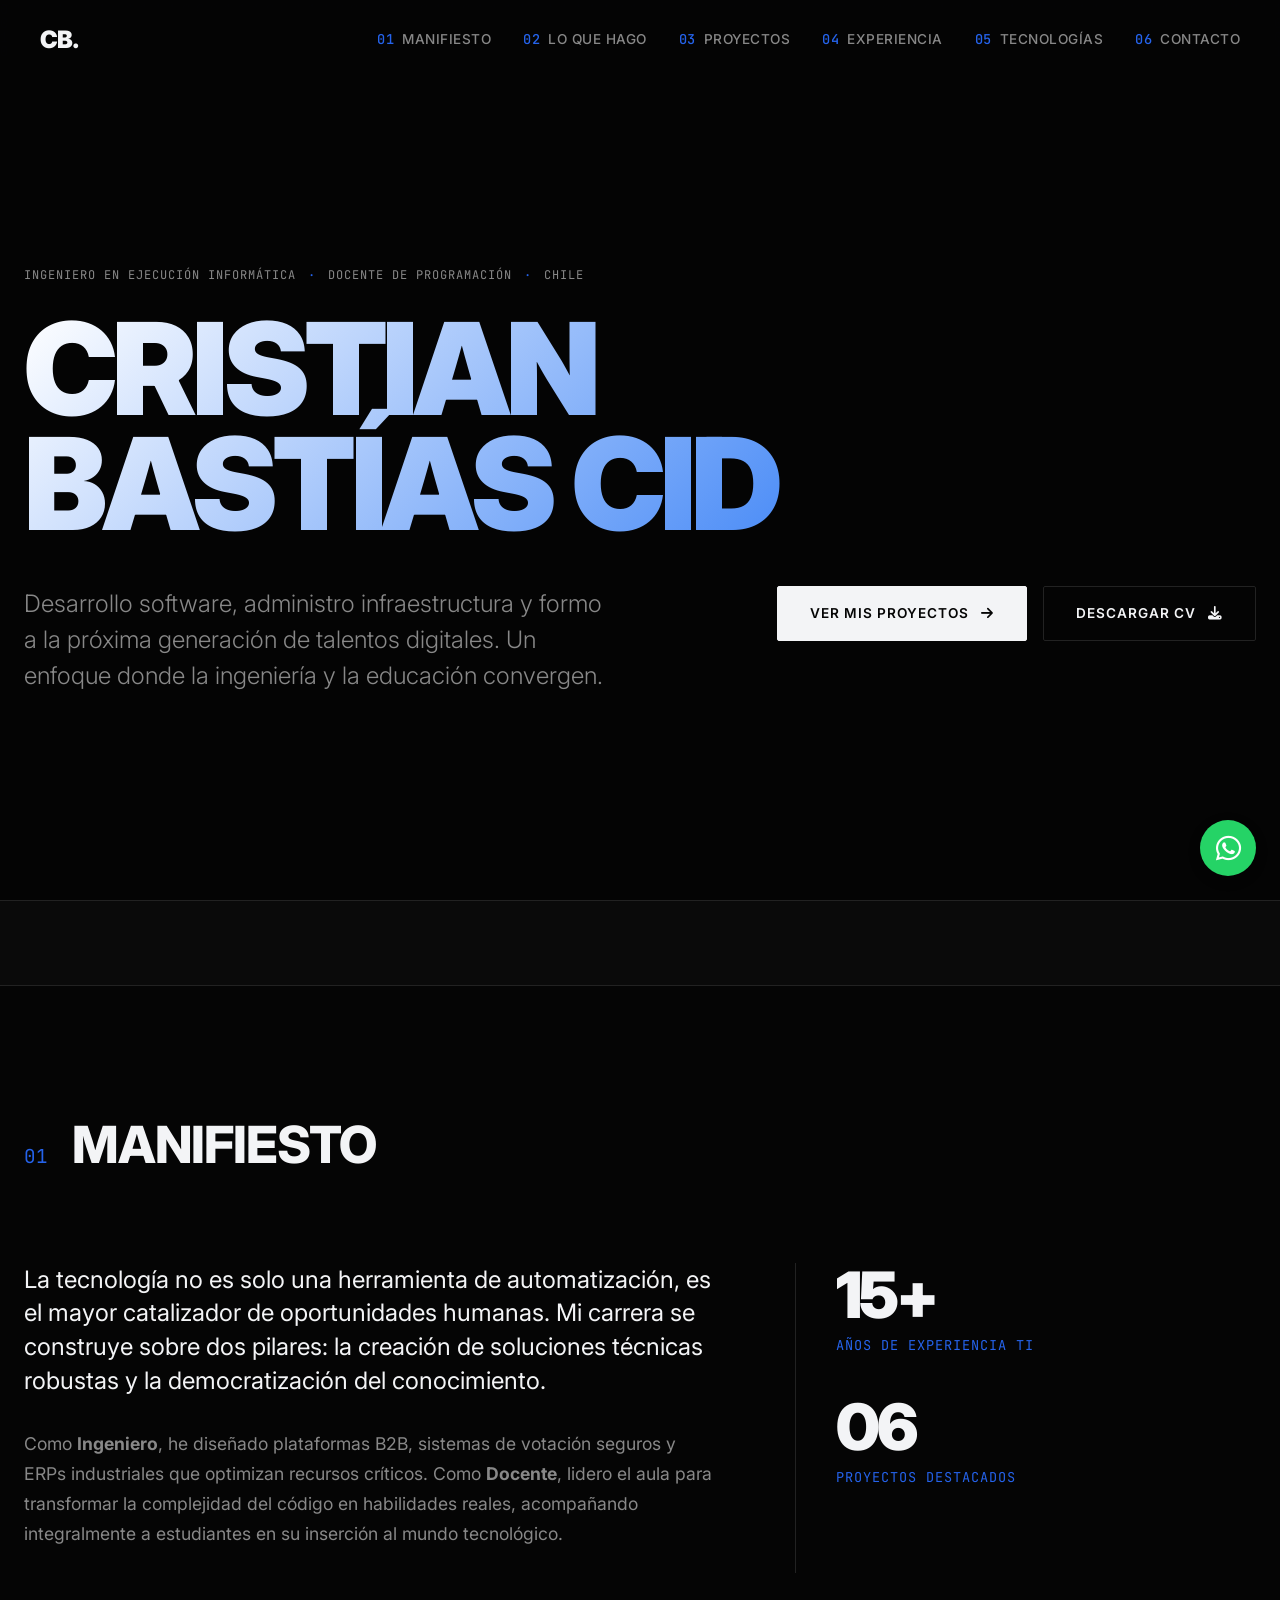
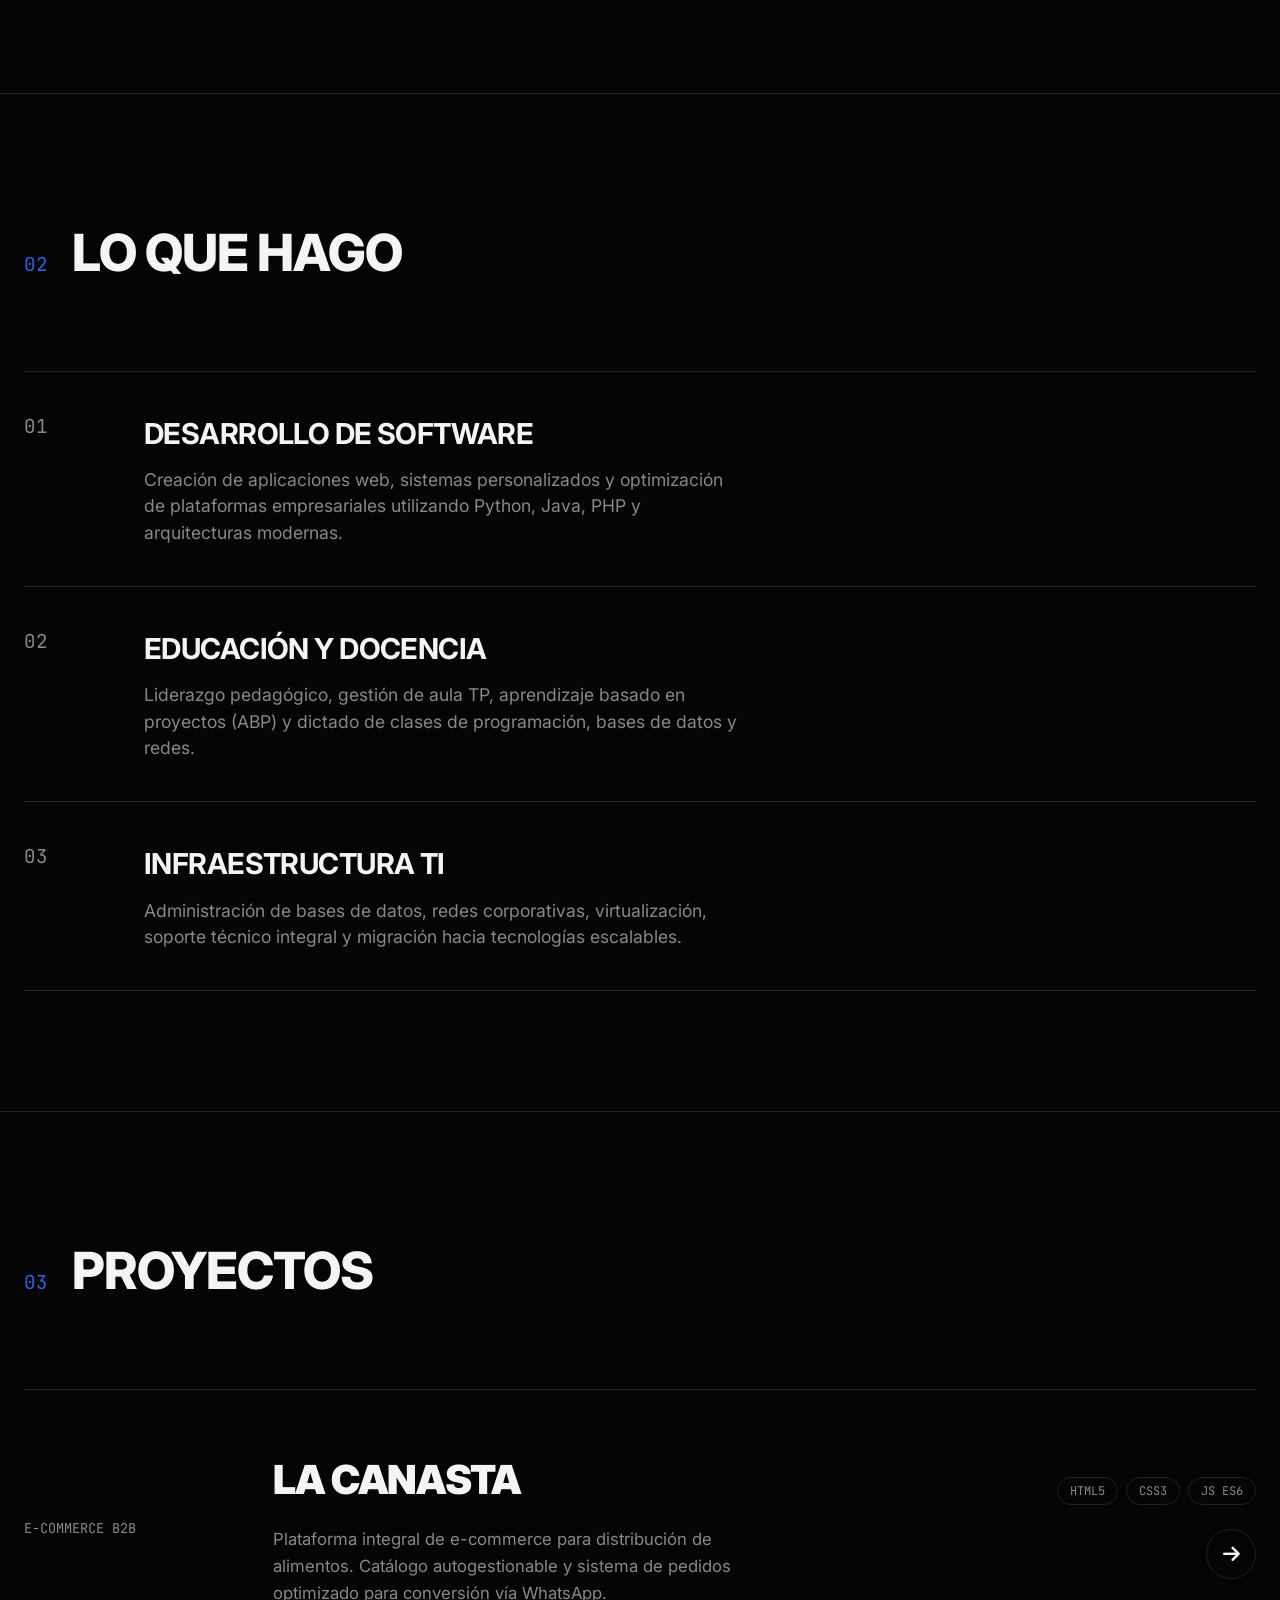
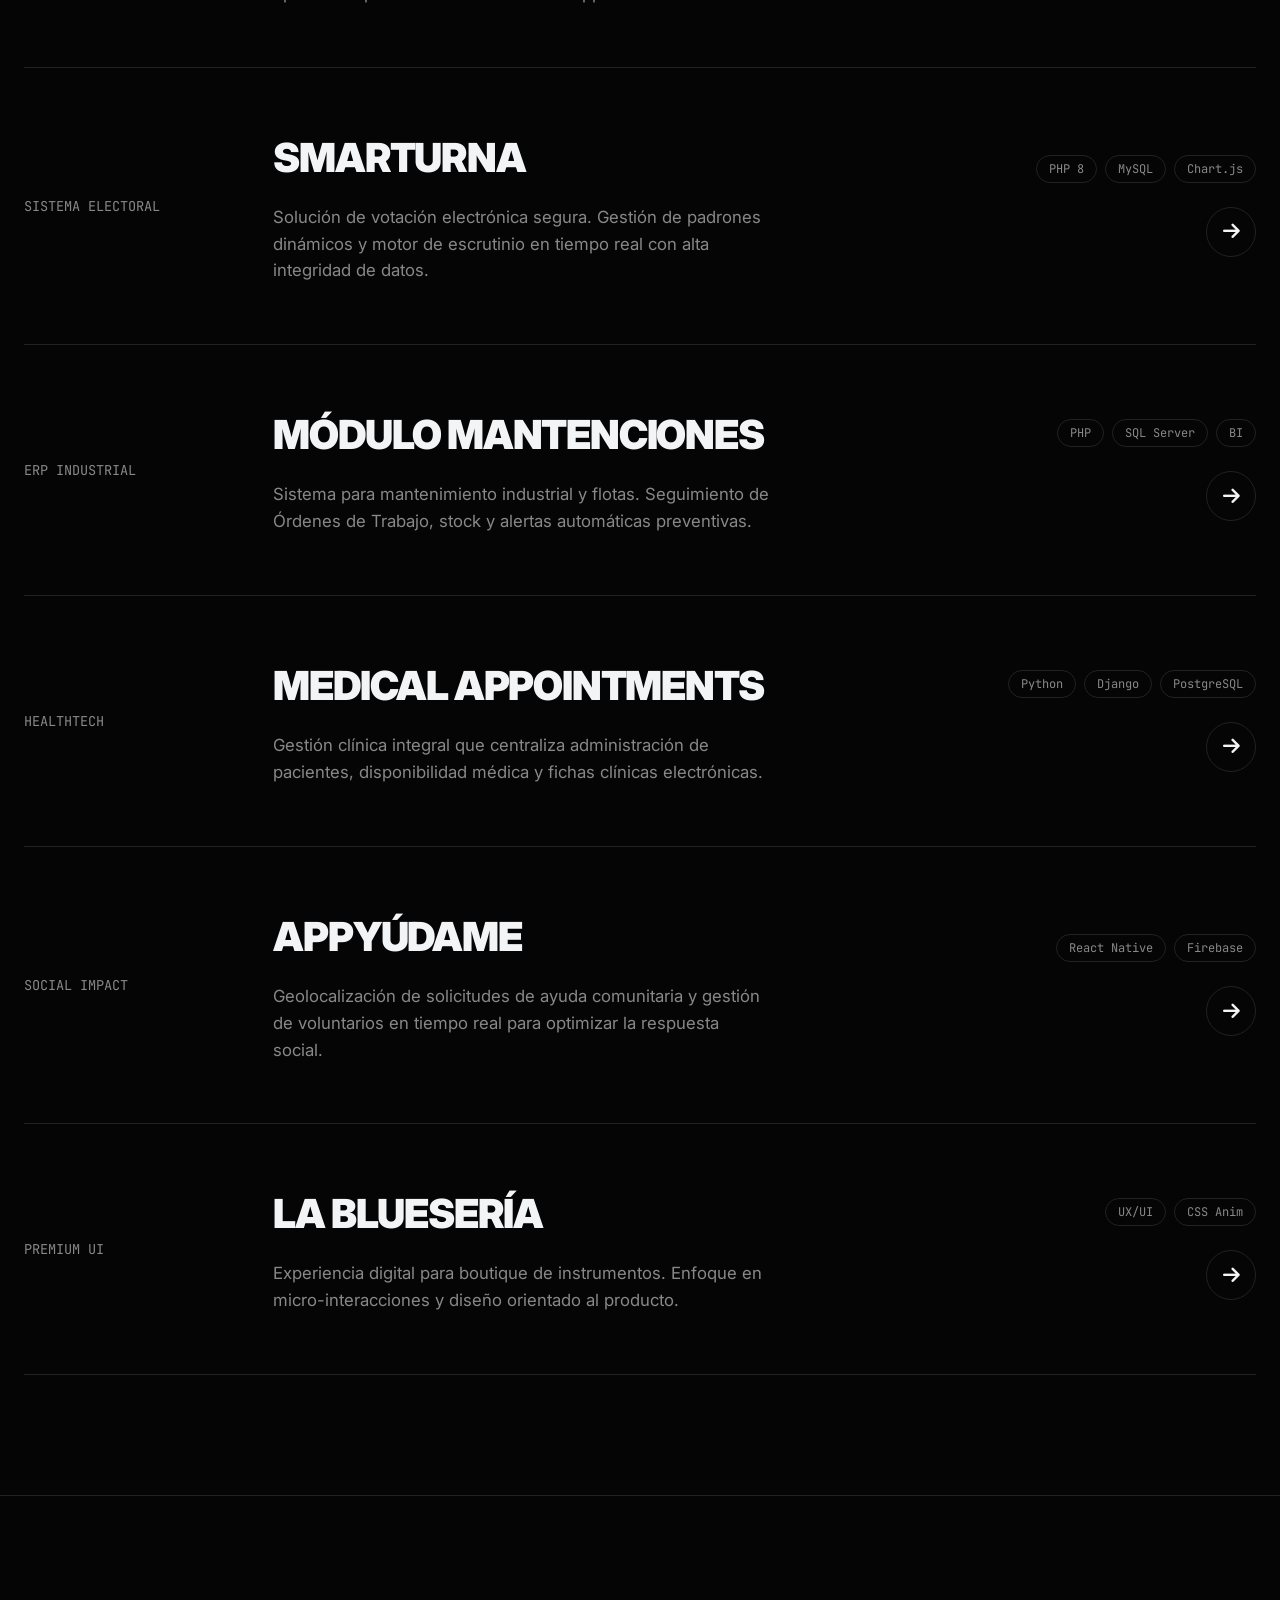
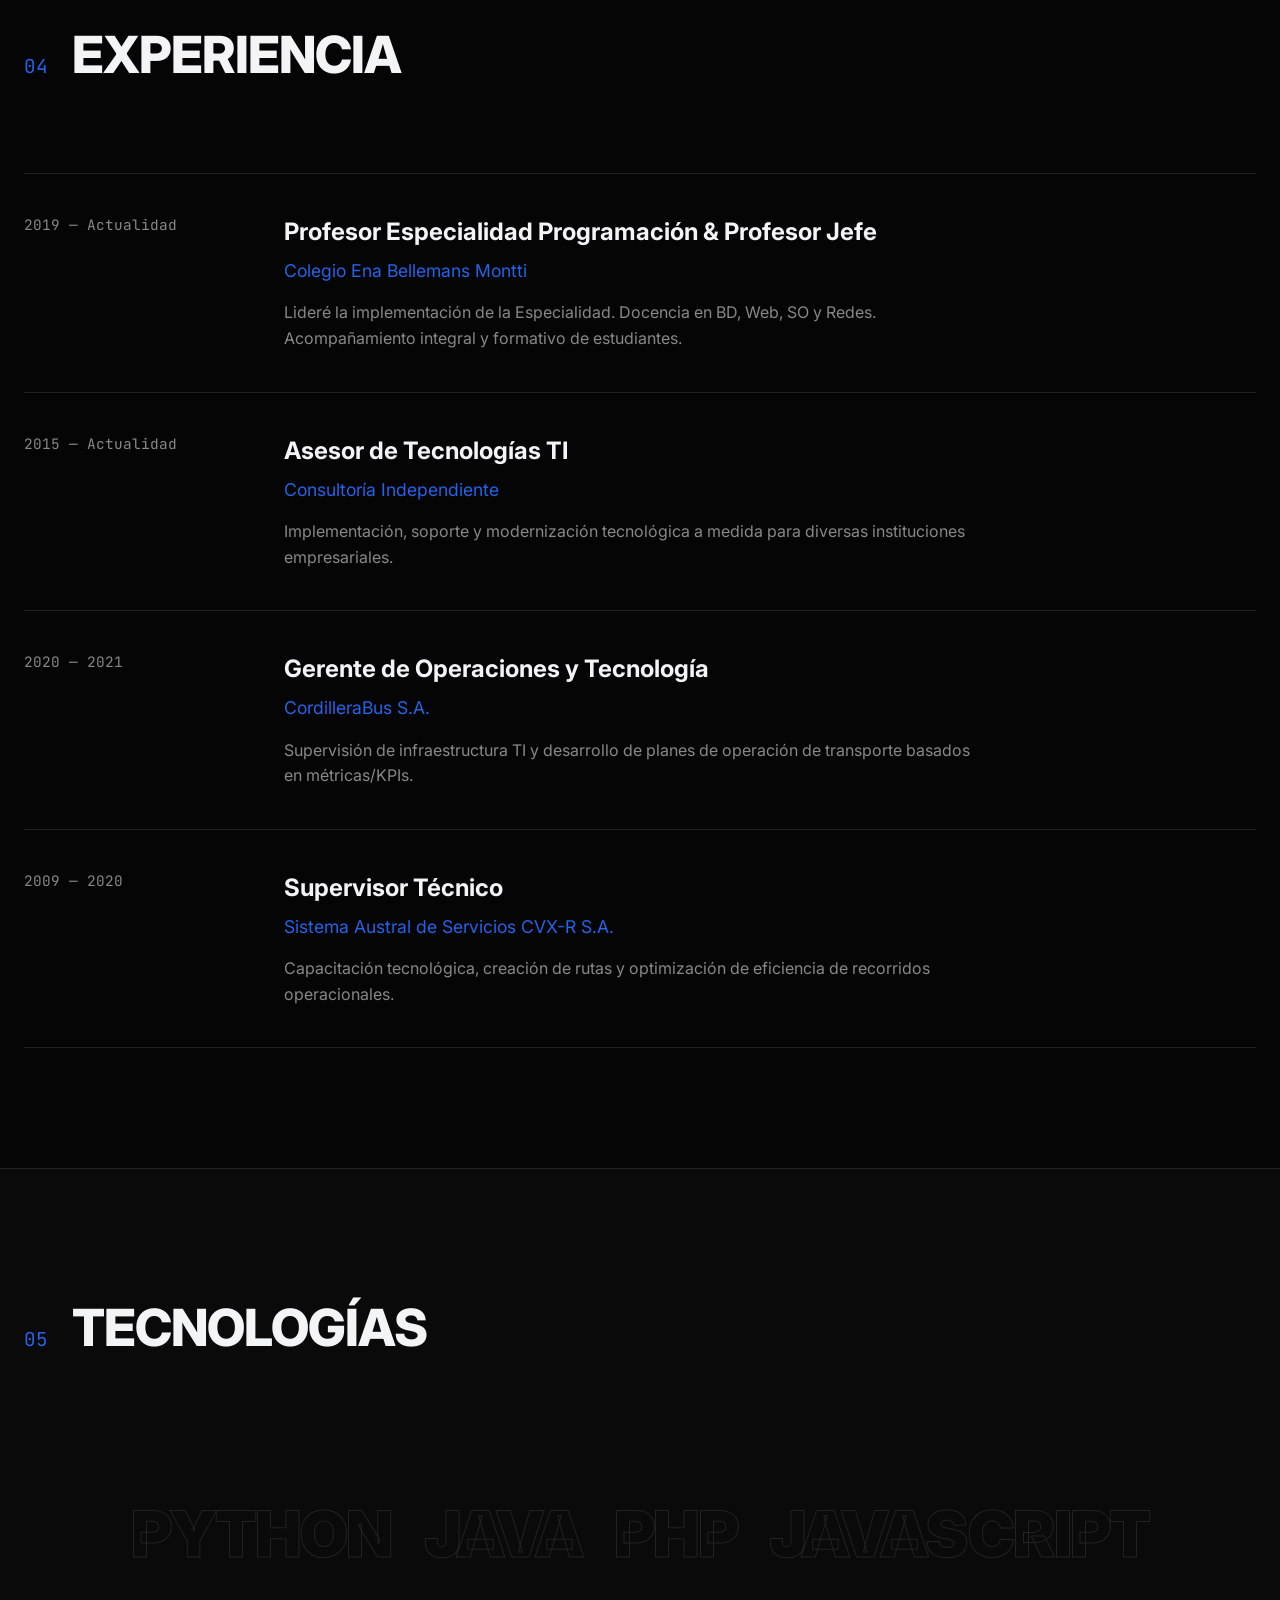
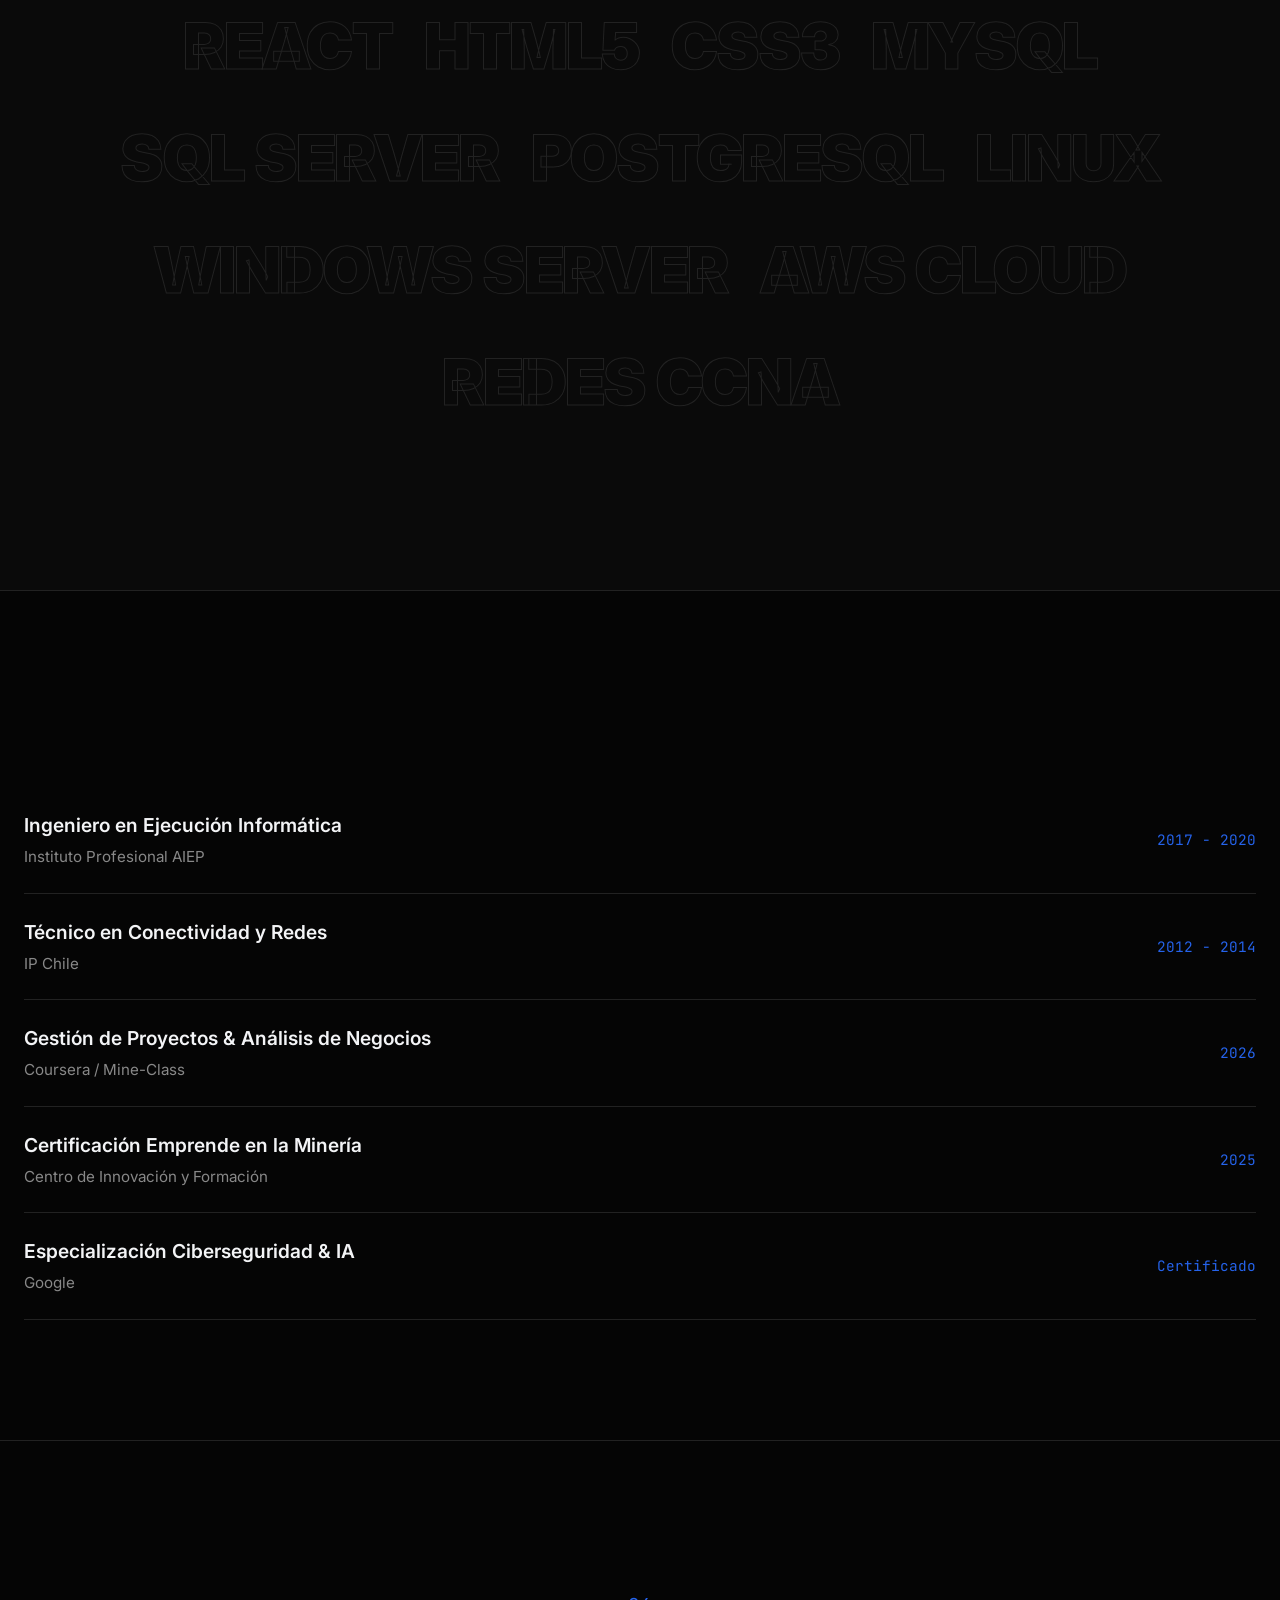
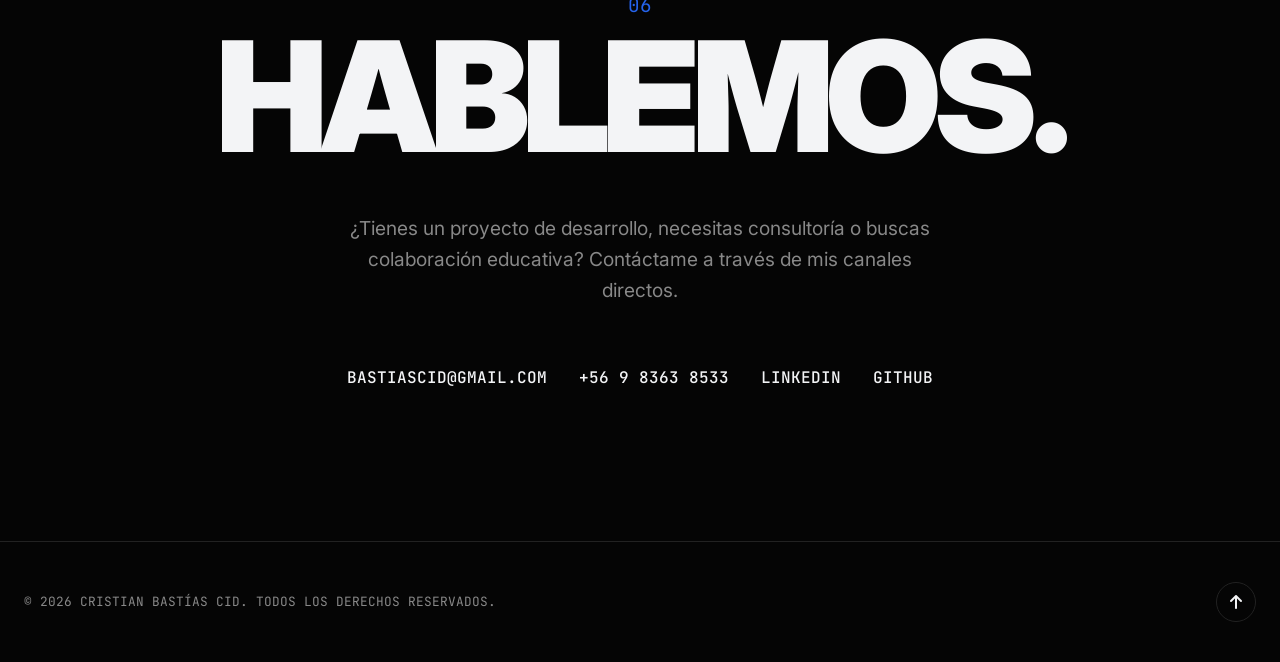
==== commit 073fc1a0: "Color Editorial Vibrante, CV Autogenerado PDF nativo y actualización certificaciones" ====
--- a/index.html
+++ b/index.html
@@ -344,17 +344,24 @@
                     </div>
                     <div class="edu-row reveal-up">
                         <div class="edu-main">
+                            <h4>Gestión de Proyectos & Análisis de Negocios</h4>
+                            <span>Coursera / Mine-Class</span>
+                        </div>
+                        <div class="edu-year">2026</div>
+                    </div>
+                    <div class="edu-row reveal-up">
+                        <div class="edu-main">
+                            <h4>Certificación Emprende en la Minería</h4>
+                            <span>Centro de Innovación y Formación</span>
+                        </div>
+                        <div class="edu-year">2025</div>
+                    </div>
+                    <div class="edu-row reveal-up">
+                        <div class="edu-main">
                             <h4>Especialización Ciberseguridad & IA</h4>
                             <span>Google</span>
                         </div>
                         <div class="edu-year">Certificado</div>
-                    </div>
-                    <div class="edu-row reveal-up">
-                        <div class="edu-main">
-                            <h4>Bootcamp Full Stack Javascript</h4>
-                            <span>Academia Desafío Latam</span>
-                        </div>
-                        <div class="edu-year">2021</div>
                     </div>
                 </div>
             </div>
--- a/styles.css
+++ b/styles.css
@@ -91,8 +91,14 @@
 .massive-title {
     font-size: clamp(3.5rem, 10vw, 9rem);
     font-weight: 900; line-height: 0.9; letter-spacing: -0.04em;
-    margin-bottom: 5vh; color: var(--text-primary); text-transform: uppercase;
-}
+    margin-bottom: 5vh; text-transform: uppercase;
+    background: linear-gradient(135deg, #FFFFFF 0%, #3B82F6 40%, #8B5CF6 100%);
+    -webkit-background-clip: text;
+    -webkit-text-fill-color: transparent;
+    background-size: 200% auto;
+    animation: gradientFlow 6s ease infinite;
+}
+@keyframes gradientFlow { 0% { background-position: 0% 50%; } 50% { background-position: 100% 50%; } 100% { background-position: 0% 50%; } }
 
 .grid-2 { display: grid; grid-template-columns: 1fr 1fr; gap: 40px; align-items: start; }
 .hero-manifesto { font-size: clamp(1.1rem, 2vw, 1.5rem); font-weight: 300; color: var(--text-muted); line-height: 1.5; }
@@ -204,7 +210,12 @@
     color: transparent; -webkit-text-stroke: 1px var(--border);
     text-transform: uppercase; transition: var(--transition); cursor: default;
 }
-.tech-cloud span:hover { color: var(--text-primary); -webkit-text-stroke: 0px; transform: scale(1.05); }
+.tech-cloud span:hover { -webkit-text-stroke: 0px; transform: scale(1.05); }
+.tech-cloud span:nth-child(5n+1):hover { color: #3B82F6; } /* Azul */
+.tech-cloud span:nth-child(5n+2):hover { color: #10B981; } /* Verde */
+.tech-cloud span:nth-child(5n+3):hover { color: #8B5CF6; } /* Púrpura */
+.tech-cloud span:nth-child(5n+4):hover { color: #F59E0B; } /* Ámbar */
+.tech-cloud span:nth-child(5n+5):hover { color: #EF4444; } /* Rojo */
 
 /* FORMACION ACADEMICA (Sub-sección) */
 .sub-editorial-title { font-size: 1.5rem; font-weight: 700; margin-bottom: 40px; letter-spacing: -0.02em; }
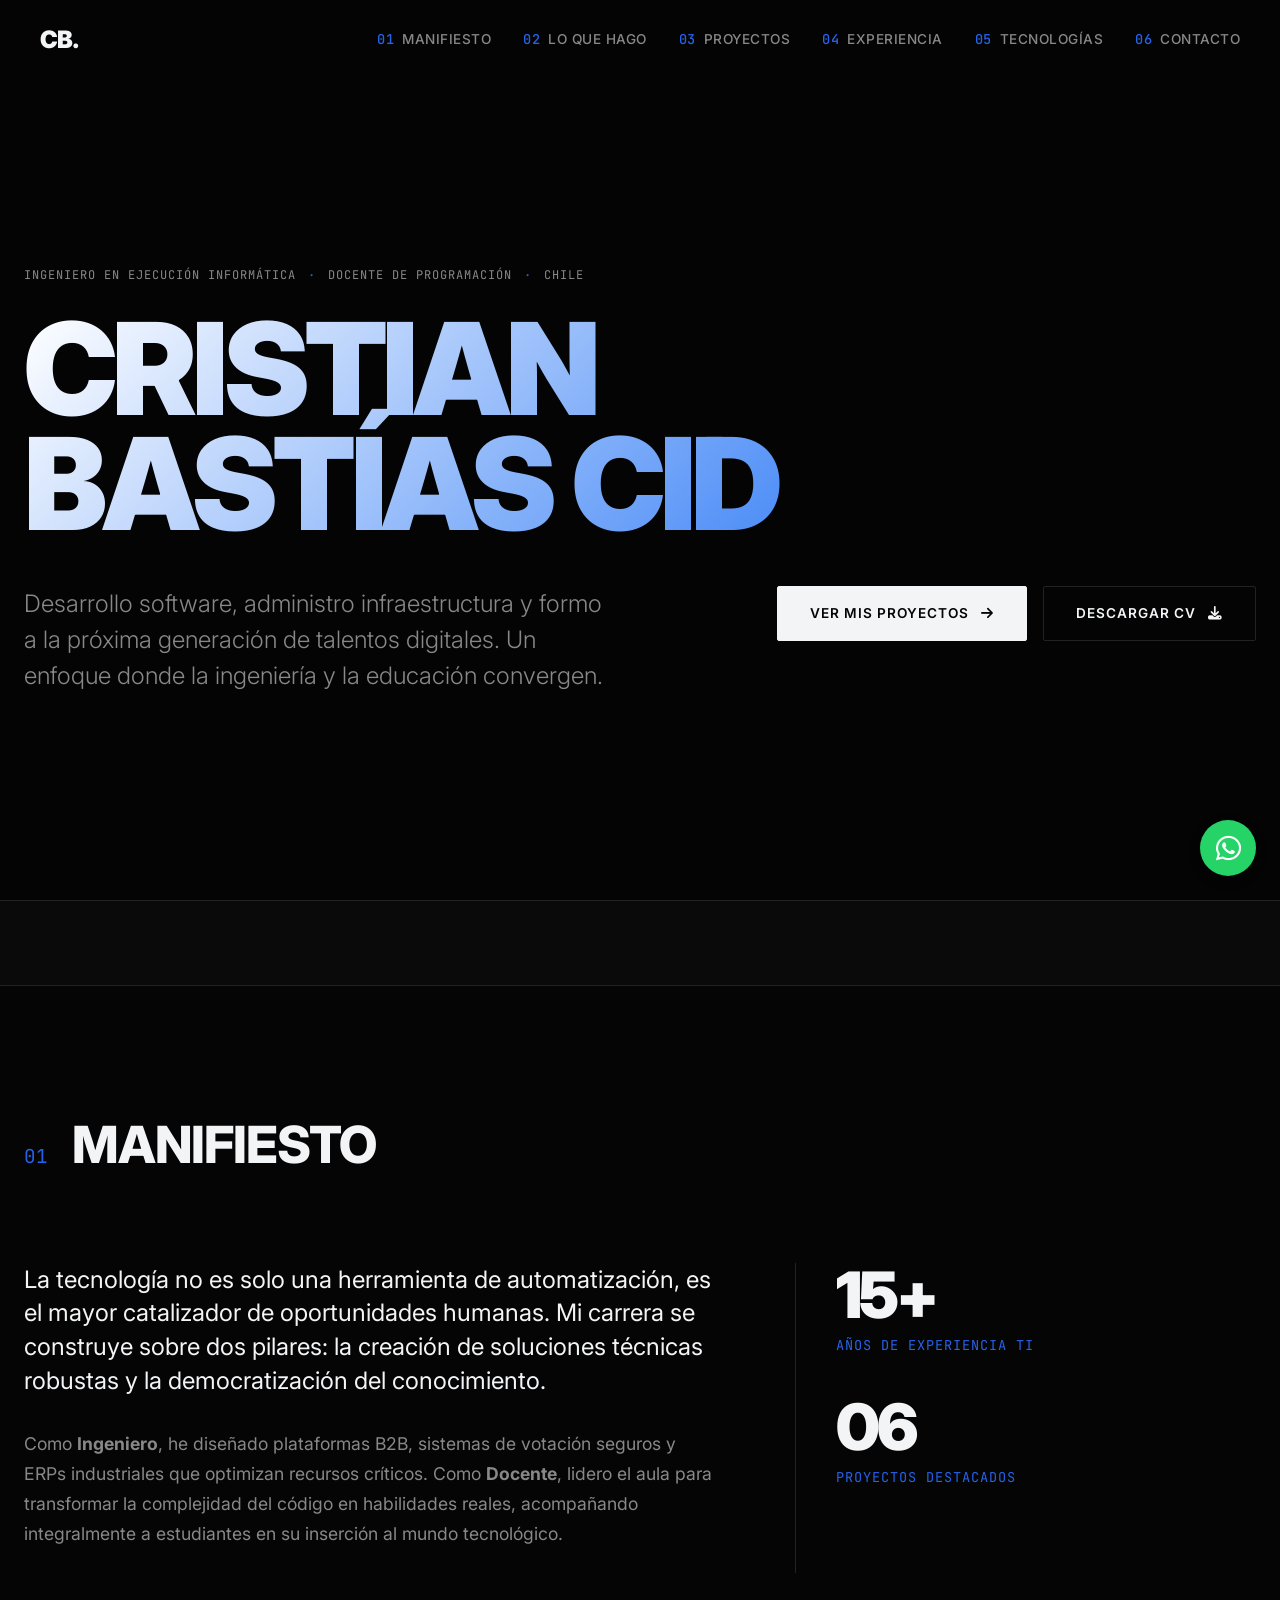
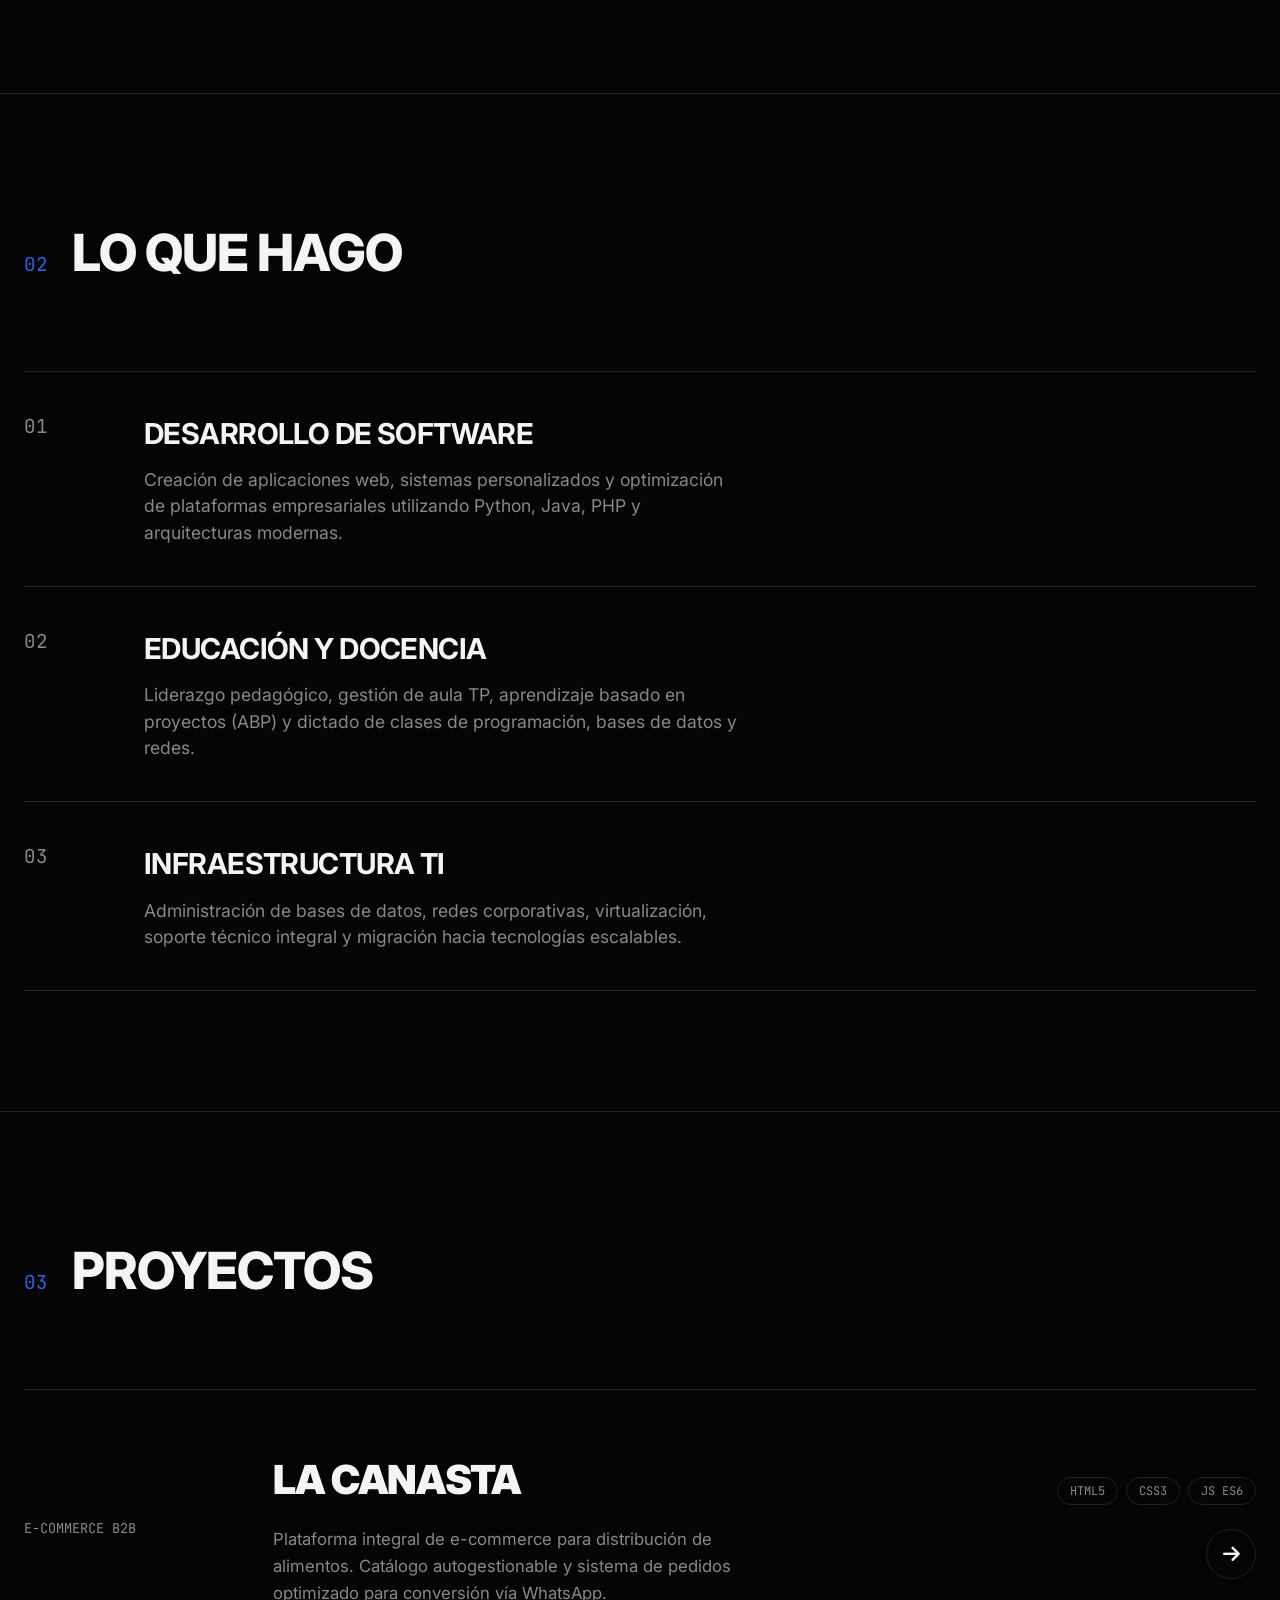
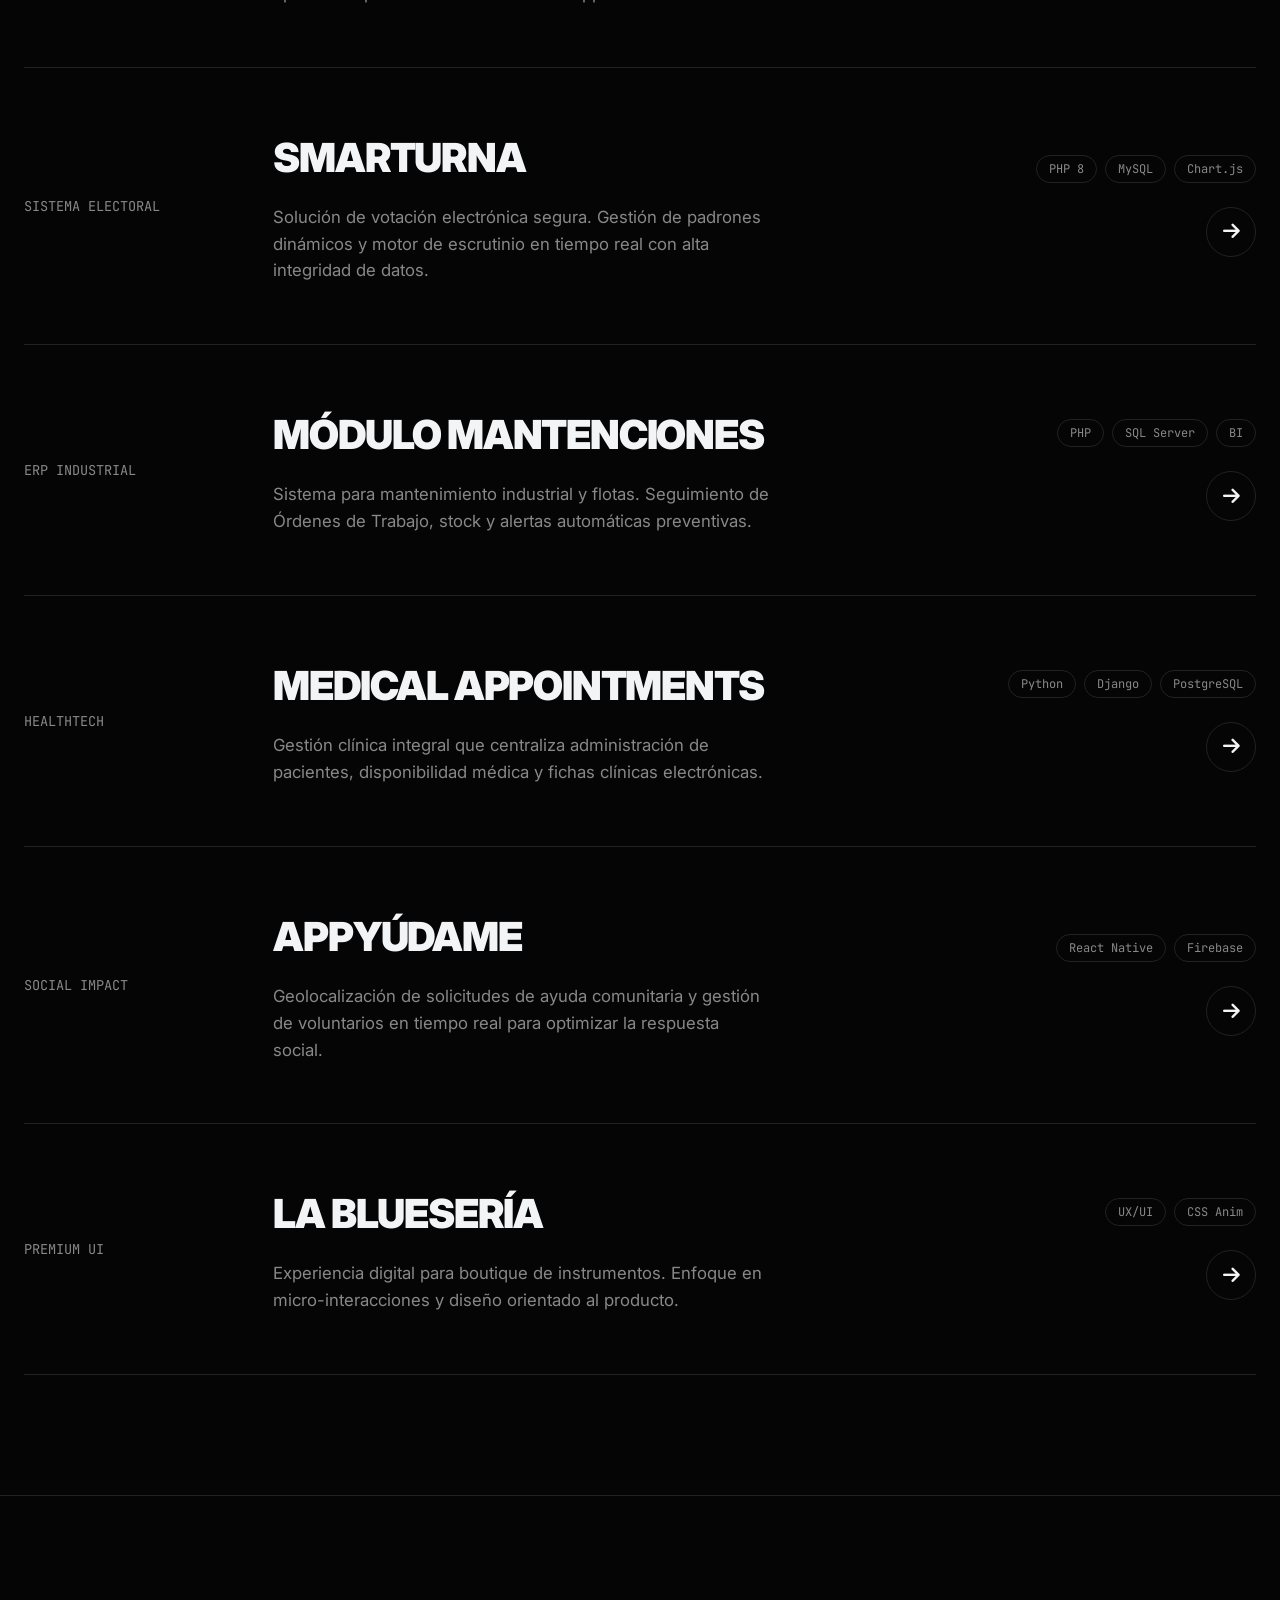
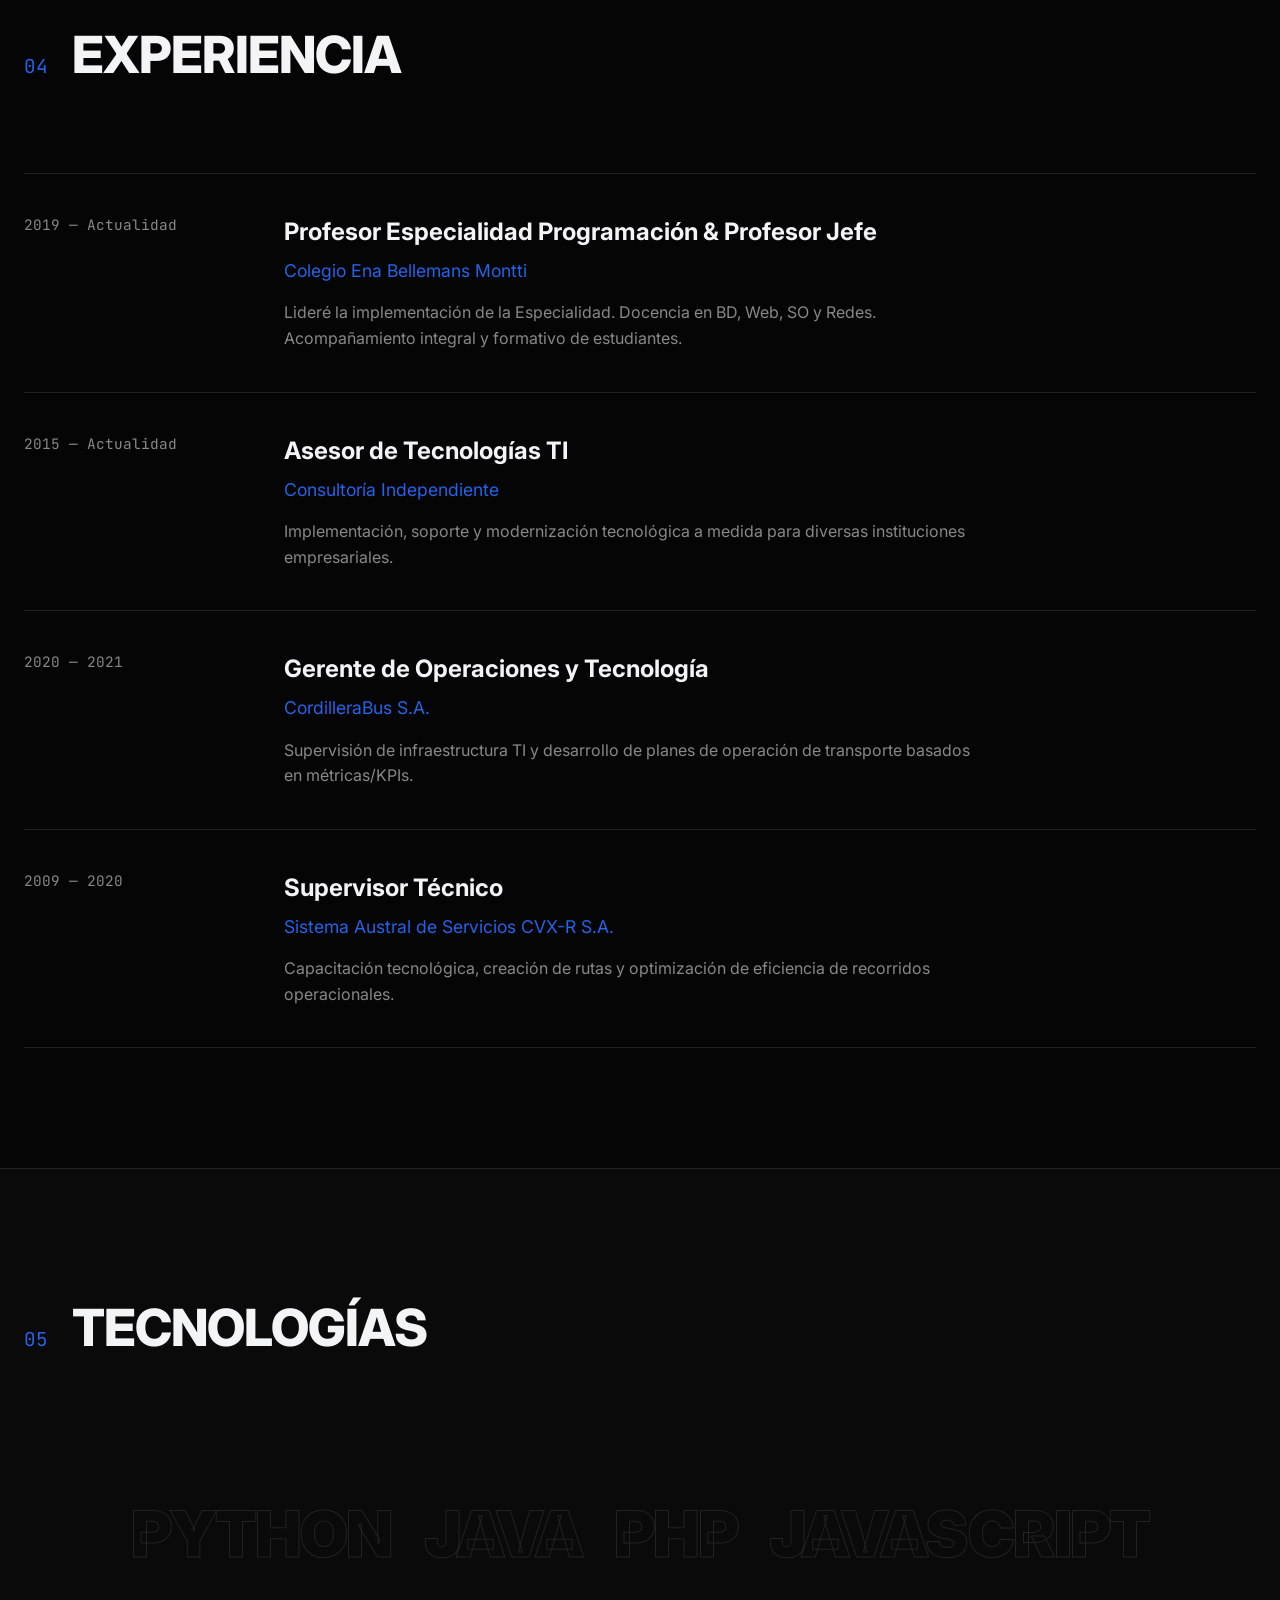
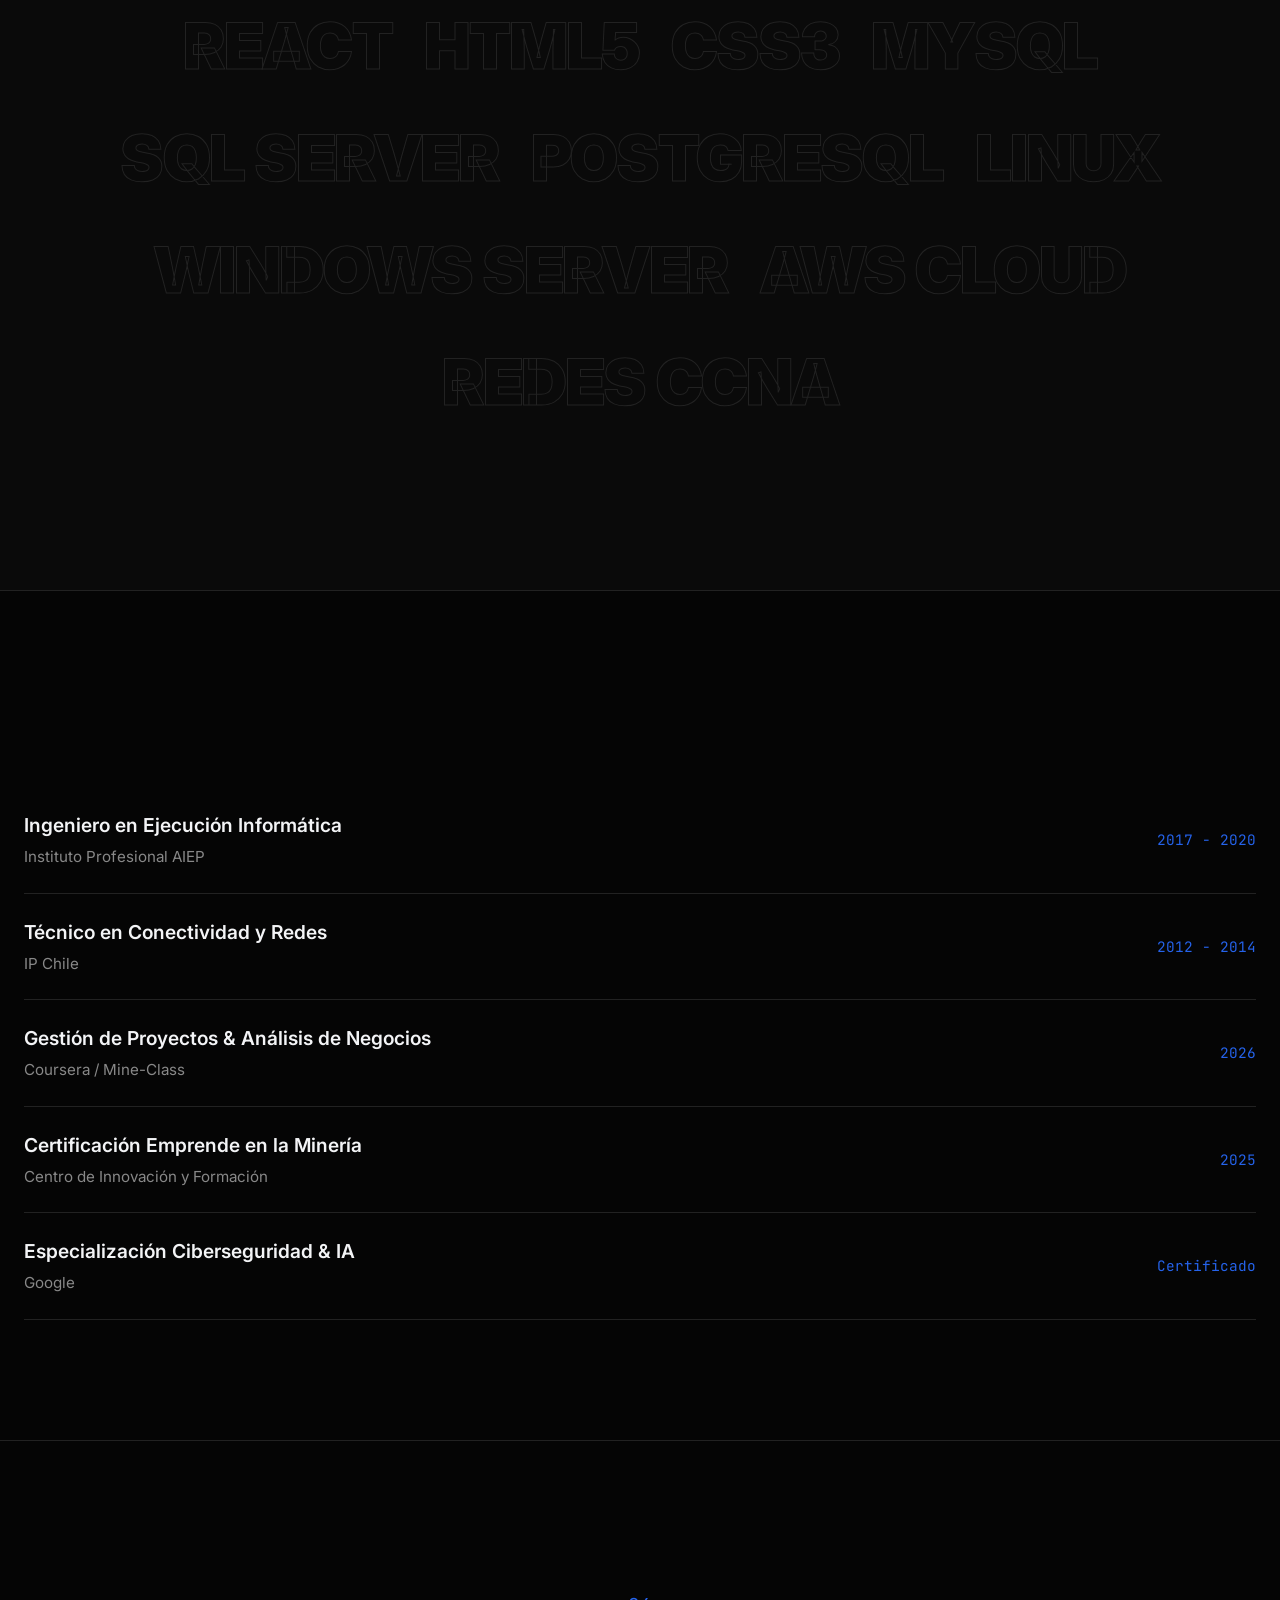
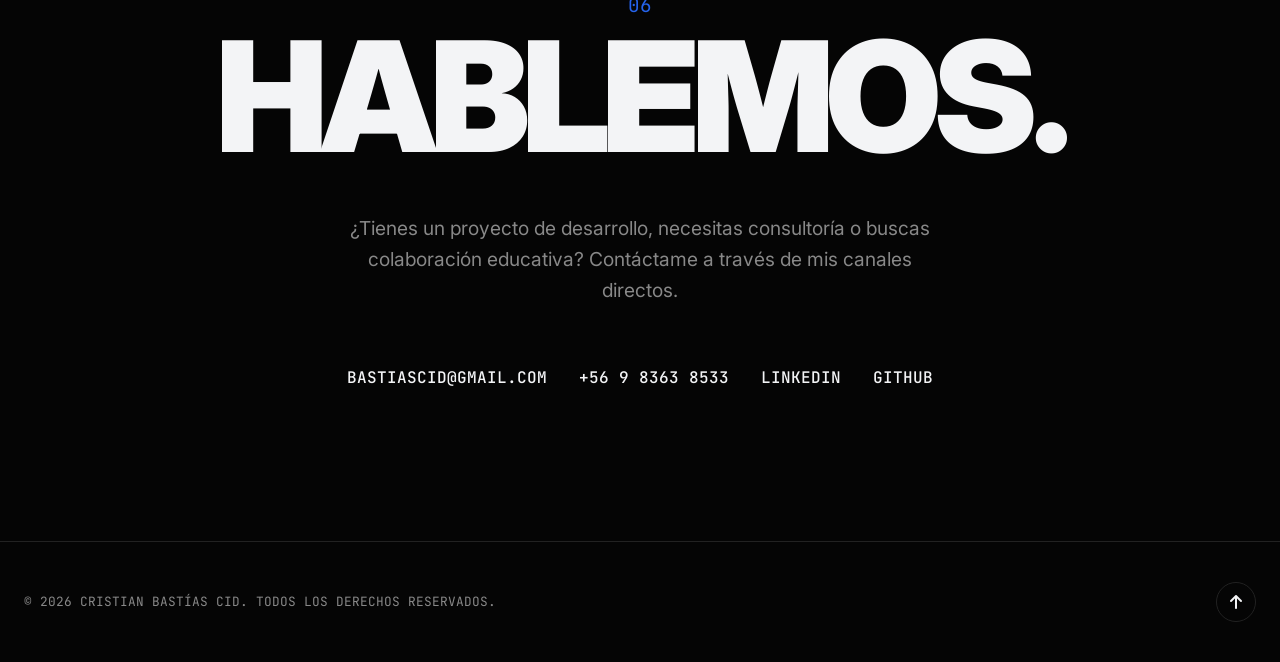
==== commit 4f667eff: "Enlace de CV actualizado a versión HTML" ====
--- a/index.html
+++ b/index.html
@@ -44,7 +44,7 @@
             <a href="#experiencia"><span>04</span> Experiencia</a>
             <a href="#tecnologias"><span>05</span> Tecnologías</a>
             <a href="#contacto"><span>06</span> Contacto</a>
-            <a href="CV_Cristian_Bastias.pdf" download class="mobile-cv">Descargar CV</a>
+            <a href="cv.html" target="_blank" class="mobile-cv">Descargar CV</a>
         </div>
     </div>
 
@@ -68,7 +68,7 @@
                     </p>
                     <div class="hero-actions reveal-up delay-3">
                         <a href="#proyectos" class="btn-editorial">Ver mis proyectos <i class="fa-solid fa-arrow-right"></i></a>
-                        <a href="CV_Cristian_Bastias.pdf" download="CV_Cristian_Bastias.pdf" class="btn-editorial outline">Descargar CV <i class="fa-solid fa-download"></i></a>
+                        <a href="cv.html" target="_blank" class="btn-editorial outline">Descargar CV <i class="fa-solid fa-download"></i></a>
                     </div>
                 </div>
             </div>
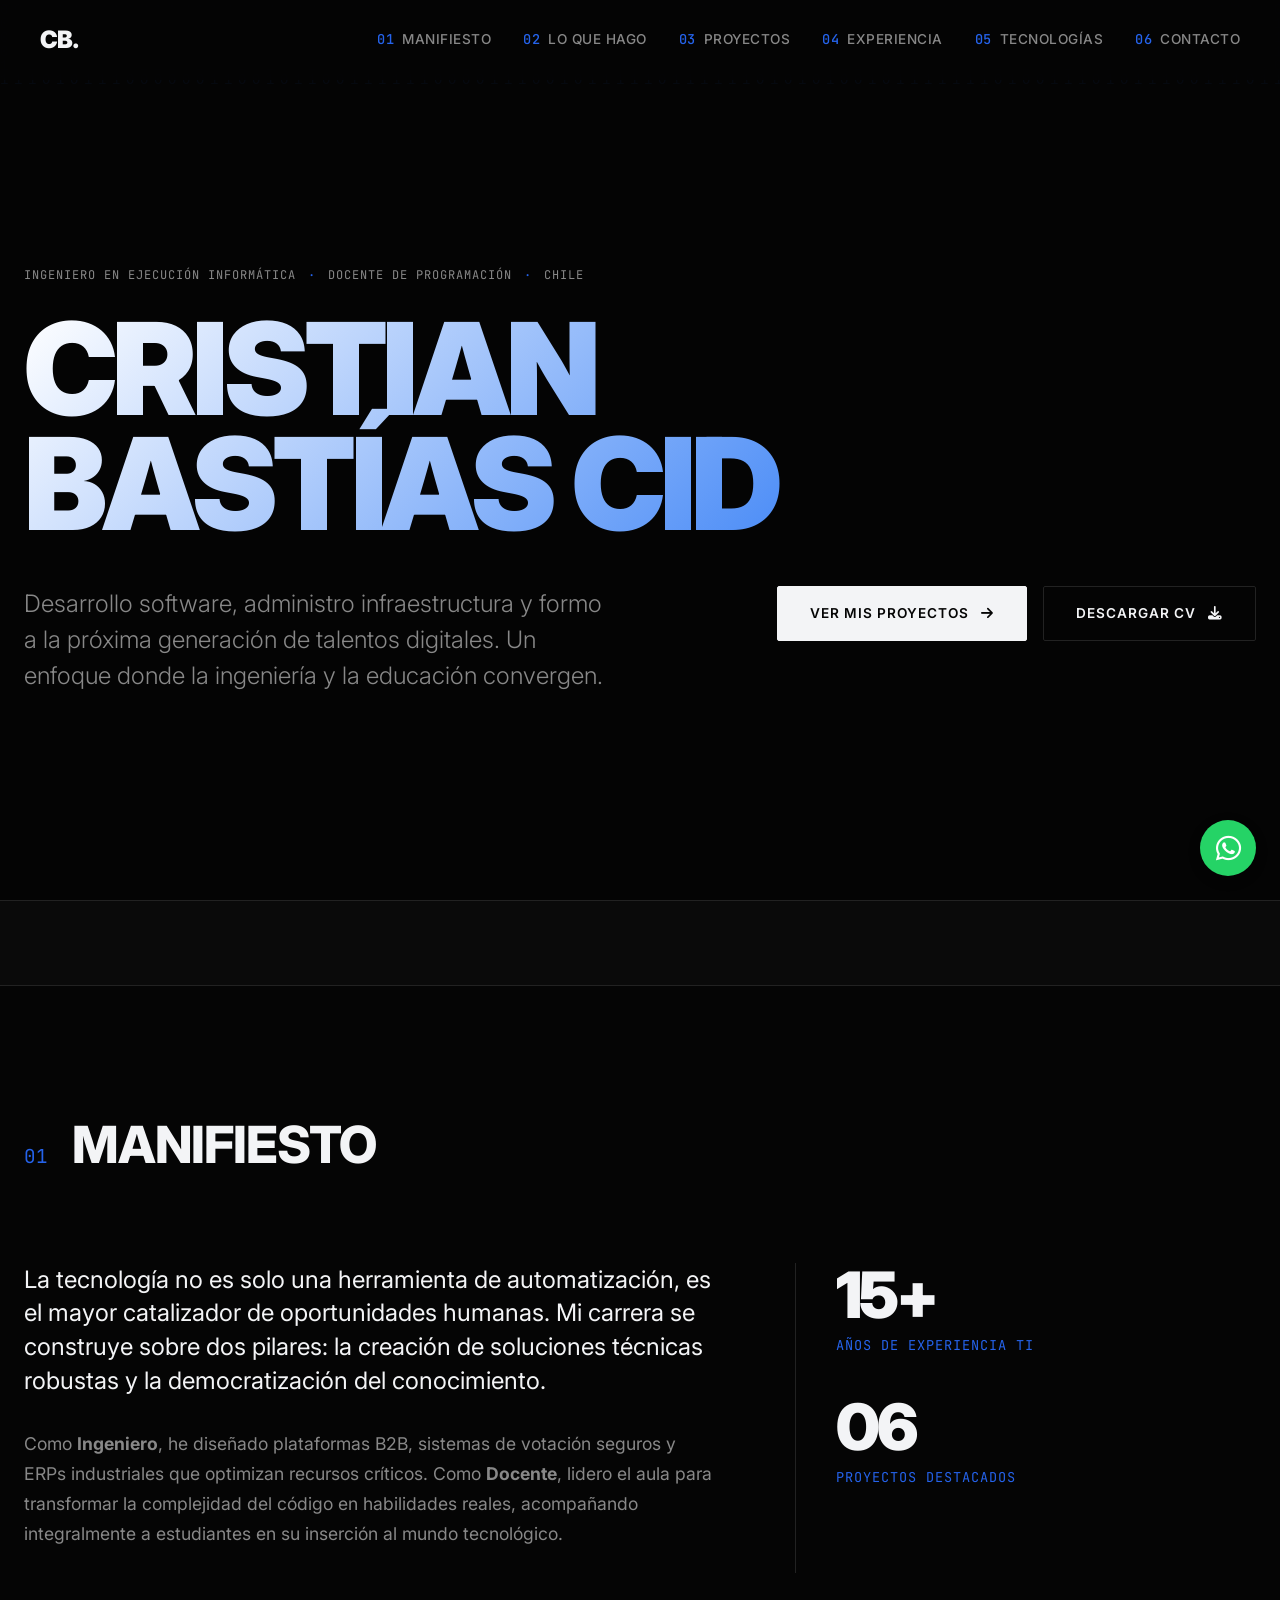
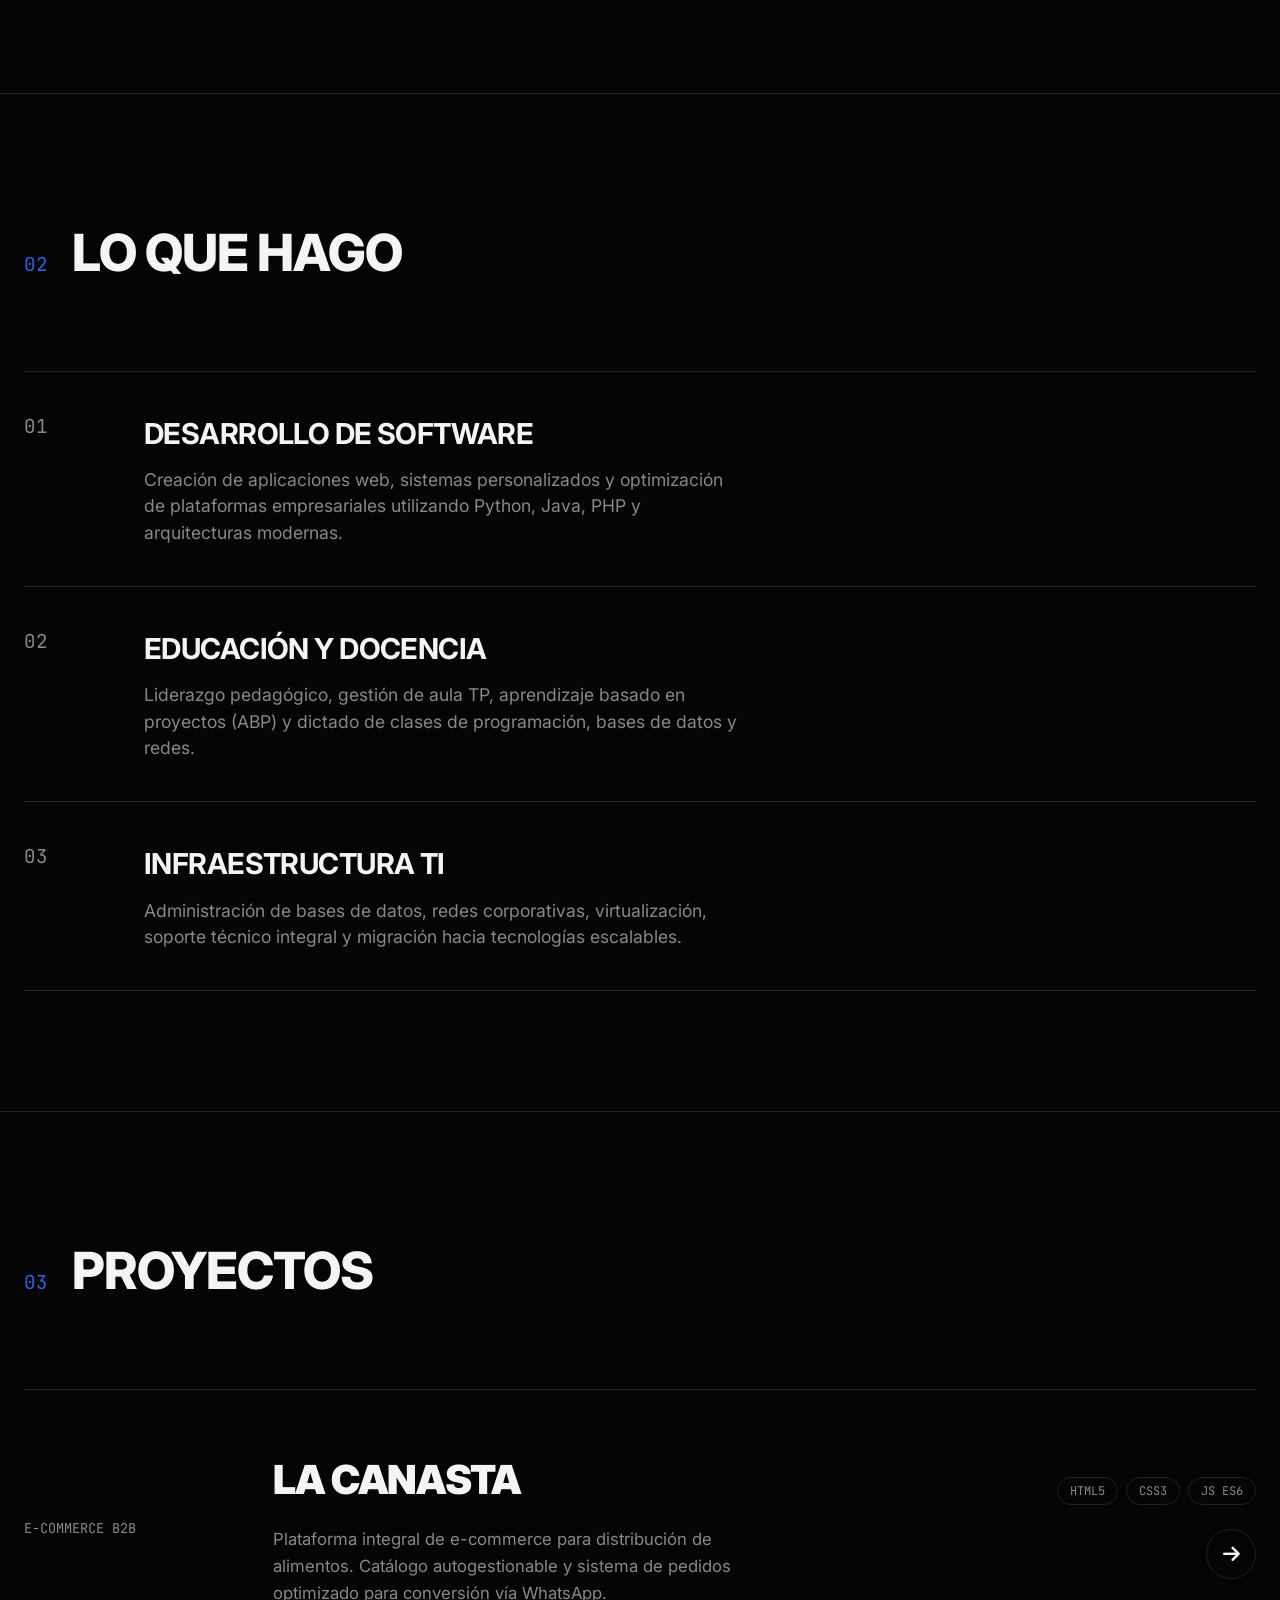
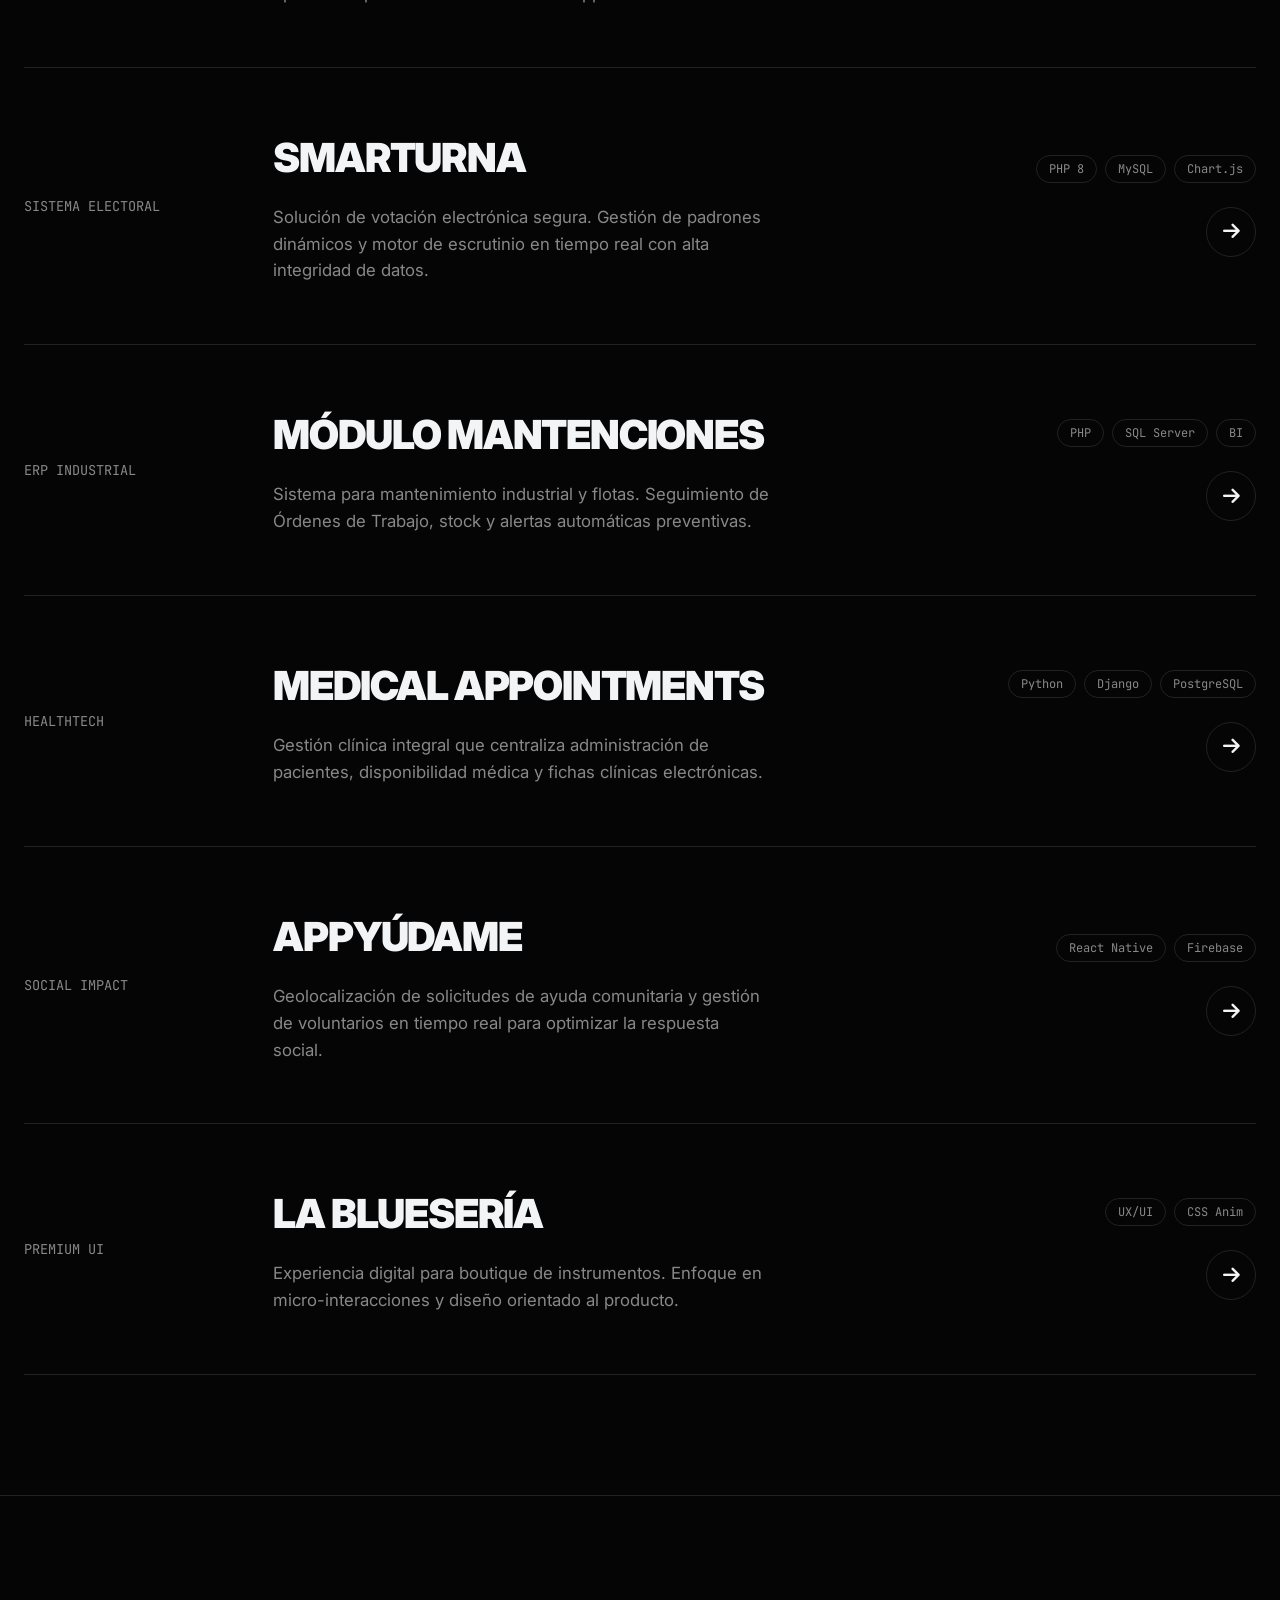
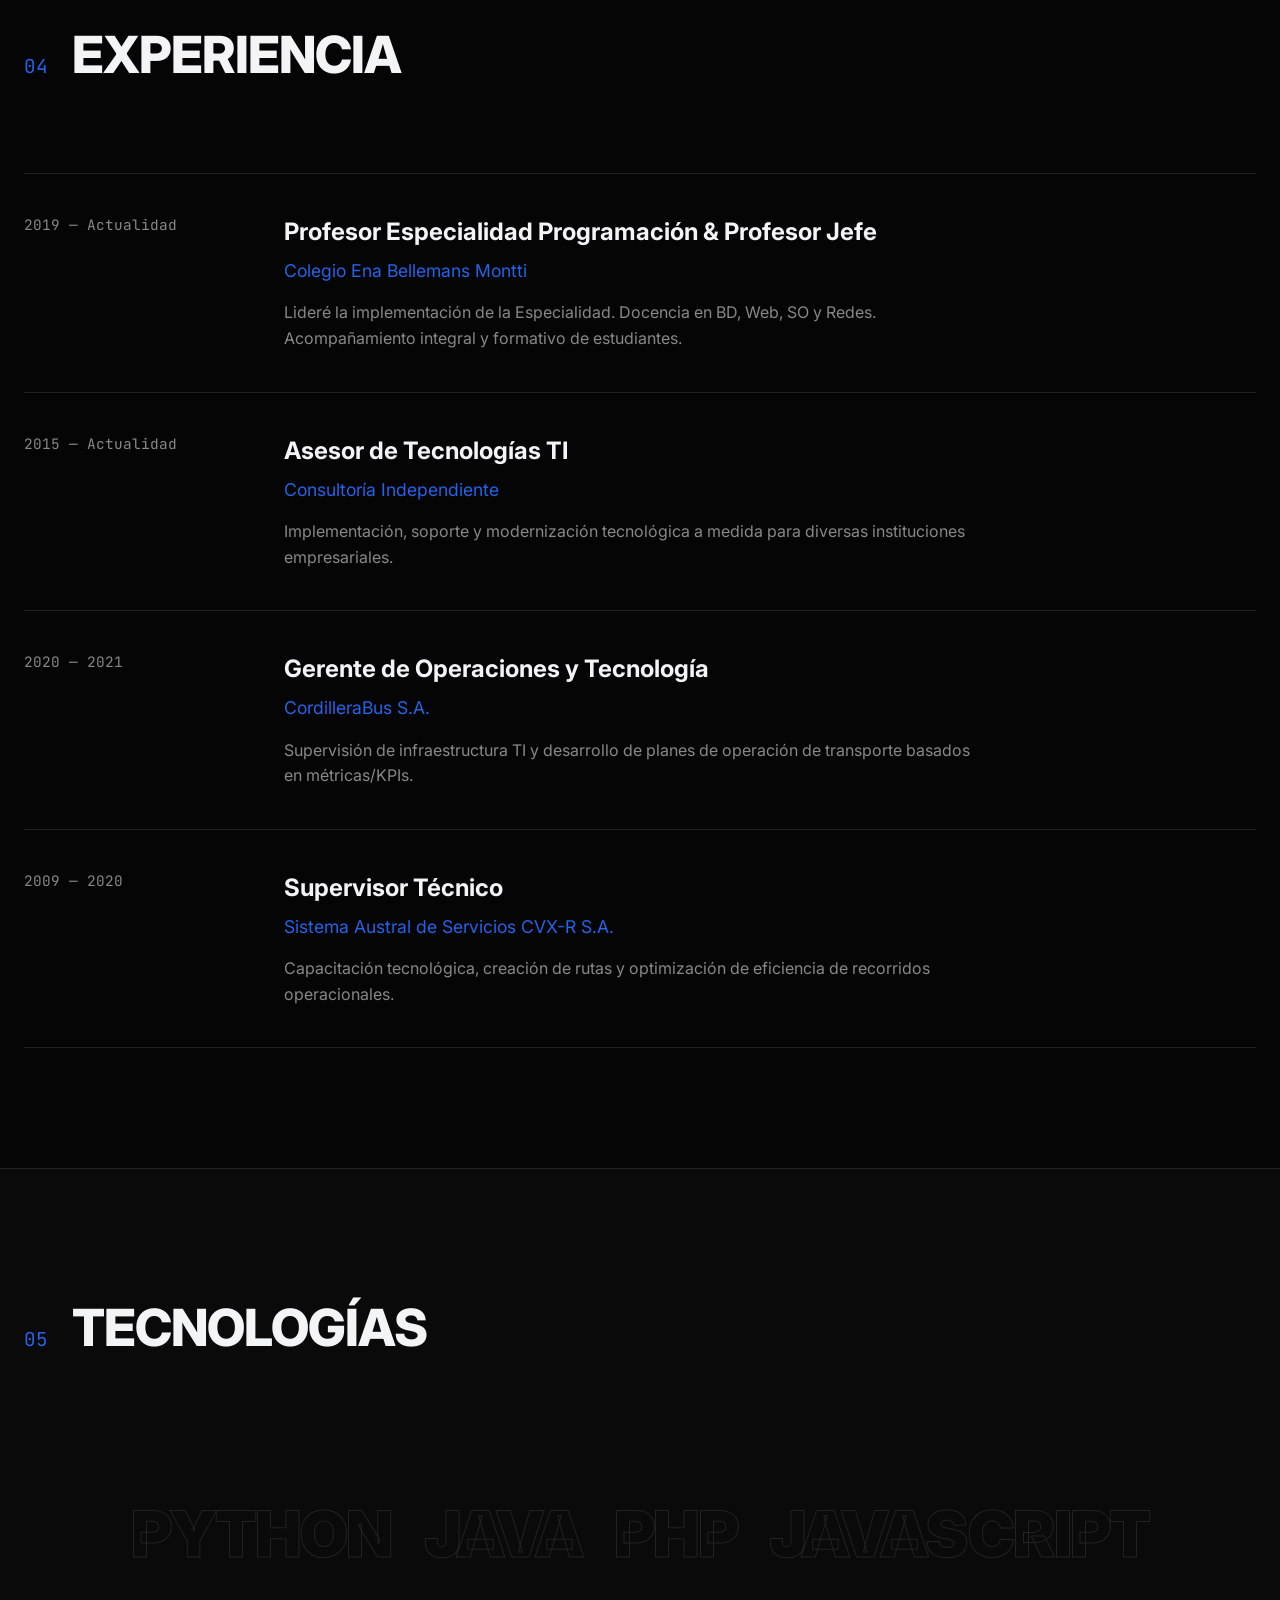
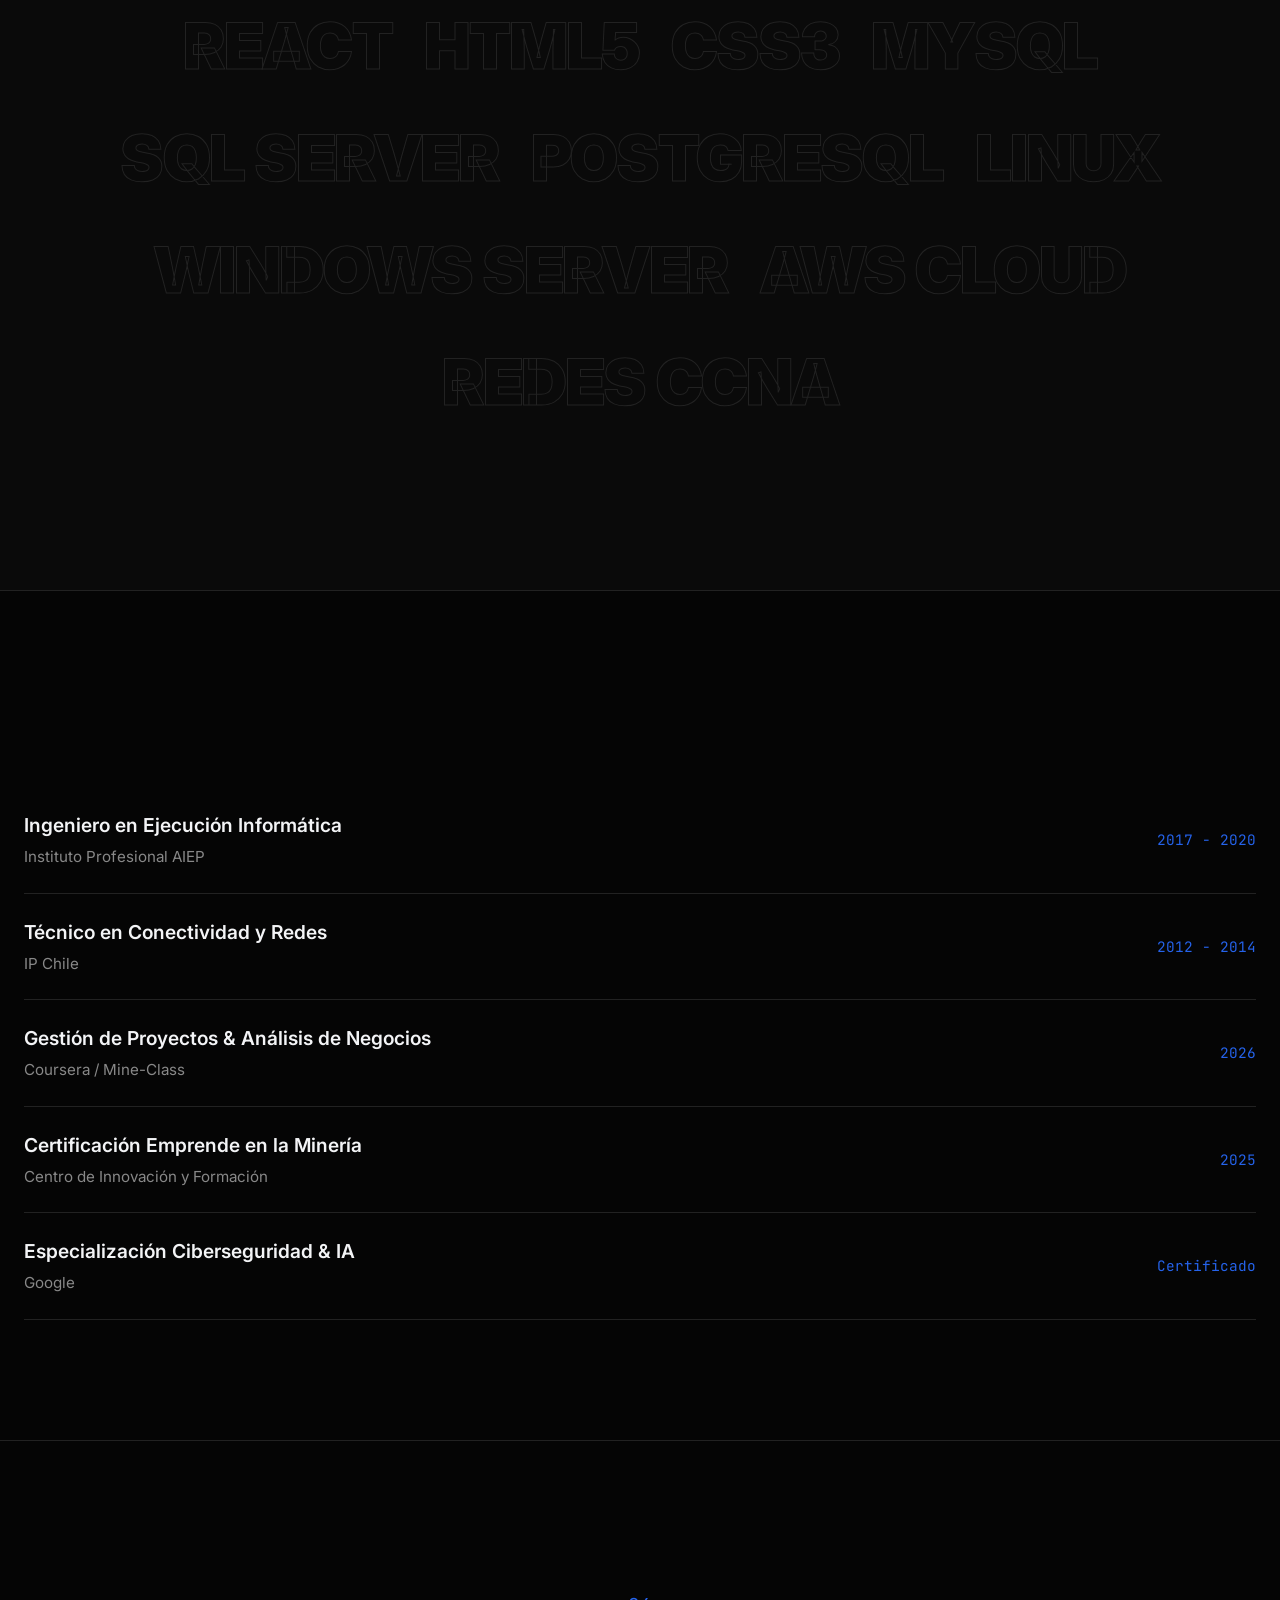
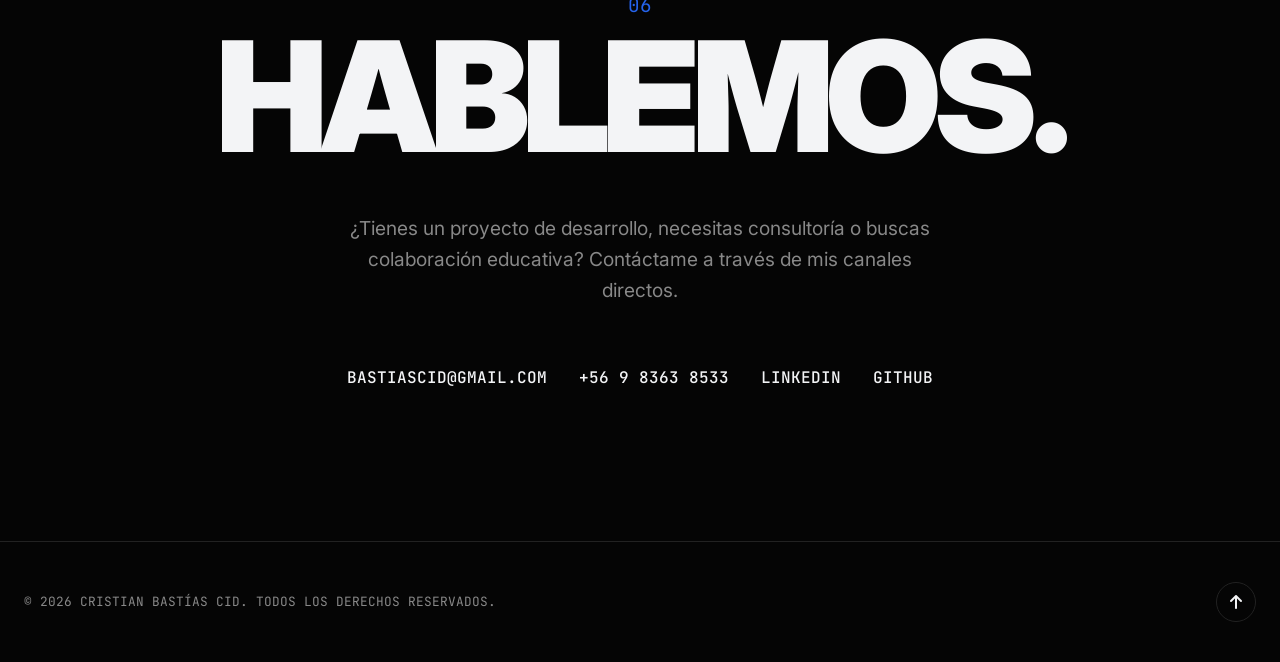
==== commit 12a6e22f: "CV generado como PDF físico y descarga directa configurada" ====
--- a/index.html
+++ b/index.html
@@ -44,7 +44,7 @@
             <a href="#experiencia"><span>04</span> Experiencia</a>
             <a href="#tecnologias"><span>05</span> Tecnologías</a>
             <a href="#contacto"><span>06</span> Contacto</a>
-            <a href="cv.html" target="_blank" class="mobile-cv">Descargar CV</a>
+            <a href="CV_Cristian_Bastias.pdf" download="CV_Cristian_Bastias.pdf" class="mobile-cv">Descargar CV</a>
         </div>
     </div>
 
@@ -68,7 +68,7 @@
                     </p>
                     <div class="hero-actions reveal-up delay-3">
                         <a href="#proyectos" class="btn-editorial">Ver mis proyectos <i class="fa-solid fa-arrow-right"></i></a>
-                        <a href="cv.html" target="_blank" class="btn-editorial outline">Descargar CV <i class="fa-solid fa-download"></i></a>
+                        <a href="CV_Cristian_Bastias.pdf" download="CV_Cristian_Bastias.pdf" class="btn-editorial outline">Descargar CV <i class="fa-solid fa-download"></i></a>
                     </div>
                 </div>
             </div>
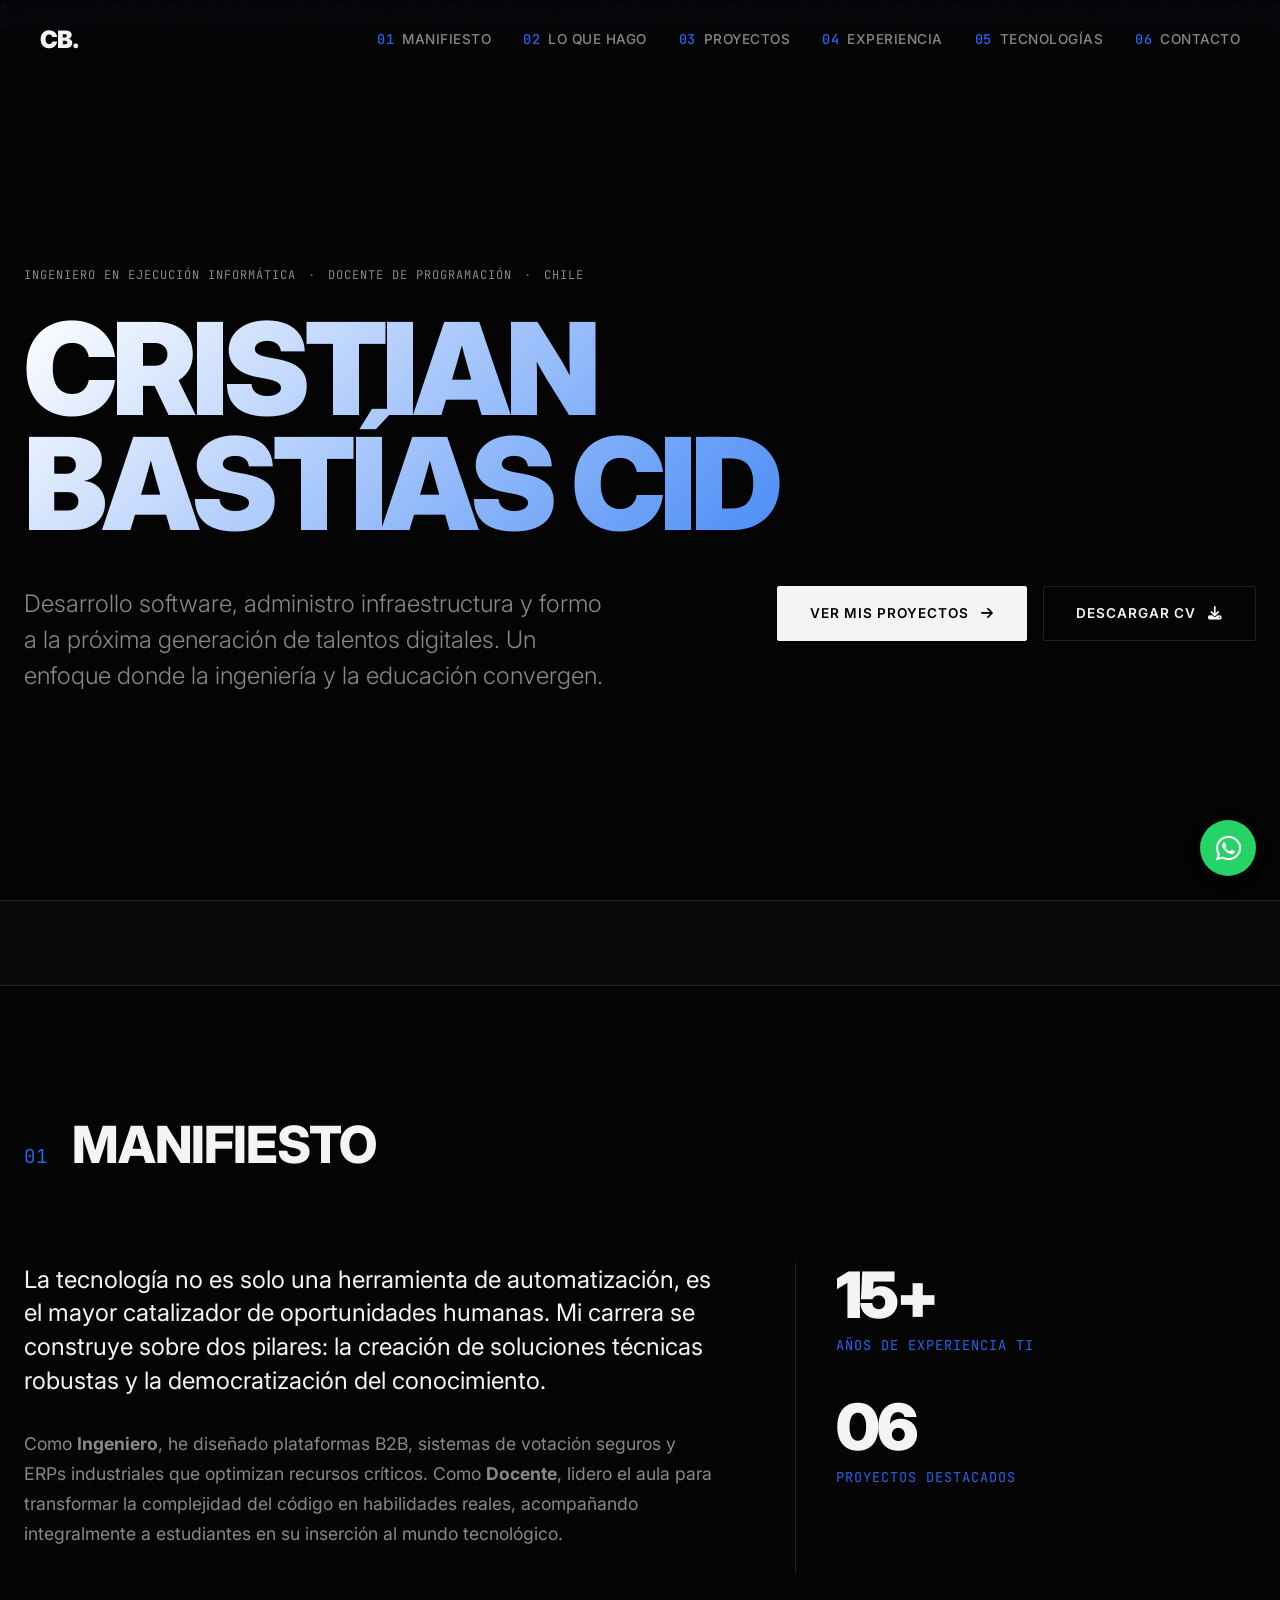
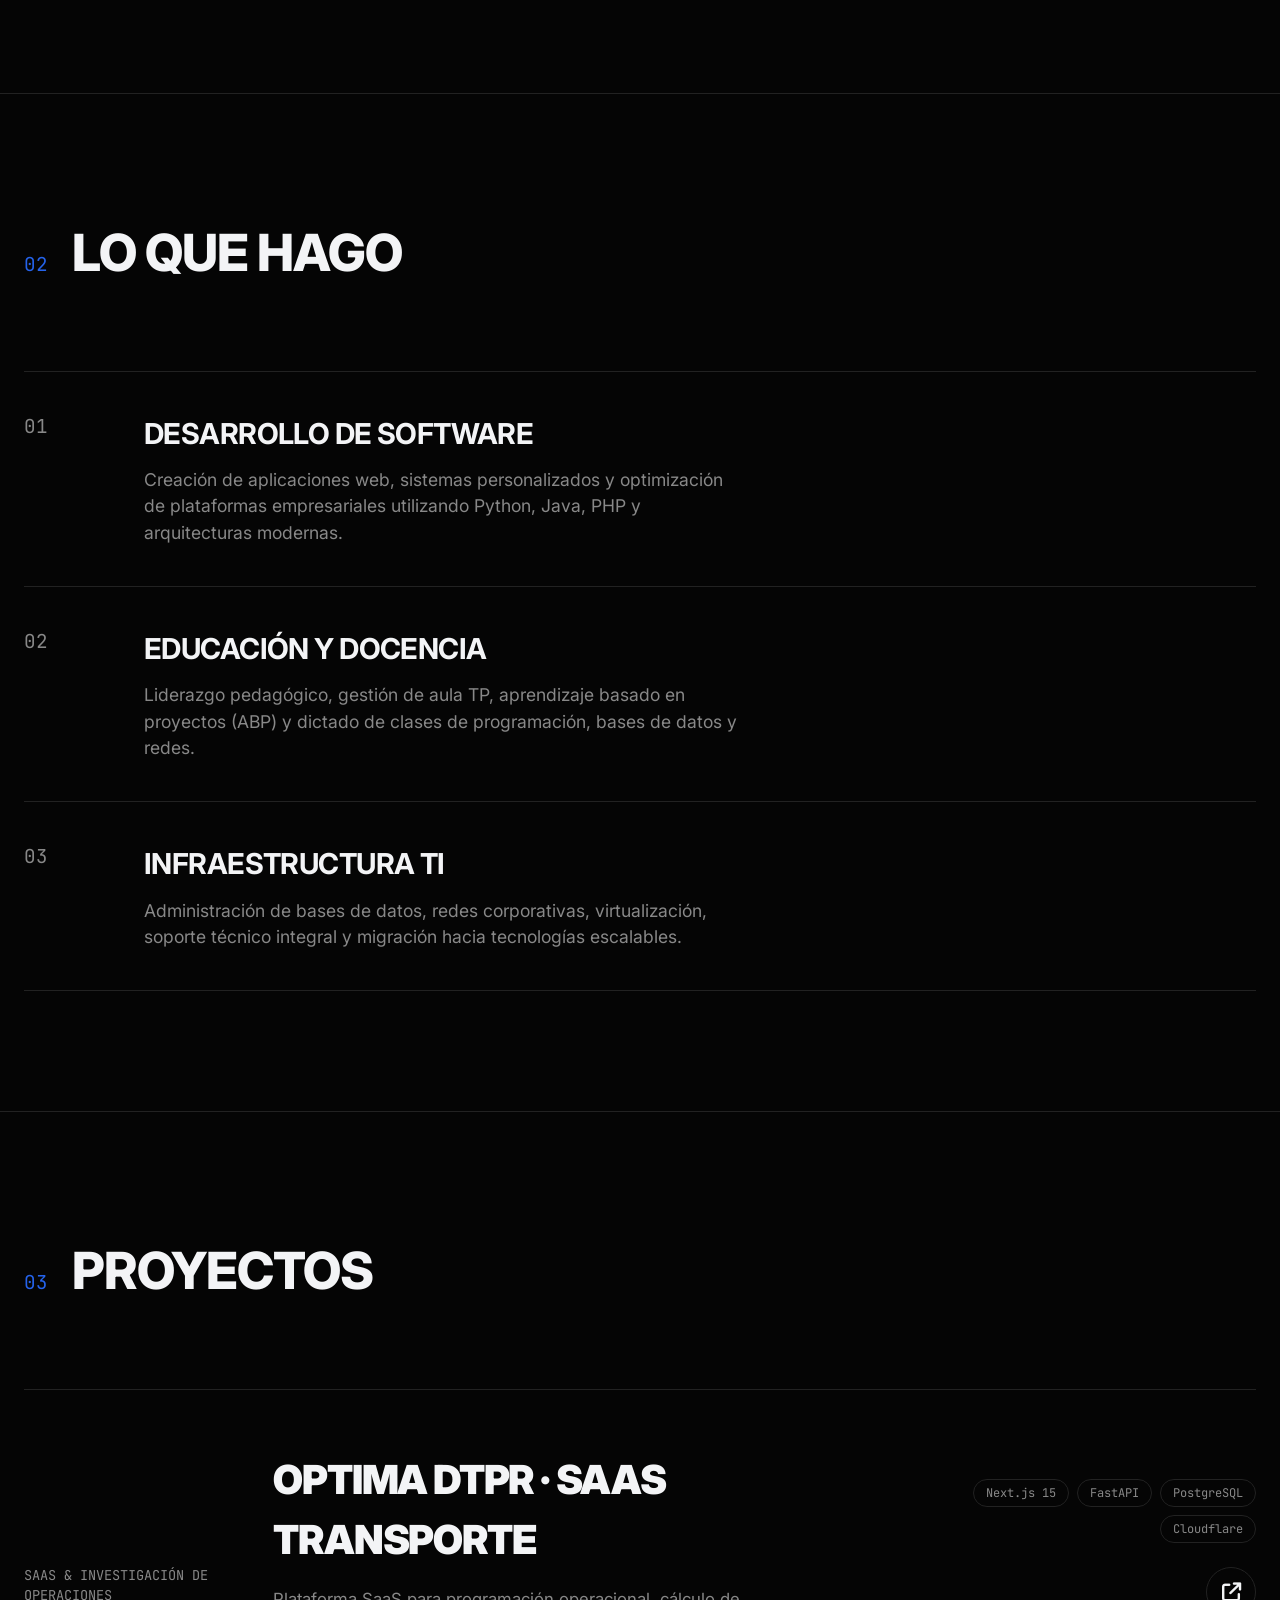
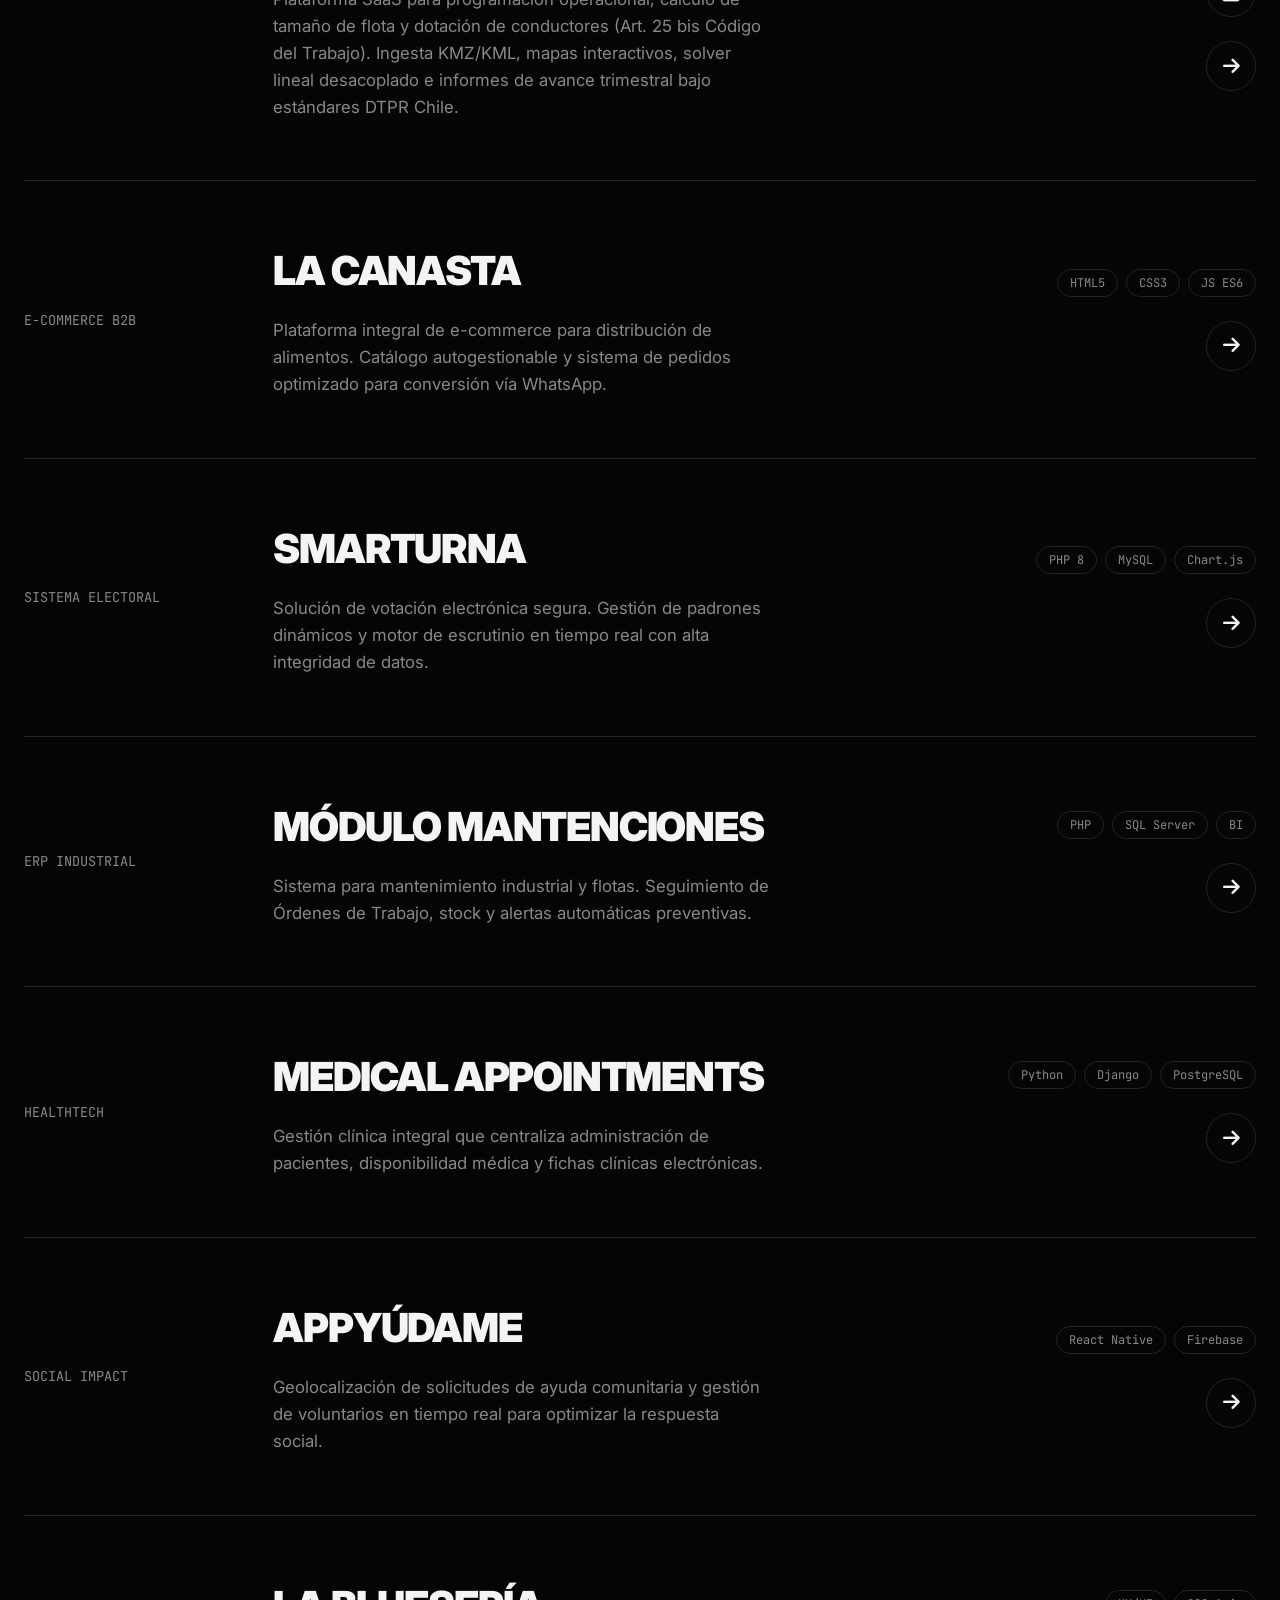
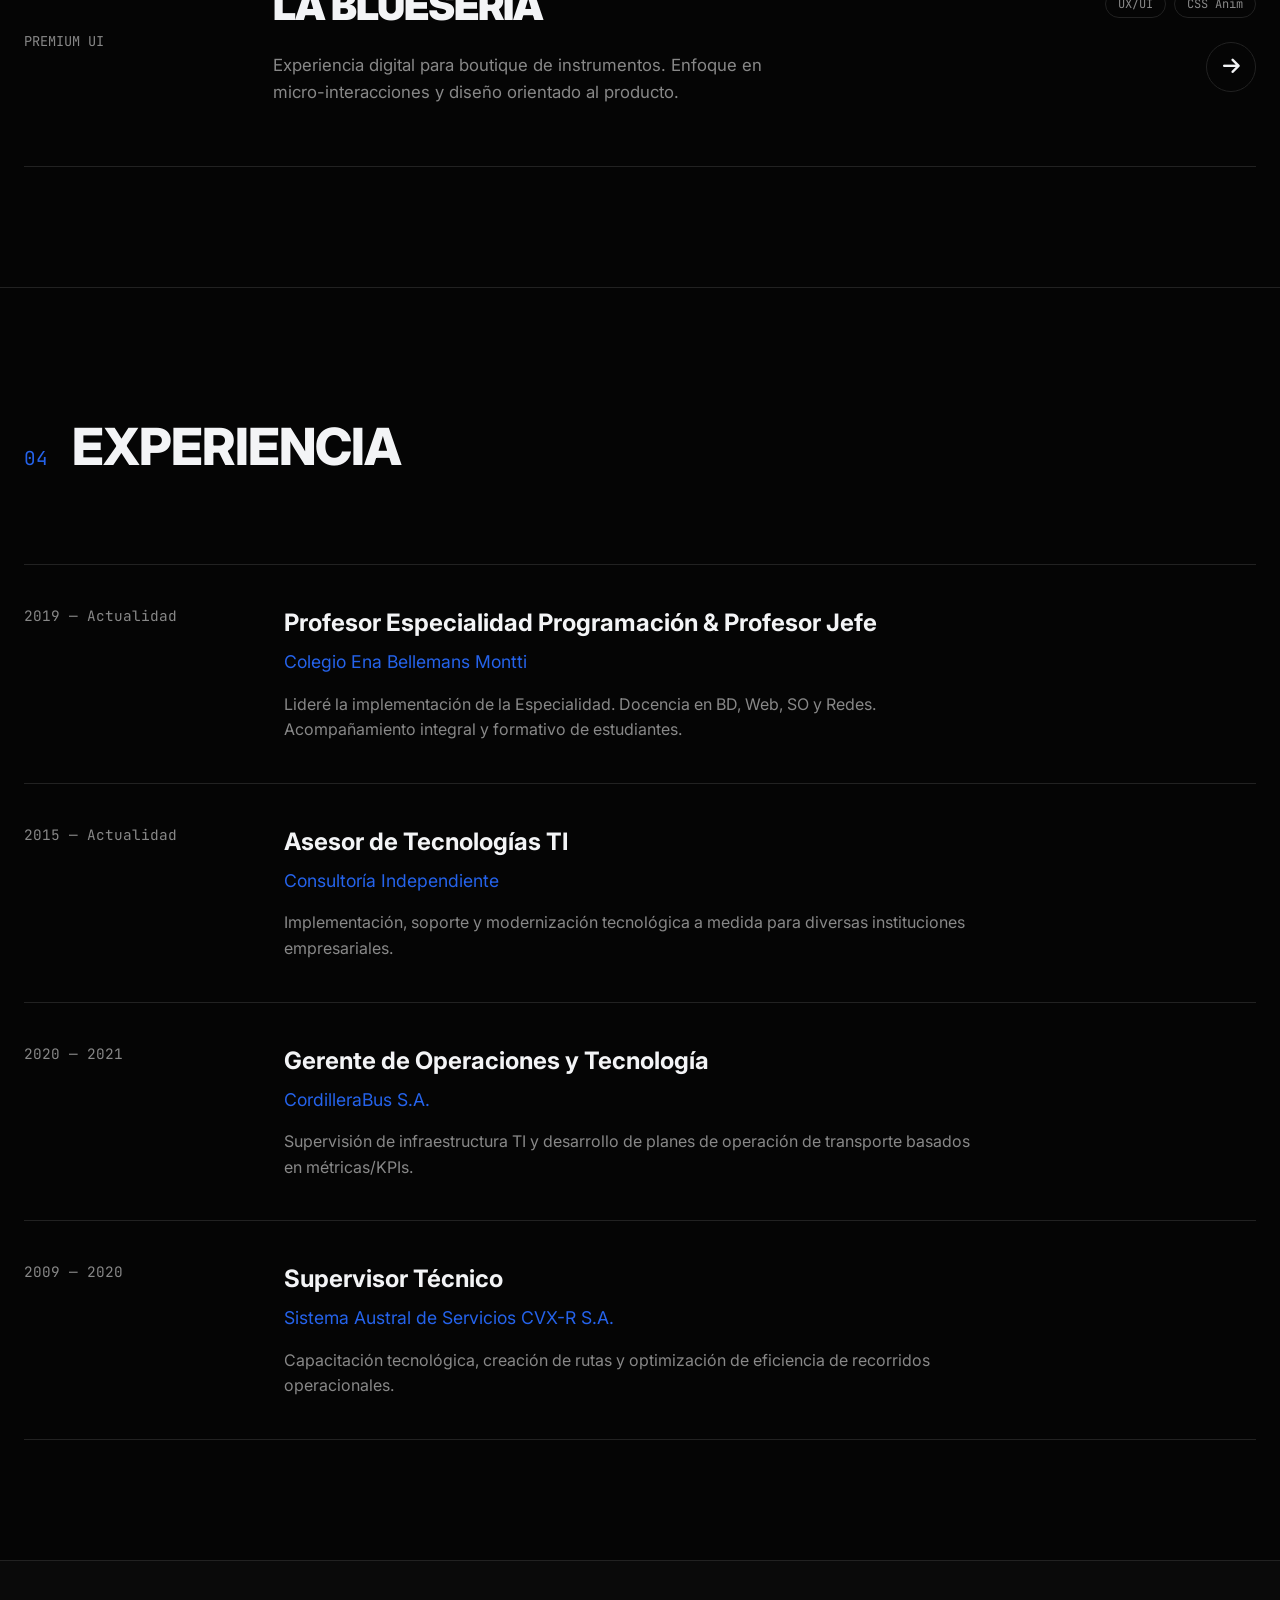
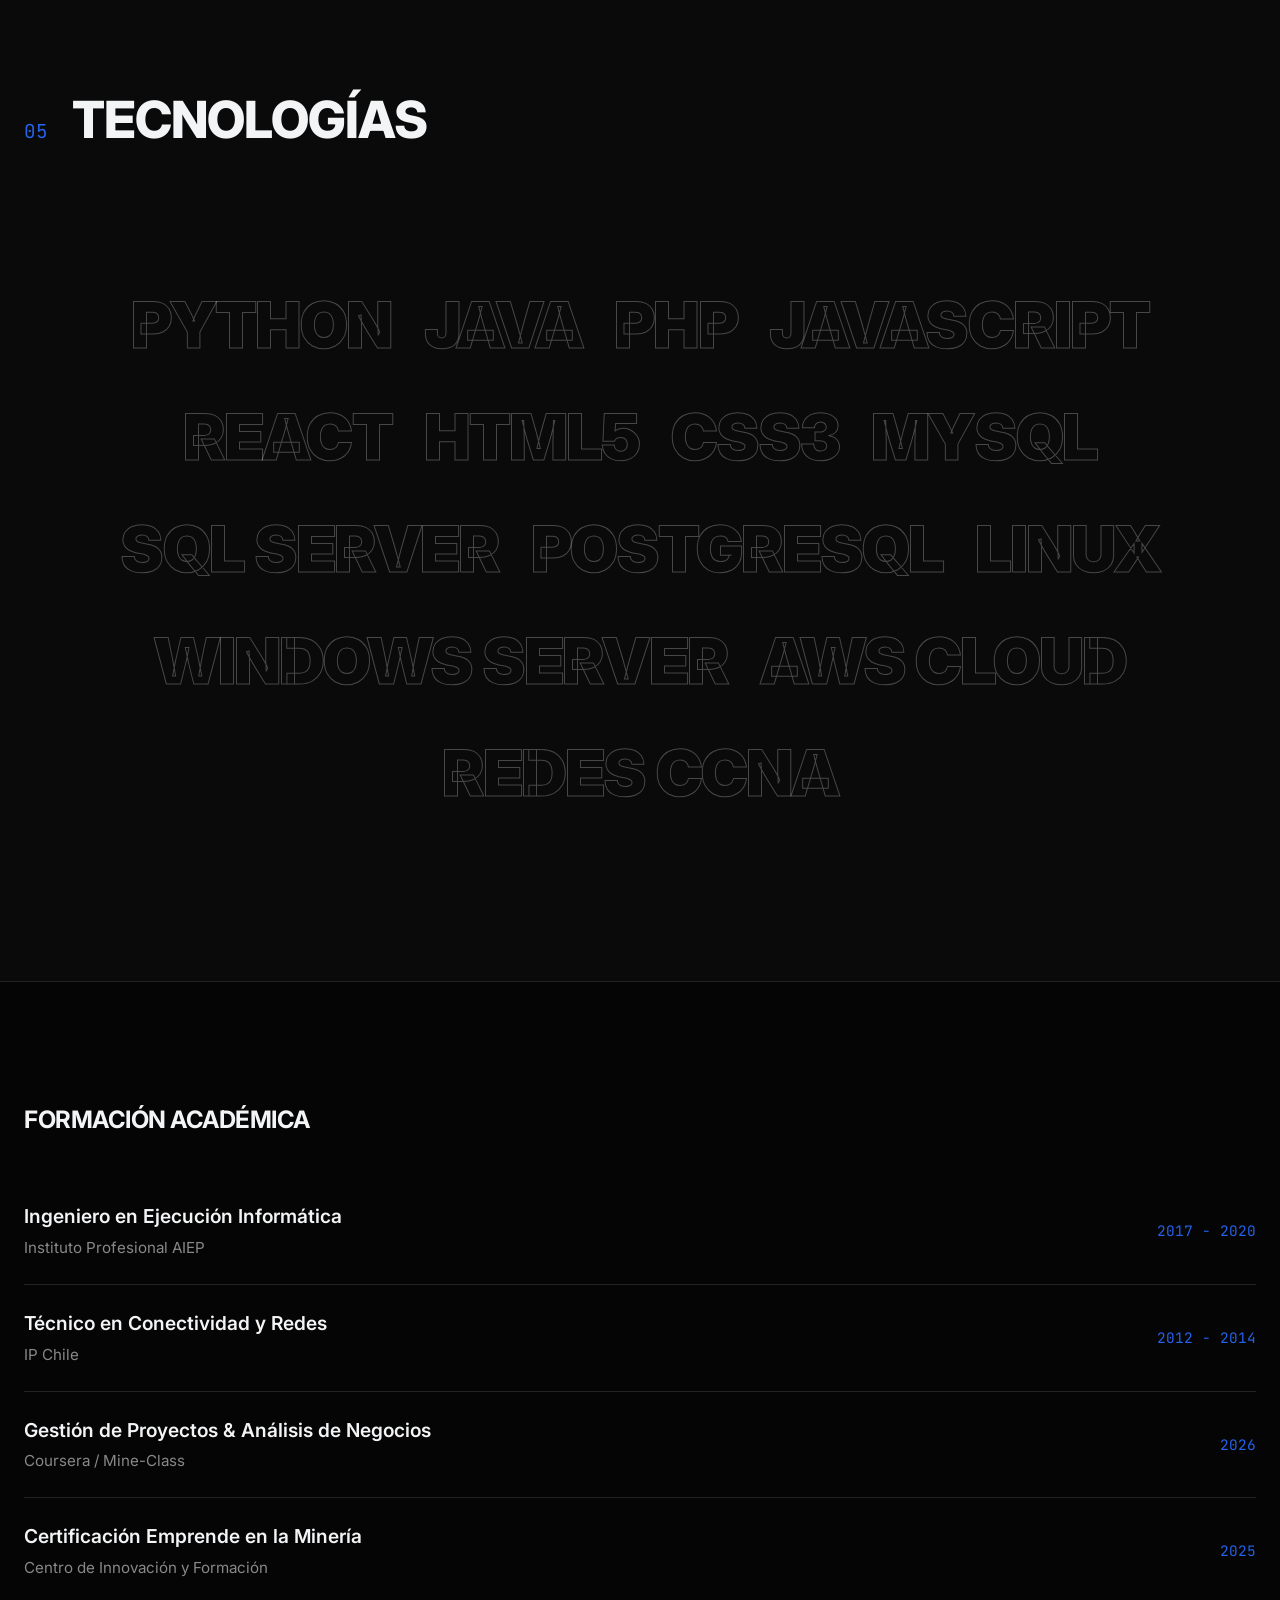
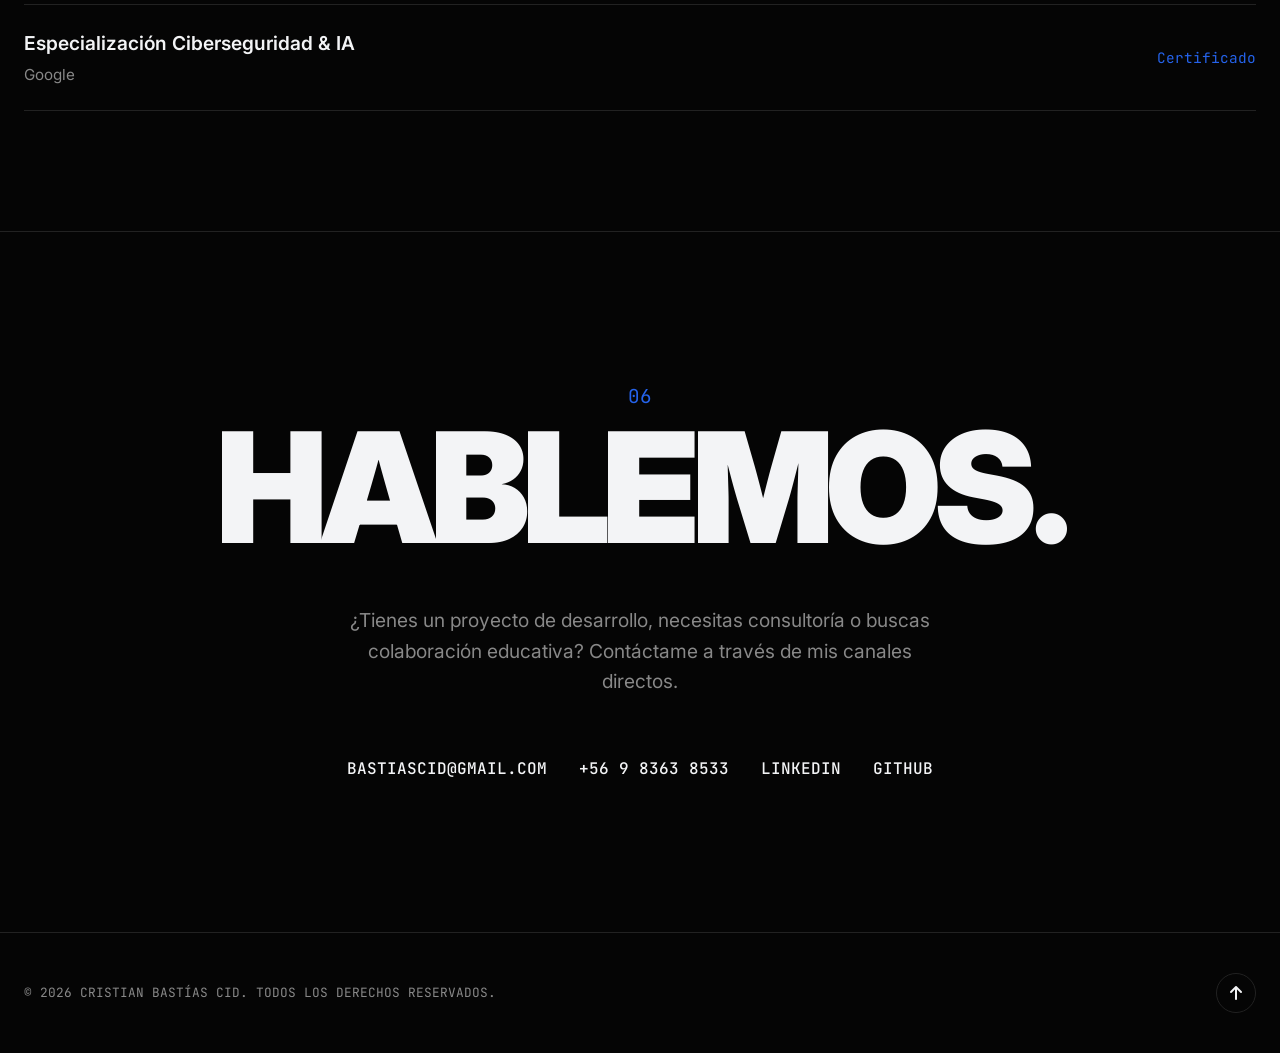
==== commit 934042d4: "feat: add OPTIMA DTPR SaaS transport platform to portfolio and CV" ====
--- a/index.html
+++ b/index.html
@@ -157,6 +157,22 @@
                 </div>
                 
                 <div class="projects-editorial-list">
+                    <!-- Proyecto 0: SaaS Transporte DTPR -->
+                    <article class="project-row reveal-up">
+                        <div class="proj-meta">
+                            <span class="proj-cat">SaaS & Investigación de Operaciones</span>
+                        </div>
+                        <div class="proj-main">
+                            <h3 class="proj-title">OPTIMA DTPR · SAAS TRANSPORTE</h3>
+                            <p class="proj-desc">Plataforma SaaS para programación operacional, cálculo de tamaño de flota y dotación de conductores (Art. 25 bis Código del Trabajo). Ingesta KMZ/KML, mapas interactivos, solver lineal desacoplado e informes de avance trimestral bajo estándares DTPR Chile.</p>
+                        </div>
+                        <div class="proj-tech">
+                            <div class="tags"><span>Next.js 15</span><span>FastAPI</span><span>PostgreSQL</span><span>Cloudflare</span></div>
+                            <a href="https://transportes.bastiascid.cl" target="_blank" rel="noopener" class="proj-link" title="Ver en vivo"><i class="fa-solid fa-arrow-up-right-from-square"></i></a>
+                            <a href="https://github.com/bastiascid/plataforma-saas-transporte" target="_blank" rel="noopener" class="proj-link" title="Ver código"><i class="fa-solid fa-arrow-right"></i></a>
+                        </div>
+                    </article>
+
                     <!-- Proyecto 1 -->
                     <article class="project-row reveal-up">
                         <div class="proj-meta">
--- a/styles.css
+++ b/styles.css
@@ -280,7 +280,7 @@
    ========================================================================== */
 #matrix-bg {
     position: fixed; top: 0; left: 0; width: 100vw; height: 100vh;
-    z-index: -1; opacity: 0.12; pointer-events: none;
+    z-index: -1; opacity: 0.90; pointer-events: none;
 }
 
 /* ==========================================================================
@@ -328,3 +328,51 @@
     .whatsapp-float { bottom: 18px; right: 18px; width: 50px; height: 50px; font-size: 1.5rem; }
     .wa-tooltip { display: none; }
 }
+
+/* ==========================================================================
+   MOBILE RESPONSIVENESS & COLOR FIXES
+   ========================================================================== */
+@media (hover: none) {
+    /* Mostrar colores permanentemente en dispositivos táctiles */
+    .tech-cloud span { -webkit-text-stroke: 0px !important; }
+    .tech-cloud span:nth-child(5n+1) { color: #3B82F6 !important; }
+    .tech-cloud span:nth-child(5n+2) { color: #10B981 !important; }
+    .tech-cloud span:nth-child(5n+3) { color: #8B5CF6 !important; }
+    .tech-cloud span:nth-child(5n+4) { color: #F59E0B !important; }
+    .tech-cloud span:nth-child(5n+5) { color: #EF4444 !important; }
+
+    /* Resaltar proyectos por defecto en móvil */
+    .project-row { 
+        background: linear-gradient(90deg, rgba(37,99,235,0.03) 0%, rgba(139,92,246,0.03) 100%) !important; 
+        border-color: rgba(37,99,235,0.2) !important; 
+    }
+    .proj-link { background: var(--text-primary) !important; color: var(--bg-main) !important; transform: rotate(-45deg) !important; }
+}
+
+@media (hover: hover) {
+    /* Mejorar visibilidad del borde en PC antes de hacer hover */
+    .tech-cloud span { -webkit-text-stroke: 1px rgba(255, 255, 255, 0.25); }
+}
+
+/* Ajustes estructurales agresivos para pantallas pequeñas */
+@media (max-width: 768px) {
+    .massive-title { font-size: clamp(2.2rem, 10vw, 4rem) !important; line-height: 1.1; margin-bottom: 3vh; }
+    .section-editorial { padding: 60px 0 !important; }
+    .section-header { margin-bottom: 40px !important; }
+    .section-title { font-size: 1.8rem !important; }
+    .tech-cloud span { font-size: clamp(1.4rem, 8vw, 2.5rem) !important; }
+    .massive-contact { font-size: clamp(2.2rem, 10vw, 3.5rem) !important; }
+    .project-row { padding: 32px 0 !important; }
+    .manifesto-stats { padding-top: 24px; gap: 24px; }
+    .stat-number { font-size: 3rem !important; }
+    .hero-actions { justify-content: center; width: 100%; }
+    .btn-editorial { width: 100%; justify-content: center; }
+}
+@media (max-width: 768px) {
+    .section-hero { 
+        padding-top: 100px !important; 
+        padding-bottom: 20px !important; 
+        min-height: auto !important;
+        justify-content: flex-start !important;
+    }
+}
